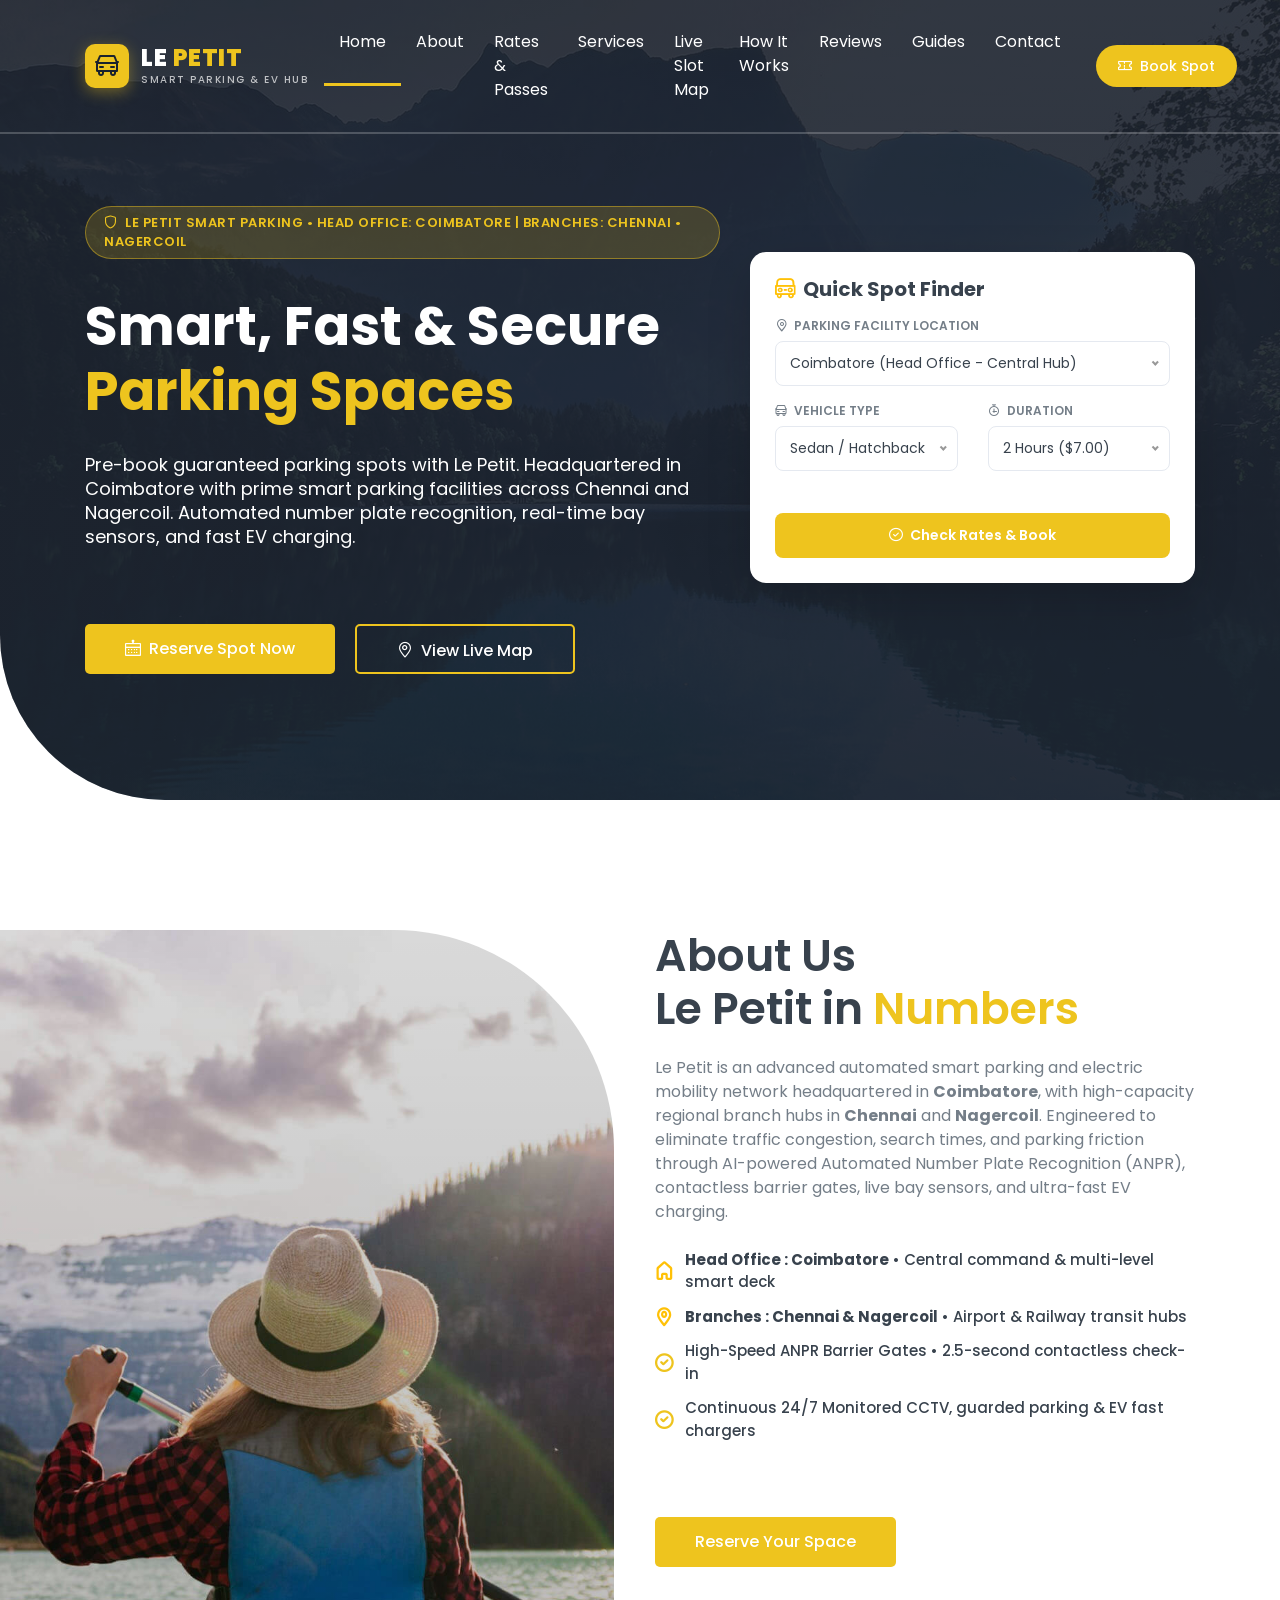
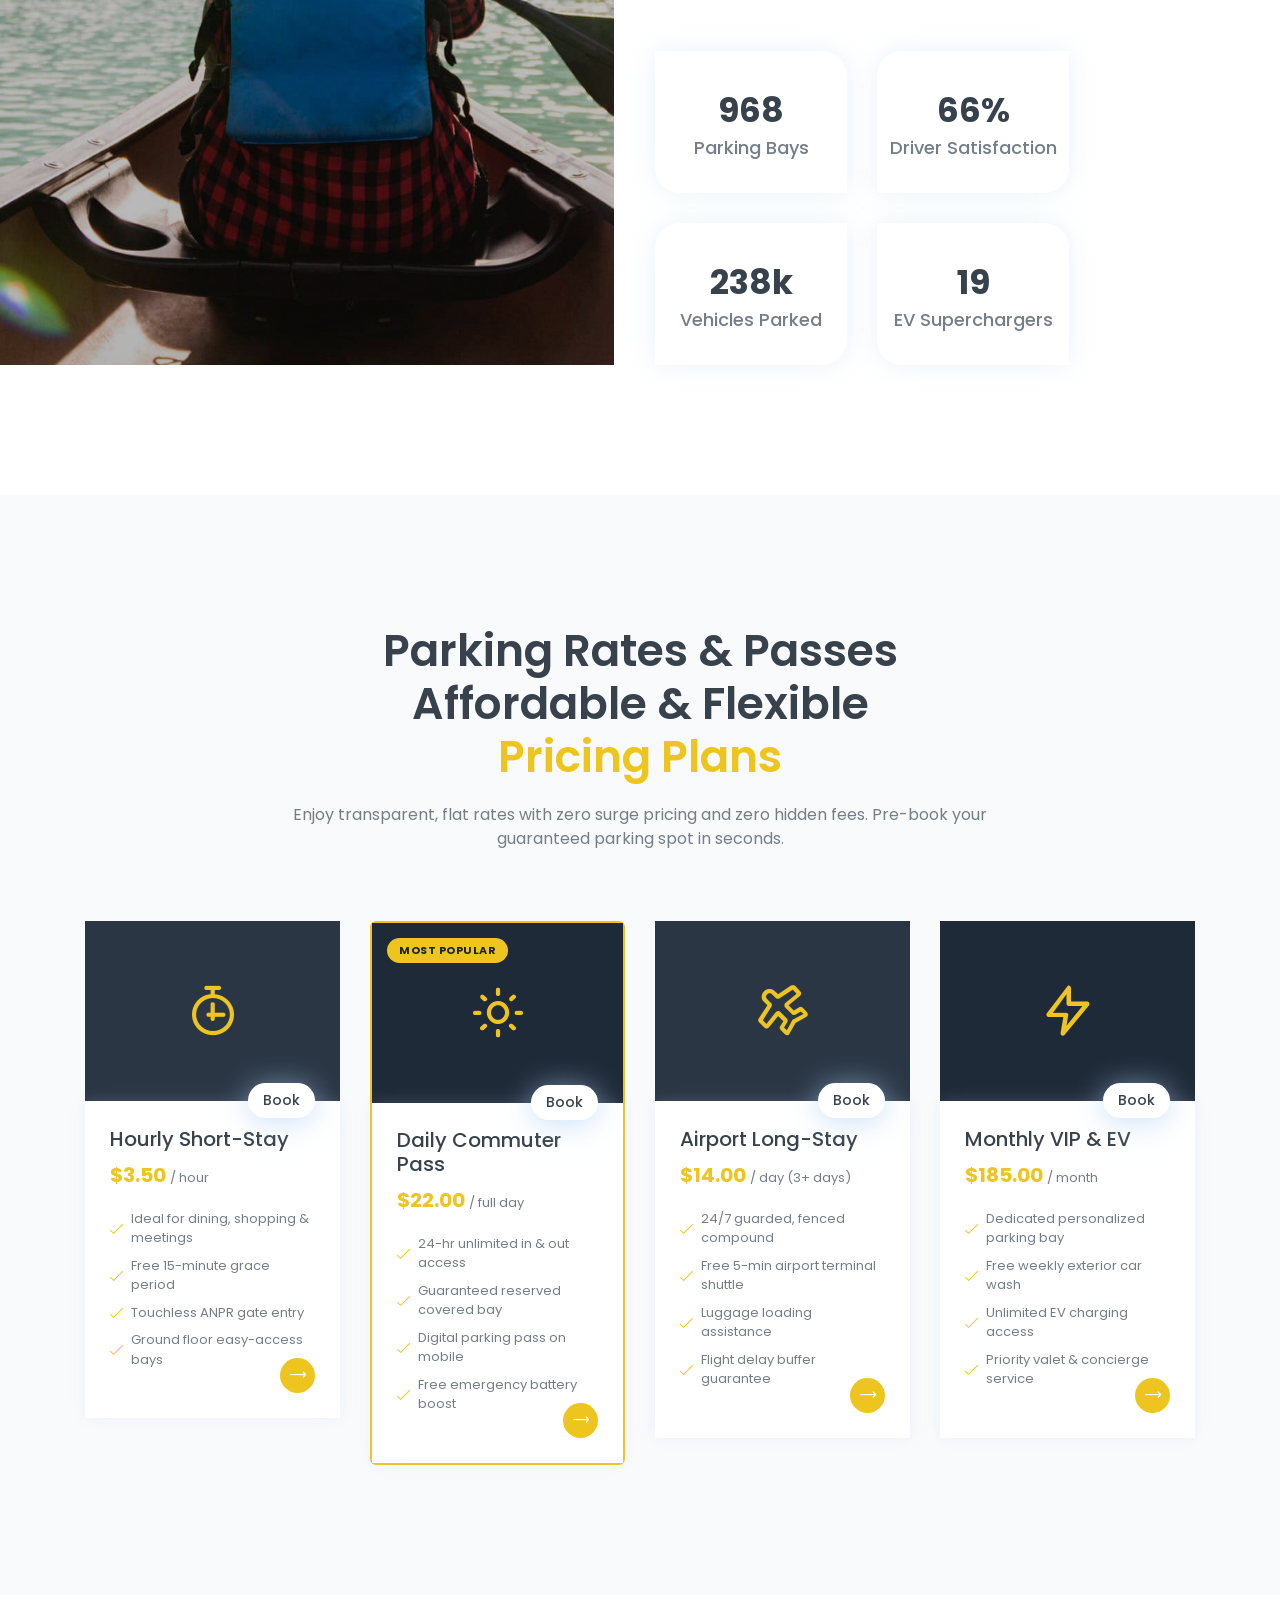
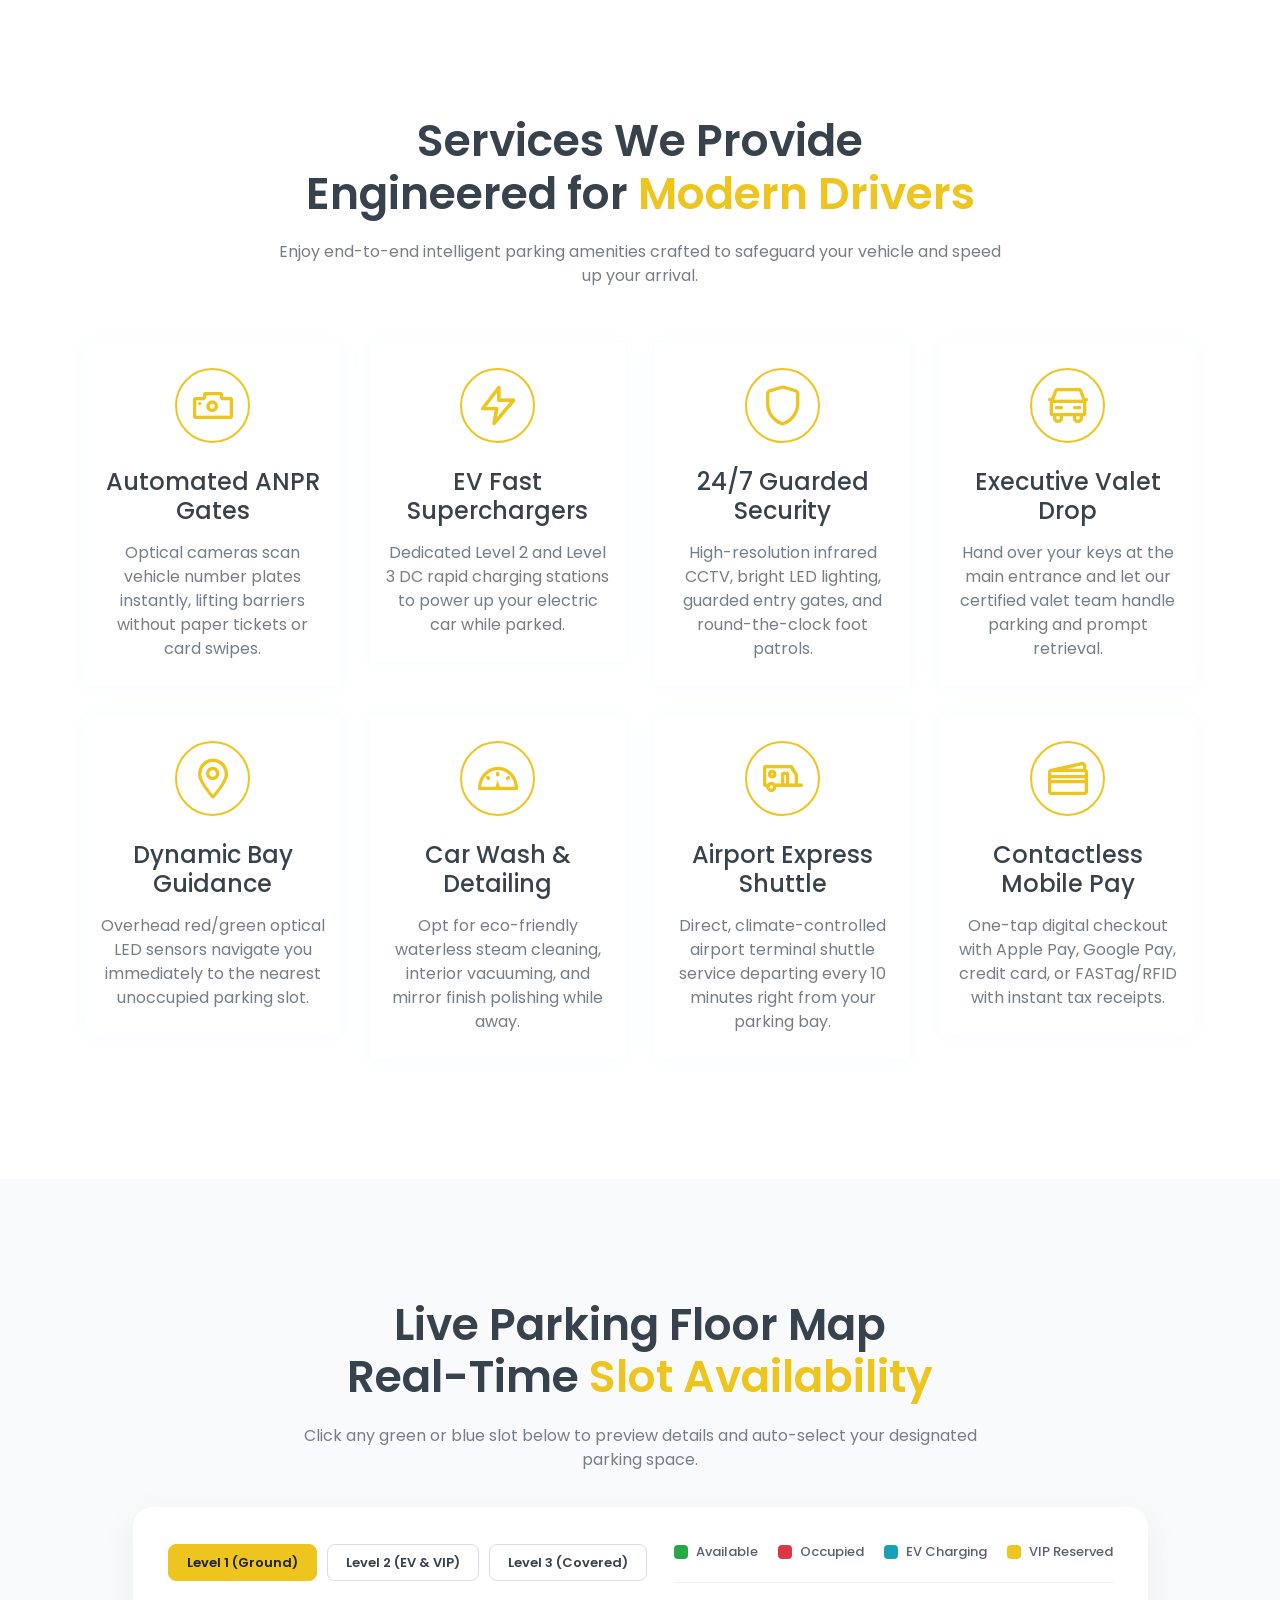
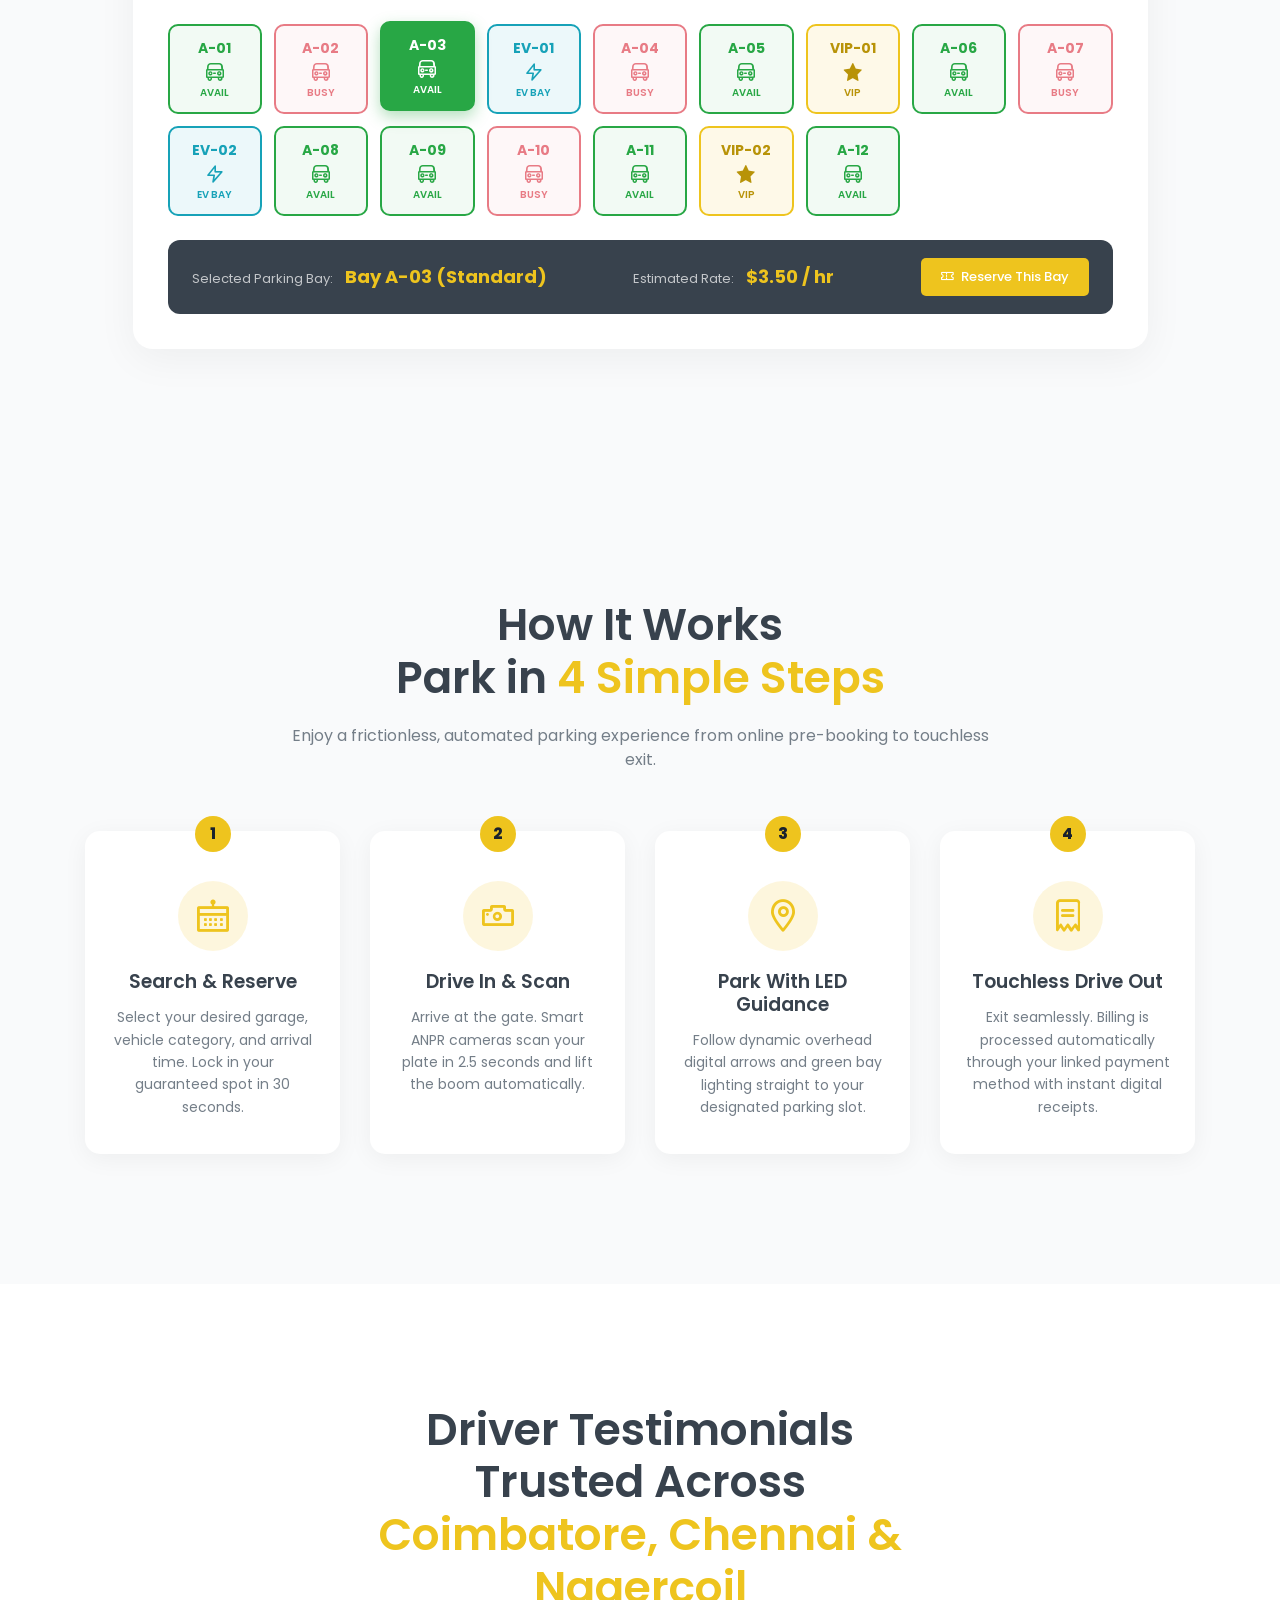
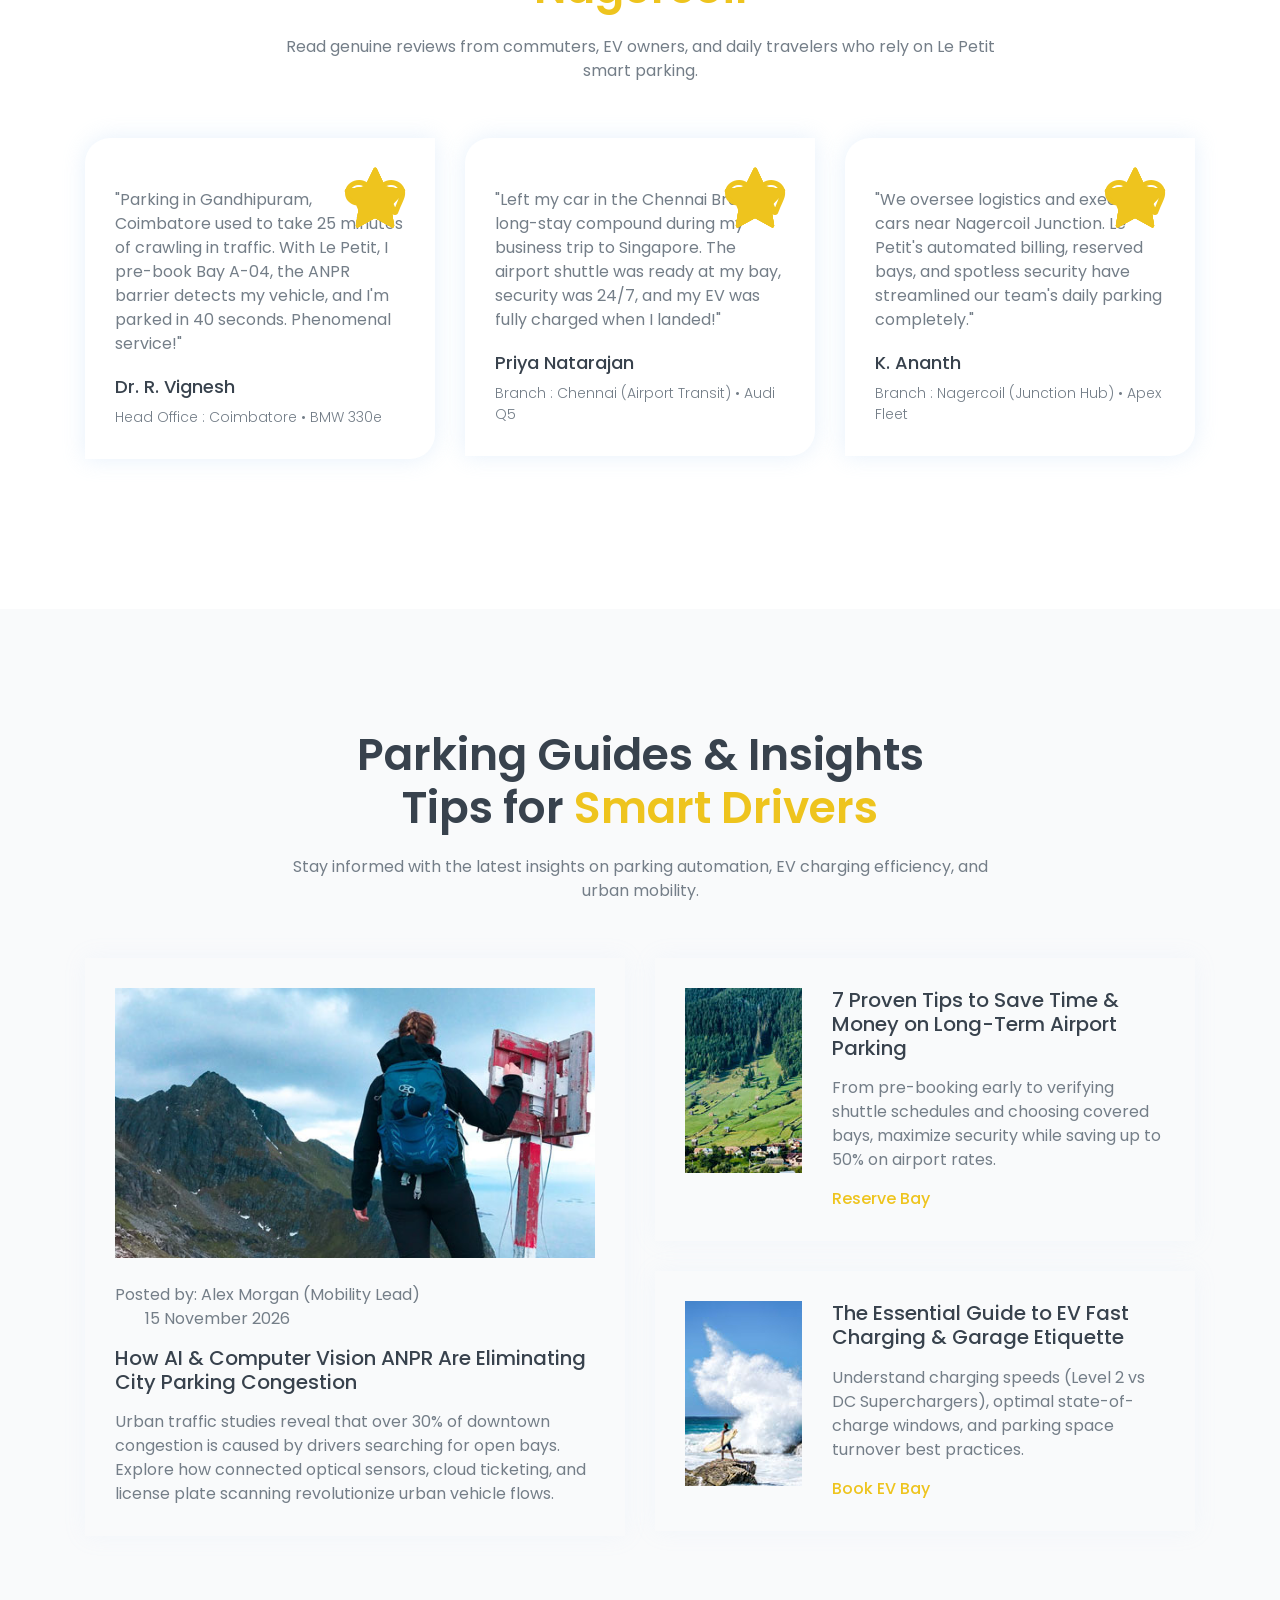
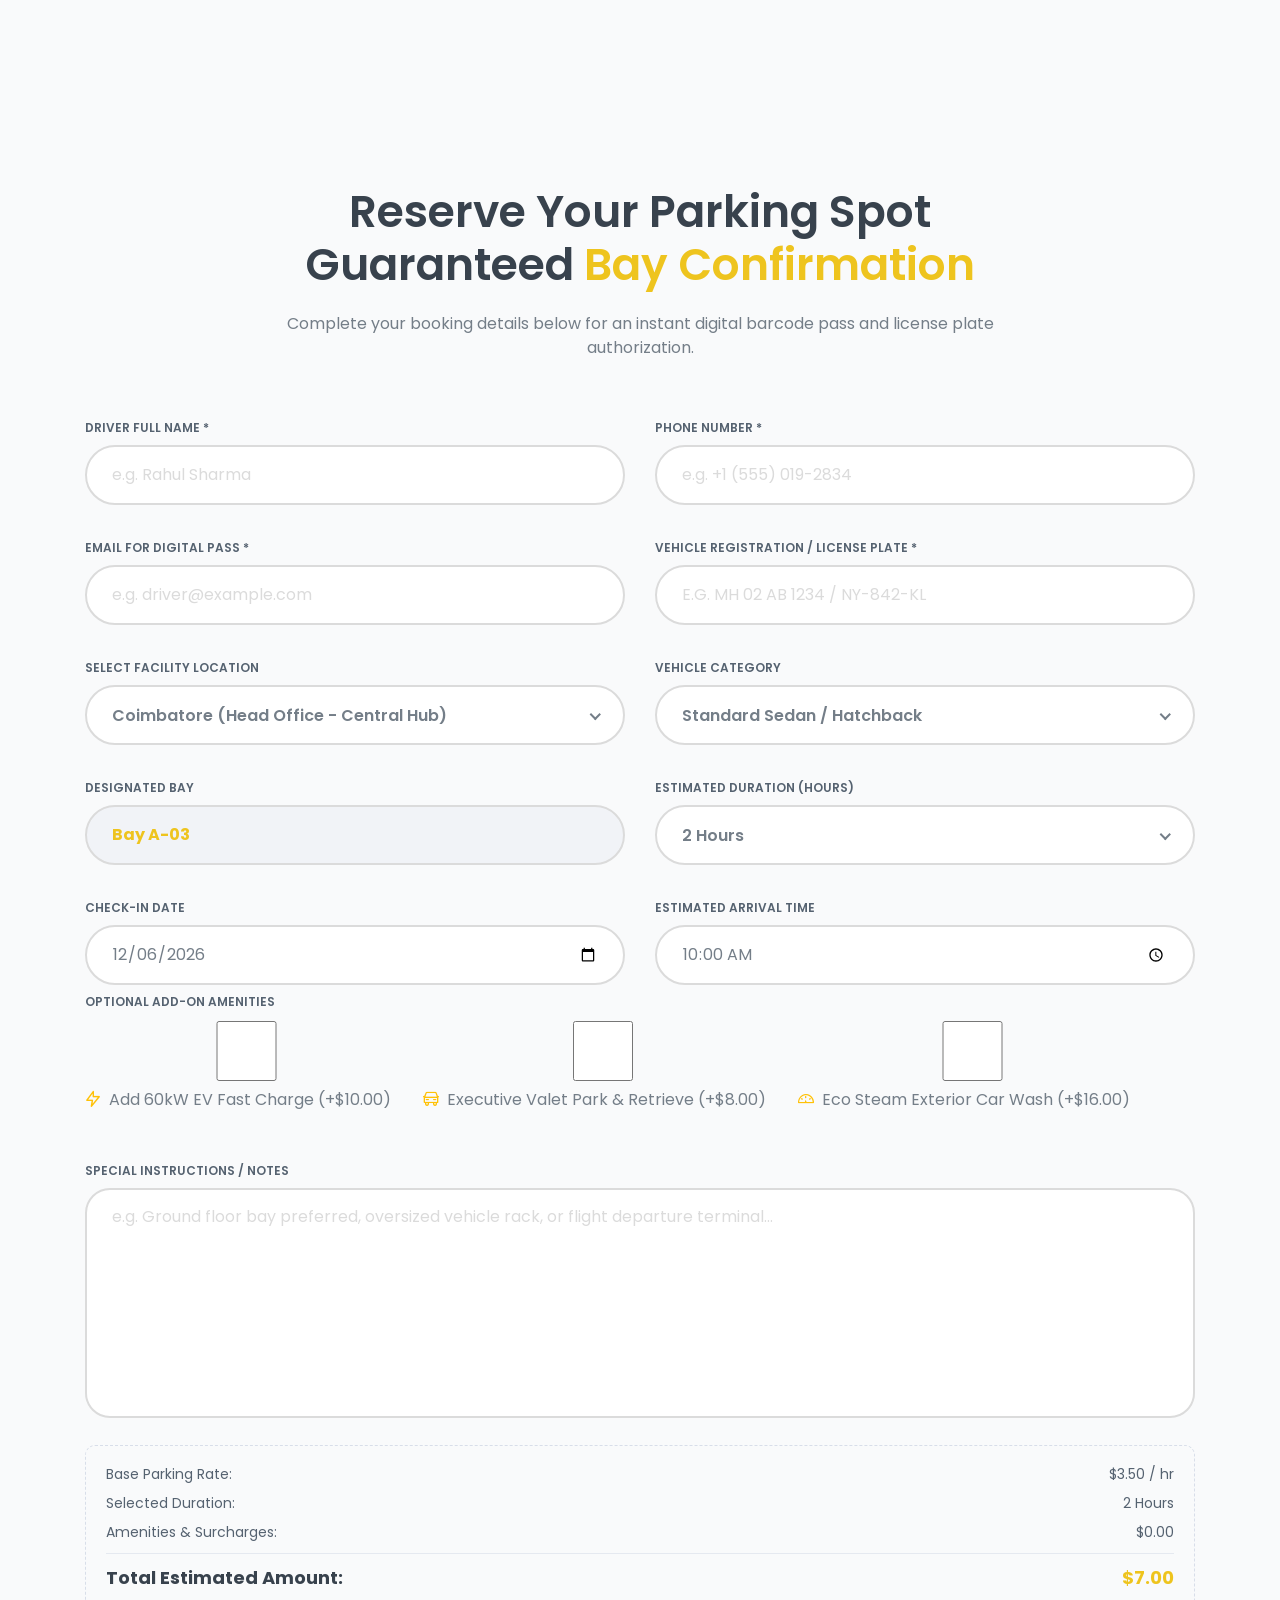
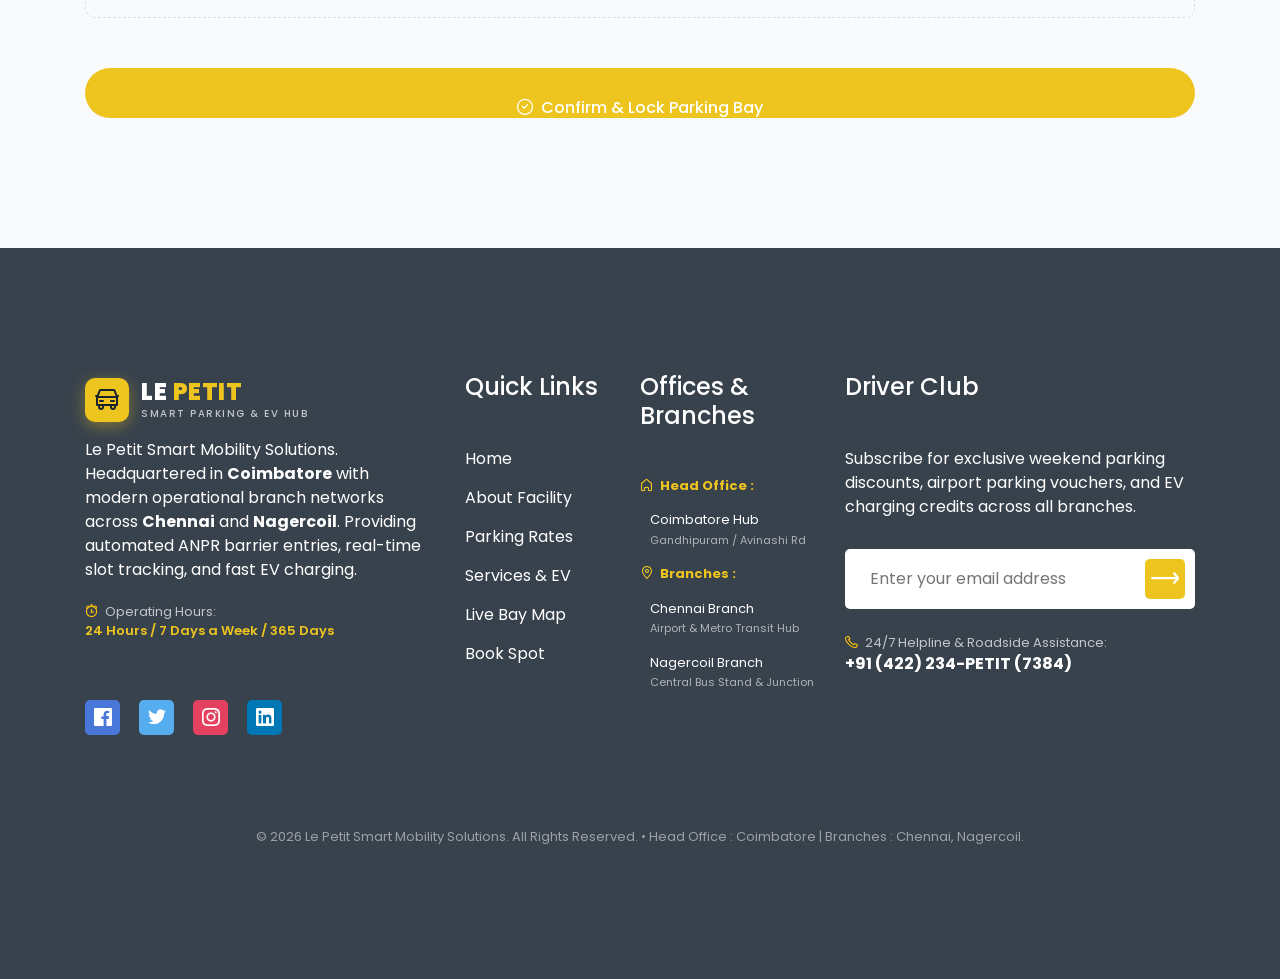
==== index-2.html @ 4186919b "first" ====
<!doctype html>
<html class="no-js" lang="en">

<head>
    <meta charset="utf-8">

    <!--====== Title ======-->
    <title>Le Petit - Smart Parking Reservation &amp; EV Mobility Hub | Head Office: Coimbatore</title>

    <meta name="description"
        content="AI-powered smart parking reservation system with real-time slot tracking, automated ANPR gate access, EV supercharging, and 24/7 guarded security.">
    <meta name="viewport" content="width=device-width, initial-scale=1">

    <!--====== Favicon Icon ======-->
    <link rel="shortcut icon" href="assets/images/favicon.png" type="image/png">

    <!--====== Animate CSS ======-->
    <link rel="stylesheet" href="assets/css/animate.css">

    <!--====== Nice Select CSS ======-->
    <link rel="stylesheet" href="assets/css/nice-select.css">

    <!--====== Line Icons CSS ======-->
    <link rel="stylesheet" href="assets/css/LineIcons.2.0.css">

    <!--====== Bootstrap CSS ======-->
    <link rel="stylesheet" href="assets/css/bootstrap.4.5.2.min.css">

    <!--====== Default CSS ======-->
    <link rel="stylesheet" href="assets/css/default.css">

    <!--====== Style CSS ======-->
    <link rel="stylesheet" href="assets/css/style.css">
</head>

<body>
    <!--[if IE]>
    <p class="browserupgrade">You are using an <strong>outdated</strong> browser. Please <a href="https://browsehappy.com/">upgrade your browser</a> to improve your experience and security.</p>
    <![endif]-->

    <!--====== PRELOADER PART START ======-->
    <div class="preloader">
        <div class="loader">
            <div class="ytp-spinner">
                <div class="ytp-spinner-container">
                    <div class="ytp-spinner-rotator">
                        <div class="ytp-spinner-left">
                            <div class="ytp-spinner-circle"></div>
                        </div>
                        <div class="ytp-spinner-right">
                            <div class="ytp-spinner-circle"></div>
                        </div>
                    </div>
                </div>
            </div>
        </div>
    </div>
    <!--====== PRELOADER PART ENDS ======-->

    <!--====== HEADER PART START ======-->
    <section class="header_area">
        <div class="header_navbar">
            <div class="container">
                <div class="row">
                    <div class="col-lg-12">
                        <nav class="navbar navbar-expand-lg">
                            <a class="navbar-brand" href="index.html">
                                <div class="logo_wrapper">
                                    <div class="logo_icon"><i class="lni lni-car-alt"></i></div>
                                    <div>
                                        <div class="logo_title">LE <span>PETIT</span></div>
                                        <span class="logo_subtitle">SMART PARKING &amp; EV HUB</span>
                                    </div>
                                </div>
                            </a>
                            <button class="navbar-toggler" type="button" data-toggle="collapse"
                                data-target="#navbarSupportedContent" aria-controls="navbarSupportedContent"
                                aria-expanded="false" aria-label="Toggle navigation">
                                <span class="toggler-icon"></span>
                                <span class="toggler-icon"></span>
                                <span class="toggler-icon"></span>
                            </button>

                            <div class="collapse navbar-collapse sub-menu-bar" id="navbarSupportedContent">
                                <ul id="nav" class="navbar-nav ml-auto">
                                    <li class="nav-item active">
                                        <a class="page-scroll" href="#home">Home</a>
                                    </li>
                                    <li class="nav-item">
                                        <a class="page-scroll" href="#about">About</a>
                                    </li>
                                    <li class="nav-item">
                                        <a class="page-scroll" href="#packages">Rates &amp; Passes</a>
                                    </li>
                                    <li class="nav-item">
                                        <a class="page-scroll" href="#services">Services</a>
                                    </li>
                                    <li class="nav-item">
                                        <a class="page-scroll" href="#slotmap">Live Slot Map</a>
                                    </li>
                                    <li class="nav-item">
                                        <a class="page-scroll" href="#how-it-works">How It Works</a>
                                    </li>
                                    <li class="nav-item">
                                        <a class="page-scroll" href="#testimonial">Reviews</a>
                                    </li>
                                    <li class="nav-item">
                                        <a class="page-scroll" href="#blog">Guides</a>
                                    </li>
                                    <li class="nav-item">
                                        <a class="page-scroll" href="#contact">Contact</a>
                                    </li>
                                </ul>
                                <div class="mobile_menu_cta d-lg-none mt-3">
                                    <a class="main-btn page-scroll d-block text-center" href="#contact"><i
                                            class="lni lni-ticket mr-1"></i> Book Spot Now</a>
                                </div>
                                <div class="nav_btn d-none d-lg-block">
                                    <a class="main-btn page-scroll" href="#contact"><i class="lni lni-ticket mr-1"></i>
                                        Book Spot</a>
                                </div>
                            </div> <!-- navbar collapse -->
                        </nav> <!-- navbar -->
                    </div>
                </div> <!-- row -->
            </div> <!-- container -->
        </div> <!-- header navbar -->

        <div id="home" class="header_slider">
            <div class="single_slider bg_cover d-block d-lg-flex align-items-center"
                style="background-image: linear-gradient(rgba(18, 25, 38, 0.78), rgba(18, 25, 38, 0.88)), url(assets/images/hero-area.jpg)">
                <div class="container">
                    <div class="row align-items-center">
                        <div class="col-lg-7 col-md-10">
                            <div class="slider_content">
                                <span class="hero_badge wow fadeInLeftBig" data-wow-duration="1.3s"
                                    data-wow-delay="0.1s">
                                    <i class="lni lni-shield mr-1"></i> Le Petit Smart Parking &bull; Head Office:
                                    Coimbatore | Branches: Chennai &bull; Nagercoil
                                </span>
                                <h2 class="slider_title wow fadeInLeftBig" data-wow-duration="1.3s"
                                    data-wow-delay="0.3s">
                                    Smart, Fast &amp; Secure <span>Parking Spaces</span>
                                </h2>
                                <p class="wow fadeInLeftBig" data-wow-duration="1.3s" data-wow-delay="0.5s">
                                    Pre-book guaranteed parking spots with Le Petit. Headquartered in Coimbatore with
                                    prime smart parking facilities across Chennai and Nagercoil. Automated number plate
                                    recognition, real-time bay sensors, and fast EV charging.
                                </p>
                                <div class="slider_btns mt-30 wow fadeInLeftBig" data-wow-duration="1.3s"
                                    data-wow-delay="0.7s">
                                    <a href="#contact" class="main-btn mr-3 page-scroll"><i
                                            class="lni lni-calendar mr-1"></i> Reserve Spot Now</a>
                                    <a href="#slotmap" class="main-btn btn-outline page-scroll"
                                        style="background: transparent; border: 2px solid #EEC41E; color: #fff;"><i
                                            class="lni lni-map-marker mr-1"></i> View Live Map</a>
                                </div>
                            </div> <!-- slider content -->
                        </div>

                        <!-- Hero Quick Reservation Search Box -->
                        <div class="col-lg-5 col-md-12 mt-4 mt-lg-0 wow fadeInRightBig" data-wow-duration="1.3s"
                            data-wow-delay="0.5s">
                            <div class="hero_search_box">
                                <h4 class="mb-3" style="color: #38424D; font-size: 20px; font-weight: 700;">
                                    <i class="lni lni-car text-warning mr-1"></i> Quick Spot Finder
                                </h4>
                                <div class="row">
                                    <div class="col-12 mb-3">
                                        <label><i class="lni lni-map-marker mr-1"></i> Parking Facility Location</label>
                                        <select id="quickLocation" class="form-control">
                                            <option value="coimbatore">Coimbatore (Head Office - Central Hub)</option>
                                            <option value="chennai">Chennai (Branch - Airport &amp; Transit Hub)
                                            </option>
                                            <option value="nagercoil">Nagercoil (Branch - Railway &amp; Town Center)
                                            </option>
                                        </select>
                                    </div>
                                    <div class="col-sm-6 mb-3">
                                        <label><i class="lni lni-car-alt mr-1"></i> Vehicle Type</label>
                                        <select id="quickVehicleType" class="form-control">
                                            <option value="car">Sedan / Hatchback</option>
                                            <option value="suv">SUV / Premium 4x4</option>
                                            <option value="ev">Electric Vehicle (EV)</option>
                                            <option value="bike">Two-Wheeler / Bike</option>
                                        </select>
                                    </div>
                                    <div class="col-sm-6 mb-3">
                                        <label><i class="lni lni-timer mr-1"></i> Duration</label>
                                        <select id="quickDuration" class="form-control">
                                            <option value="2">2 Hours ($7.00)</option>
                                            <option value="4">4 Hours ($14.00)</option>
                                            <option value="8">8 Hours / Full Day ($22.00)</option>
                                            <option value="weekend">Weekend Pass ($38.00)</option>
                                            <option value="weekly">Weekly Airport Bay ($79.00)</option>
                                        </select>
                                    </div>
                                    <div class="col-12">
                                        <a href="#contact" class="main-btn page-scroll text-center d-block"
                                            onclick="applyQuickSearch()">
                                            <i class="lni lni-checkmark-circle mr-1"></i> Check Rates &amp; Book
                                        </a>
                                    </div>
                                </div>
                            </div>
                        </div> <!-- col-lg-5 -->
                    </div> <!-- row -->
                </div> <!-- container -->
            </div> <!-- single slider -->
        </div> <!-- header slider -->
    </section>
    <!--====== HEADER PART ENDS ======-->

    <!--====== ABOUT PART START ======-->
    <section id="about" class="about_area pt-130 pb-130">
        <div class="about_wrapper">
            <div class="about_image bg_cover"
                style="background-image: linear-gradient(rgba(0,0,0,0.15), rgba(0,0,0,0.3)), url(assets/images/about_image.jpg)">
            </div>
            <div class="container">
                <div class="row justify-content-end">
                    <div class="col-lg-6">
                        <div class="about_content">
                            <div class="section_title">
                                <h3 class="title">About Us <br> Le Petit in <span>Numbers</span></h3>
                                <p>
                                    Le Petit is an advanced automated smart parking and electric mobility network
                                    headquartered in <strong>Coimbatore</strong>, with high-capacity regional branch
                                    hubs in <strong>Chennai</strong> and <strong>Nagercoil</strong>. Engineered to
                                    eliminate traffic congestion, search times, and parking friction through AI-powered
                                    Automated Number Plate Recognition (ANPR), contactless barrier gates, live bay
                                    sensors, and ultra-fast EV charging.
                                </p>
                            </div> <!-- section title -->

                            <!-- Feature list -->
                            <div class="about_features_list">
                                <div class="feature_item">
                                    <i class="lni lni-home text-warning"></i>
                                    <span><strong>Head Office : Coimbatore</strong> &bull; Central command &amp;
                                        multi-level smart deck</span>
                                </div>
                                <div class="feature_item">
                                    <i class="lni lni-map-marker text-warning"></i>
                                    <span><strong>Branches : Chennai &amp; Nagercoil</strong> &bull; Airport &amp;
                                        Railway transit hubs</span>
                                </div>
                                <div class="feature_item">
                                    <i class="lni lni-checkmark-circle"></i>
                                    <span>High-Speed ANPR Barrier Gates &bull; 2.5-second contactless check-in</span>
                                </div>
                                <div class="feature_item">
                                    <i class="lni lni-checkmark-circle"></i>
                                    <span>Continuous 24/7 Monitored CCTV, guarded parking &amp; EV fast chargers</span>
                                </div>
                            </div>

                            <a href="#contact" class="main-btn page-scroll">Reserve Your Space</a>
                        </div> <!-- about content -->

                        <div class="about_counter d-flex flex-wrap mt-4">
                            <div class="single_counter counter_1 d-flex justify-content-center align-items-center wow fadeInUpBig"
                                data-wow-duration="1.3s" data-wow-delay="0.2s">
                                <div class="counter_wrapper text-center">
                                    <span class="counter">1450</span>
                                    <p>Parking Bays</p>
                                </div>
                            </div>

                            <div class="single_counter counter_2 d-flex justify-content-center align-items-center wow fadeInUpBig"
                                data-wow-duration="1.3s" data-wow-delay="0.5s">
                                <div class="counter_wrapper text-center">
                                    <span class="counter">99</span><span>%</span>
                                    <p>Driver Satisfaction</p>
                                </div>
                            </div>

                            <div class="single_counter counter_2 d-flex justify-content-center align-items-center wow fadeInUpBig"
                                data-wow-duration="1.3s" data-wow-delay="0.8s">
                                <div class="counter_wrapper text-center">
                                    <span class="counter">385</span><span>k</span>
                                    <p>Vehicles Parked</p>
                                </div>
                            </div>

                            <div class="single_counter counter_1 d-flex justify-content-center align-items-center wow fadeInUpBig"
                                data-wow-duration="1.3s" data-wow-delay="1.1s">
                                <div class="counter_wrapper text-center">
                                    <span class="counter">32</span>
                                    <p>EV Superchargers</p>
                                </div>
                            </div>
                        </div> <!-- about_counter -->
                    </div>
                </div> <!-- row -->
            </div> <!-- container -->
        </div> <!-- about wrapper -->
    </section>
    <!--====== ABOUT PART ENDS ======-->

    <!--====== RATES & PACKAGES PART START ======-->
    <section id="packages" class="destination_area pt-130 pb-130">
        <div class="container">
            <div class="row justify-content-center">
                <div class="col-lg-8">
                    <div class="section_title text-center pb-40">
                        <h3 class="title">Parking Rates &amp; Passes <br> Affordable &amp; Flexible <span>Pricing
                                Plans</span></h3>
                        <p>Enjoy transparent, flat rates with zero surge pricing and zero hidden fees. Pre-book your
                            guaranteed parking spot in seconds.</p>
                    </div>
                </div>
            </div> <!-- row -->

            <div class="row">
                <!-- Package 1: Hourly -->
                <div class="col-lg-3 col-md-6 col-sm-12">
                    <div class="single_destination mt-30 wow fadeInUp" data-wow-duration="1.2s" data-wow-delay="0.2s">
                        <div class="destination_image">
                            <div
                                style="height: 180px; background: #2A3644; display: flex; align-items: center; justify-content: center; color: #EEC41E; font-size: 50px;">
                                <i class="lni lni-timer"></i>
                            </div>
                        </div>
                        <div class="destination_content">
                            <a href="#contact" class="main-btn page-scroll"
                                onclick="selectPlan('Hourly Short-Stay', 3.50)">Book</a>
                            <h4 class="title"><a href="javascript:void(0)">Hourly Short-Stay</a></h4>
                            <p class="price" style="font-weight: 700; color: #EEC41E; font-size: 20px;">$3.50 <span
                                    style="font-size: 13px; font-weight: normal; color: #747E88;">/ hour</span></p>

                            <ul class="package_features">
                                <li><i class="lni lni-checkmark"></i> Ideal for dining, shopping &amp; meetings</li>
                                <li><i class="lni lni-checkmark"></i> Free 15-minute grace period</li>
                                <li><i class="lni lni-checkmark"></i> Touchless ANPR gate entry</li>
                                <li><i class="lni lni-checkmark"></i> Ground floor easy-access bays</li>
                            </ul>
                            <a href="#contact" class="more page-scroll"
                                onclick="selectPlan('Hourly Short-Stay', 3.50)"><i class="lni lni-arrow-right"></i></a>
                        </div>
                    </div>
                </div>

                <!-- Package 2: Daily (Featured) -->
                <div class="col-lg-3 col-md-6 col-sm-12">
                    <div class="single_destination mt-30 wow fadeInUp" data-wow-duration="1.2s" data-wow-delay="0.4s"
                        style="border: 2px solid #EEC41E; border-radius: 6px; position: relative;">
                        <span class="badge_popular">Most Popular</span>
                        <div class="destination_image">
                            <div
                                style="height: 180px; background: #1F2A38; display: flex; align-items: center; justify-content: center; color: #EEC41E; font-size: 50px;">
                                <i class="lni lni-sun"></i>
                            </div>
                        </div>
                        <div class="destination_content">
                            <a href="#contact" class="main-btn page-scroll"
                                onclick="selectPlan('Daily Explorer Pass', 22.00)">Book</a>
                            <h4 class="title"><a href="javascript:void(0)">Daily Commuter Pass</a></h4>
                            <p class="price" style="font-weight: 700; color: #EEC41E; font-size: 20px;">$22.00 <span
                                    style="font-size: 13px; font-weight: normal; color: #747E88;">/ full day</span></p>

                            <ul class="package_features">
                                <li><i class="lni lni-checkmark"></i> 24-hr unlimited in &amp; out access</li>
                                <li><i class="lni lni-checkmark"></i> Guaranteed reserved covered bay</li>
                                <li><i class="lni lni-checkmark"></i> Digital parking pass on mobile</li>
                                <li><i class="lni lni-checkmark"></i> Free emergency battery boost</li>
                            </ul>
                            <a href="#contact" class="more page-scroll"
                                onclick="selectPlan('Daily Explorer Pass', 22.00)"><i
                                    class="lni lni-arrow-right"></i></a>
                        </div>
                    </div>
                </div>

                <!-- Package 3: Airport Long-Stay -->
                <div class="col-lg-3 col-md-6 col-sm-12">
                    <div class="single_destination mt-30 wow fadeInUp" data-wow-duration="1.2s" data-wow-delay="0.6s">
                        <div class="destination_image">
                            <div
                                style="height: 180px; background: #2A3644; display: flex; align-items: center; justify-content: center; color: #EEC41E; font-size: 50px;">
                                <i class="lni lni-plane"></i>
                            </div>
                        </div>
                        <div class="destination_content">
                            <a href="#contact" class="main-btn page-scroll"
                                onclick="selectPlan('Airport Long-Stay Bay', 14.00)">Book</a>
                            <h4 class="title"><a href="javascript:void(0)">Airport Long-Stay</a></h4>
                            <p class="price" style="font-weight: 700; color: #EEC41E; font-size: 20px;">$14.00 <span
                                    style="font-size: 13px; font-weight: normal; color: #747E88;">/ day (3+ days)</span>
                            </p>

                            <ul class="package_features">
                                <li><i class="lni lni-checkmark"></i> 24/7 guarded, fenced compound</li>
                                <li><i class="lni lni-checkmark"></i> Free 5-min airport terminal shuttle</li>
                                <li><i class="lni lni-checkmark"></i> Luggage loading assistance</li>
                                <li><i class="lni lni-checkmark"></i> Flight delay buffer guarantee</li>
                            </ul>
                            <a href="#contact" class="more page-scroll"
                                onclick="selectPlan('Airport Long-Stay Bay', 14.00)"><i
                                    class="lni lni-arrow-right"></i></a>
                        </div>
                    </div>
                </div>

                <!-- Package 4: Monthly VIP & EV -->
                <div class="col-lg-3 col-md-6 col-sm-12">
                    <div class="single_destination mt-30 wow fadeInUp" data-wow-duration="1.2s" data-wow-delay="0.8s">
                        <div class="destination_image">
                            <div
                                style="height: 180px; background: #1F2A38; display: flex; align-items: center; justify-content: center; color: #EEC41E; font-size: 50px;">
                                <i class="lni lni-bolt"></i>
                            </div>
                        </div>
                        <div class="destination_content">
                            <a href="#contact" class="main-btn page-scroll"
                                onclick="selectPlan('Monthly VIP & EV Executive', 185.00)">Book</a>
                            <h4 class="title"><a href="javascript:void(0)">Monthly VIP &amp; EV</a></h4>
                            <p class="price" style="font-weight: 700; color: #EEC41E; font-size: 20px;">$185.00 <span
                                    style="font-size: 13px; font-weight: normal; color: #747E88;">/ month</span></p>

                            <ul class="package_features">
                                <li><i class="lni lni-checkmark"></i> Dedicated personalized parking bay</li>
                                <li><i class="lni lni-checkmark"></i> Free weekly exterior car wash</li>
                                <li><i class="lni lni-checkmark"></i> Unlimited EV charging access</li>
                                <li><i class="lni lni-checkmark"></i> Priority valet &amp; concierge service</li>
                            </ul>
                            <a href="#contact" class="more page-scroll"
                                onclick="selectPlan('Monthly VIP & EV Executive', 185.00)"><i
                                    class="lni lni-arrow-right"></i></a>
                        </div>
                    </div>
                </div>
            </div> <!-- row -->
        </div> <!-- container -->
    </section>
    <!--====== RATES & PACKAGES PART ENDS ======-->

    <!--====== SERVICES PART START ======-->
    <section id="services" class="services_area pt-120 pb-120">
        <div class="container">
            <div class="row justify-content-center">
                <div class="col-lg-8">
                    <div class="section_title text-center pb-25">
                        <h3 class="title">Services We Provide <br> Engineered for <span>Modern Drivers</span></h3>
                        <p>Enjoy end-to-end intelligent parking amenities crafted to safeguard your vehicle and speed up
                            your arrival.</p>
                    </div> <!-- section title -->
                </div>
            </div> <!-- row -->

            <div class="row">
                <!-- Service 1 -->
                <div class="col-lg-3 col-sm-6">
                    <div class="single_service mt-30 text-center wow fadeInUpBig" data-wow-duration="1.3s"
                        data-wow-delay="0.2s">
                        <div class="services_icon">
                            <i class="lni lni-camera"></i>
                        </div>
                        <div class="services_content">
                            <h4 class="title">Automated ANPR Gates</h4>
                            <p>Optical cameras scan vehicle number plates instantly, lifting barriers without paper
                                tickets or card swipes.</p>
                        </div>
                    </div>
                </div>

                <!-- Service 2 -->
                <div class="col-lg-3 col-sm-6">
                    <div class="single_service mt-30 text-center wow fadeInUpBig" data-wow-duration="1.3s"
                        data-wow-delay="0.4s">
                        <div class="services_icon">
                            <i class="lni lni-bolt"></i>
                        </div>
                        <div class="services_content">
                            <h4 class="title">EV Fast Superchargers</h4>
                            <p>Dedicated Level 2 and Level 3 DC rapid charging stations to power up your electric car
                                while parked.</p>
                        </div>
                    </div>
                </div>

                <!-- Service 3 -->
                <div class="col-lg-3 col-sm-6">
                    <div class="single_service mt-30 text-center wow fadeInUpBig" data-wow-duration="1.3s"
                        data-wow-delay="0.6s">
                        <div class="services_icon">
                            <i class="lni lni-shield"></i>
                        </div>
                        <div class="services_content">
                            <h4 class="title">24/7 Guarded Security</h4>
                            <p>High-resolution infrared CCTV, bright LED lighting, guarded entry gates, and
                                round-the-clock foot patrols.</p>
                        </div>
                    </div>
                </div>

                <!-- Service 4 -->
                <div class="col-lg-3 col-sm-6">
                    <div class="single_service mt-30 text-center wow fadeInUpBig" data-wow-duration="1.3s"
                        data-wow-delay="0.8s">
                        <div class="services_icon">
                            <i class="lni lni-car-alt"></i>
                        </div>
                        <div class="services_content">
                            <h4 class="title">Executive Valet Drop</h4>
                            <p>Hand over your keys at the main entrance and let our certified valet team handle parking
                                and prompt retrieval.</p>
                        </div>
                    </div>
                </div>

                <!-- Service 5 -->
                <div class="col-lg-3 col-sm-6">
                    <div class="single_service mt-30 text-center wow fadeInUpBig" data-wow-duration="1.3s"
                        data-wow-delay="0.2s">
                        <div class="services_icon">
                            <i class="lni lni-map-marker"></i>
                        </div>
                        <div class="services_content">
                            <h4 class="title">Dynamic Bay Guidance</h4>
                            <p>Overhead red/green optical LED sensors navigate you immediately to the nearest unoccupied
                                parking slot.</p>
                        </div>
                    </div>
                </div>

                <!-- Service 6 -->
                <div class="col-lg-3 col-sm-6">
                    <div class="single_service mt-30 text-center wow fadeInUpBig" data-wow-duration="1.3s"
                        data-wow-delay="0.4s">
                        <div class="services_icon">
                            <i class="lni lni-dashboard"></i>
                        </div>
                        <div class="services_content">
                            <h4 class="title">Car Wash &amp; Detailing</h4>
                            <p>Opt for eco-friendly waterless steam cleaning, interior vacuuming, and mirror finish
                                polishing while away.</p>
                        </div>
                    </div>
                </div>

                <!-- Service 7 -->
                <div class="col-lg-3 col-sm-6">
                    <div class="single_service mt-30 text-center wow fadeInUpBig" data-wow-duration="1.3s"
                        data-wow-delay="0.6s">
                        <div class="services_icon">
                            <i class="lni lni-caravan"></i>
                        </div>
                        <div class="services_content">
                            <h4 class="title">Airport Express Shuttle</h4>
                            <p>Direct, climate-controlled airport terminal shuttle service departing every 10 minutes
                                right from your parking bay.</p>
                        </div>
                    </div>
                </div>

                <!-- Service 8 -->
                <div class="col-lg-3 col-sm-6">
                    <div class="single_service mt-30 text-center wow fadeInUpBig" data-wow-duration="1.3s"
                        data-wow-delay="0.8s">
                        <div class="services_icon">
                            <i class="lni lni-credit-cards"></i>
                        </div>
                        <div class="services_content">
                            <h4 class="title">Contactless Mobile Pay</h4>
                            <p>One-tap digital checkout with Apple Pay, Google Pay, credit card, or FASTag/RFID with
                                instant tax receipts.</p>
                        </div>
                    </div>
                </div>
            </div> <!-- row -->
        </div> <!-- container -->
    </section>
    <!--====== SERVICES PART ENDS ======-->

    <!--====== INTERACTIVE LIVE SLOT MAP PART START ======-->
    <section id="slotmap" class="slot_map_area pt-120 pb-130">
        <div class="container">
            <div class="row justify-content-center">
                <div class="col-lg-8">
                    <div class="section_title text-center pb-35">
                        <h3 class="title">Live Parking Floor Map <br> Real-Time <span>Slot Availability</span></h3>
                        <p>Click any green or blue slot below to preview details and auto-select your designated parking
                            space.</p>
                    </div>
                </div>
            </div> <!-- row -->

            <div class="row justify-content-center">
                <div class="col-lg-11">
                    <div class="slot_map_card">
                        <!-- Legend & Floor Switcher -->
                        <div class="d-flex flex-wrap align-items-center justify-content-between mb-3">
                            <div class="floor_tabs">
                                <button class="floor_btn active"
                                    onclick="switchFloor('Level 1 - Ground Floor', this)">Level 1 (Ground)</button>
                                <button class="floor_btn"
                                    onclick="switchFloor('Level 2 - EV &amp; VIP Deck', this)">Level 2 (EV &amp;
                                    VIP)</button>
                                <button class="floor_btn"
                                    onclick="switchFloor('Level 3 - Long-Stay Airport', this)">Level 3
                                    (Covered)</button>
                            </div>
                            <div class="slot_legend">
                                <div class="legend_item"><span class="legend_dot avail"></span> Available</div>
                                <div class="legend_item"><span class="legend_dot occup"></span> Occupied</div>
                                <div class="legend_item"><span class="legend_dot ev"></span> EV Charging</div>
                                <div class="legend_item"><span class="legend_dot vip"></span> VIP Reserved</div>
                            </div>
                        </div>

                        <!-- Slot Grid -->
                        <div class="parking_bays_grid" id="baysGrid">
                            <!-- Slot items generated interactively -->
                            <div class="bay_slot avail"
                                onclick="selectSlot('Bay A-01', 'Ground Floor Standard', 3.50, this)">
                                <span class="bay_number">A-01</span>
                                <i class="lni lni-car bay_icon"></i>
                                <span class="bay_status_text">Avail</span>
                            </div>
                            <div class="bay_slot occup">
                                <span class="bay_number">A-02</span>
                                <i class="lni lni-car bay_icon"></i>
                                <span class="bay_status_text">Busy</span>
                            </div>
                            <div class="bay_slot avail selected"
                                onclick="selectSlot('Bay A-03', 'Ground Floor Standard', 3.50, this)">
                                <span class="bay_number">A-03</span>
                                <i class="lni lni-car bay_icon"></i>
                                <span class="bay_status_text">Avail</span>
                            </div>
                            <div class="bay_slot ev"
                                onclick="selectSlot('Bay EV-01', 'EV Fast Charging Bay', 5.00, this)">
                                <span class="bay_number">EV-01</span>
                                <i class="lni lni-bolt bay_icon"></i>
                                <span class="bay_status_text">EV Bay</span>
                            </div>
                            <div class="bay_slot occup">
                                <span class="bay_number">A-04</span>
                                <i class="lni lni-car bay_icon"></i>
                                <span class="bay_status_text">Busy</span>
                            </div>
                            <div class="bay_slot avail"
                                onclick="selectSlot('Bay A-05', 'Ground Floor Standard', 3.50, this)">
                                <span class="bay_number">A-05</span>
                                <i class="lni lni-car bay_icon"></i>
                                <span class="bay_status_text">Avail</span>
                            </div>
                            <div class="bay_slot vip"
                                onclick="selectSlot('Bay VIP-01', 'Executive VIP Bay', 6.00, this)">
                                <span class="bay_number">VIP-01</span>
                                <i class="lni lni-star-filled bay_icon"></i>
                                <span class="bay_status_text">VIP</span>
                            </div>
                            <div class="bay_slot avail"
                                onclick="selectSlot('Bay A-06', 'Ground Floor Standard', 3.50, this)">
                                <span class="bay_number">A-06</span>
                                <i class="lni lni-car bay_icon"></i>
                                <span class="bay_status_text">Avail</span>
                            </div>
                            <div class="bay_slot occup">
                                <span class="bay_number">A-07</span>
                                <i class="lni lni-car bay_icon"></i>
                                <span class="bay_status_text">Busy</span>
                            </div>
                            <div class="bay_slot ev"
                                onclick="selectSlot('Bay EV-02', 'EV Fast Charging Bay', 5.00, this)">
                                <span class="bay_number">EV-02</span>
                                <i class="lni lni-bolt bay_icon"></i>
                                <span class="bay_status_text">EV Bay</span>
                            </div>
                            <div class="bay_slot avail"
                                onclick="selectSlot('Bay A-08', 'Ground Floor Standard', 3.50, this)">
                                <span class="bay_number">A-08</span>
                                <i class="lni lni-car bay_icon"></i>
                                <span class="bay_status_text">Avail</span>
                            </div>
                            <div class="bay_slot avail"
                                onclick="selectSlot('Bay A-09', 'Ground Floor Standard', 3.50, this)">
                                <span class="bay_number">A-09</span>
                                <i class="lni lni-car bay_icon"></i>
                                <span class="bay_status_text">Avail</span>
                            </div>
                            <div class="bay_slot occup">
                                <span class="bay_number">A-10</span>
                                <i class="lni lni-car bay_icon"></i>
                                <span class="bay_status_text">Busy</span>
                            </div>
                            <div class="bay_slot avail"
                                onclick="selectSlot('Bay A-11', 'Ground Floor Standard', 3.50, this)">
                                <span class="bay_number">A-11</span>
                                <i class="lni lni-car bay_icon"></i>
                                <span class="bay_status_text">Avail</span>
                            </div>
                            <div class="bay_slot vip"
                                onclick="selectSlot('Bay VIP-02', 'Executive VIP Bay', 6.00, this)">
                                <span class="bay_number">VIP-02</span>
                                <i class="lni lni-star-filled bay_icon"></i>
                                <span class="bay_status_text">VIP</span>
                            </div>
                            <div class="bay_slot avail"
                                onclick="selectSlot('Bay A-12', 'Ground Floor Standard', 3.50, this)">
                                <span class="bay_number">A-12</span>
                                <i class="lni lni-car bay_icon"></i>
                                <span class="bay_status_text">Avail</span>
                            </div>
                        </div>

                        <!-- Selected Slot Action Bar -->
                        <div class="slot_selected_bar mt-4">
                            <div>
                                <span class="info_label">Selected Parking Bay:</span>
                                <span class="info_val ml-2" id="selectedBayDisplay">Bay A-03 (Standard)</span>
                            </div>
                            <div>
                                <span class="info_label">Estimated Rate:</span>
                                <span class="info_val ml-2" id="selectedBayRateDisplay">$3.50 / hr</span>
                            </div>
                            <div>
                                <a href="#contact" class="main-btn page-scroll"
                                    style="height: 38px; line-height: 38px; padding: 0 20px; font-size: 13px;">
                                    <i class="lni lni-ticket mr-1"></i> Reserve This Bay
                                </a>
                            </div>
                        </div>
                    </div> <!-- slot_map_card -->
                </div>
            </div> <!-- row -->
        </div> <!-- container -->
    </section>
    <!--====== INTERACTIVE LIVE SLOT MAP PART ENDS ======-->

    <!--====== HOW IT WORKS PART START ======-->
    <section id="how-it-works" class="team_area pt-120 pb-130">
        <div class="container">
            <div class="row justify-content-center">
                <div class="col-lg-8">
                    <div class="section_title text-center pb-35">
                        <h3 class="title">How It Works <br> Park in <span>4 Simple Steps</span></h3>
                        <p>Enjoy a frictionless, automated parking experience from online pre-booking to touchless exit.
                        </p>
                    </div>
                </div>
            </div> <!-- row -->

            <div class="row">
                <!-- Step 1 -->
                <div class="col-lg-3 col-sm-6 mt-4">
                    <div class="step_card">
                        <div class="step_number">1</div>
                        <div class="step_icon">
                            <i class="lni lni-calendar"></i>
                        </div>
                        <h4 class="step_title">Search &amp; Reserve</h4>
                        <p class="step_desc">Select your desired garage, vehicle category, and arrival time. Lock in
                            your guaranteed spot in 30 seconds.</p>
                    </div>
                </div>

                <!-- Step 2 -->
                <div class="col-lg-3 col-sm-6 mt-4">
                    <div class="step_card">
                        <div class="step_number">2</div>
                        <div class="step_icon">
                            <i class="lni lni-camera"></i>
                        </div>
                        <h4 class="step_title">Drive In &amp; Scan</h4>
                        <p class="step_desc">Arrive at the gate. Smart ANPR cameras scan your plate in 2.5 seconds and
                            lift the boom automatically.</p>
                    </div>
                </div>

                <!-- Step 3 -->
                <div class="col-lg-3 col-sm-6 mt-4">
                    <div class="step_card">
                        <div class="step_number">3</div>
                        <div class="step_icon">
                            <i class="lni lni-map-marker"></i>
                        </div>
                        <h4 class="step_title">Park With LED Guidance</h4>
                        <p class="step_desc">Follow dynamic overhead digital arrows and green bay lighting straight to
                            your designated parking slot.</p>
                    </div>
                </div>

                <!-- Step 4 -->
                <div class="col-lg-3 col-sm-6 mt-4">
                    <div class="step_card">
                        <div class="step_number">4</div>
                        <div class="step_icon">
                            <i class="lni lni-ticket-alt"></i>
                        </div>
                        <h4 class="step_title">Touchless Drive Out</h4>
                        <p class="step_desc">Exit seamlessly. Billing is processed automatically through your linked
                            payment method with instant digital receipts.</p>
                    </div>
                </div>
            </div> <!-- row -->
        </div> <!-- container -->
    </section>
    <!--====== HOW IT WORKS PART ENDS ======-->

    <!--====== TESTIMONIAL PART START ======-->
    <section id="testimonial" class="testimonial_area pt-120 pb-120">
        <div class="container">
            <div class="row justify-content-center">
                <div class="col-lg-8">
                    <div class="section_title text-center pb-25">
                        <h3 class="title">Driver Testimonials <br> Trusted Across <span>Coimbatore, Chennai &amp;
                                Nagercoil</span></h3>
                        <p>Read genuine reviews from commuters, EV owners, and daily travelers who rely on Le Petit
                            smart parking.</p>
                    </div>
                </div>
            </div> <!-- row -->

            <div class="row">
                <!-- Testimonial 1: Coimbatore HQ -->
                <div class="col-lg-4 col-md-6">
                    <div class="single_testimonial">
                        <i class="lni lni-quotation"></i>
                        <div class="testimonial_rating">
                            <i class="lni lni-star-filled"></i>
                            <i class="lni lni-star-filled"></i>
                            <i class="lni lni-star-filled"></i>
                            <i class="lni lni-star-filled"></i>
                            <i class="lni lni-star-filled"></i>
                        </div>
                        <p>"Parking in Gandhipuram, Coimbatore used to take 25 minutes of crawling in traffic. With Le
                            Petit, I pre-book Bay A-04, the ANPR barrier detects my vehicle, and I'm parked in 40
                            seconds. Phenomenal service!"</p>
                        <h4 class="author_name">Dr. R. Vignesh</h4>
                        <span class="sub_title">Head Office : Coimbatore &bull; BMW 330e</span>
                    </div>
                </div>

                <!-- Testimonial 2: Chennai Branch -->
                <div class="col-lg-4 col-md-6">
                    <div class="single_testimonial">
                        <i class="lni lni-quotation"></i>
                        <div class="testimonial_rating">
                            <i class="lni lni-star-filled"></i>
                            <i class="lni lni-star-filled"></i>
                            <i class="lni lni-star-filled"></i>
                            <i class="lni lni-star-filled"></i>
                            <i class="lni lni-star-filled"></i>
                        </div>
                        <p>"Left my car in the Chennai Branch long-stay compound during my business trip to Singapore.
                            The airport shuttle was ready at my bay, security was 24/7, and my EV was fully charged when
                            I landed!"</p>
                        <h4 class="author_name">Priya Natarajan</h4>
                        <span class="sub_title">Branch : Chennai (Airport Transit) &bull; Audi Q5</span>
                    </div>
                </div>

                <!-- Testimonial 3: Nagercoil Branch -->
                <div class="col-lg-4 col-md-6">
                    <div class="single_testimonial">
                        <i class="lni lni-quotation"></i>
                        <div class="testimonial_rating">
                            <i class="lni lni-star-filled"></i>
                            <i class="lni lni-star-filled"></i>
                            <i class="lni lni-star-filled"></i>
                            <i class="lni lni-star-filled"></i>
                            <i class="lni lni-star-filled"></i>
                        </div>
                        <p>"We oversee logistics and executive cars near Nagercoil Junction. Le Petit's automated
                            billing, reserved bays, and spotless security have streamlined our team's daily parking
                            completely."</p>
                        <h4 class="author_name">K. Ananth</h4>
                        <span class="sub_title">Branch : Nagercoil (Junction Hub) &bull; Apex Fleet</span>
                    </div>
                </div>
            </div> <!-- row -->
        </div> <!-- container -->
    </section>
    <!--====== TESTIMONIAL PART ENDS ======-->

    <!--====== BLOG / PARKING GUIDES PART START ======-->
    <section id="blog" class="blog_area pt-120 pb-130" style="background-color: #F9FAFB;">
        <div class="container">
            <div class="row justify-content-center">
                <div class="col-lg-8">
                    <div class="section_title text-center pb-25">
                        <h3 class="title">Parking Guides &amp; Insights <br> Tips for <span>Smart Drivers</span></h3>
                        <p>Stay informed with the latest insights on parking automation, EV charging efficiency, and
                            urban mobility.</p>
                    </div>
                </div>
            </div> <!-- row -->
            <div class="row">
                <div class="col-lg-6">
                    <div class="single_blog mt-30">
                        <div class="blog_image">
                            <img src="assets/images/blog-1.jpg" alt="Smart Parking Garage">
                        </div>
                        <div class="blog_content">
                            <div class="blog_meta">
                                <ul>
                                    <li>Posted by: <a href="javascript:void(0)">Alex Morgan (Mobility Lead)</a></li>
                                    <li>15 November 2026</li>
                                </ul>
                            </div>
                            <h4 class="blog_title"><a href="javascript:void(0)">How AI &amp; Computer Vision ANPR Are
                                    Eliminating City Parking Congestion</a></h4>
                            <p>Urban traffic studies reveal that over 30% of downtown congestion is caused by drivers
                                searching for open bays. Explore how connected optical sensors, cloud ticketing, and
                                license plate scanning revolutionize urban vehicle flows.</p>
                        </div>
                    </div> <!-- single blog -->
                </div>
                <div class="col-lg-6">
                    <div class="single_blog d-sm-flex mt-30">
                        <div class="blog_image">
                            <img src="assets/images/blog-2.jpg" alt="Airport Parking Tips">
                        </div>
                        <div class="blog_content blog_content_2 media-body">
                            <h4 class="blog_title"><a href="javascript:void(0)">7 Proven Tips to Save Time &amp; Money
                                    on Long-Term Airport Parking</a></h4>
                            <p>From pre-booking early to verifying shuttle schedules and choosing covered bays, maximize
                                security while saving up to 50% on airport rates.</p>
                            <a href="#contact" class="more page-scroll">Reserve Bay</a>
                        </div>
                    </div> <!-- single blog -->

                    <div class="single_blog d-sm-flex mt-30">
                        <div class="blog_image">
                            <img src="assets/images/blog-3.jpg" alt="EV Charging Guide">
                        </div>
                        <div class="blog_content blog_content_2 media-body">
                            <h4 class="blog_title"><a href="javascript:void(0)">The Essential Guide to EV Fast Charging
                                    &amp; Garage Etiquette</a></h4>
                            <p>Understand charging speeds (Level 2 vs DC Superchargers), optimal state-of-charge
                                windows, and parking space turnover best practices.</p>
                            <a href="#contact" class="more page-scroll">Book EV Bay</a>
                        </div>
                    </div> <!-- single blog -->
                </div>
            </div> <!-- row -->
        </div> <!-- container -->
    </section>
    <!--====== BLOG / PARKING GUIDES PART ENDS ======-->

    <!--====== CONTACT & SPOT RESERVATION PART START ======-->
    <section id="contact" class="contact_area pt-120 pb-130">
        <div class="container">
            <div class="row justify-content-center">
                <div class="col-lg-8">
                    <div class="section_title text-center pb-25">
                        <h3 class="title">Reserve Your Parking Spot <br> Guaranteed <span>Bay Confirmation</span></h3>
                        <p>Complete your booking details below for an instant digital barcode pass and license plate
                            authorization.</p>
                    </div>
                </div>
            </div> <!-- row -->
            <div class="contact_form">
                <form id="parkingBookingForm" onsubmit="handleParkingSubmit(event)">
                    <div class="row">
                        <!-- Driver Name -->
                        <div class="col-lg-6">
                            <div class="single_form">
                                <label
                                    style="font-size:12px; font-weight:600; color:#556270; text-transform:uppercase;">Driver
                                    Full Name *</label>
                                <input type="text" name="name" id="bookDriverName" placeholder="e.g. Rahul Sharma"
                                    required>
                            </div>
                        </div>
                        <!-- Phone -->
                        <div class="col-lg-6">
                            <div class="single_form">
                                <label
                                    style="font-size:12px; font-weight:600; color:#556270; text-transform:uppercase;">Phone
                                    Number *</label>
                                <input type="tel" name="phone" id="bookPhone" placeholder="e.g. +1 (555) 019-2834"
                                    required>
                            </div>
                        </div>
                        <!-- Email -->
                        <div class="col-lg-6">
                            <div class="single_form">
                                <label
                                    style="font-size:12px; font-weight:600; color:#556270; text-transform:uppercase;">Email
                                    for Digital Pass *</label>
                                <input type="email" name="email" id="bookEmail" placeholder="e.g. driver@example.com"
                                    required>
                            </div>
                        </div>
                        <!-- Vehicle Plate -->
                        <div class="col-lg-6">
                            <div class="single_form">
                                <label
                                    style="font-size:12px; font-weight:600; color:#556270; text-transform:uppercase;">Vehicle
                                    Registration / License Plate *</label>
                                <input type="text" name="plate" id="bookPlate"
                                    placeholder="e.g. MH 02 AB 1234 / NY-842-KL" style="text-transform: uppercase;"
                                    required>
                            </div>
                        </div>

                        <!-- Facility Location -->
                        <div class="col-lg-6">
                            <div class="single_form">
                                <label
                                    style="font-size:12px; font-weight:600; color:#556270; text-transform:uppercase;">Select
                                    Facility Location</label>
                                <select id="bookFacility" onchange="calculateReservationCost()">
                                    <option value="coimbatore">Coimbatore (Head Office - Central Hub)</option>
                                    <option value="chennai">Chennai (Branch - Airport &amp; Transit Hub)</option>
                                    <option value="nagercoil">Nagercoil (Branch - Railway &amp; Town Center)</option>
                                </select>
                            </div>
                        </div>

                        <!-- Vehicle Category -->
                        <div class="col-lg-6">
                            <div class="single_form">
                                <label
                                    style="font-size:12px; font-weight:600; color:#556270; text-transform:uppercase;">Vehicle
                                    Category</label>
                                <select id="bookCategory" onchange="calculateReservationCost()">
                                    <option value="car">Standard Sedan / Hatchback</option>
                                    <option value="suv">SUV / Crossover / 4x4 (+$1/hr)</option>
                                    <option value="ev">Electric Vehicle (EV + Fast Charger) (+$2/hr)</option>
                                    <option value="bike">Motorcycle / Two-Wheeler (-$1.50/hr)</option>
                                </select>
                            </div>
                        </div>

                        <!-- Assigned / Preferred Bay -->
                        <div class="col-lg-6">
                            <div class="single_form">
                                <label
                                    style="font-size:12px; font-weight:600; color:#556270; text-transform:uppercase;">Designated
                                    Bay</label>
                                <input type="text" id="bookBayInput" value="Bay A-03" readonly
                                    style="background: #f1f3f7; font-weight: 700; color: #EEC41E;">
                            </div>
                        </div>

                        <!-- Parking Duration Hours -->
                        <div class="col-lg-6">
                            <div class="single_form">
                                <label
                                    style="font-size:12px; font-weight:600; color:#556270; text-transform:uppercase;">Estimated
                                    Duration (Hours)</label>
                                <select id="bookDurationHours" onchange="calculateReservationCost()">
                                    <option value="1">1 Hour</option>
                                    <option value="2" selected>2 Hours</option>
                                    <option value="4">4 Hours</option>
                                    <option value="8">8 Hours (Full Day Shift)</option>
                                    <option value="24">24 Hours (Full Day Pass)</option>
                                    <option value="48">48 Hours (Weekend Pass)</option>
                                    <option value="72">72 Hours (3 Days Airport)</option>
                                    <option value="720">30 Days (Monthly VIP &amp; EV Pass)</option>
                                </select>
                            </div>
                        </div>

                        <!-- Date In & Time In -->
                        <div class="col-lg-6">
                            <div class="single_form">
                                <label
                                    style="font-size:12px; font-weight:600; color:#556270; text-transform:uppercase;">Check-In
                                    Date</label>
                                <input type="date" id="bookDateIn" required>
                            </div>
                        </div>
                        <div class="col-lg-6">
                            <div class="single_form">
                                <label
                                    style="font-size:12px; font-weight:600; color:#556270; text-transform:uppercase;">Estimated
                                    Arrival Time</label>
                                <input type="time" id="bookTimeIn" value="10:00" required>
                            </div>
                        </div>

                        <!-- Add-On Amenities -->
                        <div class="col-lg-12">
                            <div class="single_form mt-2 mb-2">
                                <label
                                    style="font-size:12px; font-weight:600; color:#556270; text-transform:uppercase; margin-bottom: 10px; display:block;">Optional
                                    Add-On Amenities</label>
                                <div class="amenity_checkbox_group d-flex flex-wrap" style="gap: 15px;">
                                    <label class="amenity_checkbox_card">
                                        <input type="checkbox" id="addonEvCharge" onchange="calculateReservationCost()">
                                        <span><i class="lni lni-bolt text-warning mr-1"></i> Add 60kW EV Fast Charge
                                            (+$10.00)</span>
                                    </label>
                                    <label class="amenity_checkbox_card">
                                        <input type="checkbox" id="addonValet" onchange="calculateReservationCost()">
                                        <span><i class="lni lni-car-alt text-warning mr-1"></i> Executive Valet Park
                                            &amp; Retrieve (+$8.00)</span>
                                    </label>
                                    <label class="amenity_checkbox_card">
                                        <input type="checkbox" id="addonWash" onchange="calculateReservationCost()">
                                        <span><i class="lni lni-dashboard text-warning mr-1"></i> Eco Steam Exterior Car
                                            Wash (+$16.00)</span>
                                    </label>
                                </div>
                            </div>
                        </div>

                        <!-- Special Instructions -->
                        <div class="col-lg-12">
                            <div class="single_form">
                                <label
                                    style="font-size:12px; font-weight:600; color:#556270; text-transform:uppercase;">Special
                                    Instructions / Notes</label>
                                <textarea name="message" id="bookNotes"
                                    placeholder="e.g. Ground floor bay preferred, oversized vehicle rack, or flight departure terminal..."></textarea>
                            </div>
                        </div>

                        <!-- Cost Summary Box -->
                        <div class="col-lg-12">
                            <div class="pricing_summary_box">
                                <div class="pricing_summary_row">
                                    <span>Base Parking Rate:</span>
                                    <span id="summaryBaseRate">$3.50 / hr</span>
                                </div>
                                <div class="pricing_summary_row">
                                    <span>Selected Duration:</span>
                                    <span id="summaryDuration">2 Hours</span>
                                </div>
                                <div class="pricing_summary_row">
                                    <span>Amenities &amp; Surcharges:</span>
                                    <span id="summaryAddons">$0.00</span>
                                </div>
                                <div class="pricing_summary_row total">
                                    <span>Total Estimated Amount:</span>
                                    <span class="cost_amount" id="summaryTotalCost">$7.00</span>
                                </div>
                            </div>
                        </div>

                        <!-- Submit Button -->
                        <div class="col-lg-12">
                            <div class="single_form">
                                <button type="submit" class="main-btn"
                                    style="width: 100%; font-size: 16px; padding: 15px 0;">
                                    <i class="lni lni-checkmark-circle mr-1"></i> Confirm &amp; Lock Parking Bay
                                </button>
                            </div>
                        </div>
                    </div> <!-- row -->

                    <!-- Success Alert -->
                    <div id="bookingSuccessAlert">
                        <div class="d-flex align-items-center justify-content-between mb-2">
                            <h4><i class="lni lni-checkmark-circle text-success mr-2"></i> Parking Reservation
                                Confirmed!</h4>
                            <span class="badge badge-success p-2" style="font-size:14px;" id="resPassCode">PASS
                                #PL-9481</span>
                        </div>
                        <p id="resPassDetails" class="mb-3">
                            Your spot at <strong>Bay A-03</strong> has been successfully booked for <strong>Rahul
                                Sharma</strong> (Plate: <strong>MH 02 AB 1234</strong>). The ANPR gate camera will
                            automatically lift upon approach.
                        </p>
                        <div
                            class="p-3 bg-white rounded border d-flex flex-wrap align-items-center justify-content-between">
                            <div>
                                <small class="text-muted d-block">Digital Pass Code</small>
                                <strong id="resPassBarcode"
                                    style="letter-spacing:2px; font-size:18px; color:#1F2A38;">PL-2026-X8914</strong>
                            </div>
                            <div>
                                <small class="text-muted d-block">Status</small>
                                <span class="badge badge-warning text-dark font-weight-bold">Active &bull; Barrier
                                    Authorized</span>
                            </div>
                            <div>
                                <button type="button" class="btn btn-sm btn-outline-secondary" onclick="window.print()">
                                    <i class="lni lni-printer mr-1"></i> Print Pass
                                </button>
                            </div>
                        </div>
                    </div>
                </form>
            </div> <!-- contact_form -->
        </div> <!-- container -->
    </section>
    <!--====== CONTACT & SPOT RESERVATION PART ENDS ======-->

    <!--====== FOOTER PART START ======-->
    <section id="footer" class="footer_area">
        <div class="footer_widget pt-80 pb-130">
            <div class="container">
                <div class="row">
                    <!-- About & Branding -->
                    <div class="col-lg-4 col-md-6 order-md-1 order-lg-1">
                        <div class="footer_about mt-50">
                            <a href="index.html">
                                <div class="logo_wrapper">
                                    <div class="logo_icon"><i class="lni lni-car-alt"></i></div>
                                    <div>
                                        <div class="logo_title">LE <span>PETIT</span></div>
                                        <span class="logo_subtitle">SMART PARKING &amp; EV HUB</span>
                                    </div>
                                </div>
                            </a>
                            <p class="mt-3">
                                Le Petit Smart Mobility Solutions. Headquartered in <strong>Coimbatore</strong> with
                                modern operational branch networks across <strong>Chennai</strong> and
                                <strong>Nagercoil</strong>. Providing automated ANPR barrier entries, real-time slot
                                tracking, and fast EV charging.
                            </p>
                            <div class="footer_hours">
                                <i class="lni lni-alarm-clock mr-1 text-warning"></i> Operating Hours: <span>24 Hours /
                                    7 Days a Week / 365 Days</span>
                            </div>
                            <ul class="social mt-4">
                                <li><a class="social_1" href="javascript:void(0)"><i
                                            class="lni lni-facebook-original"></i></a></li>
                                <li><a class="social_2" href="javascript:void(0)"><i
                                            class="lni lni-twitter-original"></i></a></li>
                                <li><a class="social_3" href="javascript:void(0)"><i
                                            class="lni lni-instagram-original"></i></a></li>
                                <li><a class="social_4" href="javascript:void(0)"><i
                                            class="lni lni-linkedin-original"></i></a></li>
                            </ul>
                        </div> <!-- footer about -->
                    </div>

                    <!-- Quick Links & Locations -->
                    <div class="col-lg-4 col-md-12 order-md-3 order-lg-2">
                        <div class="footer_link_wrapper d-flex flex-wrap">
                            <div class="footer_link mt-45">
                                <h4 class="footer_title">Quick Links</h4>
                                <ul class="link">
                                    <li><a href="#home">Home</a></li>
                                    <li><a href="#about">About Facility</a></li>
                                    <li><a href="#packages">Parking Rates</a></li>
                                    <li><a href="#services">Services &amp; EV</a></li>
                                    <li><a href="#slotmap">Live Bay Map</a></li>
                                    <li><a href="#contact">Book Spot</a></li>
                                </ul>
                            </div> <!-- footer link -->

                            <div class="footer_link mt-45">
                                <h4 class="footer_title">Offices &amp; Branches</h4>
                                <ul class="link" style="font-size: 13px;">
                                    <li style="color: #EEC41E; font-weight: 700;">
                                        <i class="lni lni-home mr-1"></i> Head Office :
                                    </li>
                                    <li style="color: #fff; padding-left: 10px; margin-bottom: 8px;">
                                        Coimbatore Hub<br>
                                        <span style="font-size: 11px; color: rgba(255,255,255,0.6);">Gandhipuram /
                                            Avinashi Rd</span>
                                    </li>
                                    <li style="color: #EEC41E; font-weight: 700;">
                                        <i class="lni lni-map-marker mr-1"></i> Branches :
                                    </li>
                                    <li style="color: #fff; padding-left: 10px; margin-bottom: 4px;">
                                        Chennai Branch<br>
                                        <span style="font-size: 11px; color: rgba(255,255,255,0.6);">Airport &amp; Metro
                                            Transit Hub</span>
                                    </li>
                                    <li style="color: #fff; padding-left: 10px;">
                                        Nagercoil Branch<br>
                                        <span style="font-size: 11px; color: rgba(255,255,255,0.6);">Central Bus Stand
                                            &amp; Junction</span>
                                    </li>
                                </ul>
                            </div> <!-- footer link -->
                        </div> <!-- footer link wrapper -->
                    </div>

                    <!-- Newsletter & Support -->
                    <div class="col-lg-4 col-md-6 order-md-2 order-lg-3">
                        <div class="footer_subscribe mt-45">
                            <h4 class="footer_title">Driver Club</h4>
                            <p>Subscribe for exclusive weekend parking discounts, airport parking vouchers, and EV
                                charging credits across all branches.</p>
                            <div class="subscribe_form">
                                <form action="javascript:void(0)"
                                    onsubmit="alert('Thank you for subscribing to Le Petit Driver Club!')">
                                    <input type="email" placeholder="Enter your email address" required>
                                    <button type="submit"><i class="lni lni-arrow-right"></i></button>
                                </form>
                            </div>
                            <div class="mt-4" style="color: rgba(255,255,255,0.7); font-size:13px;">
                                <i class="lni lni-phone text-warning mr-1"></i> 24/7 Helpline &amp; Roadside Assistance:
                                <br>
                                <strong class="text-white" style="font-size:16px;">+91 (422) 234-PETIT (7384)</strong>
                            </div>
                        </div> <!-- footer subscribe -->
                    </div>
                </div> <!-- row -->
            </div> <!-- container -->
            <p class="text-center mt-90" style="color: rgba(255,255,255,0.5); font-size:13px;">
                &copy; 2026 Le Petit Smart Mobility Solutions. All Rights Reserved. &bull; Head Office : Coimbatore |
                Branches : Chennai, Nagercoil.
            </p>
        </div> <!-- footer widget -->
    </section>
    <!--====== FOOTER PART ENDS ======-->

    <!--====== BACK TO TOP PART START ======-->
    <a href="#" class="back-to-top"><i class="lni lni-chevron-up"></i></a>
    <!--====== BACK TO TOP PART ENDS ======-->

    <!--====== Jquery js ======-->
    <script src="assets/js/vendor/jquery-1.12.4.min.js"></script>
    <script src="assets/js/vendor/modernizr-3.7.1.min.js"></script>

    <!--====== Bootstrap js ======-->
    <script src="assets/js/popper.min.js"></script>
    <script src="assets/js/bootstrap.4.5.2.min.js"></script>

    <!--====== Scrolling Nav js ======-->
    <script src="assets/js/jquery.easing.min.js"></script>
    <script src="assets/js/scrolling-nav.js"></script>

    <!--====== Counter Up js ======-->
    <script src="assets/js/waypoints.min.js"></script>
    <script src="assets/js/jquery.counterup.min.js"></script>

    <!--====== Nice Select js ======-->
    <script src="assets/js/jquery.nice-select.min.js"></script>

    <!--====== WOW js ======-->
    <script src="assets/js/wow.min.js"></script>

    <!--====== Main js ======-->
    <script src="assets/js/main.js"></script>

    <!--====== Le Petit Interactive Logic ======-->
    <script>
        // Initialize page and set default check-in date
        function initPage() {
            var today = new Date().toISOString().split('T')[0];
            var dateIn = document.getElementById('bookDateIn');
            if (dateIn && !dateIn.value) {
                dateIn.value = today;
                dateIn.min = today;
            }
            calculateReservationCost();
        }

        if (document.readyState === 'loading') {
            document.addEventListener('DOMContentLoaded', initPage);
        } else {
            initPage();
        }

        // Quick search handoff to reservation form
        function applyQuickSearch() {
            var loc = document.getElementById('quickLocation') ? document.getElementById('quickLocation').value : 'coimbatore';
            var veh = document.getElementById('quickVehicleType') ? document.getElementById('quickVehicleType').value : 'car';
            var dur = document.getElementById('quickDuration') ? document.getElementById('quickDuration').value : '2';

            if (document.getElementById('bookFacility')) {
                document.getElementById('bookFacility').value = loc;
            }
            if (document.getElementById('bookCategory')) {
                document.getElementById('bookCategory').value = veh;
            }
            if (document.getElementById('bookDurationHours')) {
                if (dur === 'weekend') {
                    document.getElementById('bookDurationHours').value = '48';
                } else if (dur === 'weekly') {
                    document.getElementById('bookDurationHours').value = '72';
                } else {
                    document.getElementById('bookDurationHours').value = dur;
                }
            }
            if (veh === 'ev') {
                var evAddon = document.getElementById('addonEvCharge');
                if (evAddon) evAddon.checked = true;
            }
            if (window.jQuery && jQuery.fn.niceSelect) {
                jQuery('select').niceSelect('update');
            }
            calculateReservationCost();
        }

        // Select Plan from pricing packages
        function selectPlan(planName, basePrice) {
            var notes = document.getElementById('bookNotes');
            if (notes) {
                notes.value = 'Selected Package: ' + planName + ' ($' + basePrice.toFixed(2) + ')';
            }
            var durSelect = document.getElementById('bookDurationHours');
            var facSelect = document.getElementById('bookFacility');
            var catSelect = document.getElementById('bookCategory');
            var valetCheck = document.getElementById('addonValet');
            var evCheck = document.getElementById('addonEvCharge');

            if (planName.indexOf('Daily') !== -1) {
                if (durSelect) durSelect.value = '24';
            } else if (planName.indexOf('Airport') !== -1) {
                if (facSelect) facSelect.value = 'chennai';
                if (durSelect) durSelect.value = '72';
            } else if (planName.indexOf('VIP') !== -1) {
                if (durSelect) durSelect.value = '720';
                if (catSelect) catSelect.value = 'ev';
                if (valetCheck) valetCheck.checked = true;
                if (evCheck) evCheck.checked = true;
            } else if (planName.indexOf('Hourly') !== -1) {
                if (durSelect) durSelect.value = '2';
            }

            if (window.jQuery && jQuery.fn.niceSelect) {
                jQuery('select').niceSelect('update');
            }
            calculateReservationCost();
        }

        // Slot selection from interactive floor map
        function selectSlot(bayCode, bayType, rate, element) {
            if (!element || element.classList.contains('occup')) return;

            // Remove previous active classes
            var slots = document.querySelectorAll('.bay_slot');
            slots.forEach(function (s) { s.classList.remove('selected'); });

            element.classList.add('selected');

            var bayNumberEl = element.querySelector('.bay_number');
            var code = bayNumberEl ? bayNumberEl.innerText.trim() : bayCode;
            var displayBay = (code.indexOf('Bay') === -1 ? 'Bay ' : '') + code;

            var selBayDisplay = document.getElementById('selectedBayDisplay');
            if (selBayDisplay) {
                selBayDisplay.innerText = displayBay + ' (' + bayType + ')';
            }
            var selRateDisplay = document.getElementById('selectedBayRateDisplay');
            if (selRateDisplay) {
                selRateDisplay.innerText = '$' + rate.toFixed(2) + ' / hr';
            }

            var bayInput = document.getElementById('bookBayInput');
            if (bayInput) {
                bayInput.value = displayBay;
            }

            // Contextual enhancements based on selected bay type
            if (element.classList.contains('ev')) {
                var catSelect = document.getElementById('bookCategory');
                if (catSelect) catSelect.value = 'ev';
                var evAddon = document.getElementById('addonEvCharge');
                if (evAddon) evAddon.checked = true;
            } else if (element.classList.contains('vip')) {
                var valetAddon = document.getElementById('addonValet');
                if (valetAddon) valetAddon.checked = true;
            }

            if (window.jQuery && jQuery.fn.niceSelect) {
                jQuery('select').niceSelect('update');
            }

            calculateReservationCost();
        }

        // Floor Switcher
        function switchFloor(floorName, btn) {
            var btns = document.querySelectorAll('.floor_btn');
            btns.forEach(function (b) { b.classList.remove('active'); });
            btn.classList.add('active');

            // Update slot prefix and content
            var prefix = floorName.indexOf('Level 2') !== -1 ? 'B' : (floorName.indexOf('Level 3') !== -1 ? 'C' : 'A');
            var bays = document.querySelectorAll('.bay_slot');
            var firstAvail = null;

            bays.forEach(function (bay, idx) {
                bay.classList.remove('selected');
                var num = (idx + 1 < 10 ? '0' : '') + (idx + 1);
                var numEl = bay.querySelector('.bay_number');
                if (numEl) {
                    if (bay.classList.contains('ev')) {
                        numEl.innerText = 'EV-' + prefix + num;
                    } else if (bay.classList.contains('vip')) {
                        numEl.innerText = 'VIP-' + prefix + num;
                    } else {
                        numEl.innerText = prefix + '-' + num;
                    }
                }
                if (!firstAvail && !bay.classList.contains('occup')) {
                    firstAvail = bay;
                }
            });

            if (firstAvail) {
                firstAvail.classList.add('selected');
                var firstCode = firstAvail.querySelector('.bay_number').innerText;
                var displayBay = 'Bay ' + firstCode;
                var bayType = firstAvail.classList.contains('ev') ? 'EV Supercharge Bay' : (firstAvail.classList.contains('vip') ? 'VIP Deck' : floorName);
                var rate = firstAvail.classList.contains('ev') ? 5.00 : (firstAvail.classList.contains('vip') ? 6.00 : 3.50);

                var selBayDisplay = document.getElementById('selectedBayDisplay');
                if (selBayDisplay) {
                    selBayDisplay.innerText = displayBay + ' (' + bayType + ')';
                }
                var selRateDisplay = document.getElementById('selectedBayRateDisplay');
                if (selRateDisplay) {
                    selRateDisplay.innerText = '$' + rate.toFixed(2) + ' / hr';
                }
                var bayInput = document.getElementById('bookBayInput');
                if (bayInput) {
                    bayInput.value = displayBay;
                }
            }
            calculateReservationCost();
        }

        // Dynamic Cost Calculator
        function calculateReservationCost() {
            var facility = document.getElementById('bookFacility') ? document.getElementById('bookFacility').value : 'coimbatore';
            var category = document.getElementById('bookCategory') ? document.getElementById('bookCategory').value : 'car';
            var durationInput = document.getElementById('bookDurationHours');
            var duration = durationInput ? parseInt(durationInput.value, 10) : 2;

            var baseRate = 3.50;
            if (facility === 'chennai') baseRate = 4.00;
            if (facility === 'coimbatore') baseRate = 3.50;
            if (facility === 'nagercoil') baseRate = 3.00;

            var catMultiplier = 0;
            if (category === 'suv') catMultiplier = 1.00;
            if (category === 'ev') catMultiplier = 2.00;
            if (category === 'bike') catMultiplier = -1.50;

            var hourlyCost = Math.max(1.50, baseRate + catMultiplier);
            var parkingTotal = 0;
            var durationLabel = duration + ' Hours';

            // Flat special pricing tiers
            if (duration === 8) {
                parkingTotal = 22.00;
                durationLabel = '8 Hours (Full Day Shift Pass)';
            } else if (duration === 24) {
                parkingTotal = 22.00;
                durationLabel = '24 Hours (Full Day Pass)';
            } else if (duration === 48) {
                parkingTotal = 38.00;
                durationLabel = '48 Hours (Weekend Pass)';
            } else if (duration === 72) {
                parkingTotal = 42.00;
                durationLabel = '72 Hours (3-Day Airport Pass)';
            } else if (duration === 720) {
                parkingTotal = 185.00;
                durationLabel = '30 Days (Monthly VIP & EV Pass)';
            } else if (duration > 24) {
                var days = Math.ceil(duration / 24);
                parkingTotal = days * 22.00;
                durationLabel = days + ' Days (' + duration + ' Hours)';
            } else {
                parkingTotal = hourlyCost * duration;
            }

            var addonsTotal = 0;
            if (document.getElementById('addonEvCharge') && document.getElementById('addonEvCharge').checked) {
                addonsTotal += 10.00;
            }
            if (document.getElementById('addonValet') && document.getElementById('addonValet').checked) {
                addonsTotal += 8.00;
            }
            if (document.getElementById('addonWash') && document.getElementById('addonWash').checked) {
                addonsTotal += 16.00;
            }

            var grandTotal = parkingTotal + addonsTotal;

            if (document.getElementById('summaryBaseRate')) {
                document.getElementById('summaryBaseRate').innerText = '$' + hourlyCost.toFixed(2) + ' / hr';
            }
            if (document.getElementById('summaryDuration')) {
                document.getElementById('summaryDuration').innerText = durationLabel;
            }
            if (document.getElementById('summaryAddons')) {
                document.getElementById('summaryAddons').innerText = '$' + addonsTotal.toFixed(2);
            }
            if (document.getElementById('summaryTotalCost')) {
                document.getElementById('summaryTotalCost').innerText = '$' + grandTotal.toFixed(2);
            }
        }

        // Handle Reservation Submission
        function handleParkingSubmit(event) {
            event.preventDefault();
            var name = document.getElementById('bookDriverName') ? document.getElementById('bookDriverName').value : 'Valued Driver';
            var plate = document.getElementById('bookPlate') ? document.getElementById('bookPlate').value.toUpperCase() : 'TN 38 AB 1234';
            var bay = document.getElementById('bookBayInput') ? document.getElementById('bookBayInput').value : 'Bay A-03';
            var total = document.getElementById('summaryTotalCost') ? document.getElementById('summaryTotalCost').innerText : '$7.00';
            var timeIn = document.getElementById('bookTimeIn') ? document.getElementById('bookTimeIn').value : '10:00';
            var dateIn = document.getElementById('bookDateIn') ? document.getElementById('bookDateIn').value : new Date().toISOString().split('T')[0];

            var passNum = 'LP-' + Math.floor(1000 + Math.random() * 9000);
            var barcode = 'PL-2026-X' + Math.floor(1000 + Math.random() * 9000);
            
            var passCodeEl = document.getElementById('resPassCode');
            if (passCodeEl) passCodeEl.innerText = 'PASS #' + passNum;
            
            var passBarcodeEl = document.getElementById('resPassBarcode');
            if (passBarcodeEl) passBarcodeEl.innerText = barcode;

            var passDetailsEl = document.getElementById('resPassDetails');
            if (passDetailsEl) {
                passDetailsEl.innerHTML = 'Guaranteed Spot at <strong class="text-warning">' + bay + '</strong> is reserved for <strong>' + name + '</strong> (Vehicle: <strong class="text-primary">' + plate + '</strong>) arriving on <strong>' + dateIn + ' at ' + timeIn + '</strong>. Total Authorized: <strong>' + total + '</strong>. High-speed ANPR cameras will recognize your vehicle and lift the barrier automatically.';
            }

            var alertBox = document.getElementById('bookingSuccessAlert');
            if (alertBox) {
                alertBox.style.display = 'block';
                alertBox.scrollIntoView({ behavior: 'smooth', block: 'center' });
            }
        }
    </script>
</body>

</html>
---- assets/css/nice-select.css ----
.nice-select {
  -webkit-tap-highlight-color: transparent;
  background-color: #fff;
  border-radius: 5px;
  border: solid 1px #e8e8e8;
  box-sizing: border-box;
  clear: both;
  cursor: pointer;
  display: block;
  float: left;
  font-family: inherit;
  font-size: 14px;
  font-weight: normal;
  height: 42px;
  line-height: 40px;
  outline: none;
  padding-left: 18px;
  padding-right: 30px;
  position: relative;
  text-align: left !important;
  -webkit-transition: all 0.2s ease-in-out;
  transition: all 0.2s ease-in-out;
  -webkit-user-select: none;
     -moz-user-select: none;
      -ms-user-select: none;
          user-select: none;
  white-space: nowrap;
  width: auto; }
  .nice-select:hover {
    border-color: #dbdbdb; }
  .nice-select:active, .nice-select.open, .nice-select:focus {
    border-color: #999; }
  .nice-select:after {
    border-bottom: 2px solid #999;
    border-right: 2px solid #999;
    content: '';
    display: block;
    height: 5px;
    margin-top: -4px;
    pointer-events: none;
    position: absolute;
    right: 12px;
    top: 50%;
    -webkit-transform-origin: 66% 66%;
        -ms-transform-origin: 66% 66%;
            transform-origin: 66% 66%;
    -webkit-transform: rotate(45deg);
        -ms-transform: rotate(45deg);
            transform: rotate(45deg);
    -webkit-transition: all 0.15s ease-in-out;
    transition: all 0.15s ease-in-out;
    width: 5px; }
  .nice-select.open:after {
    -webkit-transform: rotate(-135deg);
        -ms-transform: rotate(-135deg);
            transform: rotate(-135deg); }
  .nice-select.open .list {
    opacity: 1;
    pointer-events: auto;
    -webkit-transform: scale(1) translateY(0);
        -ms-transform: scale(1) translateY(0);
            transform: scale(1) translateY(0); }
  .nice-select.disabled {
    border-color: #ededed;
    color: #999;
    pointer-events: none; }
    .nice-select.disabled:after {
      border-color: #cccccc; }
  .nice-select.wide {
    width: 100%; }
    .nice-select.wide .list {
      left: 0 !important;
      right: 0 !important; }
  .nice-select.right {
    float: right; }
    .nice-select.right .list {
      left: auto;
      right: 0; }
  .nice-select.small {
    font-size: 12px;
    height: 36px;
    line-height: 34px; }
    .nice-select.small:after {
      height: 4px;
      width: 4px; }
    .nice-select.small .option {
      line-height: 34px;
      min-height: 34px; }
  .nice-select .list {
    background-color: #fff;
    border-radius: 5px;
    box-shadow: 0 0 0 1px rgba(68, 68, 68, 0.11);
    box-sizing: border-box;
    margin-top: 4px;
    opacity: 0;
    overflow: hidden;
    padding: 0;
    pointer-events: none;
    position: absolute;
    top: 100%;
    left: 0;
    -webkit-transform-origin: 50% 0;
        -ms-transform-origin: 50% 0;
            transform-origin: 50% 0;
    -webkit-transform: scale(0.75) translateY(-21px);
        -ms-transform: scale(0.75) translateY(-21px);
            transform: scale(0.75) translateY(-21px);
    -webkit-transition: all 0.2s cubic-bezier(0.5, 0, 0, 1.25), opacity 0.15s ease-out;
    transition: all 0.2s cubic-bezier(0.5, 0, 0, 1.25), opacity 0.15s ease-out;
    z-index: 9; }
    .nice-select .list:hover .option:not(:hover) {
      background-color: transparent !important; }
  .nice-select .option {
    cursor: pointer;
    font-weight: 400;
    line-height: 40px;
    list-style: none;
    min-height: 40px;
    outline: none;
    padding-left: 18px;
    padding-right: 29px;
    text-align: left;
    -webkit-transition: all 0.2s;
    transition: all 0.2s; }
    .nice-select .option:hover, .nice-select .option.focus, .nice-select .option.selected.focus {
      background-color: #f6f6f6; }
    .nice-select .option.selected {
      font-weight: bold; }
    .nice-select .option.disabled {
      background-color: transparent;
      color: #999;
      cursor: default; }

.no-csspointerevents .nice-select .list {
  display: none; }

.no-csspointerevents .nice-select.open .list {
  display: block; }
---- assets/css/default.css ----
/* Deafult Margin & Padding */
/*-- Margin Top --*/
.mt-5 {
	margin-top: 5px;
}
.mt-10 {
	margin-top: 10px;
}
.mt-15 {
	margin-top: 15px;
}
.mt-20 {
	margin-top: 20px;
}
.mt-25 {
	margin-top: 25px;
}
.mt-30 {
	margin-top: 30px;
}
.mt-35 {
	margin-top: 35px;
}
.mt-40 {
	margin-top: 40px;
}
.mt-45 {
	margin-top: 45px;
}
.mt-50 {
	margin-top: 50px;
}
.mt-55 {
	margin-top: 55px;
}
.mt-60 {
	margin-top: 60px;
}
.mt-65 {
	margin-top: 65px;
}
.mt-70 {
	margin-top: 70px;
}
.mt-75 {
	margin-top: 75px;
}
.mt-80 {
	margin-top: 80px;
}
.mt-85 {
	margin-top: 85px;
}
.mt-90 {
	margin-top: 90px;
}
.mt-95 {
	margin-top: 95px;
}
.mt-100 {
	margin-top: 100px;
}
.mt-105 {
	margin-top: 105px;
}
.mt-110 {
	margin-top: 110px;
}
.mt-115 {
	margin-top: 115px;
}
.mt-120 {
	margin-top: 120px;
}
.mt-125 {
	margin-top: 125px;
}
.mt-130 {
	margin-top: 130px;
}
.mt-135 {
	margin-top: 135px;
}
.mt-140 {
	margin-top: 140px;
}
.mt-145 {
	margin-top: 145px;
}
.mt-150 {
	margin-top: 150px;
}
.mt-155 {
	margin-top: 155px;
}
.mt-160 {
	margin-top: 160px;
}
.mt-165 {
	margin-top: 165px;
}
.mt-170 {
	margin-top: 170px;
}
.mt-175 {
	margin-top: 175px;
}
.mt-180 {
	margin-top: 180px;
}
.mt-185 {
	margin-top: 185px;
}
.mt-190 {
	margin-top: 190px;
}
.mt-195 {
	margin-top: 195px;
}
.mt-200 {
	margin-top: 200px;
}
/*-- Margin Bottom --*/

.mb-5 {
	margin-bottom: 5px;
}
.mb-10 {
	margin-bottom: 10px;
}
.mb-15 {
	margin-bottom: 15px;
}
.mb-20 {
	margin-bottom: 20px;
}
.mb-25 {
	margin-bottom: 25px;
}
.mb-30 {
	margin-bottom: 30px;
}
.mb-35 {
	margin-bottom: 35px;
}
.mb-40 {
	margin-bottom: 40px;
}
.mb-45 {
	margin-bottom: 45px;
}
.mb-50 {
	margin-bottom: 50px;
}
.mb-55 {
	margin-bottom: 55px;
}
.mb-60 {
	margin-bottom: 60px;
}
.mb-65 {
	margin-bottom: 65px;
}
.mb-70 {
	margin-bottom: 70px;
}
.mb-75 {
	margin-bottom: 75px;
}
.mb-80 {
	margin-bottom: 80px;
}
.mb-85 {
	margin-bottom: 85px;
}
.mb-90 {
	margin-bottom: 90px;
}
.mb-95 {
	margin-bottom: 95px;
}
.mb-100 {
	margin-bottom: 100px;
}
.mb-105 {
	margin-bottom: 105px;
}
.mb-110 {
	margin-bottom: 110px;
}
.mb-115 {
	margin-bottom: 115px;
}
.mb-120 {
	margin-bottom: 120px;
}
.mb-125 {
	margin-bottom: 125px;
}
.mb-130 {
	margin-bottom: 130px;
}
.mb-135 {
	margin-bottom: 135px;
}
.mb-140 {
	margin-bottom: 140px;
}
.mb-145 {
	margin-bottom: 145px;
}
.mb-150 {
	margin-bottom: 150px;
}
.mb-155 {
	margin-bottom: 155px;
}
.mb-160 {
	margin-bottom: 160px;
}
.mb-165 {
	margin-bottom: 165px;
}
.mb-170 {
	margin-bottom: 170px;
}
.mb-175 {
	margin-bottom: 175px;
}
.mb-180 {
	margin-bottom: 180px;
}
.mb-185 {
	margin-bottom: 185px;
}
.mb-190 {
	margin-bottom: 190px;
}
.mb-195 {
	margin-bottom: 195px;
}
.mb-200 {
	margin-bottom: 200px;
}
/*-- margin left --*/
.ml-5 {
	margin-left: 5px;
}
.ml-10 {
	margin-left: 10px;
}
.ml-15 {
	margin-left: 15px;
}
.ml-20 {
	margin-left: 20px;
}
.ml-25 {
	margin-left: 25px;
}
.ml-30 {
	margin-left: 30px;
}
.ml-35 {
	margin-left: 35px;
}
.ml-40 {
	margin-left: 40px;
}
.ml-45 {
	margin-left: 45px;
}
.ml-50 {
	margin-left: 50px;
}
.ml-55 {
	margin-left: 55px;
}
.ml-60 {
	margin-left: 60px;
}
.ml-65 {
	margin-left: 65px;
}
.ml-70 {
	margin-left: 70px;
}
.ml-75 {
	margin-left: 75px;
}
.ml-80 {
	margin-left: 80px;
}
.ml-85 {
	margin-left: 85px;
}
.ml-90 {
	margin-left: 90px;
}
.ml-95 {
	margin-left: 95px;
}
.ml-100 {
	margin-left: 100px;
}
.ml-105 {
	margin-left: 105px;
}
.ml-110 {
	margin-left: 110px;
}
.ml-115 {
	margin-left: 115px;
}
.ml-120 {
	margin-left: 120px;
}
.ml-125 {
	margin-left: 125px;
}
.ml-130 {
	margin-left: 130px;
}
.ml-135 {
	margin-left: 135px;
}
.ml-140 {
	margin-left: 140px;
}
.ml-145 {
	margin-left: 145px;
}
.ml-150 {
	margin-left: 150px;
}
.ml-155 {
	margin-left: 155px;
}
.ml-160 {
	margin-left: 160px;
}
.ml-165 {
	margin-left: 165px;
}
.ml-170 {
	margin-left: 170px;
}
.ml-175 {
	margin-left: 175px;
}
.ml-180 {
	margin-left: 180px;
}
.ml-185 {
	margin-left: 185px;
}
.ml-190 {
	margin-left: 190px;
}
.ml-195 {
	margin-left: 195px;
}
.ml-200 {
	margin-left: 200px;
}
/*-- margin right --*/
.mr-5 {
	margin-right: 5px;
}
.mr-10 {
	margin-right: 10px;
}
.mr-15 {
	margin-right: 15px;
}
.mr-20 {
	margin-right: 20px;
}
.mr-25 {
	margin-right: 25px;
}
.mr-30 {
	margin-right: 30px;
}
.mr-35 {
	margin-right: 35px;
}
.mr-40 {
	margin-right: 40px;
}
.mr-45 {
	margin-right: 45px;
}
.mr-50 {
	margin-right: 50px;
}
.mr-55 {
	margin-right: 55px;
}
.mr-60 {
	margin-right: 60px;
}
.mr-65 {
	margin-right: 65px;
}
.mr-70 {
	margin-right: 70px;
}
.mr-75 {
	margin-right: 75px;
}
.mr-80 {
	margin-right: 80px;
}
.mr-85 {
	margin-right: 85px;
}
.mr-90 {
	margin-right: 90px;
}
.mr-95 {
	margin-right: 95px;
}
.mr-100 {
	margin-right: 100px;
}
.mr-105 {
	margin-right: 105px;
}
.mr-110 {
	margin-right: 110px;
}
.mr-115 {
	margin-right: 115px;
}
.mr-120 {
	margin-right: 120px;
}
.mr-125 {
	margin-right: 125px;
}
.mr-130 {
	margin-right: 130px;
}
.mr-135 {
	margin-right: 135px;
}
.mr-140 {
	margin-right: 140px;
}
.mr-145 {
	margin-right: 145px;
}
.mr-150 {
	margin-right: 150px;
}
.mr-155 {
	margin-right: 155px;
}
.mr-160 {
	margin-right: 160px;
}
.mr-165 {
	margin-right: 165px;
}
.mr-170 {
	margin-right: 170px;
}
.mr-175 {
	margin-right: 175px;
}
.mr-180 {
	margin-right: 180px;
}
.mr-185 {
	margin-right: 185px;
}
.mr-190 {
	margin-right: 190px;
}
.mr-195 {
	margin-right: 195px;
}
.mr-200 {
	margin-right: 200px;
}


/*-- Padding Top --*/

.pt-5 {
	padding-top: 5px;
}
.pt-10 {
	padding-top: 10px;
}
.pt-15 {
	padding-top: 15px;
}
.pt-20 {
	padding-top: 20px;
}
.pt-25 {
	padding-top: 25px;
}
.pt-30 {
	padding-top: 30px;
}
.pt-35 {
	padding-top: 35px;
}
.pt-40 {
	padding-top: 40px;
}
.pt-45 {
	padding-top: 45px;
}
.pt-50 {
	padding-top: 50px;
}
.pt-55 {
	padding-top: 55px;
}
.pt-60 {
	padding-top: 60px;
}
.pt-65 {
	padding-top: 65px;
}
.pt-70 {
	padding-top: 70px;
}
.pt-75 {
	padding-top: 75px;
}
.pt-80 {
	padding-top: 80px;
}
.pt-85 {
	padding-top: 85px;
}
.pt-90 {
	padding-top: 90px;
}
.pt-95 {
	padding-top: 95px;
}
.pt-100 {
	padding-top: 100px;
}
.pt-105 {
	padding-top: 105px;
}
.pt-110 {
	padding-top: 110px;
}
.pt-115 {
	padding-top: 115px;
}
.pt-120 {
	padding-top: 120px;
}
.pt-125 {
	padding-top: 125px;
}
.pt-130 {
	padding-top: 130px;
}
.pt-135 {
	padding-top: 135px;
}
.pt-140 {
	padding-top: 140px;
}
.pt-145 {
	padding-top: 145px;
}
.pt-150 {
	padding-top: 150px;
}
.pt-155 {
	padding-top: 155px;
}
.pt-160 {
	padding-top: 160px;
}
.pt-165 {
	padding-top: 165px;
}
.pt-170 {
	padding-top: 170px;
}
.pt-175 {
	padding-top: 175px;
}
.pt-180 {
	padding-top: 180px;
}
.pt-185 {
	padding-top: 185px;
}
.pt-190 {
	padding-top: 190px;
}
.pt-195 {
	padding-top: 195px;
}
.pt-200 {
	padding-top: 200px;
}
/*-- Padding Bottom --*/

.pb-5 {
	padding-bottom: 5px;
}
.pb-10 {
	padding-bottom: 10px;
}
.pb-15 {
	padding-bottom: 15px;
}
.pb-20 {
	padding-bottom: 20px;
}
.pb-25 {
	padding-bottom: 25px;
}
.pb-30 {
	padding-bottom: 30px;
}
.pb-35 {
	padding-bottom: 35px;
}
.pb-40 {
	padding-bottom: 40px;
}
.pb-45 {
	padding-bottom: 45px;
}
.pb-50 {
	padding-bottom: 50px;
}
.pb-55 {
	padding-bottom: 55px;
}
.pb-60 {
	padding-bottom: 60px;
}
.pb-65 {
	padding-bottom: 65px;
}
.pb-70 {
	padding-bottom: 70px;
}
.pb-75 {
	padding-bottom: 75px;
}
.pb-80 {
	padding-bottom: 80px;
}
.pb-85 {
	padding-bottom: 85px;
}
.pb-90 {
	padding-bottom: 90px;
}
.pb-95 {
	padding-bottom: 95px;
}
.pb-100 {
	padding-bottom: 100px;
}
.pb-105 {
	padding-bottom: 105px;
}
.pb-110 {
	padding-bottom: 110px;
}
.pb-115 {
	padding-bottom: 115px;
}
.pb-120 {
	padding-bottom: 120px;
}
.pb-125 {
	padding-bottom: 125px;
}
.pb-130 {
	padding-bottom: 130px;
}
.pb-135 {
	padding-bottom: 135px;
}
.pb-140 {
	padding-bottom: 140px;
}
.pb-145 {
	padding-bottom: 145px;
}
.pb-150 {
	padding-bottom: 150px;
}
.pb-155 {
	padding-bottom: 155px;
}
.pb-160 {
	padding-bottom: 160px;
}
.pb-165 {
	padding-bottom: 165px;
}
.pb-170 {
	padding-bottom: 170px;
}
.pb-175 {
	padding-bottom: 175px;
}
.pb-180 {
	padding-bottom: 180px;
}
.pb-185 {
	padding-bottom: 185px;
}
.pb-190 {
	padding-bottom: 190px;
}
.pb-195 {
	padding-bottom: 195px;
}
.pb-200 {
	padding-bottom: 200px;
}

/*-- Padding left --*/

.pl-0 {
	padding-left: 0px;
}
.pl-5 {
	padding-left: 5px;
}
.pl-10 {
	padding-left: 10px;
}
.pl-15 {
	padding-left: 15px;
}
.pl-20 {
	padding-left: 20px;
}
.pl-25 {
	padding-left: 25px;
}
.pl-30 {
	padding-left: 30px;
}
.pl-35 {
	padding-left: 35px;
}
.pl-40 {
	padding-left: 40px;
}
.pl-45 {
	padding-left: 45px;
}
.pl-50 {
	padding-left: 50px;
}
.pl-55 {
	padding-left: 55px;
}
.pl-60 {
	padding-left: 60px;
}
.pl-65 {
	padding-left: 65px;
}
.pl-70 {
	padding-left: 70px;
}
.pl-75 {
	padding-left: 75px;
}
.pl-80 {
	padding-left: 80px;
}
.pl-85 {
	padding-left: 85px;
}
.pl-90 {
	padding-left: 90px;
}
.pl-100 {
	padding-left: 100px;
}
.pl-105 {
	padding-left: 105px;
}
.pl-110 {
	padding-left: 110px;
}
.pl-115 {
	padding-left: 115px;
}
.pl-120 {
	padding-left: 120px;
}
.pl-125 {
	padding-left: 125px;
}
/*-- Padding right --*/

.pr-0 {
	padding-right: 0px;
}
.pr-5 {
	padding-right: 5px;
}
.pr-10 {
	padding-right: 10px;
}
.pr-15 {
	padding-right: 15px;
}
.pr-20 {
	padding-right: 20px;
}
.pr-25 {
	padding-right: 25px;
}
.pr-30 {
	padding-right: 30px;
}
.pr-35 {
	padding-right: 35px;
}
.pr-40 {
	padding-right: 40px;
}
.pr-45 {
	padding-right: 45px;
}
.pr-50 {
	padding-right: 50px;
}
.pr-55 {
	padding-right: 55px;
}
.pr-60 {
	padding-right: 60px;
}
.pr-65 {
	padding-right: 65px;
}
.pr-70 {
	padding-right: 70px;
}
.pr-75 {
	padding-right: 75px;
}
.pr-80 {
	padding-right: 80px;
}
.pr-85 {
	padding-right: 85px;
}
.pr-90 {
	padding-right: 90px;
}
.pr-95 {
	padding-right: 95px;
}
.pr-100 {
	padding-right: 100px;
}
.pr-105 {
	padding-right: 105px;
}
/* Background Color */

.gray-bg {
	background: #f6f6f6;
}
.white-bg {
	background: #fff;
}
.black-bg {
	background: #222;
}
/* Color */

.white {
	color: #fff;
}
.black {
	color: #222;
}
/* black overlay */

[data-overlay] {
	position: relative;
}
[data-overlay]::before {
	background: #000 none repeat scroll 0 0;
	content: "";
	height: 100%;
	left: 0;
	position: absolute;
	top: 0;
	width: 100%;
	z-index: 1;
}
[data-overlay="3"]::before {
	opacity: 0.3;
}
[data-overlay="4"]::before {
	opacity: 0.4;
}
[data-overlay="5"]::before {
	opacity: 0.5;
}
[data-overlay="6"]::before {
	opacity: 0.6;
}
[data-overlay="7"]::before {
	opacity: 0.7;
}
[data-overlay="8"]::before {
	opacity: 0.8;
}
[data-overlay="9"]::before {
	opacity: 0.9;
}
---- assets/css/style.css ----
/*-----------------------------------------------------------------------------------

    Template Name: TraveLand - Tour and Travel Agency Template
    Author: UIdeck

-----------------------------------------------------------------------------------

    CSS INDEX
    ===================

    01. Theme default CSS
	02. Header
    03. Hero
	04. Footer

-----------------------------------------------------------------------------------*/
/*===========================
    1. COMMON css 
===========================*/
@import url("https://fonts.googleapis.com/css?family=Poppins:300,400,500,600,700,800");
html, body {
  overflow-x: hidden;
  width: 100%;
}
body {
  font-family: "Poppins", sans-serif;
  font-weight: normal;
  font-style: normal;
  color: #747E88;
}

* {
  margin: 0;
  padding: 0;
  -webkit-box-sizing: border-box;
  box-sizing: border-box;
}

img {
  max-width: 100%;
}

a:focus,
input:focus,
textarea:focus,
button:focus {
  text-decoration: none;
  outline: none;
}

a:focus,
a:hover {
  text-decoration: none;
  color: #EEC41E;
}

a{color: #EEC41E;}

i,
span,
a {
  display: inline-block;
}

audio,
canvas,
iframe,
img,
svg,
video {
  vertical-align: middle;
}

h1,
h2,
h3,
h4,
h5,
h6 {
  font-family: "Poppins", sans-serif;
  font-weight: 700;
  color: #38424D;
  margin: 0px;
}

h1 {
  font-size: 48px;
}

h2 {
  font-size: 36px;
}

h3 {
  font-size: 28px;
}

h4 {
  font-size: 22px;
}

h5 {
  font-size: 18px;
}

h6 {
  font-size: 16px;
}

ul, ol {
  margin: 0px;
  padding: 0px;
  list-style-type: none;
}

p {
  font-size: 16px;
  font-weight: 400;
  line-height: 24px;
  color: #747E88;
  margin: 0px;
}

.bg_cover {
  background-position: center center;
  background-size: cover;
  background-repeat: no-repeat;
  width: 100%;
  height: 100%;
}

/*===== All Button Style =====*/
.main-btn {
  display: inline-block;
  font-weight: 500;
  text-align: center;
  white-space: nowrap;
  vertical-align: middle;
  -webkit-user-select: none;
  -moz-user-select: none;
  -ms-user-select: none;
  user-select: none;
  border: 0;
  padding: 0 40px;
  font-size: 16px;
  height: 50px;
  line-height: 50px;
  border-radius: 5px;
  color: #fff;
  cursor: pointer;
  z-index: 5;
  -webkit-transition: all 0.4s ease-out 0s;
  transition: all 0.4s ease-out 0s;
  background-color: #EEC41E;
}

.main-btn:hover {
  background-color: rgba(238, 196, 30, 0.8);
  color: #fff;
  -webkit-box-shadow: 0px 3px 22px 0px rgba(238, 196, 30, 0.3);
  box-shadow: 0px 3px 22px 0px rgba(238, 196, 30, 0.3);
}

.main-btn.main-btn-2 {
  background-color: #fff;
  color: #EEC41E;
  border-color: #EEC41E;
}

.main-btn.main-btn-2:hover {
  background-color: #EEC41E;
  border-color: #EEC41E;
  color: #fff;
}

/*===== Section Title Style =====*/
.section_title .title {
  font-size: 44px;
  font-weight: 600;
}

@media only screen and (min-width: 992px) and (max-width: 1199px) {
  .section_title .title {
    font-size: 38px;
  }
}

@media (max-width: 767px) {
  .section_title .title {
    font-size: 26px;
  }
}

@media only screen and (min-width: 576px) and (max-width: 767px) {
  .section_title .title {
    font-size: 30px;
  }
}

.section_title .title span {
  color: #EEC41E;
}

.section_title p {
  margin-top: 20px;
}

/*===== All Slick Slide Outline Style =====*/
.slick-slide {
  outline: 0;
}

/*===== All Preloader Style =====*/
.preloader {
  /* Body Overlay */
  position: fixed;
  top: 0;
  left: 0;
  display: table;
  height: 100%;
  width: 100%;
  /* Change Background Color */
  background: #fff;
  z-index: 99999;
}

.preloader .loader {
  display: table-cell;
  vertical-align: middle;
  text-align: center;
}

.preloader .loader .ytp-spinner {
  position: absolute;
  left: 50%;
  top: 50%;
  width: 64px;
  margin-left: -32px;
  z-index: 18;
  pointer-events: none;
}

.preloader .loader .ytp-spinner .ytp-spinner-container {
  pointer-events: none;
  position: absolute;
  width: 100%;
  padding-bottom: 100%;
  top: 50%;
  left: 50%;
  margin-top: -50%;
  margin-left: -50%;
  -webkit-animation: ytp-spinner-linspin 1568.2353ms linear infinite;
  animation: ytp-spinner-linspin 1568.2353ms linear infinite;
}

.preloader .loader .ytp-spinner .ytp-spinner-container .ytp-spinner-rotator {
  position: absolute;
  width: 100%;
  height: 100%;
  -webkit-animation: ytp-spinner-easespin 5332ms cubic-bezier(0.4, 0, 0.2, 1) infinite both;
  animation: ytp-spinner-easespin 5332ms cubic-bezier(0.4, 0, 0.2, 1) infinite both;
}

.preloader .loader .ytp-spinner .ytp-spinner-container .ytp-spinner-rotator .ytp-spinner-left {
  position: absolute;
  top: 0;
  left: 0;
  bottom: 0;
  overflow: hidden;
  right: 50%;
}

.preloader .loader .ytp-spinner .ytp-spinner-container .ytp-spinner-rotator .ytp-spinner-right {
  position: absolute;
  top: 0;
  right: 0;
  bottom: 0;
  overflow: hidden;
  left: 50%;
}

.preloader .loader .ytp-spinner-circle {
  -webkit-box-sizing: border-box;
          box-sizing: border-box;
  position: absolute;
  width: 200%;
  height: 100%;
  border-style: solid;
  /* Spinner Color */
  border-color: #EEC41E #EEC41E #F9FAFB;
  border-radius: 50%;
  border-width: 6px;
}

.preloader .loader .ytp-spinner-left .ytp-spinner-circle {
  left: 0;
  right: -100%;
  border-right-color: #F9FAFB;
  -webkit-animation: ytp-spinner-left-spin 1333ms cubic-bezier(0.4, 0, 0.2, 1) infinite both;
  animation: ytp-spinner-left-spin 1333ms cubic-bezier(0.4, 0, 0.2, 1) infinite both;
}

.preloader .loader .ytp-spinner-right .ytp-spinner-circle {
  left: -100%;
  right: 0;
  border-left-color: #F9FAFB;
  -webkit-animation: ytp-right-spin 1333ms cubic-bezier(0.4, 0, 0.2, 1) infinite both;
  animation: ytp-right-spin 1333ms cubic-bezier(0.4, 0, 0.2, 1) infinite both;
}

/* Preloader Animations */
@-webkit-keyframes ytp-spinner-linspin {
  to {
    -webkit-transform: rotate(360deg);
    transform: rotate(360deg);
  }
}

@keyframes ytp-spinner-linspin {
  to {
    -webkit-transform: rotate(360deg);
    transform: rotate(360deg);
  }
}

@-webkit-keyframes ytp-spinner-easespin {
  12.5% {
    -webkit-transform: rotate(135deg);
    transform: rotate(135deg);
  }
  25% {
    -webkit-transform: rotate(270deg);
    transform: rotate(270deg);
  }
  37.5% {
    -webkit-transform: rotate(405deg);
    transform: rotate(405deg);
  }
  50% {
    -webkit-transform: rotate(540deg);
    transform: rotate(540deg);
  }
  62.5% {
    -webkit-transform: rotate(675deg);
    transform: rotate(675deg);
  }
  75% {
    -webkit-transform: rotate(810deg);
    transform: rotate(810deg);
  }
  87.5% {
    -webkit-transform: rotate(945deg);
    transform: rotate(945deg);
  }
  to {
    -webkit-transform: rotate(1080deg);
    transform: rotate(1080deg);
  }
}

@keyframes ytp-spinner-easespin {
  12.5% {
    -webkit-transform: rotate(135deg);
    transform: rotate(135deg);
  }
  25% {
    -webkit-transform: rotate(270deg);
    transform: rotate(270deg);
  }
  37.5% {
    -webkit-transform: rotate(405deg);
    transform: rotate(405deg);
  }
  50% {
    -webkit-transform: rotate(540deg);
    transform: rotate(540deg);
  }
  62.5% {
    -webkit-transform: rotate(675deg);
    transform: rotate(675deg);
  }
  75% {
    -webkit-transform: rotate(810deg);
    transform: rotate(810deg);
  }
  87.5% {
    -webkit-transform: rotate(945deg);
    transform: rotate(945deg);
  }
  to {
    -webkit-transform: rotate(1080deg);
    transform: rotate(1080deg);
  }
}

@-webkit-keyframes ytp-spinner-left-spin {
  0% {
    -webkit-transform: rotate(130deg);
    transform: rotate(130deg);
  }
  50% {
    -webkit-transform: rotate(-5deg);
    transform: rotate(-5deg);
  }
  to {
    -webkit-transform: rotate(130deg);
    transform: rotate(130deg);
  }
}

@keyframes ytp-spinner-left-spin {
  0% {
    -webkit-transform: rotate(130deg);
    transform: rotate(130deg);
  }
  50% {
    -webkit-transform: rotate(-5deg);
    transform: rotate(-5deg);
  }
  to {
    -webkit-transform: rotate(130deg);
    transform: rotate(130deg);
  }
}

@-webkit-keyframes ytp-right-spin {
  0% {
    -webkit-transform: rotate(-130deg);
    transform: rotate(-130deg);
  }
  50% {
    -webkit-transform: rotate(5deg);
    transform: rotate(5deg);
  }
  to {
    -webkit-transform: rotate(-130deg);
    transform: rotate(-130deg);
  }
}

@keyframes ytp-right-spin {
  0% {
    -webkit-transform: rotate(-130deg);
    transform: rotate(-130deg);
  }
  50% {
    -webkit-transform: rotate(5deg);
    transform: rotate(5deg);
  }
  to {
    -webkit-transform: rotate(-130deg);
    transform: rotate(-130deg);
  }
}

/*===========================
     02.HEADER css 
===========================*/
/*===== NAVBAR =====*/
.header_navbar {
  position: absolute;
  top: 0;
  left: 0;
  width: 100%;
  z-index: 99;
  -webkit-transition: all 0.3s ease-out 0s;
  transition: all 0.3s ease-out 0s;
  border-bottom: 2px solid rgba(255, 255, 255, 0.21);
}

.sticky {
  position: fixed;
  z-index: 99;
  background-color: #fff;
  -webkit-box-shadow: 0px 20px 50px 0px rgba(0, 0, 0, 0.05);
  box-shadow: 0px 20px 50px 0px rgba(0, 0, 0, 0.05);
  -webkit-transition: all 0.3s ease-out 0s;
  transition: all 0.3s ease-out 0s;
}

.sticky .navbar {
  padding: 0;
}

@media only screen and (min-width: 768px) and (max-width: 991px) {
  .sticky .navbar {
    padding: 15px 0;
  }
}

@media (max-width: 767px) {
  .sticky .navbar {
    padding: 15px 0;
  }
}

.navbar {
  padding: 0;
  border-radius: 5px;
  position: relative;
  -webkit-transition: all 0.3s ease-out 0s;
  transition: all 0.3s ease-out 0s;
}

@media only screen and (min-width: 768px) and (max-width: 991px) {
  .navbar {
    padding: 20px 0;
  }
}

@media (max-width: 767px) {
  .navbar {
    padding: 20px 0;
  }
}

.navbar-brand {
  padding: 0;
}

.navbar-toggler {
  padding: 0;
}

.navbar-toggler .toggler-icon {
  width: 30px;
  height: 2px;
  background-color: #fff;
  display: block;
  margin: 5px 0;
  position: relative;
  -webkit-transition: all 0.3s ease-out 0s;
  transition: all 0.3s ease-out 0s;
}

.navbar-toggler.active .toggler-icon:nth-of-type(1) {
  -webkit-transform: rotate(45deg);
  transform: rotate(45deg);
  top: 7px;
}

.navbar-toggler.active .toggler-icon:nth-of-type(2) {
  opacity: 0;
}

.navbar-toggler.active .toggler-icon:nth-of-type(3) {
  -webkit-transform: rotate(135deg);
  transform: rotate(135deg);
  top: -7px;
}

@media only screen and (min-width: 768px) and (max-width: 991px) {
  .navbar-collapse {
    position: absolute;
    top: 100%;
    left: 0;
    width: 100%;
    background-color: #fff;
    z-index: 9;
    -webkit-box-shadow: 0px 15px 20px 0px rgba(0, 0, 0, 0.1);
    box-shadow: 0px 15px 20px 0px rgba(0, 0, 0, 0.1);
    padding: 5px 12px;
  }
}

@media (max-width: 767px) {
  .navbar-collapse {
    position: absolute;
    top: 100%;
    left: 0;
    width: 100%;
    background-color: #fff;
    z-index: 9;
    -webkit-box-shadow: 0px 15px 20px 0px rgba(0, 0, 0, 0.1);
    box-shadow: 0px 15px 20px 0px rgba(0, 0, 0, 0.1);
    padding: 5px 12px;
  }
}

.navbar-nav .nav-item {
  position: relative;
}

.navbar-nav .nav-item a {
  font-size: 16px;
  font-weight: 400;
  color: #fff;
  -webkit-transition: all 0.3s ease-out 0s;
  transition: all 0.3s ease-out 0s;
  padding: 30px 15px;
  position: relative;
}

.navbar-nav .nav-item a::before {
  position: absolute;
  content: '';
  bottom: -2px;
  left: 0;
  width: 0;
  height: 3px;
  background-color: #EEC41E;
  -webkit-transition: all 0.3s ease-out 0s;
  transition: all 0.3s ease-out 0s;
}

@media only screen and (min-width: 768px) and (max-width: 991px) {
  .navbar-nav .nav-item a::before {
    display: none;
  }
}

@media (max-width: 767px) {
  .navbar-nav .nav-item a::before {
    display: none;
  }
}

@media only screen and (min-width: 768px) and (max-width: 991px) {
  .navbar-nav .nav-item a {
    display: block;
    padding: 4px 0;
    color: #222;
  }
}

@media (max-width: 767px) {
  .navbar-nav .nav-item a {
    display: block;
    padding: 4px 0;
    color: #222;
  }
}

.navbar-nav .nav-item.active > a::before, .navbar-nav .nav-item:hover > a::before {
  width: 100%;
}

.navbar-nav .nav-item:hover .sub-menu {
  top: 100%;
  opacity: 1;
  visibility: visible;
}

@media only screen and (min-width: 768px) and (max-width: 991px) {
  .navbar-nav .nav-item:hover .sub-menu {
    top: 0;
  }
}

@media (max-width: 767px) {
  .navbar-nav .nav-item:hover .sub-menu {
    top: 0;
  }
}

.navbar-nav .nav-item .sub-menu {
  width: 200px;
  background-color: #fff;
  -webkit-box-shadow: 0px 0px 20px 0px rgba(0, 0, 0, 0.1);
  box-shadow: 0px 0px 20px 0px rgba(0, 0, 0, 0.1);
  position: absolute;
  top: 110%;
  left: 0;
  opacity: 0;
  visibility: hidden;
  -webkit-transition: all 0.3s ease-out 0s;
  transition: all 0.3s ease-out 0s;
}

@media only screen and (min-width: 768px) and (max-width: 991px) {
  .navbar-nav .nav-item .sub-menu {
    position: relative;
    width: 100%;
    top: 0;
    display: none;
    opacity: 1;
    visibility: visible;
  }
}

@media (max-width: 767px) {
  .navbar-nav .nav-item .sub-menu {
    position: relative;
    width: 100%;
    top: 0;
    display: none;
    opacity: 1;
    visibility: visible;
  }
}

.navbar-nav .nav-item .sub-menu li {
  display: block;
}

.navbar-nav .nav-item .sub-menu li a {
  display: block;
  padding: 8px 20px;
  color: #222;
}

.navbar-nav .nav-item .sub-menu li a.active, .navbar-nav .nav-item .sub-menu li a:hover {
  padding-left: 25px;
  color: #EEC41E;
}

.navbar-nav .sub-nav-toggler {
  display: none;
}

@media only screen and (min-width: 768px) and (max-width: 991px) {
  .navbar-nav .sub-nav-toggler {
    display: block;
    position: absolute;
    right: 0;
    top: 0;
    background: none;
    color: #222;
    font-size: 18px;
    border: 0;
    width: 30px;
    height: 30px;
  }
}

@media (max-width: 767px) {
  .navbar-nav .sub-nav-toggler {
    display: block;
    position: absolute;
    right: 0;
    top: 0;
    background: none;
    color: #222;
    font-size: 18px;
    border: 0;
    width: 30px;
    height: 30px;
  }
}

.navbar-nav .sub-nav-toggler span {
  width: 8px;
  height: 8px;
  border-left: 1px solid #222;
  border-bottom: 1px solid #222;
  -webkit-transform: rotate(-45deg);
  transform: rotate(-45deg);
  position: relative;
  top: -5px;
}

.sticky .navbar-toggler .toggler-icon {
  background-color: #222;
}

.sticky .navbar-nav .nav-item a {
  color: #222;
}

.sticky .navbar-nav .nav-item.active > a, .sticky .navbar-nav .nav-item:hover > a {
  color: #EEC41E;
}

/*===== SLIDER =====*/
.single_slider {
  height: 800px;
  position: relative;
  overflow: hidden;
  border-bottom-left-radius: 165px;
}

@media only screen and (min-width: 1400px) {
  .single_slider {
    height: 950px;
  }
}

@media only screen and (min-width: 992px) and (max-width: 1199px) {
  .single_slider {
    border-bottom-left-radius: 105px;
  }
}

@media only screen and (min-width: 768px) and (max-width: 991px) {
  .single_slider {
    height: 700px;
  }
}

@media (max-width: 767px) {
  .single_slider {
    height: 600px;
    border-bottom-left-radius: 85px;
  }
}

.single_slider::before {
  position: absolute;
  content: '';
  background-color: rgba(56, 66, 77, 0.24);
  width: 100%;
  height: 100%;
  left: 0;
  top: 0;
}

.slider_content {
  padding-top: 80px;
}

.slider_content .slider_title {
  font-size: 54px;
  color: #fff;
  margin-top: 15px;
}

@media only screen and (min-width: 992px) and (max-width: 1199px) {
  .slider_content .slider_title {
    font-size: 44px;
  }
}

@media only screen and (min-width: 768px) and (max-width: 991px) {
  .slider_content .slider_title {
    font-size: 40px;
  }
}

@media (max-width: 767px) {
  .slider_content .slider_title {
    font-size: 30px;
  }
}

@media only screen and (min-width: 576px) and (max-width: 767px) {
  .slider_content .slider_title {
    font-size: 40px;
  }
}

.slider_content .slider_title span {
  display: contents;
  color: #EEC41E;
}

.slider_content p {
  font-size: 18px;
  color: #fff;
  margin-top: 30px;
}

@media (max-width: 767px) {
  .slider_content p {
    font-size: 16px;
  }
}

.slider_content .main-btn {
  margin-top: 45px;
}

/*===========================
        03.ABOUT css 
===========================*/
.about_wrapper {
  position: relative;
}

.about_image {
  width: 48%;
  height: 100%;
  position: absolute;
  top: 0;
  left: 0;
  border-top-right-radius: 220px;
}

@media only screen and (min-width: 992px) and (max-width: 1199px) {
  .about_image {
    border-top-right-radius: 170px;
  }
}

@media only screen and (min-width: 768px) and (max-width: 991px) {
  .about_image {
    width: 100%;
    height: 400px;
    position: relative;
    border-top-right-radius: 170px;
  }
}

@media (max-width: 767px) {
  .about_image {
    width: 100%;
    height: 400px;
    position: relative;
    border-top-right-radius: 100px;
  }
}

@media only screen and (min-width: 768px) and (max-width: 991px) {
  .about_content {
    margin-top: 45px;
  }
}

@media (max-width: 767px) {
  .about_content {
    margin-top: 45px;
  }
}

.about_content .main-btn {
  margin-top: 45px;
}

.about_content .main-btn:hover {
  -webkit-box-shadow: 0px 5px 20px 0px rgba(0, 0, 0, 0.2);
  box-shadow: 0px 5px 20px 0px rgba(0, 0, 0, 0.2);
}

.about_counter {
  margin-left: -15px;
  margin-right: -15px;
  padding-top: 30px;
}

.single_counter {
  background-color: #fff;
  -webkit-box-shadow: 0px 0px 25px 0px rgba(173, 206, 243, 0.25);
  box-shadow: 0px 0px 25px 0px rgba(173, 206, 243, 0.25);
  width: 192px;
  height: 142px;
  text-align: center;
  margin-top: 30px;
  margin-left: 15px;
  margin-right: 15px;
}

@media only screen and (min-width: 768px) and (max-width: 991px) {
  .single_counter {
    width: 20.6%;
  }
}

@media (max-width: 767px) {
  .single_counter {
    width: 40%;
    padding: 10px;
  }
}

.single_counter span {
  font-size: 34px;
  font-weight: 700;
  color: #38424D;
}

@media only screen and (min-width: 768px) and (max-width: 991px) {
  .single_counter span {
    font-size: 24px;
  }
}

@media (max-width: 767px) {
  .single_counter span {
    font-size: 24px;
  }
}

.single_counter p {
  font-size: 18px;
  font-weight: 500;
}

@media only screen and (min-width: 768px) and (max-width: 991px) {
  .single_counter p {
    font-size: 16px;
  }
}

@media (max-width: 767px) {
  .single_counter p {
    font-size: 14px;
  }
}

.single_counter.counter_1 {
  border-top-right-radius: 25px;
  border-bottom-left-radius: 25px;
}

.single_counter.counter_2 {
  border-top-left-radius: 25px;
  border-bottom-right-radius: 25px;
}

/*===========================
     04.DESTINATION css 
===========================*/
.destination_area {
  background-color: #F9FAFB;
}

.single_destination .destination_image img {
  width: 100%;
}

.single_destination .destination_content {
  background-color: #fff;
  padding: 25px;
  -webkit-transition: all 0.3s ease-out 0s;
  transition: all 0.3s ease-out 0s;
  -webkit-box-shadow: 0px 0px 15px 0px rgba(173, 206, 243, 0.2);
  box-shadow: 0px 0px 15px 0px rgba(173, 206, 243, 0.2);
  position: relative;
}

.single_destination .destination_content .main-btn {
  font-size: 14px;
  padding: 0 15px;
  height: 35px;
  line-height: 35px;
  border-radius: 50px;
  background-color: #fff;
  color: #38424D;
  -webkit-box-shadow: 0px 3px 30px 0px rgba(173, 206, 243, 0.66);
  box-shadow: 0px 3px 30px 0px rgba(173, 206, 243, 0.66);
  position: absolute;
  right: 25px;
  top: -18px;
}

.single_destination .destination_content .title a {
  font-size: 20px;
  font-weight: 500;
  color: #38424D;
  -webkit-transition: all 0.3s ease-out 0s;
  transition: all 0.3s ease-out 0s;
}

@media (max-width: 767px) {
  .single_destination .destination_content .title a {
    font-size: 18px;
  }
}

.single_destination .destination_content .price {
  font-size: 16px;
  margin-top: 10px;
  -webkit-transition: all 0.3s ease-out 0s;
  transition: all 0.3s ease-out 0s;
}

.single_destination .destination_content .more {
  width: 35px;
  height: 35px;
  line-height: 35px;
  text-align: center;
  background-color: #EEC41E;
  color: #fff;
  border-radius: 50%;
  -webkit-transition: all 0.3s ease-out 0s;
  transition: all 0.3s ease-out 0s;
  position: absolute;
  bottom: 25px;
  right: 25px;
}

.single_destination:hover .destination_content {
  background-color: #EEC41E;
}

.single_destination:hover .destination_content .title a {
  color: #fff;
}

.single_destination:hover .destination_content .price {
  color: #fff;
}

.single_destination:hover .destination_content .more {
  color: #EEC41E;
  background-color: #fff;
}

/*===========================
      05.SERVICE css 
===========================*/
.single_service {
  -webkit-box-shadow: 0px 0px 15px 0px rgba(173, 206, 243, 0.1);
  box-shadow: 0px 0px 15px 0px rgba(173, 206, 243, 0.1);
  padding: 25px 15px;
  background-color: #fff;
  -webkit-transition: all 0.3s ease-out 0s;
  transition: all 0.3s ease-out 0s;
}

.single_service .services_icon i {
  width: 75px;
  height: 75px;
  border: 2px solid #EEC41E;
  line-height: 71px;
  text-align: center;
  border-radius: 50%;
  font-size: 40px;
  color: #EEC41E;
  -webkit-transition: all 0.3s ease-out 0s;
  transition: all 0.3s ease-out 0s;
}

.single_service .services_content .title {
  margin-top: 25px;
  color: #38424D;
  -webkit-transition: all 0.3s ease-out 0s;
  transition: all 0.3s ease-out 0s;
  font-size: 24px;
  font-weight: 500;
}

@media only screen and (min-width: 992px) and (max-width: 1199px) {
  .single_service .services_content .title {
    font-size: 22px;
  }
}

@media (max-width: 767px) {
  .single_service .services_content .title {
    font-size: 20px;
  }
}

.single_service .services_content p {
  margin-top: 15px;
}

.single_service:hover {
  -webkit-box-shadow: 0px 0px 15px 0px rgba(173, 206, 243, 0.2);
  box-shadow: 0px 0px 15px 0px rgba(173, 206, 243, 0.2);
}

.single_service:hover .services_icon i {
  background: #EEC41E;
  color: #fff;
}

/*===========================
      06.GELLARY css 
===========================*/
.single_gallery {
  position: relative;
}

.single_gallery img {
  width: 100%;
  border-top-left-radius: 25px;
  border-bottom-right-radius: 25px;
}

.single_gallery a {
  width: 73px;
  height: 73px;
  line-height: 73px;
  text-align: center;
  background-color: #EEC41E;
  color: #fff;
  border-radius: 50%;
  font-size: 30px;
  position: absolute;
  top: 50%;
  left: 50%;
  -webkit-transition: all 0.3s ease-out 0s;
  transition: all 0.3s ease-out 0s;
  -webkit-transform: translate(-50%, -50%) scale(0);
  transform: translate(-50%, -50%) scale(0);
}

.single_gallery:hover a {
  -webkit-transform: translate(-50%, -50%) scale(1);
  transform: translate(-50%, -50%) scale(1);
}

/*===========================
      07.TEAM css 
===========================*/
.team_area {
  background-color: #F9FAFB;
}

.single_team {
  position: relative;
}

.single_team .team_image {
  position: relative;
  overflow: hidden;
}

.single_team .team_image img {
  width: 100%;
}

.single_team .team_image::before {
  position: absolute;
  content: '';
  top: 0;
  left: -80px;
  width: 100%;
  height: 100%;
  -webkit-transform: skewX(-30deg) translateX(-100%);
  transform: skewX(-30deg) translateX(-100%);
  background-color: rgba(238, 196, 30, 0.9);
  -webkit-transition: all 0.3s ease-out 0s;
  transition: all 0.3s ease-out 0s;
}

@media only screen and (min-width: 992px) and (max-width: 1199px) {
  .single_team .team_image::before {
    left: -65px;
  }
}

@media only screen and (min-width: 768px) and (max-width: 991px) {
  .single_team .team_image::before {
    left: -103px;
  }
}

@media (max-width: 767px) {
  .single_team .team_image::before {
    left: -90px;
  }
}

@media only screen and (min-width: 576px) and (max-width: 767px) {
  .single_team .team_image::before {
    left: -75px;
  }
}

.single_team .team_content {
  position: absolute;
  top: 50%;
  left: 0;
  width: 100%;
  -webkit-transform: translateY(-50%);
  transform: translateY(-50%);
  padding: 25px;
}

@media only screen and (min-width: 992px) and (max-width: 1199px) {
  .single_team .team_content {
    padding: 20px;
  }
}

.single_team .team_content .team_name {
  color: #fff;
  font-weight: 500;
  font-size: 20px;
  -webkit-transform: translateY(100%);
  transform: translateY(100%);
  -webkit-transition: all 0.3s ease-out 0s;
  transition: all 0.3s ease-out 0s;
  opacity: 0;
}

.single_team .team_content p {
  margin-top: 5px;
  font-weight: 300;
  color: #fff;
  -webkit-transform: translateY(100%);
  transform: translateY(100%);
  -webkit-transition: all 0.3s ease-out 0s;
  transition: all 0.3s ease-out 0s;
  opacity: 0;
}

.single_team .team_content .social {
  margin-top: 15px;
}

.single_team .team_content .social li {
  display: inline-block;
  margin-right: 8px;
  -webkit-transform: translateY(100%);
  transform: translateY(100%);
  -webkit-transition: all 0.3s ease-out 0s;
  transition: all 0.3s ease-out 0s;
  opacity: 0;
}

.single_team .team_content .social li a {
  width: 25px;
  height: 25px;
  line-height: 23px;
  text-align: center;
  border: 1px solid #fff;
  border-radius: 50%;
  font-size: 12px;
  color: #fff;
  -webkit-transition: all 0.3s ease-out 0s;
  transition: all 0.3s ease-out 0s;
}

.single_team .team_content .social li a:hover {
  background-color: #fff;
  color: #EEC41E;
}

.single_team:hover .team_image::before {
  -webkit-transform: skewX(-30deg) translateX(0);
  transform: skewX(-30deg) translateX(0);
}

.single_team:hover .team_content .team_name {
  -webkit-transform: translateY(0%);
  transform: translateY(0%);
  -webkit-transition-delay: 0.3s;
  transition-delay: 0.3s;
  opacity: 1;
}

.single_team:hover .team_content p {
  -webkit-transform: translateY(0%);
  transform: translateY(0%);
  -webkit-transition-delay: 0.4s;
  transition-delay: 0.4s;
  opacity: 1;
}

.single_team:hover .team_content .social li {
  -webkit-transform: translateY(0%);
  transform: translateY(0%);
  opacity: 1;
}

.single_team:hover .team_content .social li:nth-of-type(1) {
  -webkit-transition-delay: 0.5s;
  transition-delay: 0.5s;
}

.single_team:hover .team_content .social li:nth-of-type(2) {
  -webkit-transition-delay: 0.6s;
  transition-delay: 0.6s;
}

.single_team:hover .team_content .social li:nth-of-type(3) {
  -webkit-transition-delay: 0.7s;
  transition-delay: 0.7s;
}

/*===========================
     08.TESTIMONIUAL css 
===========================*/
.single_testimonial {
  padding: 30px;
  background-color: #fff;
  border-top-left-radius: 25px;
  border-bottom-right-radius: 25px;
  -webkit-box-shadow: 0px 0px 22px 0px rgba(173, 206, 243, 0.31);
  box-shadow: 0px 0px 22px 0px rgba(173, 206, 243, 0.31);
  position: relative;
  margin: 30px 0;
}

.single_testimonial i {
  font-size: 60px;
  line-height: 60px;
  color: #EEC41E;
  position: absolute;
  top: 30px;
  right: 30px;
}

.single_testimonial img {
  border-radius: 5px;
  display: inline-block;
}

.single_testimonial .author_name {
  font-size: 18px;
  font-weight: 500;
  margin-top: 20px;
}

.single_testimonial .sub_title {
  font-size: 14px;
  font-weight: 300;
  margin-top: 10px;
}

.single_testimonial p {
  margin-top: 20px;
}

.testimonial_active .slick-dots {
  width: 100%;
  text-align: center;
}

.testimonial_active .slick-dots li {
  display: inline-block;
  margin: 0 3px;
}

.testimonial_active .slick-dots li button {
  width: 15px;
  height: 15px;
  background: none;
  border: 2px solid #EEC41E;
  border-radius: 50%;
  font-size: 0;
  -webkit-transition: all 0.3s ease-out 0s;
  transition: all 0.3s ease-out 0s;
  -webkit-transform: translateX(-50%);
  transform: translateX(-50%);
}

.testimonial_active .slick-dots li.slick-active button {
  background-color: #EEC41E;
}

/*===========================
         09.BLOG css 
===========================*/
.single_blog {
  padding: 30px;
  -webkit-box-shadow: 0px 0px 22px 0px rgba(173, 206, 243, 0.1);
  box-shadow: 0px 0px 22px 0px rgba(173, 206, 243, 0.1);
  -webkit-transition: all 0.3s ease-out 0s;
  transition: all 0.3s ease-out 0s;
}

@media only screen and (min-width: 992px) and (max-width: 1199px) {
  .single_blog {
    padding: 20px;
  }
}

@media (max-width: 767px) {
  .single_blog {
    padding: 10px;
  }
}

@media only screen and (min-width: 576px) and (max-width: 767px) {
  .single_blog {
    padding: 20px;
  }
}

.single_blog:hover {
  -webkit-box-shadow: 0px 0px 22px 0px rgba(173, 206, 243, 0.31);
  box-shadow: 0px 0px 22px 0px rgba(173, 206, 243, 0.31);
}

.single_blog .blog_image img {
  width: 100%;
}

.single_blog .blog_content {
  padding-top: 25px;
}

.single_blog .blog_content .blog_meta ul li {
  font-size: 16px;
  color: #747E88;
  display: inline-block;
}

.single_blog .blog_content .blog_meta ul li + li {
  margin-left: 30px;
}

.single_blog .blog_content .blog_meta ul li a {
  color: #747E88;
}

.single_blog .blog_content .blog_title a {
  font-size: 20px;
  font-weight: 500;
  color: #38424D;
  -webkit-transition: all 0.3s ease-out 0s;
  transition: all 0.3s ease-out 0s;
  margin-top: 15px;
}

@media only screen and (min-width: 992px) and (max-width: 1199px) {
  .single_blog .blog_content .blog_title a {
    font-size: 18px;
  }
}

@media (max-width: 767px) {
  .single_blog .blog_content .blog_title a {
    font-size: 18px;
  }
}

.single_blog .blog_content .blog_title a:hover {
  color: #EEC41E;
}

.single_blog .blog_content p {
  margin-top: 15px;
}

.single_blog .blog_content .more {
  margin-top: 15px;
  color: #EEC41E;
  font-size: 16px;
  font-weight: 500;
}

.single_blog .blog_content_2 {
  padding-left: 30px;
  padding-top: 0;
}

@media (max-width: 767px) {
  .single_blog .blog_content_2 {
    padding-left: 0;
    padding-top: 25px;
  }
}

@media only screen and (min-width: 576px) and (max-width: 767px) {
  .single_blog .blog_content_2 {
    padding-left: 30px;
    padding-top: 0;
  }
}

.single_blog .blog_content_2 .blog_title a {
  margin-top: 0;
}

.blog_share {
  padding-top: 20px;
}

.blog_share span {
  font-size: 24px;
  font-weight: 500;
  color: #38424D;
}

@media only screen and (min-width: 992px) and (max-width: 1199px) {
  .blog_share span {
    font-size: 20px;
  }
}

@media (max-width: 767px) {
  .blog_share span {
    font-size: 18px;
  }
}

.blog_share .social li {
  display: inline-block;
  margin-left: 15px;
  margin-top: 10px;
}

.blog_share .social li a {
  width: 35px;
  height: 35px;
  line-height: 35px;
  text-align: center;
  font-size: 18px;
  color: #fff;
  border-radius: 5px;
}

@media only screen and (min-width: 992px) and (max-width: 1199px) {
  .blog_share .social li a {
    width: 30px;
    height: 30px;
    line-height: 30px;
    font-size: 16px;
  }
}

@media (max-width: 767px) {
  .blog_share .social li a {
    width: 30px;
    height: 30px;
    line-height: 30px;
    font-size: 16px;
  }
}

.blog_share .social li .social_1 {
  background-color: #4977D9;
}

.blog_share .social li .social_2 {
  background-color: #55ACEE;
}

.blog_share .social li .social_3 {
  background-color: #E4405F;
}

.blog_share .social li .social_4 {
  background-color: #0077B5;
}

/*===========================
        10.CONTACT css 
===========================*/
.contact_area {
  background-color: #F9FAFB;
}

.single_form {
  margin-top: 30px;
}

.single_form input,
.single_form textarea {
  width: 100%;
  height: 60px;
  padding: 0 25px;
  border: 2px solid #DBDBDB;
  border-radius: 50px;
  background-color: #fff;
  color: #747E88;
  -webkit-transition: all 0.3s ease-out 0s;
  transition: all 0.3s ease-out 0s;
}

.single_form input::-webkit-input-placeholder,
.single_form textarea::-webkit-input-placeholder {
  opacity: 1;
  color: #DBDBDB;
}

.single_form input:-ms-input-placeholder,
.single_form textarea:-ms-input-placeholder {
  opacity: 1;
  color: #DBDBDB;
}

.single_form input::-ms-input-placeholder,
.single_form textarea::-ms-input-placeholder {
  opacity: 1;
  color: #DBDBDB;
}

.single_form input::placeholder,
.single_form textarea::placeholder {
  opacity: 1;
  color: #DBDBDB;
}

.single_form input::-moz-placeholder,
.single_form textarea::-moz-placeholder {
  opacity: 1;
  color: #DBDBDB;
}

.single_form input::-moz-placeholder,
.single_form textarea::-moz-placeholder {
  opacity: 1;
  color: #DBDBDB;
}

.single_form input::-webkit-input-placeholder,
.single_form textarea::-webkit-input-placeholder {
  opacity: 1;
  color: #DBDBDB;
}

.single_form input:focus,
.single_form textarea:focus {
  border-color: #EEC41E;
}

.single_form textarea {
  height: 230px;
  padding-top: 15px;
  border-radius: 25px;
  resize: none;
}

.single_form .main-btn {
  border-radius: 50px;
}

.single_form .main-btn:hover {
  -webkit-box-shadow: 0px 3px 22px 0px rgba(238, 196, 30, 0.3);
  box-shadow: 0px 3px 22px 0px rgba(238, 196, 30, 0.3);
}

.single_form .nice-select {
  float: none;
  border-radius: 0;
  width: 100%;
  height: 60px;
  line-height: 58px;
  padding: 0 25px;
  border: 2px solid #DBDBDB;
  border-radius: 50px;
}

.single_form .nice-select::after {
  width: 8px;
  height: 8px;
  right: 25px;
  border-color: #747E88;
}

.single_form .nice-select:focus {
  border-color: #EEC41E;
}

.single_form .nice-select .current {
  font-size: 16px;
  color: #747E88;
  font-weight: 600;
  line-height: 58px;
}

.single_form .nice-select .list {
  width: 100%;
  border-radius: 0;
}

.single_form .nice-select .list .option {
  font-size: 14px;
  color: #a4a4a4;
  line-height: 30px;
  min-height: 30px;
}

/*===========================
        11.FOOTER css 
===========================*/
.footer_area {
  background-color: #38424D;
}

.footer_about p {
  color: #fff;
  margin-top: 25px;
}

.footer_about .social li {
  display: inline-block;
  margin-top: 35px;
}

.footer_about .social li + li {
  margin-left: 15px;
}

.footer_about .social li a {
  width: 35px;
  height: 35px;
  line-height: 35px;
  text-align: center;
  font-size: 18px;
  color: #fff;
  border-radius: 5px;
}

.footer_about .social li .social_1 {
  background-color: #4977D9;
}

.footer_about .social li .social_2 {
  background-color: #55ACEE;
}

.footer_about .social li .social_3 {
  background-color: #E4405F;
}

.footer_about .social li .social_4 {
  background-color: #0077B5;
}

.footer_title {
  font-size: 24px;
  font-weight: 500;
  color: #fff;
}

@media (max-width: 767px) {
  .footer_title {
    font-size: 20px;
  }
}

.footer_link {
  width: 50%;
}

.footer_link .link {
  padding-top: 30px;
}

.footer_link .link li {
  margin-top: 15px;
}

.footer_link .link li a {
  font-size: 16px;
  color: #fff;
  -webkit-transition: all 0.3s ease-out 0s;
  transition: all 0.3s ease-out 0s;
}

.footer_link .link li a:hover {
  color: #EEC41E;
}

.footer_subscribe p {
  color: #fff;
  margin-top: 45px;
}

.footer_subscribe .subscribe_form {
  position: relative;
  margin-top: 30px;
}

.footer_subscribe .subscribe_form input {
  width: 100%;
  height: 60px;
  border-radius: 5px;
  padding: 0 25px;
  border: 0;
  color: #38424D;
}

.footer_subscribe .subscribe_form button {
  height: 40px;
  width: 40px;
  border: 0;
  font-size: 28px;
  color: #fff;
  background-color: #EEC41E;
  border-radius: 5px;
  position: absolute;
  right: 10px;
  top: 10px;
}

/*===== BACK TO TOP =====*/
.back-to-top {
  font-size: 20px;
  color: #fff;
  position: fixed;
  right: 20px;
  bottom: 20px;
  width: 40px;
  height: 40px;
  line-height: 40px;
  border-radius: 5px;
  background-color: #EEC41E;
  text-align: center;
  z-index: 99;
  -webkit-transition: all 0.3s ease-out 0s;
  transition: all 0.3s ease-out 0s;
  display: none;
}

.back-to-top:hover {
  color: #fff;
  background-color: #EEC41E;
}

/*==================================================
   PARKING MODEL ENHANCEMENTS & CUSTOM STYLING
==================================================*/

/* Brand Logo Text */
.navbar-brand .logo_wrapper,
.footer_about .logo_wrapper {
  display: flex;
  align-items: center;
  gap: 12px;
  text-decoration: none;
}
.navbar-brand .logo_icon,
.footer_about .logo_icon {
  width: 44px;
  height: 44px;
  background: #EEC41E;
  color: #1a222d;
  border-radius: 10px;
  display: flex;
  align-items: center;
  justify-content: center;
  font-size: 24px;
  font-weight: 800;
  box-shadow: 0 4px 15px rgba(238, 196, 30, 0.4);
}
.navbar-brand .logo_title,
.footer_about .logo_title {
  font-size: 24px;
  font-weight: 800;
  color: #fff;
  letter-spacing: 0.5px;
  line-height: 1.1;
  text-transform: uppercase;
}
.navbar-brand .logo_title span,
.footer_about .logo_title span {
  color: #EEC41E;
}
.navbar-brand .logo_subtitle,
.footer_about .logo_subtitle {
  display: block;
  font-size: 10px;
  font-weight: 500;
  color: rgba(255, 255, 255, 0.7);
  letter-spacing: 1.5px;
}
.sticky .navbar-brand .logo_title {
  color: #38424D;
}
.sticky .navbar-brand .logo_subtitle {
  color: #747E88;
}

/* Navbar Nav Item Button */
.header_navbar .nav_btn {
  margin-left: 20px;
}
.header_navbar .nav_btn .main-btn {
  height: 42px;
  line-height: 42px;
  padding: 0 22px;
  font-size: 14px;
  border-radius: 30px;
}
@media (max-width: 991px) {
  .header_navbar .nav_btn {
    margin: 15px 0 0;
  }
}

/* Hero Badge & Search Widget */
.hero_badge {
  display: inline-block;
  background: rgba(238, 196, 30, 0.18);
  border: 1px solid rgba(238, 196, 30, 0.45);
  color: #EEC41E;
  padding: 6px 18px;
  border-radius: 50px;
  font-size: 13px;
  font-weight: 600;
  letter-spacing: 0.5px;
  margin-bottom: 20px;
  text-transform: uppercase;
}
.hero_search_box {
  background: #ffffff;
  padding: 25px 25px;
  border-radius: 16px;
  box-shadow: 0 15px 45px rgba(0, 0, 0, 0.15);
  margin-top: 35px;
}
.hero_search_box .form-group {
  margin-bottom: 0;
}
.hero_search_box label {
  font-size: 12px;
  font-weight: 600;
  text-transform: uppercase;
  color: #747E88;
  margin-bottom: 6px;
  display: block;
}
.hero_search_box .form-control,
.hero_search_box select {
  height: 45px;
  border-radius: 8px;
  border: 1px solid #E5E9F0;
  font-size: 14px;
  color: #38424D;
  padding: 0 14px;
  width: 100%;
}
.hero_search_box .nice-select {
  width: 100%;
  height: 45px;
  line-height: 43px;
  border-radius: 8px;
  border: 1px solid #E5E9F0;
  font-size: 14px;
  color: #38424D;
}
.hero_search_box .main-btn {
  width: 100%;
  height: 45px;
  line-height: 45px;
  padding: 0 15px;
  border-radius: 8px;
  font-size: 14px;
  font-weight: 600;
  margin-top: 26px;
}

/* Feature tags inside About */
.about_features_list {
  margin-top: 25px;
  margin-bottom: 30px;
}
.about_features_list .feature_item {
  display: flex;
  align-items: center;
  gap: 12px;
  margin-bottom: 12px;
  color: #38424D;
  font-weight: 500;
  font-size: 15px;
}
.about_features_list .feature_item i {
  color: #EEC41E;
  font-size: 18px;
  font-weight: 700;
}

/* Rates & Packages Badges */
.single_destination .badge_popular {
  position: absolute;
  top: 15px;
  left: 15px;
  background: #EEC41E;
  color: #1a222d;
  font-size: 11px;
  font-weight: 700;
  padding: 4px 12px;
  border-radius: 20px;
  text-transform: uppercase;
  letter-spacing: 0.5px;
  z-index: 2;
}
.single_destination .package_features {
  list-style: none;
  padding: 0;
  margin: 15px 0 20px;
}
.single_destination .package_features li {
  font-size: 13px;
  color: #747E88;
  padding: 4px 0;
  display: flex;
  align-items: center;
  gap: 8px;
}
.single_destination .package_features li i {
  color: #EEC41E;
  font-size: 13px;
}
.single_destination:hover .package_features li {
  color: rgba(255, 255, 255, 0.95);
}
.single_destination:hover .package_features li i {
  color: #ffffff;
}

/* Interactive Slot Map */
.slot_map_area {
  background: #F9FAFB;
}
.slot_map_card {
  background: #ffffff;
  border-radius: 20px;
  padding: 35px;
  box-shadow: 0 10px 40px rgba(0, 0, 0, 0.05);
}
.slot_legend {
  display: flex;
  flex-wrap: wrap;
  gap: 20px;
  margin-bottom: 25px;
  padding-bottom: 20px;
  border-bottom: 1px solid #ECEFF4;
}
.legend_item {
  display: flex;
  align-items: center;
  gap: 8px;
  font-size: 13px;
  color: #556270;
  font-weight: 500;
}
.legend_dot {
  width: 14px;
  height: 14px;
  border-radius: 4px;
}
.legend_dot.avail { background: #28a745; }
.legend_dot.occup { background: #dc3545; }
.legend_dot.ev { background: #17a2b8; }
.legend_dot.vip { background: #EEC41E; }

.floor_tabs {
  display: flex;
  gap: 10px;
  margin-bottom: 25px;
}
.floor_btn {
  padding: 8px 18px;
  border-radius: 8px;
  border: 1px solid #D8DEE9;
  background: #ffffff;
  color: #38424D;
  font-weight: 600;
  font-size: 13px;
  cursor: pointer;
  transition: all 0.3s ease;
}
.floor_btn.active,
.floor_btn:hover {
  background: #EEC41E;
  color: #1a222d;
  border-color: #EEC41E;
}

.parking_bays_grid {
  display: grid;
  grid-template-columns: repeat(auto-fill, minmax(90px, 1fr));
  gap: 12px;
}
.bay_slot {
  background: #f8fafc;
  border: 2px solid #E5E9F0;
  border-radius: 10px;
  padding: 12px 6px;
  text-align: center;
  cursor: pointer;
  transition: all 0.25s ease;
  position: relative;
}
.bay_slot .bay_number {
  font-size: 14px;
  font-weight: 700;
  display: block;
}
.bay_slot .bay_icon {
  font-size: 18px;
  margin: 4px 0;
  display: block;
}
.bay_slot .bay_status_text {
  font-size: 10px;
  text-transform: uppercase;
  font-weight: 600;
  display: block;
}

.bay_slot.avail {
  border-color: #28a745;
  color: #28a745;
  background: rgba(40, 167, 69, 0.06);
}
.bay_slot.avail:hover,
.bay_slot.selected {
  background: #28a745;
  color: #ffffff;
  transform: translateY(-3px);
  box-shadow: 0 6px 15px rgba(40, 167, 69, 0.35);
}

.bay_slot.occup {
  border-color: #dc3545;
  color: #dc3545;
  background: rgba(220, 53, 69, 0.05);
  cursor: not-allowed;
  opacity: 0.65;
}

.bay_slot.ev {
  border-color: #17a2b8;
  color: #17a2b8;
  background: rgba(23, 162, 184, 0.08);
}
.bay_slot.ev:hover {
  background: #17a2b8;
  color: #ffffff;
  transform: translateY(-3px);
  box-shadow: 0 6px 15px rgba(23, 162, 184, 0.35);
}

.bay_slot.vip {
  border-color: #EEC41E;
  color: #b89308;
  background: rgba(238, 196, 30, 0.1);
}
.bay_slot.vip:hover {
  background: #EEC41E;
  color: #1a222d;
  transform: translateY(-3px);
  box-shadow: 0 6px 15px rgba(238, 196, 30, 0.35);
}

.slot_selected_bar {
  margin-top: 25px;
  padding: 18px 24px;
  background: #38424D;
  color: #ffffff;
  border-radius: 12px;
  display: flex;
  align-items: center;
  justify-content: space-between;
  flex-wrap: wrap;
  gap: 15px;
}
.slot_selected_bar .info_label {
  font-size: 13px;
  color: rgba(255, 255, 255, 0.7);
}
.slot_selected_bar .info_val {
  font-size: 18px;
  font-weight: 700;
  color: #EEC41E;
}

/* How It Works Steps */
.step_card {
  background: #ffffff;
  border-radius: 15px;
  padding: 35px 25px;
  text-align: center;
  box-shadow: 0 5px 25px rgba(0, 0, 0, 0.05);
  position: relative;
  transition: all 0.3s ease;
  height: 100%;
}
.step_card:hover {
  transform: translateY(-6px);
  box-shadow: 0 12px 35px rgba(0, 0, 0, 0.08);
}
.step_number {
  position: absolute;
  top: -15px;
  left: 50%;
  transform: translateX(-50%);
  width: 36px;
  height: 36px;
  background: #EEC41E;
  color: #1a222d;
  font-weight: 800;
  border-radius: 50%;
  line-height: 36px;
  font-size: 15px;
}
.step_icon {
  width: 70px;
  height: 70px;
  margin: 15px auto 20px;
  background: rgba(238, 196, 30, 0.15);
  color: #EEC41E;
  border-radius: 50%;
  display: flex;
  align-items: center;
  justify-content: center;
  font-size: 32px;
}
.step_title {
  font-size: 19px;
  font-weight: 600;
  margin-bottom: 12px;
}
.step_desc {
  font-size: 14px;
  color: #747E88;
  line-height: 1.6;
}

/* Testimonial Enhancements */
.testimonial_rating {
  color: #EEC41E;
  margin-bottom: 12px;
  font-size: 16px;
}

/* Reservation & Cost Summary */
.pricing_summary_box {
  background: #F9FAFB;
  border: 1px dashed #D8DEE9;
  border-radius: 10px;
  padding: 18px 20px;
  margin: 20px 0;
}
.pricing_summary_row {
  display: flex;
  justify-content: space-between;
  font-size: 14px;
  color: #556270;
  margin-bottom: 8px;
}
.pricing_summary_row.total {
  border-top: 1px solid #E5E9F0;
  padding-top: 10px;
  margin-top: 10px;
  font-size: 18px;
  font-weight: 700;
  color: #38424D;
}
.pricing_summary_row.total .cost_amount {
  color: #EEC41E;
}

/* Booking Alert */
#bookingSuccessAlert {
  display: none;
  background: #d4edda;
  border: 1px solid #c3e6cb;
  color: #155724;
  padding: 20px;
  border-radius: 12px;
  margin-top: 20px;
}
#bookingSuccessAlert h4 {
  color: #155724;
  font-size: 18px;
  margin-bottom: 8px;
}

/* Footer Enhancements */
.footer_hours {
  margin-top: 20px;
  font-size: 13px;
  color: rgba(255, 255, 255, 0.7);
}
.footer_hours span {
  color: #EEC41E;
  font-weight: 600;
}

/*==================================================
   COMPREHENSIVE RESPONSIVE STYLING (MOBILE & TABLET)
==================================================*/

/* Tablet & Mobile Screens (<= 991px) */
@media (max-width: 991px) {
  /* Fix Hero Section Overflow and Height Cutoff */
  .header_slider,
  .single_slider {
    height: auto !important;
    min-height: 100vh;
    overflow: visible !important;
    padding-top: 130px !important;
    padding-bottom: 75px !important;
    border-bottom-left-radius: 70px !important;
    display: block !important;
  }
  .single_slider .container {
    height: auto !important;
  }
  .slider_content {
    padding-top: 0 !important;
    margin-bottom: 35px;
    text-align: left;
  }
  .slider_content .slider_title {
    font-size: 36px !important;
    line-height: 1.25 !important;
    margin-top: 12px;
  }
  .slider_content p {
    font-size: 15px !important;
    margin-top: 15px !important;
    line-height: 1.6;
  }
  .slider_btns {
    display: flex;
    flex-wrap: wrap;
    gap: 12px;
    margin-top: 25px !important;
  }
  .slider_btns .main-btn {
    margin-right: 0 !important;
  }

  /* Quick Spot Finder Hero Card */
  .hero_search_box {
    margin-top: 10px !important;
    padding: 24px 20px !important;
    border-radius: 14px !important;
    box-shadow: 0 10px 35px rgba(0, 0, 0, 0.25) !important;
  }
  .hero_search_box .main-btn {
    margin-top: 15px !important;
  }

  /* Navbar Mobile Dropdown */
  .header_navbar {
    padding: 12px 0;
  }
  .header_navbar .navbar-collapse {
    border-radius: 12px;
    box-shadow: 0 15px 35px rgba(0, 0, 0, 0.15) !important;
    padding: 15px 20px !important;
    margin-top: 12px;
    background: #ffffff !important;
  }
  .header_navbar .navbar-nav .nav-item {
    border-bottom: 1px solid #f1f3f7;
  }
  .header_navbar .navbar-nav .nav-item:last-child {
    border-bottom: none;
  }
  .header_navbar .navbar-nav .nav-item a {
    color: #2D3748 !important;
    padding: 10px 0 !important;
    font-weight: 500;
  }
  .header_navbar .navbar-nav .nav-item.active > a,
  .header_navbar .navbar-nav .nav-item:hover > a {
    color: #EEC41E !important;
  }
  .header_navbar .mobile_menu_cta {
    margin-top: 15px;
    display: block !important;
  }
  .header_navbar .mobile_menu_cta .main-btn {
    width: 100%;
    text-align: center;
    height: 42px;
    line-height: 42px;
    padding: 0 15px;
  }

  /* Section Spacing */
  .pt-130 { padding-top: 75px !important; }
  .pb-130 { padding-bottom: 75px !important; }
  .pt-120 { padding-top: 70px !important; }
  .pb-120 { padding-bottom: 70px !important; }

  /* About Section */
  .about_image {
    width: 100% !important;
    height: 320px !important;
    position: relative !important;
    border-top-right-radius: 60px !important;
    margin-bottom: 25px;
  }
  .about_content {
    margin-top: 10px !important;
  }
  .about_counter {
    justify-content: space-between !important;
    margin-left: 0 !important;
    margin-right: 0 !important;
    padding-top: 15px !important;
    gap: 12px !important;
  }
  .single_counter {
    width: calc(50% - 6px) !important;
    margin: 0 !important;
    height: 120px !important;
    border-radius: 12px !important;
  }

  /* Rates & Packages */
  .single_destination {
    margin-top: 25px;
    display: flex;
    flex-direction: column;
    height: calc(100% - 25px);
    border-radius: 12px;
  }
  .single_destination .destination_content {
    flex-grow: 1;
    display: flex;
    flex-direction: column;
  }
  .single_destination .package_features {
    flex-grow: 1;
  }

  /* Services Grid */
  .single_service {
    margin-top: 20px !important;
    height: calc(100% - 20px);
    border-radius: 12px;
  }

  /* Interactive Slot Map */
  .slot_map_card {
    padding: 22px 14px !important;
    border-radius: 14px !important;
  }
  .floor_tabs {
    flex-wrap: wrap !important;
    gap: 8px !important;
    width: 100% !important;
    margin-bottom: 15px !important;
  }
  .floor_btn {
    flex: 1 1 auto !important;
    padding: 8px 12px !important;
    font-size: 12px !important;
    text-align: center !important;
  }
  .slot_legend {
    gap: 12px !important;
    width: 100% !important;
    justify-content: flex-start !important;
    margin-bottom: 18px !important;
    padding-bottom: 12px !important;
  }
  .parking_bays_grid {
    grid-template-columns: repeat(auto-fill, minmax(70px, 1fr)) !important;
    gap: 8px !important;
  }
  .bay_slot {
    padding: 8px 4px !important;
    border-radius: 8px !important;
  }
  .bay_slot .bay_number {
    font-size: 12px !important;
  }
  .bay_slot .bay_icon {
    font-size: 15px !important;
    margin: 2px 0 !important;
  }
  .bay_slot .bay_status_text {
    font-size: 8px !important;
  }
  .slot_selected_bar {
    flex-direction: column !important;
    align-items: stretch !important;
    text-align: center !important;
    gap: 12px !important;
    padding: 16px !important;
  }
  .slot_selected_bar .main-btn {
    width: 100% !important;
    text-align: center !important;
  }

  /* Contact & Reservation Form */
  .single_form {
    margin-top: 20px !important;
  }
  .single_form input,
  .single_form textarea,
  .single_form .nice-select {
    height: 52px !important;
    line-height: 50px !important;
    padding: 0 16px !important;
    font-size: 14px !important;
  }
  .single_form .nice-select .current {
    font-size: 14px !important;
    line-height: 50px !important;
  }
  .single_form textarea {
    height: 120px !important;
    padding-top: 12px !important;
  }
  .amenity_checkbox_group {
    display: flex !important;
    flex-direction: column !important;
    gap: 10px !important;
  }
  .amenity_checkbox_card {
    display: flex;
    align-items: center;
    gap: 10px;
    background: #ffffff;
    border: 1px solid #E5E9F0;
    border-radius: 10px;
    padding: 12px 14px;
    font-size: 13px;
    color: #38424D;
    font-weight: 500;
    cursor: pointer;
    width: 100%;
  }

  /* Footer */
  .footer_widget {
    padding-top: 50px !important;
    padding-bottom: 70px !important;
  }
  .footer_widget .mt-90 {
    margin-top: 40px !important;
  }
}

/* Small Smartphone Screens (<= 575px) */
@media (max-width: 575px) {
  .header_slider,
  .single_slider {
    padding-top: 105px !important;
    padding-bottom: 50px !important;
    border-bottom-left-radius: 40px !important;
  }
  .navbar-brand .logo_icon {
    width: 36px;
    height: 36px;
    font-size: 18px;
    border-radius: 8px;
  }
  .navbar-brand .logo_title {
    font-size: 20px;
  }
  .navbar-brand .logo_subtitle {
    font-size: 8px;
    letter-spacing: 1px;
  }
  .slider_content .slider_title {
    font-size: 28px !important;
    line-height: 1.2 !important;
  }
  .hero_badge {
    font-size: 11px !important;
    padding: 5px 12px !important;
    line-height: 1.4;
  }
  .slider_btns .main-btn {
    width: 100% !important;
    text-align: center;
    margin-bottom: 8px;
  }
  .hero_search_box {
    padding: 18px 14px !important;
  }
  .section_title .title {
    font-size: 24px !important;
    line-height: 32px !important;
  }
  .section_title p {
    font-size: 14px !important;
  }
  .about_image {
    height: 240px !important;
    border-top-right-radius: 40px !important;
  }
  .single_counter {
    height: 105px !important;
  }
  .single_counter span {
    font-size: 20px !important;
  }
  .single_counter p {
    font-size: 12px !important;
  }
  .parking_bays_grid {
    grid-template-columns: repeat(4, 1fr) !important;
    gap: 6px !important;
  }
  .bay_slot {
    padding: 6px 2px !important;
  }
  .bay_slot .bay_number {
    font-size: 11px !important;
  }
  .bay_slot .bay_icon {
    font-size: 13px !important;
  }
  .bay_slot .bay_status_text {
    font-size: 7px !important;
  }
  .step_card {
    padding: 25px 16px !important;
  }
  .single_testimonial {
    padding: 22px 18px !important;
  }
}

/* Ensure animated items are visible on all touch/mobile devices */
@media (max-width: 767px) {
  .wow {
    visibility: visible !important;
    animation-name: none !important;
  }
}


/*# sourceMappingURL=style.css.map */
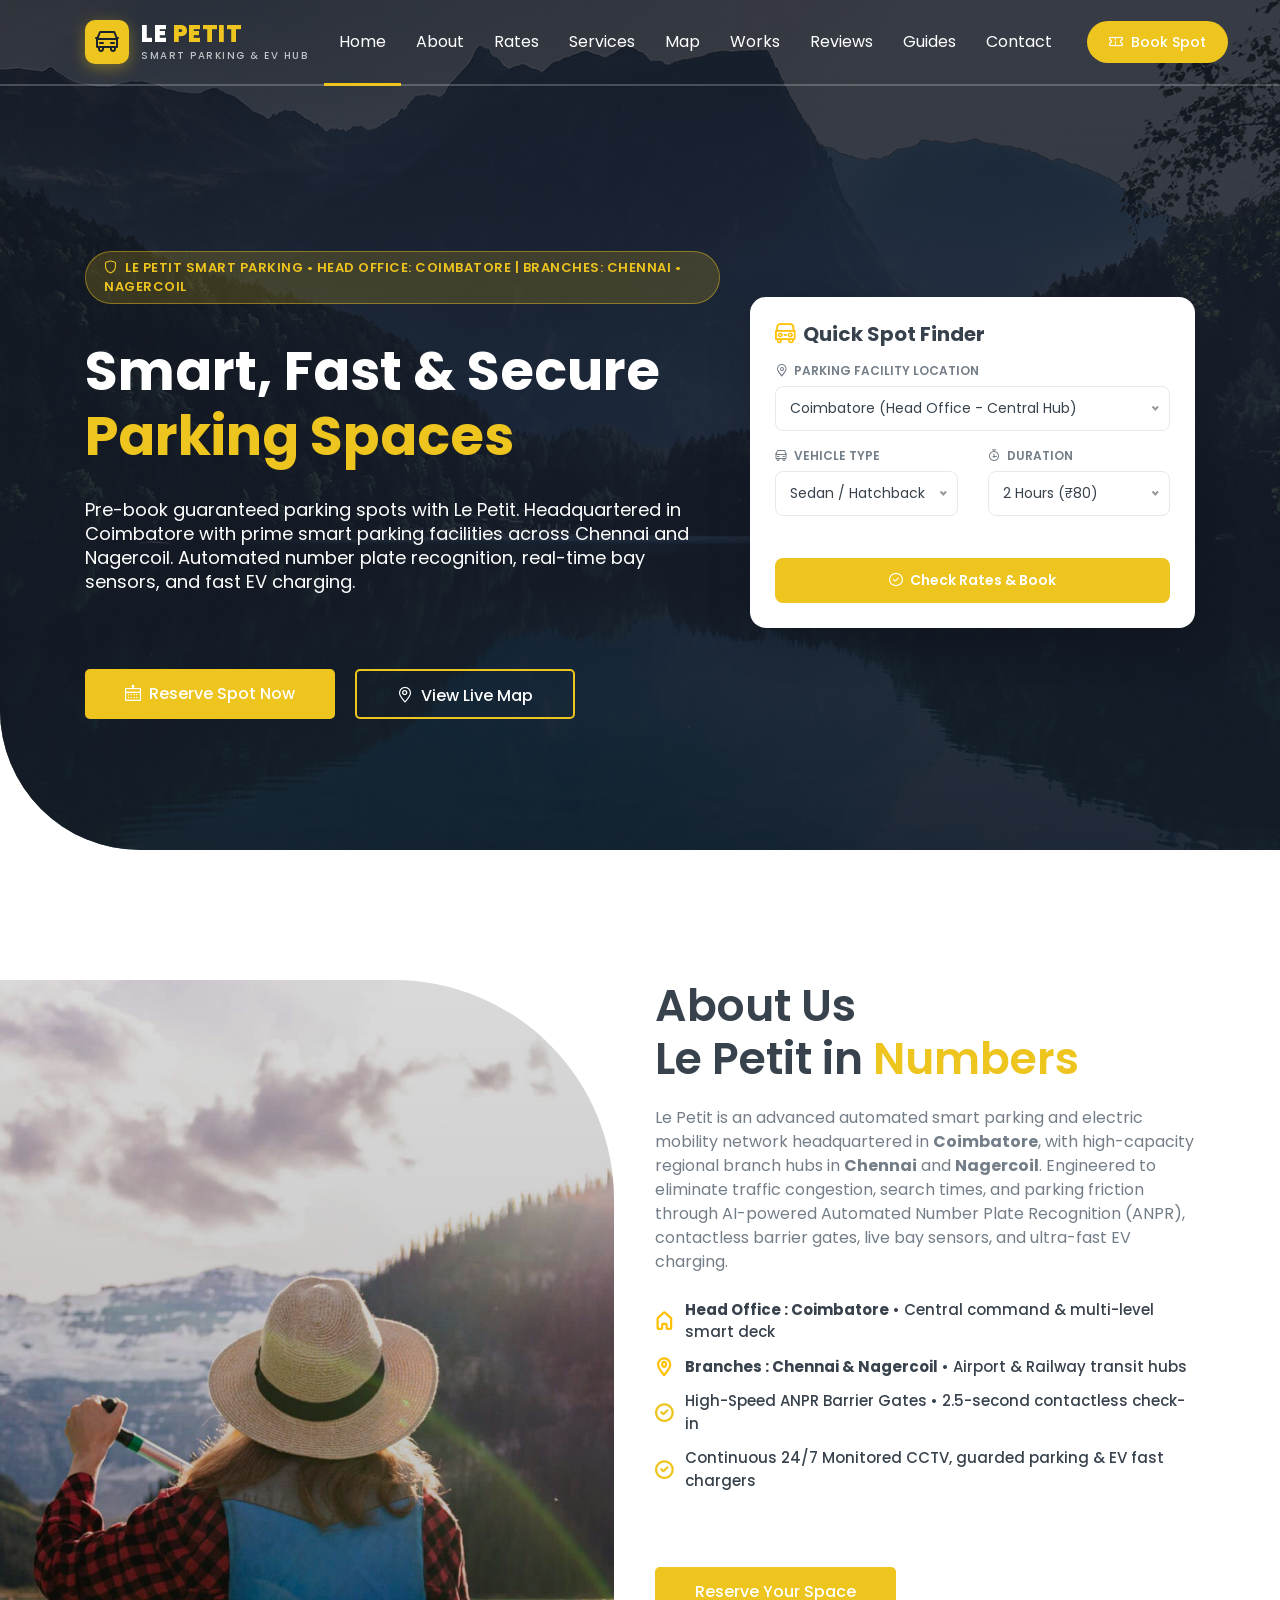
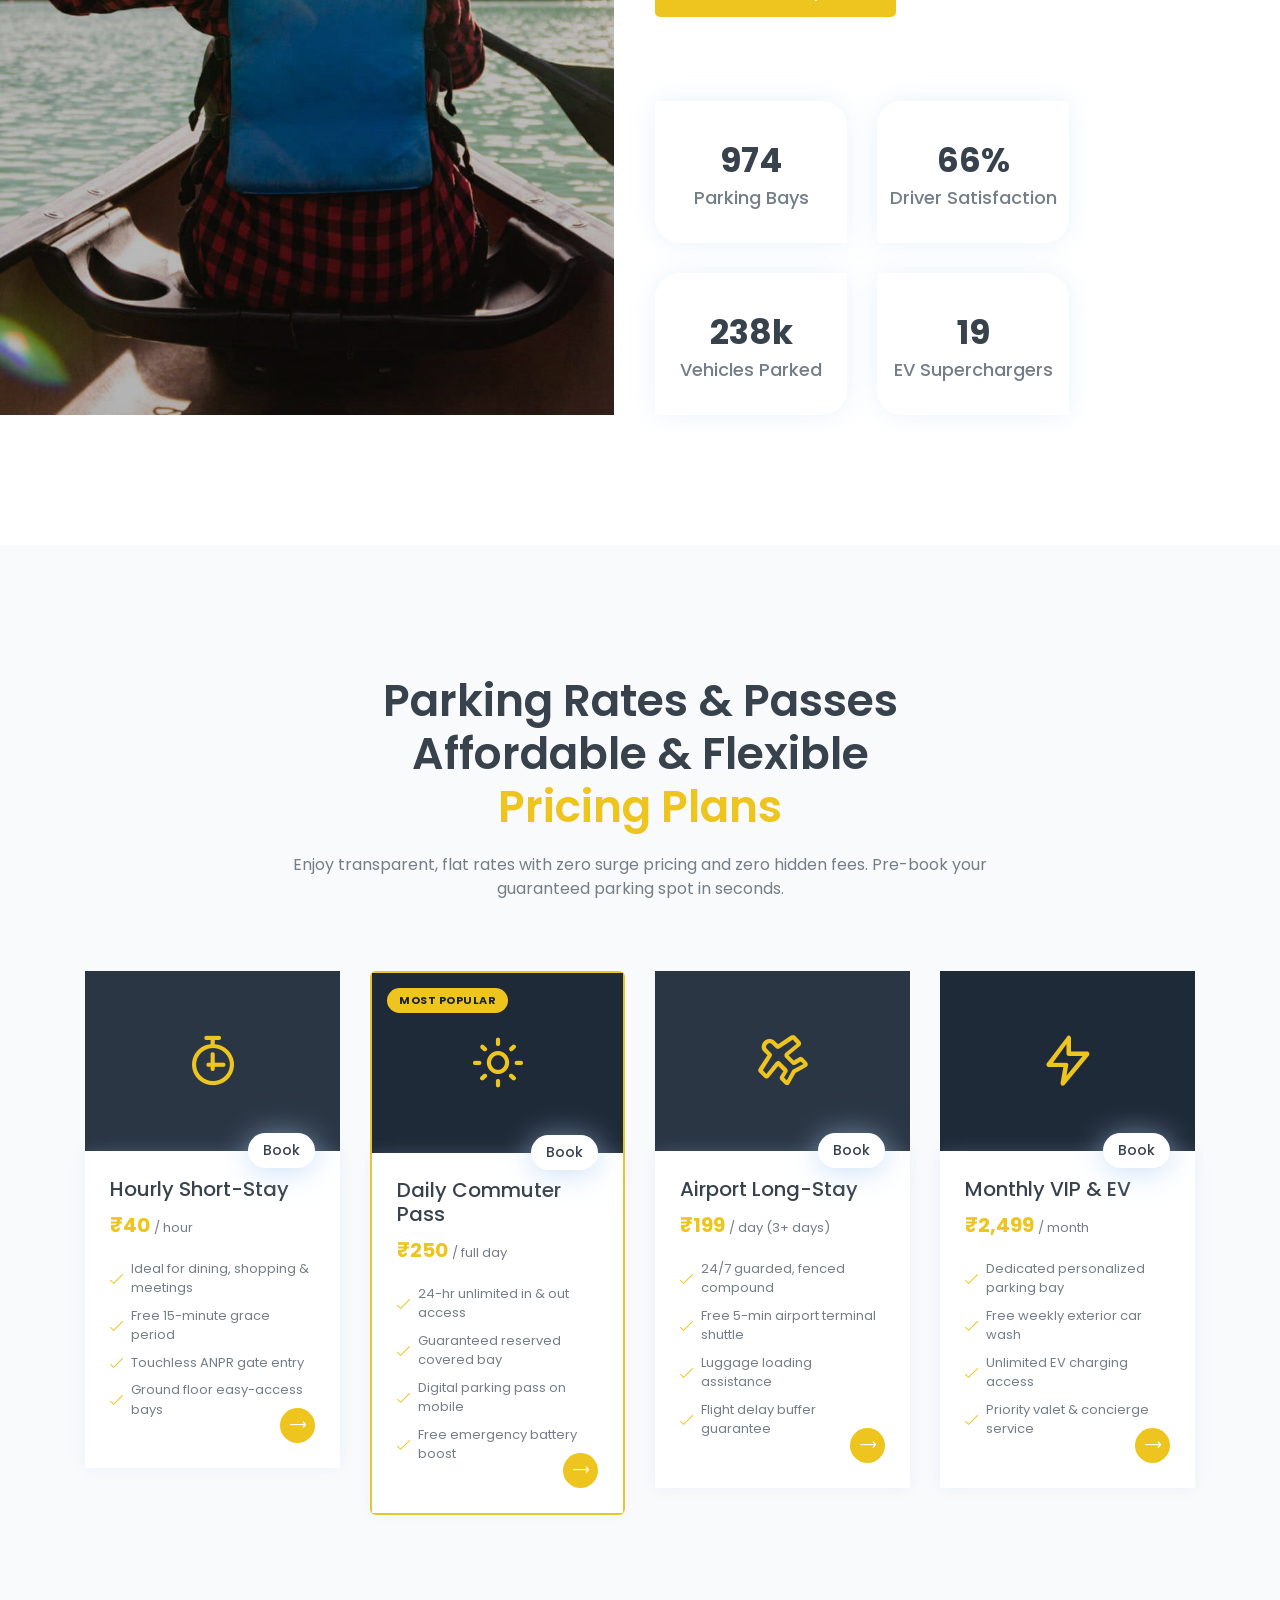
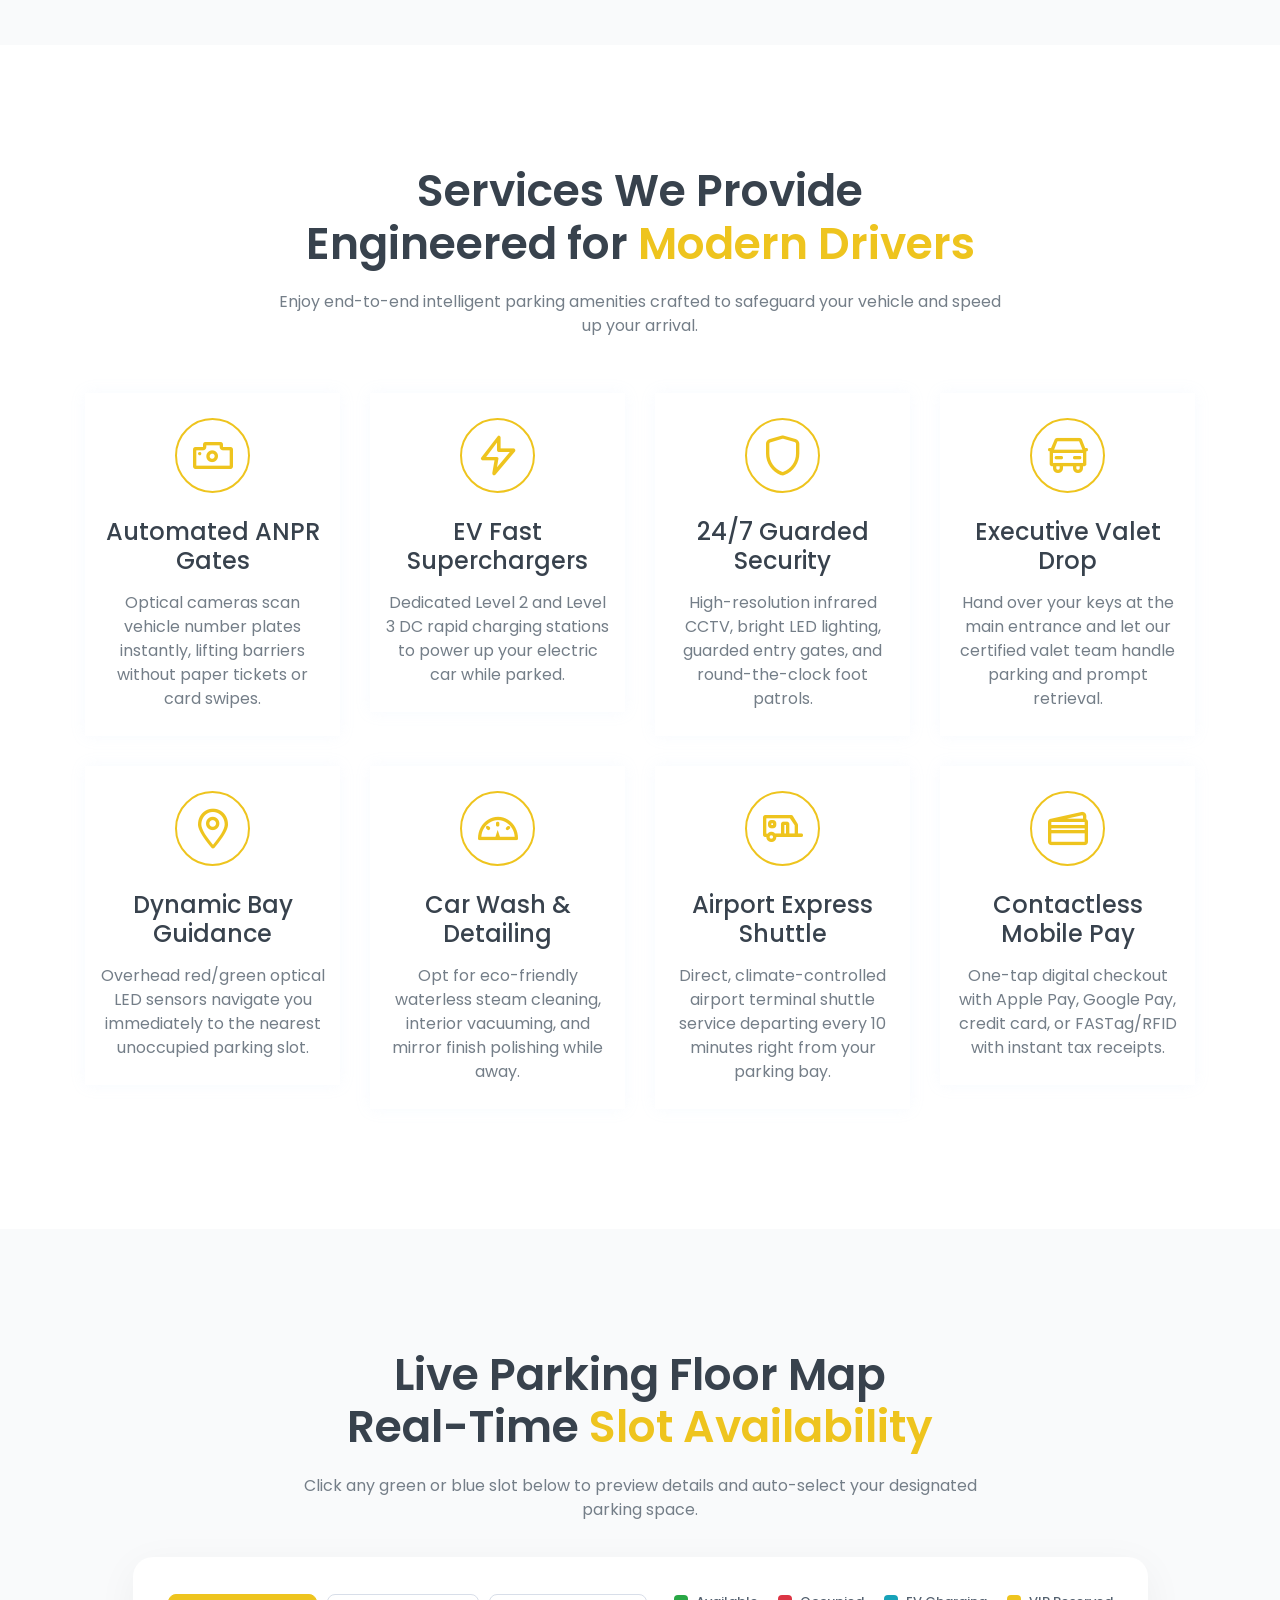
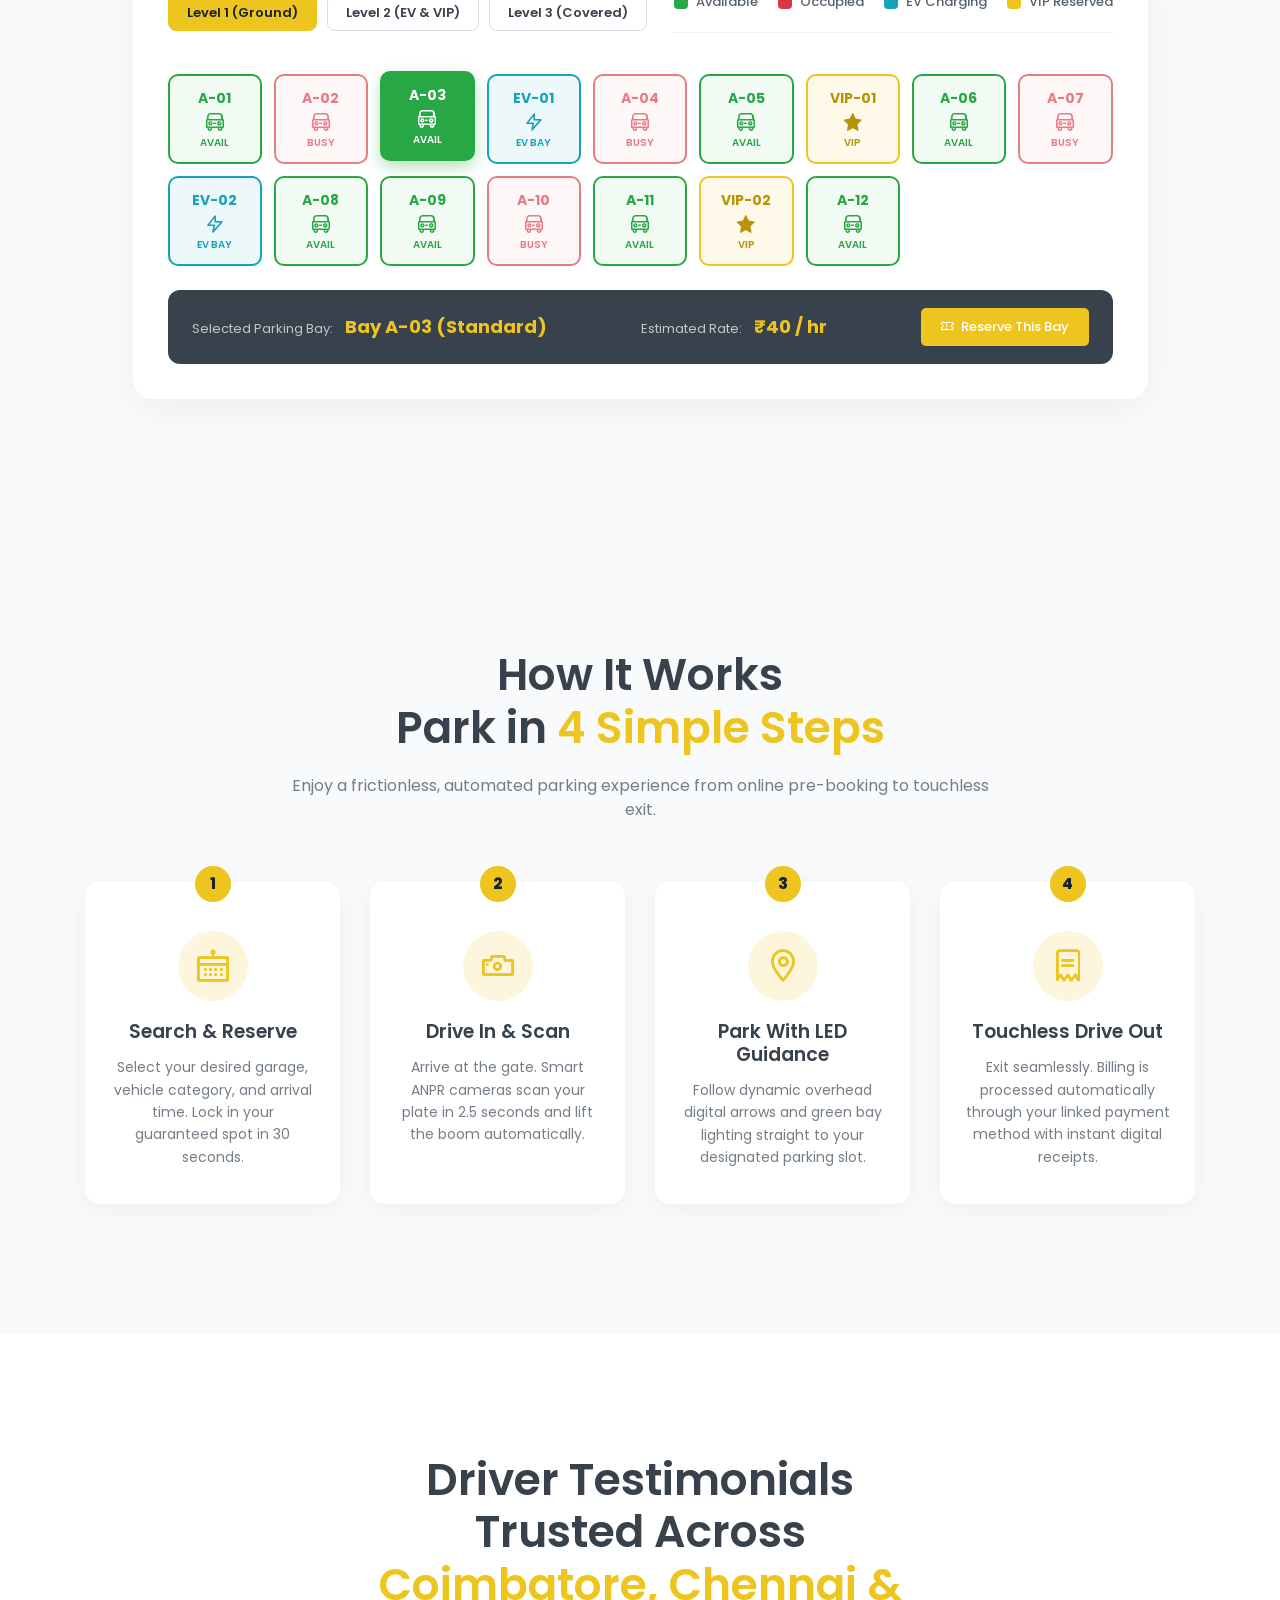
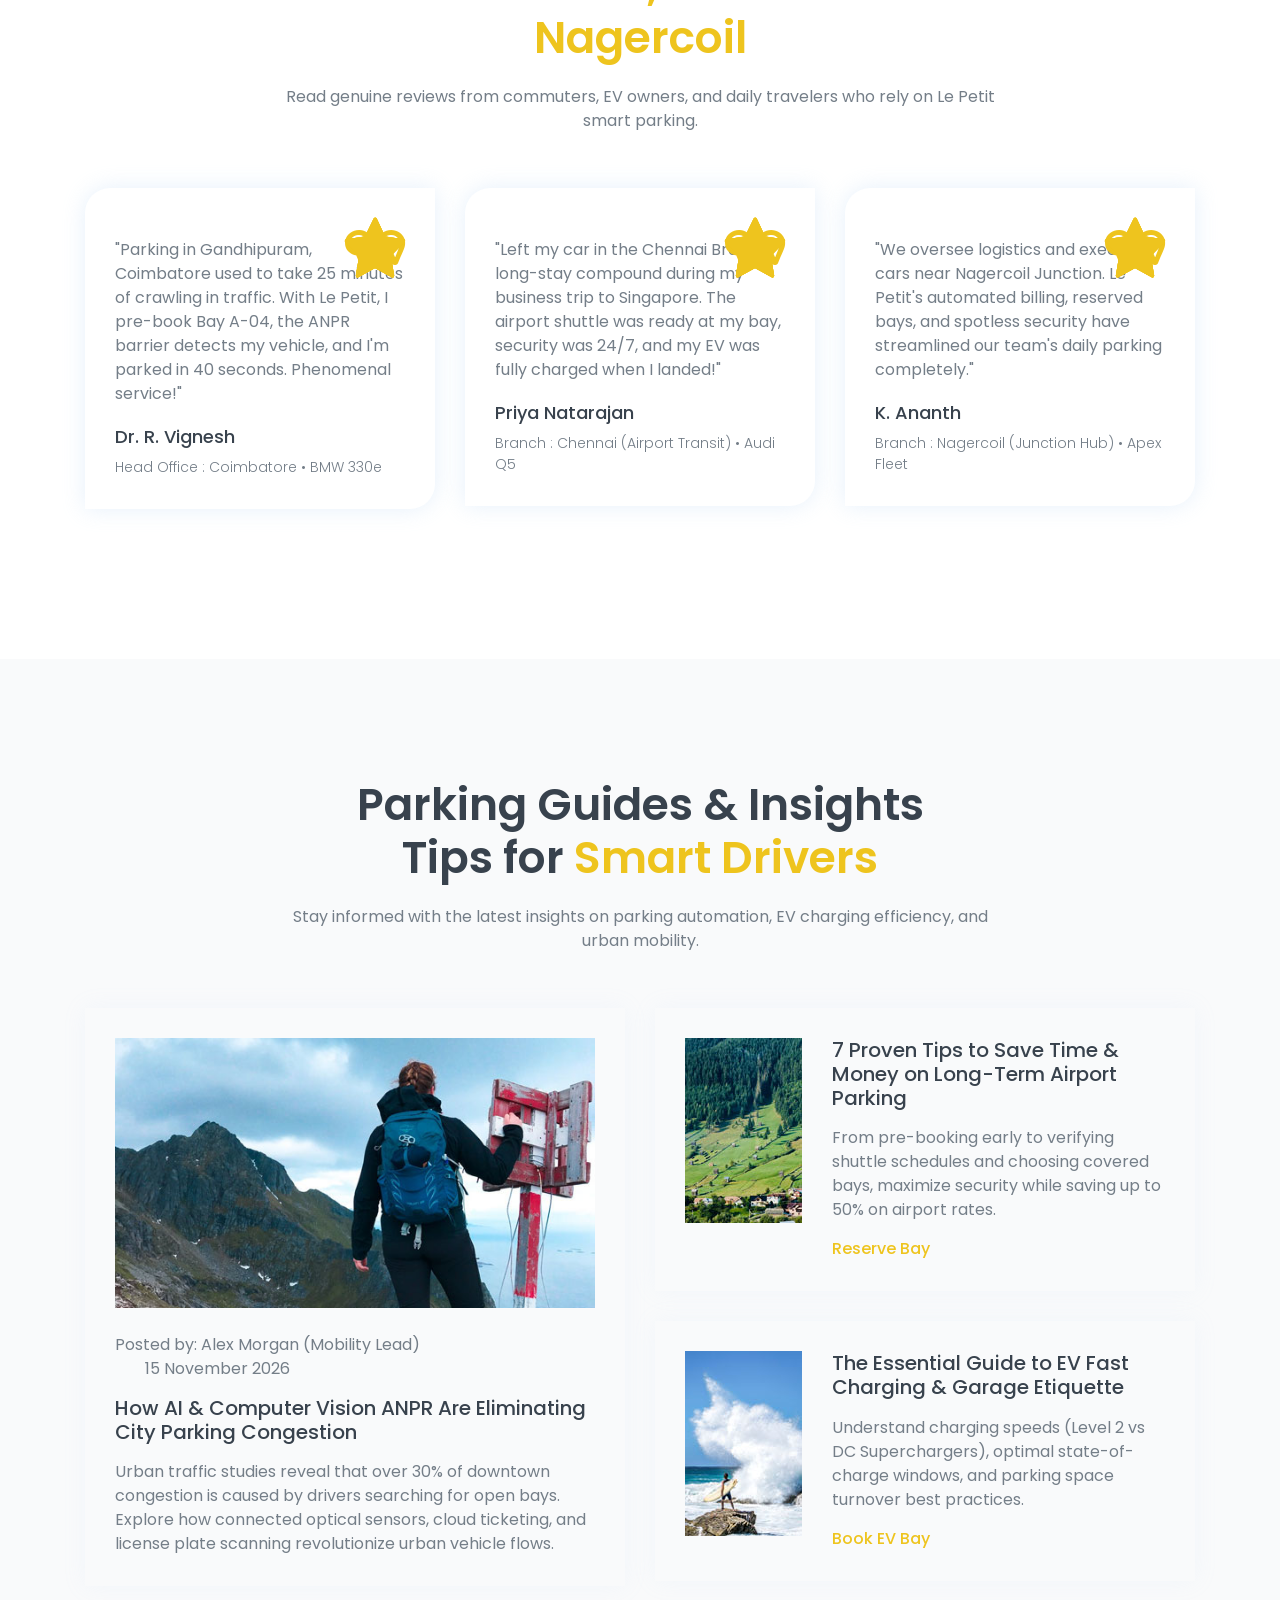
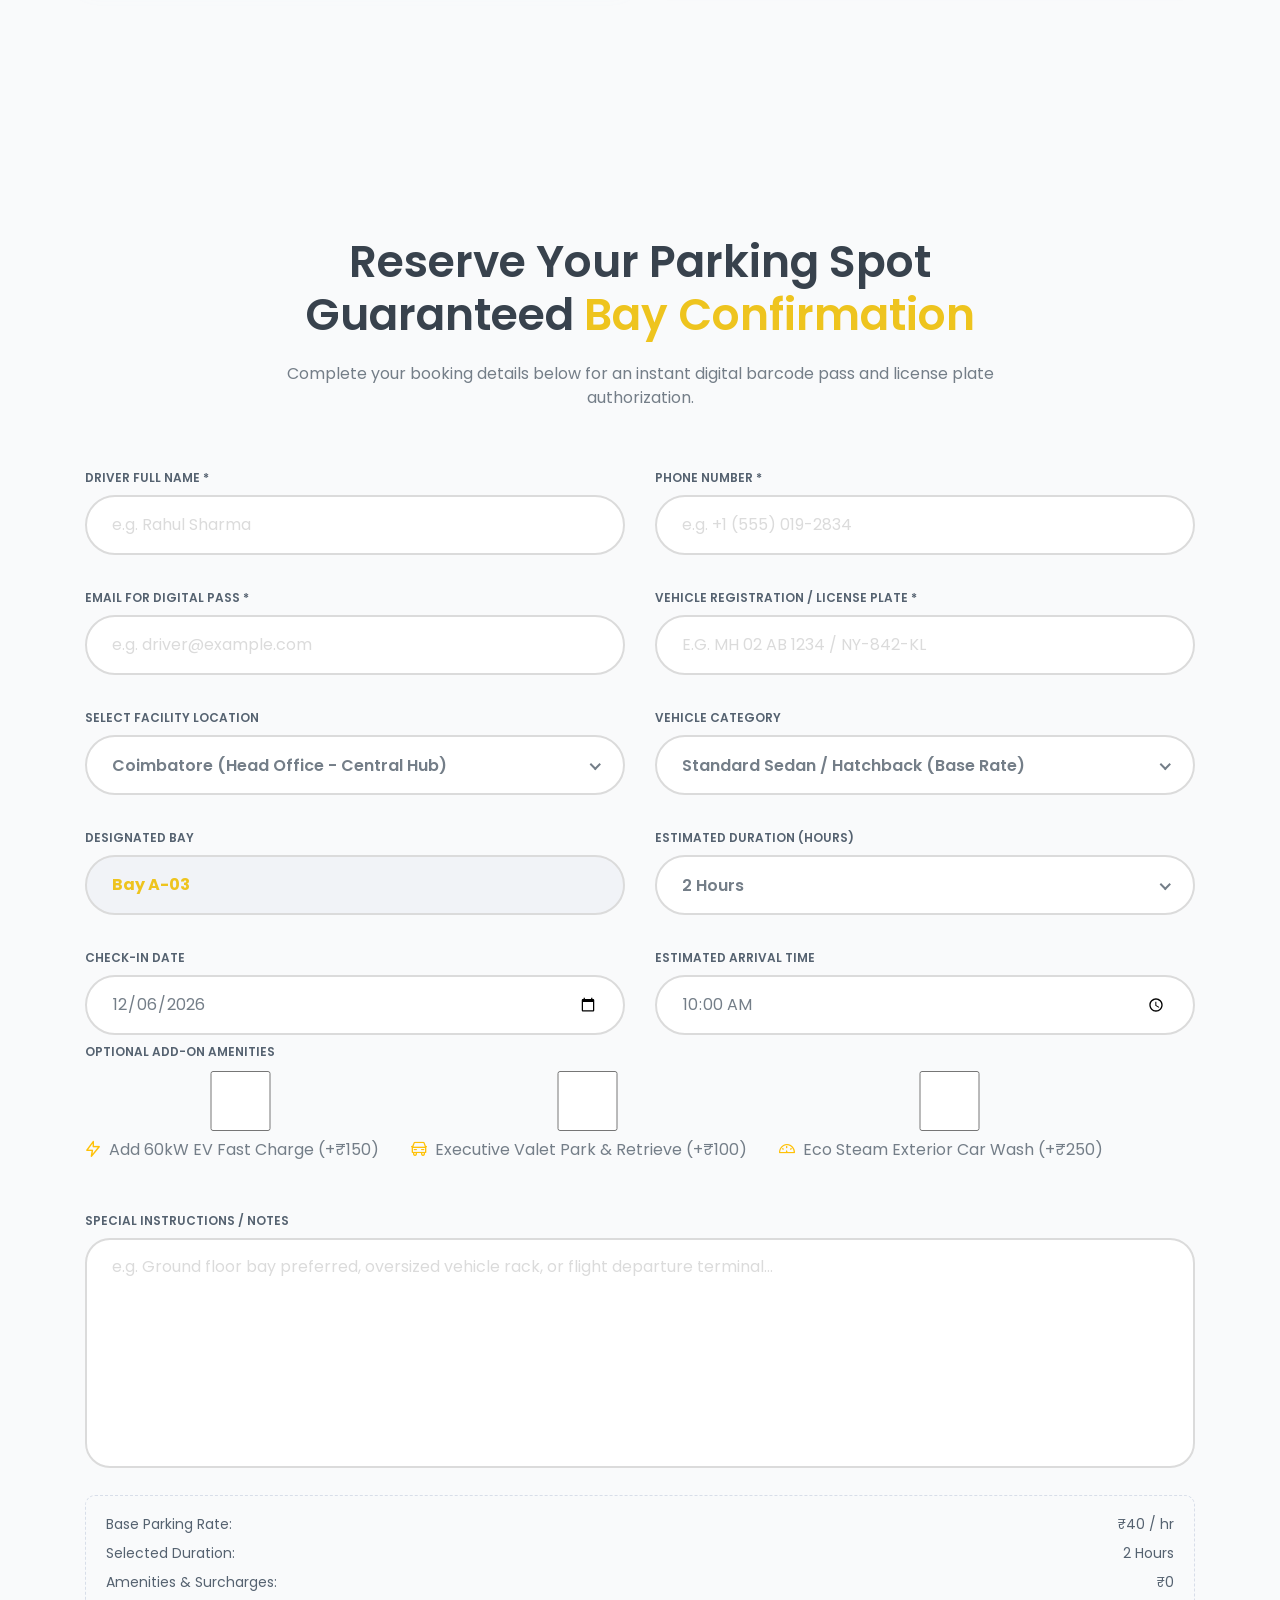
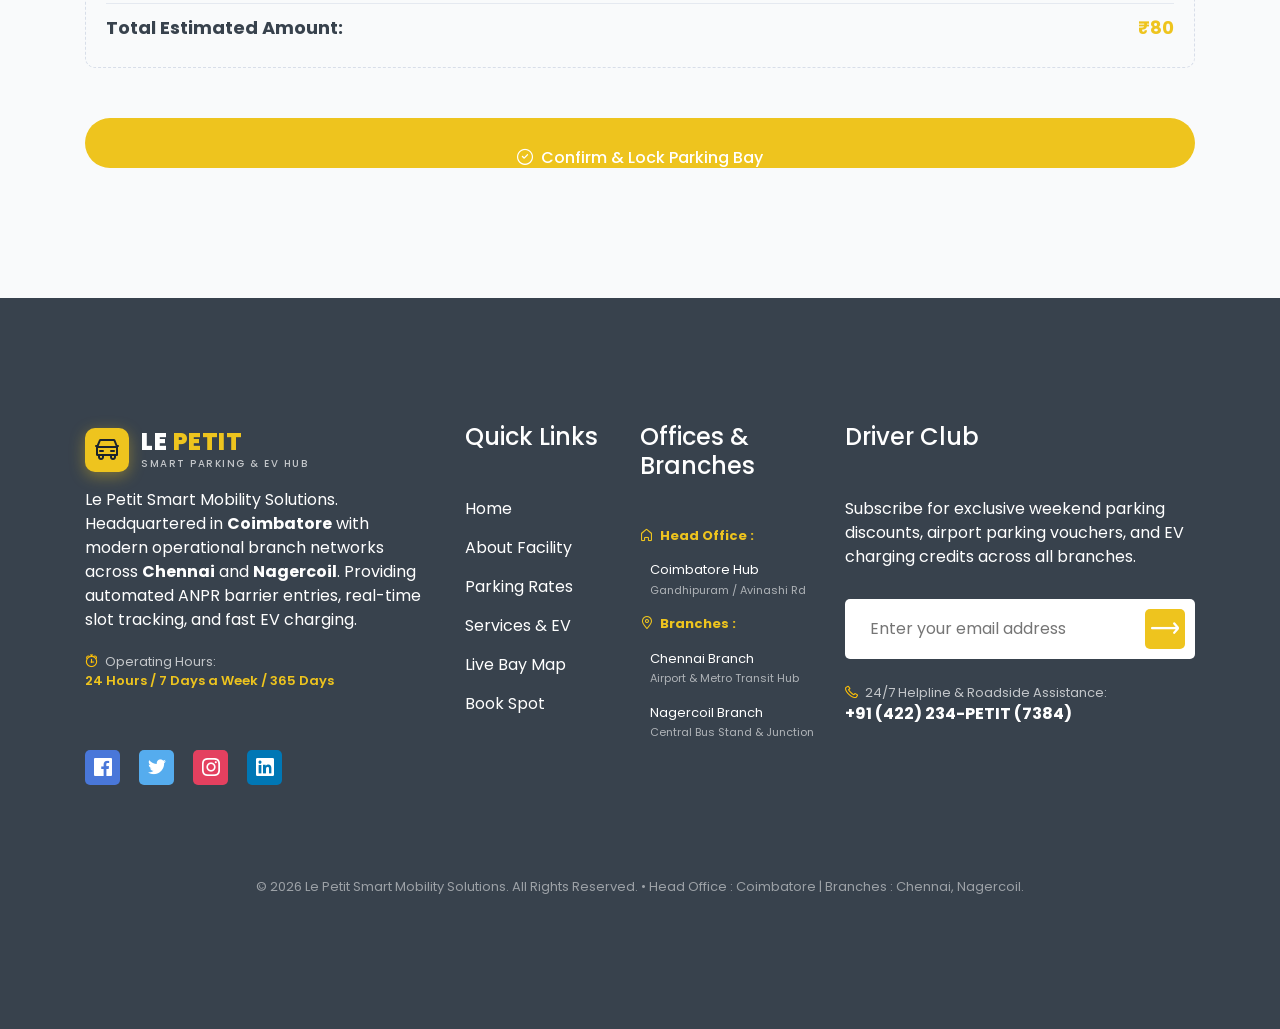
==== commit b8b5307c: "first" ====
--- a/index-2.html
+++ b/index-2.html
@@ -90,16 +90,16 @@
                                         <a class="page-scroll" href="#about">About</a>
                                     </li>
                                     <li class="nav-item">
-                                        <a class="page-scroll" href="#packages">Rates &amp; Passes</a>
+                                        <a class="page-scroll" href="#packages">Rates</a>
                                     </li>
                                     <li class="nav-item">
                                         <a class="page-scroll" href="#services">Services</a>
                                     </li>
                                     <li class="nav-item">
-                                        <a class="page-scroll" href="#slotmap">Live Slot Map</a>
+                                        <a class="page-scroll" href="#slotmap"> Map</a>
                                     </li>
                                     <li class="nav-item">
-                                        <a class="page-scroll" href="#how-it-works">How It Works</a>
+                                        <a class="page-scroll" href="#how-it-works">Works</a>
                                     </li>
                                     <li class="nav-item">
                                         <a class="page-scroll" href="#testimonial">Reviews</a>
@@ -127,8 +127,15 @@
         </div> <!-- header navbar -->
 
         <div id="home" class="header_slider">
-            <div class="single_slider bg_cover d-block d-lg-flex align-items-center"
-                style="background-image: linear-gradient(rgba(18, 25, 38, 0.78), rgba(18, 25, 38, 0.88)), url(assets/images/hero-area.jpg)">
+            <div class="single_slider d-block d-lg-flex align-items-center">
+                <!-- Responsive Background Video -->
+                <video class="hero_bg_video" autoplay muted loop playsinline webkit-playsinline poster="assets/images/hero-area.jpg">
+                    <source src="assets/images/car1.mp4" type="video/mp4">
+                    Your browser does not support the video tag.
+                </video>
+                <!-- Dark Gradient Overlay for optimal readability -->
+                <div class="hero_video_overlay"></div>
+
                 <div class="container">
                     <div class="row align-items-center">
                         <div class="col-lg-7 col-md-10">
@@ -188,11 +195,11 @@
                                     <div class="col-sm-6 mb-3">
                                         <label><i class="lni lni-timer mr-1"></i> Duration</label>
                                         <select id="quickDuration" class="form-control">
-                                            <option value="2">2 Hours ($7.00)</option>
-                                            <option value="4">4 Hours ($14.00)</option>
-                                            <option value="8">8 Hours / Full Day ($22.00)</option>
-                                            <option value="weekend">Weekend Pass ($38.00)</option>
-                                            <option value="weekly">Weekly Airport Bay ($79.00)</option>
+                                            <option value="2">2 Hours (₹80)</option>
+                                            <option value="4">4 Hours (₹150)</option>
+                                            <option value="8">8 Hours / Full Day (₹250)</option>
+                                            <option value="weekend">Weekend Pass (₹499)</option>
+                                            <option value="weekly">Weekly Airport Bay (₹1,499)</option>
                                         </select>
                                     </div>
                                     <div class="col-12">
@@ -324,9 +331,9 @@
                         </div>
                         <div class="destination_content">
                             <a href="#contact" class="main-btn page-scroll"
-                                onclick="selectPlan('Hourly Short-Stay', 3.50)">Book</a>
+                                onclick="selectPlan('Hourly Short-Stay', 40)">Book</a>
                             <h4 class="title"><a href="javascript:void(0)">Hourly Short-Stay</a></h4>
-                            <p class="price" style="font-weight: 700; color: #EEC41E; font-size: 20px;">$3.50 <span
+                            <p class="price" style="font-weight: 700; color: #EEC41E; font-size: 20px;">₹40 <span
                                     style="font-size: 13px; font-weight: normal; color: #747E88;">/ hour</span></p>
 
                             <ul class="package_features">
@@ -336,7 +343,7 @@
                                 <li><i class="lni lni-checkmark"></i> Ground floor easy-access bays</li>
                             </ul>
                             <a href="#contact" class="more page-scroll"
-                                onclick="selectPlan('Hourly Short-Stay', 3.50)"><i class="lni lni-arrow-right"></i></a>
+                                onclick="selectPlan('Hourly Short-Stay', 40)"><i class="lni lni-arrow-right"></i></a>
                         </div>
                     </div>
                 </div>
@@ -354,9 +361,9 @@
                         </div>
                         <div class="destination_content">
                             <a href="#contact" class="main-btn page-scroll"
-                                onclick="selectPlan('Daily Explorer Pass', 22.00)">Book</a>
+                                onclick="selectPlan('Daily Commuter Pass', 250)">Book</a>
                             <h4 class="title"><a href="javascript:void(0)">Daily Commuter Pass</a></h4>
-                            <p class="price" style="font-weight: 700; color: #EEC41E; font-size: 20px;">$22.00 <span
+                            <p class="price" style="font-weight: 700; color: #EEC41E; font-size: 20px;">₹250 <span
                                     style="font-size: 13px; font-weight: normal; color: #747E88;">/ full day</span></p>
 
                             <ul class="package_features">
@@ -366,7 +373,7 @@
                                 <li><i class="lni lni-checkmark"></i> Free emergency battery boost</li>
                             </ul>
                             <a href="#contact" class="more page-scroll"
-                                onclick="selectPlan('Daily Explorer Pass', 22.00)"><i
+                                onclick="selectPlan('Daily Commuter Pass', 250)"><i
                                     class="lni lni-arrow-right"></i></a>
                         </div>
                     </div>
@@ -383,9 +390,9 @@
                         </div>
                         <div class="destination_content">
                             <a href="#contact" class="main-btn page-scroll"
-                                onclick="selectPlan('Airport Long-Stay Bay', 14.00)">Book</a>
+                                onclick="selectPlan('Airport Long-Stay Bay', 199)">Book</a>
                             <h4 class="title"><a href="javascript:void(0)">Airport Long-Stay</a></h4>
-                            <p class="price" style="font-weight: 700; color: #EEC41E; font-size: 20px;">$14.00 <span
+                            <p class="price" style="font-weight: 700; color: #EEC41E; font-size: 20px;">₹199 <span
                                     style="font-size: 13px; font-weight: normal; color: #747E88;">/ day (3+ days)</span>
                             </p>
 
@@ -396,7 +403,7 @@
                                 <li><i class="lni lni-checkmark"></i> Flight delay buffer guarantee</li>
                             </ul>
                             <a href="#contact" class="more page-scroll"
-                                onclick="selectPlan('Airport Long-Stay Bay', 14.00)"><i
+                                onclick="selectPlan('Airport Long-Stay Bay', 199)"><i
                                     class="lni lni-arrow-right"></i></a>
                         </div>
                     </div>
@@ -413,9 +420,9 @@
                         </div>
                         <div class="destination_content">
                             <a href="#contact" class="main-btn page-scroll"
-                                onclick="selectPlan('Monthly VIP & EV Executive', 185.00)">Book</a>
+                                onclick="selectPlan('Monthly VIP & EV Executive', 2499)">Book</a>
                             <h4 class="title"><a href="javascript:void(0)">Monthly VIP &amp; EV</a></h4>
-                            <p class="price" style="font-weight: 700; color: #EEC41E; font-size: 20px;">$185.00 <span
+                            <p class="price" style="font-weight: 700; color: #EEC41E; font-size: 20px;">₹2,499 <span
                                     style="font-size: 13px; font-weight: normal; color: #747E88;">/ month</span></p>
 
                             <ul class="package_features">
@@ -425,7 +432,7 @@
                                 <li><i class="lni lni-checkmark"></i> Priority valet &amp; concierge service</li>
                             </ul>
                             <a href="#contact" class="more page-scroll"
-                                onclick="selectPlan('Monthly VIP & EV Executive', 185.00)"><i
+                                onclick="selectPlan('Monthly VIP & EV Executive', 2499)"><i
                                     class="lni lni-arrow-right"></i></a>
                         </div>
                     </div>
@@ -613,7 +620,7 @@
                         <div class="parking_bays_grid" id="baysGrid">
                             <!-- Slot items generated interactively -->
                             <div class="bay_slot avail"
-                                onclick="selectSlot('Bay A-01', 'Ground Floor Standard', 3.50, this)">
+                                onclick="selectSlot('Bay A-01', 'Ground Floor Standard', 40, this)">
                                 <span class="bay_number">A-01</span>
                                 <i class="lni lni-car bay_icon"></i>
                                 <span class="bay_status_text">Avail</span>
@@ -624,13 +631,13 @@
                                 <span class="bay_status_text">Busy</span>
                             </div>
                             <div class="bay_slot avail selected"
-                                onclick="selectSlot('Bay A-03', 'Ground Floor Standard', 3.50, this)">
+                                onclick="selectSlot('Bay A-03', 'Ground Floor Standard', 40, this)">
                                 <span class="bay_number">A-03</span>
                                 <i class="lni lni-car bay_icon"></i>
                                 <span class="bay_status_text">Avail</span>
                             </div>
                             <div class="bay_slot ev"
-                                onclick="selectSlot('Bay EV-01', 'EV Fast Charging Bay', 5.00, this)">
+                                onclick="selectSlot('Bay EV-01', 'EV Fast Charging Bay', 65, this)">
                                 <span class="bay_number">EV-01</span>
                                 <i class="lni lni-bolt bay_icon"></i>
                                 <span class="bay_status_text">EV Bay</span>
@@ -641,19 +648,19 @@
                                 <span class="bay_status_text">Busy</span>
                             </div>
                             <div class="bay_slot avail"
-                                onclick="selectSlot('Bay A-05', 'Ground Floor Standard', 3.50, this)">
+                                onclick="selectSlot('Bay A-05', 'Ground Floor Standard', 40, this)">
                                 <span class="bay_number">A-05</span>
                                 <i class="lni lni-car bay_icon"></i>
                                 <span class="bay_status_text">Avail</span>
                             </div>
                             <div class="bay_slot vip"
-                                onclick="selectSlot('Bay VIP-01', 'Executive VIP Bay', 6.00, this)">
+                                onclick="selectSlot('Bay VIP-01', 'Executive VIP Bay', 80, this)">
                                 <span class="bay_number">VIP-01</span>
                                 <i class="lni lni-star-filled bay_icon"></i>
                                 <span class="bay_status_text">VIP</span>
                             </div>
                             <div class="bay_slot avail"
-                                onclick="selectSlot('Bay A-06', 'Ground Floor Standard', 3.50, this)">
+                                onclick="selectSlot('Bay A-06', 'Ground Floor Standard', 40, this)">
                                 <span class="bay_number">A-06</span>
                                 <i class="lni lni-car bay_icon"></i>
                                 <span class="bay_status_text">Avail</span>
@@ -664,19 +671,19 @@
                                 <span class="bay_status_text">Busy</span>
                             </div>
                             <div class="bay_slot ev"
-                                onclick="selectSlot('Bay EV-02', 'EV Fast Charging Bay', 5.00, this)">
+                                onclick="selectSlot('Bay EV-02', 'EV Fast Charging Bay', 65, this)">
                                 <span class="bay_number">EV-02</span>
                                 <i class="lni lni-bolt bay_icon"></i>
                                 <span class="bay_status_text">EV Bay</span>
                             </div>
                             <div class="bay_slot avail"
-                                onclick="selectSlot('Bay A-08', 'Ground Floor Standard', 3.50, this)">
+                                onclick="selectSlot('Bay A-08', 'Ground Floor Standard', 40, this)">
                                 <span class="bay_number">A-08</span>
                                 <i class="lni lni-car bay_icon"></i>
                                 <span class="bay_status_text">Avail</span>
                             </div>
                             <div class="bay_slot avail"
-                                onclick="selectSlot('Bay A-09', 'Ground Floor Standard', 3.50, this)">
+                                onclick="selectSlot('Bay A-09', 'Ground Floor Standard', 40, this)">
                                 <span class="bay_number">A-09</span>
                                 <i class="lni lni-car bay_icon"></i>
                                 <span class="bay_status_text">Avail</span>
@@ -687,19 +694,19 @@
                                 <span class="bay_status_text">Busy</span>
                             </div>
                             <div class="bay_slot avail"
-                                onclick="selectSlot('Bay A-11', 'Ground Floor Standard', 3.50, this)">
+                                onclick="selectSlot('Bay A-11', 'Ground Floor Standard', 40, this)">
                                 <span class="bay_number">A-11</span>
                                 <i class="lni lni-car bay_icon"></i>
                                 <span class="bay_status_text">Avail</span>
                             </div>
                             <div class="bay_slot vip"
-                                onclick="selectSlot('Bay VIP-02', 'Executive VIP Bay', 6.00, this)">
+                                onclick="selectSlot('Bay VIP-02', 'Executive VIP Bay', 80, this)">
                                 <span class="bay_number">VIP-02</span>
                                 <i class="lni lni-star-filled bay_icon"></i>
                                 <span class="bay_status_text">VIP</span>
                             </div>
                             <div class="bay_slot avail"
-                                onclick="selectSlot('Bay A-12', 'Ground Floor Standard', 3.50, this)">
+                                onclick="selectSlot('Bay A-12', 'Ground Floor Standard', 40, this)">
                                 <span class="bay_number">A-12</span>
                                 <i class="lni lni-car bay_icon"></i>
                                 <span class="bay_status_text">Avail</span>
@@ -714,7 +721,7 @@
                             </div>
                             <div>
                                 <span class="info_label">Estimated Rate:</span>
-                                <span class="info_val ml-2" id="selectedBayRateDisplay">$3.50 / hr</span>
+                                <span class="info_val ml-2" id="selectedBayRateDisplay">₹40 / hr</span>
                             </div>
                             <div>
                                 <a href="#contact" class="main-btn page-scroll"
@@ -1019,10 +1026,10 @@
                                     style="font-size:12px; font-weight:600; color:#556270; text-transform:uppercase;">Vehicle
                                     Category</label>
                                 <select id="bookCategory" onchange="calculateReservationCost()">
-                                    <option value="car">Standard Sedan / Hatchback</option>
-                                    <option value="suv">SUV / Crossover / 4x4 (+$1/hr)</option>
-                                    <option value="ev">Electric Vehicle (EV + Fast Charger) (+$2/hr)</option>
-                                    <option value="bike">Motorcycle / Two-Wheeler (-$1.50/hr)</option>
+                                    <option value="car">Standard Sedan / Hatchback (Base Rate)</option>
+                                    <option value="suv">SUV / Crossover / 4x4 (+₹15/hr)</option>
+                                    <option value="ev">Electric Vehicle (EV + Fast Charger) (+₹25/hr)</option>
+                                    <option value="bike">Motorcycle / Two-Wheeler (-₹20/hr)</option>
                                 </select>
                             </div>
                         </div>
@@ -1085,17 +1092,17 @@
                                     <label class="amenity_checkbox_card">
                                         <input type="checkbox" id="addonEvCharge" onchange="calculateReservationCost()">
                                         <span><i class="lni lni-bolt text-warning mr-1"></i> Add 60kW EV Fast Charge
-                                            (+$10.00)</span>
+                                            (+₹150)</span>
                                     </label>
                                     <label class="amenity_checkbox_card">
                                         <input type="checkbox" id="addonValet" onchange="calculateReservationCost()">
                                         <span><i class="lni lni-car-alt text-warning mr-1"></i> Executive Valet Park
-                                            &amp; Retrieve (+$8.00)</span>
+                                            &amp; Retrieve (+₹100)</span>
                                     </label>
                                     <label class="amenity_checkbox_card">
                                         <input type="checkbox" id="addonWash" onchange="calculateReservationCost()">
                                         <span><i class="lni lni-dashboard text-warning mr-1"></i> Eco Steam Exterior Car
-                                            Wash (+$16.00)</span>
+                                            Wash (+₹250)</span>
                                     </label>
                                 </div>
                             </div>
@@ -1117,7 +1124,7 @@
                             <div class="pricing_summary_box">
                                 <div class="pricing_summary_row">
                                     <span>Base Parking Rate:</span>
-                                    <span id="summaryBaseRate">$3.50 / hr</span>
+                                    <span id="summaryBaseRate">₹40 / hr</span>
                                 </div>
                                 <div class="pricing_summary_row">
                                     <span>Selected Duration:</span>
@@ -1125,11 +1132,11 @@
                                 </div>
                                 <div class="pricing_summary_row">
                                     <span>Amenities &amp; Surcharges:</span>
-                                    <span id="summaryAddons">$0.00</span>
+                                    <span id="summaryAddons">₹0</span>
                                 </div>
                                 <div class="pricing_summary_row total">
                                     <span>Total Estimated Amount:</span>
-                                    <span class="cost_amount" id="summaryTotalCost">$7.00</span>
+                                    <span class="cost_amount" id="summaryTotalCost">₹80</span>
                                 </div>
                             </div>
                         </div>
@@ -1380,7 +1387,7 @@
         function selectPlan(planName, basePrice) {
             var notes = document.getElementById('bookNotes');
             if (notes) {
-                notes.value = 'Selected Package: ' + planName + ' ($' + basePrice.toFixed(2) + ')';
+                notes.value = 'Selected Package: ' + planName + ' (₹' + basePrice.toLocaleString('en-IN') + ')';
             }
             var durSelect = document.getElementById('bookDurationHours');
             var facSelect = document.getElementById('bookFacility');
@@ -1428,7 +1435,7 @@
             }
             var selRateDisplay = document.getElementById('selectedBayRateDisplay');
             if (selRateDisplay) {
-                selRateDisplay.innerText = '$' + rate.toFixed(2) + ' / hr';
+                selRateDisplay.innerText = '₹' + rate + ' / hr';
             }
 
             var bayInput = document.getElementById('bookBayInput');
@@ -1488,7 +1495,7 @@
                 var firstCode = firstAvail.querySelector('.bay_number').innerText;
                 var displayBay = 'Bay ' + firstCode;
                 var bayType = firstAvail.classList.contains('ev') ? 'EV Supercharge Bay' : (firstAvail.classList.contains('vip') ? 'VIP Deck' : floorName);
-                var rate = firstAvail.classList.contains('ev') ? 5.00 : (firstAvail.classList.contains('vip') ? 6.00 : 3.50);
+                var rate = firstAvail.classList.contains('ev') ? 65 : (firstAvail.classList.contains('vip') ? 80 : 40);
 
                 var selBayDisplay = document.getElementById('selectedBayDisplay');
                 if (selBayDisplay) {
@@ -1496,7 +1503,7 @@
                 }
                 var selRateDisplay = document.getElementById('selectedBayRateDisplay');
                 if (selRateDisplay) {
-                    selRateDisplay.innerText = '$' + rate.toFixed(2) + ' / hr';
+                    selRateDisplay.innerText = '₹' + rate + ' / hr';
                 }
                 var bayInput = document.getElementById('bookBayInput');
                 if (bayInput) {
@@ -1513,39 +1520,39 @@
             var durationInput = document.getElementById('bookDurationHours');
             var duration = durationInput ? parseInt(durationInput.value, 10) : 2;
 
-            var baseRate = 3.50;
-            if (facility === 'chennai') baseRate = 4.00;
-            if (facility === 'coimbatore') baseRate = 3.50;
-            if (facility === 'nagercoil') baseRate = 3.00;
+            var baseRate = 40;
+            if (facility === 'chennai') baseRate = 50;
+            if (facility === 'coimbatore') baseRate = 40;
+            if (facility === 'nagercoil') baseRate = 30;
 
             var catMultiplier = 0;
-            if (category === 'suv') catMultiplier = 1.00;
-            if (category === 'ev') catMultiplier = 2.00;
-            if (category === 'bike') catMultiplier = -1.50;
-
-            var hourlyCost = Math.max(1.50, baseRate + catMultiplier);
+            if (category === 'suv') catMultiplier = 15;
+            if (category === 'ev') catMultiplier = 25;
+            if (category === 'bike') catMultiplier = -20;
+
+            var hourlyCost = Math.max(15, baseRate + catMultiplier);
             var parkingTotal = 0;
             var durationLabel = duration + ' Hours';
 
-            // Flat special pricing tiers
+            // Flat special pricing tiers (in Indian Rupees)
             if (duration === 8) {
-                parkingTotal = 22.00;
+                parkingTotal = 250;
                 durationLabel = '8 Hours (Full Day Shift Pass)';
             } else if (duration === 24) {
-                parkingTotal = 22.00;
+                parkingTotal = 250;
                 durationLabel = '24 Hours (Full Day Pass)';
             } else if (duration === 48) {
-                parkingTotal = 38.00;
+                parkingTotal = 499;
                 durationLabel = '48 Hours (Weekend Pass)';
             } else if (duration === 72) {
-                parkingTotal = 42.00;
+                parkingTotal = 597;
                 durationLabel = '72 Hours (3-Day Airport Pass)';
             } else if (duration === 720) {
-                parkingTotal = 185.00;
+                parkingTotal = 2499;
                 durationLabel = '30 Days (Monthly VIP & EV Pass)';
             } else if (duration > 24) {
                 var days = Math.ceil(duration / 24);
-                parkingTotal = days * 22.00;
+                parkingTotal = days * 250;
                 durationLabel = days + ' Days (' + duration + ' Hours)';
             } else {
                 parkingTotal = hourlyCost * duration;
@@ -1553,28 +1560,28 @@
 
             var addonsTotal = 0;
             if (document.getElementById('addonEvCharge') && document.getElementById('addonEvCharge').checked) {
-                addonsTotal += 10.00;
+                addonsTotal += 150;
             }
             if (document.getElementById('addonValet') && document.getElementById('addonValet').checked) {
-                addonsTotal += 8.00;
+                addonsTotal += 100;
             }
             if (document.getElementById('addonWash') && document.getElementById('addonWash').checked) {
-                addonsTotal += 16.00;
+                addonsTotal += 250;
             }
 
             var grandTotal = parkingTotal + addonsTotal;
 
             if (document.getElementById('summaryBaseRate')) {
-                document.getElementById('summaryBaseRate').innerText = '$' + hourlyCost.toFixed(2) + ' / hr';
+                document.getElementById('summaryBaseRate').innerText = '₹' + hourlyCost + ' / hr';
             }
             if (document.getElementById('summaryDuration')) {
                 document.getElementById('summaryDuration').innerText = durationLabel;
             }
             if (document.getElementById('summaryAddons')) {
-                document.getElementById('summaryAddons').innerText = '$' + addonsTotal.toFixed(2);
+                document.getElementById('summaryAddons').innerText = '₹' + addonsTotal.toLocaleString('en-IN');
             }
             if (document.getElementById('summaryTotalCost')) {
-                document.getElementById('summaryTotalCost').innerText = '$' + grandTotal.toFixed(2);
+                document.getElementById('summaryTotalCost').innerText = '₹' + grandTotal.toLocaleString('en-IN');
             }
         }
 
@@ -1584,7 +1591,7 @@
             var name = document.getElementById('bookDriverName') ? document.getElementById('bookDriverName').value : 'Valued Driver';
             var plate = document.getElementById('bookPlate') ? document.getElementById('bookPlate').value.toUpperCase() : 'TN 38 AB 1234';
             var bay = document.getElementById('bookBayInput') ? document.getElementById('bookBayInput').value : 'Bay A-03';
-            var total = document.getElementById('summaryTotalCost') ? document.getElementById('summaryTotalCost').innerText : '$7.00';
+            var total = document.getElementById('summaryTotalCost') ? document.getElementById('summaryTotalCost').innerText : '₹80';
             var timeIn = document.getElementById('bookTimeIn') ? document.getElementById('bookTimeIn').value : '10:00';
             var dateIn = document.getElementById('bookDateIn') ? document.getElementById('bookDateIn').value : new Date().toISOString().split('T')[0];
 
--- a/assets/css/style.css
+++ b/assets/css/style.css
@@ -761,47 +761,75 @@
   color: #EEC41E;
 }
 
-/*===== SLIDER =====*/
+/*===== SLIDER & RESPONSIVE BACKGROUND VIDEO =====*/
+.header_slider {
+  position: relative;
+  width: 100%;
+}
+
 .single_slider {
-  height: 800px;
+  min-height: 850px;
   position: relative;
   overflow: hidden;
-  border-bottom-left-radius: 165px;
+  border-bottom-left-radius: 140px;
+  display: flex;
+  align-items: center;
+  padding-top: 110px;
+  padding-bottom: 70px;
 }
 
 @media only screen and (min-width: 1400px) {
   .single_slider {
-    height: 950px;
+    min-height: 920px;
+    padding-top: 130px;
+    padding-bottom: 90px;
   }
 }
 
 @media only screen and (min-width: 992px) and (max-width: 1199px) {
   .single_slider {
-    border-bottom-left-radius: 105px;
-  }
-}
-
-@media only screen and (min-width: 768px) and (max-width: 991px) {
-  .single_slider {
-    height: 700px;
-  }
-}
-
-@media (max-width: 767px) {
-  .single_slider {
-    height: 600px;
-    border-bottom-left-radius: 85px;
-  }
-}
-
-.single_slider::before {
+    min-height: 800px;
+    border-bottom-left-radius: 100px;
+  }
+}
+
+/* Hero Responsive Background Video & Overlay */
+.hero_bg_video {
   position: absolute;
-  content: '';
-  background-color: rgba(56, 66, 77, 0.24);
+  top: 50%;
+  left: 50%;
   width: 100%;
   height: 100%;
+  min-width: 100%;
+  min-height: 100%;
+  object-fit: cover;
+  object-position: center center;
+  transform: translate(-50%, -50%);
+  -webkit-transform: translate(-50%, -50%);
+  z-index: 0;
+  pointer-events: none;
+}
+
+.hero_video_overlay {
+  position: absolute;
+  top: 0;
   left: 0;
-  top: 0;
+  right: 0;
+  bottom: 0;
+  width: 100%;
+  height: 100%;
+  background: linear-gradient(180deg, rgba(18, 25, 38, 0.72) 0%, rgba(18, 25, 38, 0.86) 100%);
+  z-index: 1;
+  pointer-events: none;
+}
+
+.single_slider::before {
+  display: none !important;
+}
+
+.single_slider .container {
+  position: relative;
+  z-index: 2;
 }
 
 .slider_content {
@@ -2345,14 +2373,20 @@
 /* Tablet & Mobile Screens (<= 991px) */
 @media (max-width: 991px) {
   /* Fix Hero Section Overflow and Height Cutoff */
-  .header_slider,
+  .header_slider {
+    position: relative;
+    width: 100%;
+    padding: 0 !important;
+    height: auto !important;
+  }
   .single_slider {
+    width: 100%;
     height: auto !important;
     min-height: 100vh;
-    overflow: visible !important;
-    padding-top: 130px !important;
-    padding-bottom: 75px !important;
-    border-bottom-left-radius: 70px !important;
+    overflow: hidden !important;
+    padding-top: 115px !important;
+    padding-bottom: 65px !important;
+    border-bottom-left-radius: 60px !important;
     display: block !important;
   }
   .single_slider .container {
@@ -2593,11 +2627,13 @@
 
 /* Small Smartphone Screens (<= 575px) */
 @media (max-width: 575px) {
-  .header_slider,
+  .header_slider {
+    padding: 0 !important;
+  }
   .single_slider {
-    padding-top: 105px !important;
-    padding-bottom: 50px !important;
-    border-bottom-left-radius: 40px !important;
+    padding-top: 95px !important;
+    padding-bottom: 45px !important;
+    border-bottom-left-radius: 35px !important;
   }
   .navbar-brand .logo_icon {
     width: 36px;
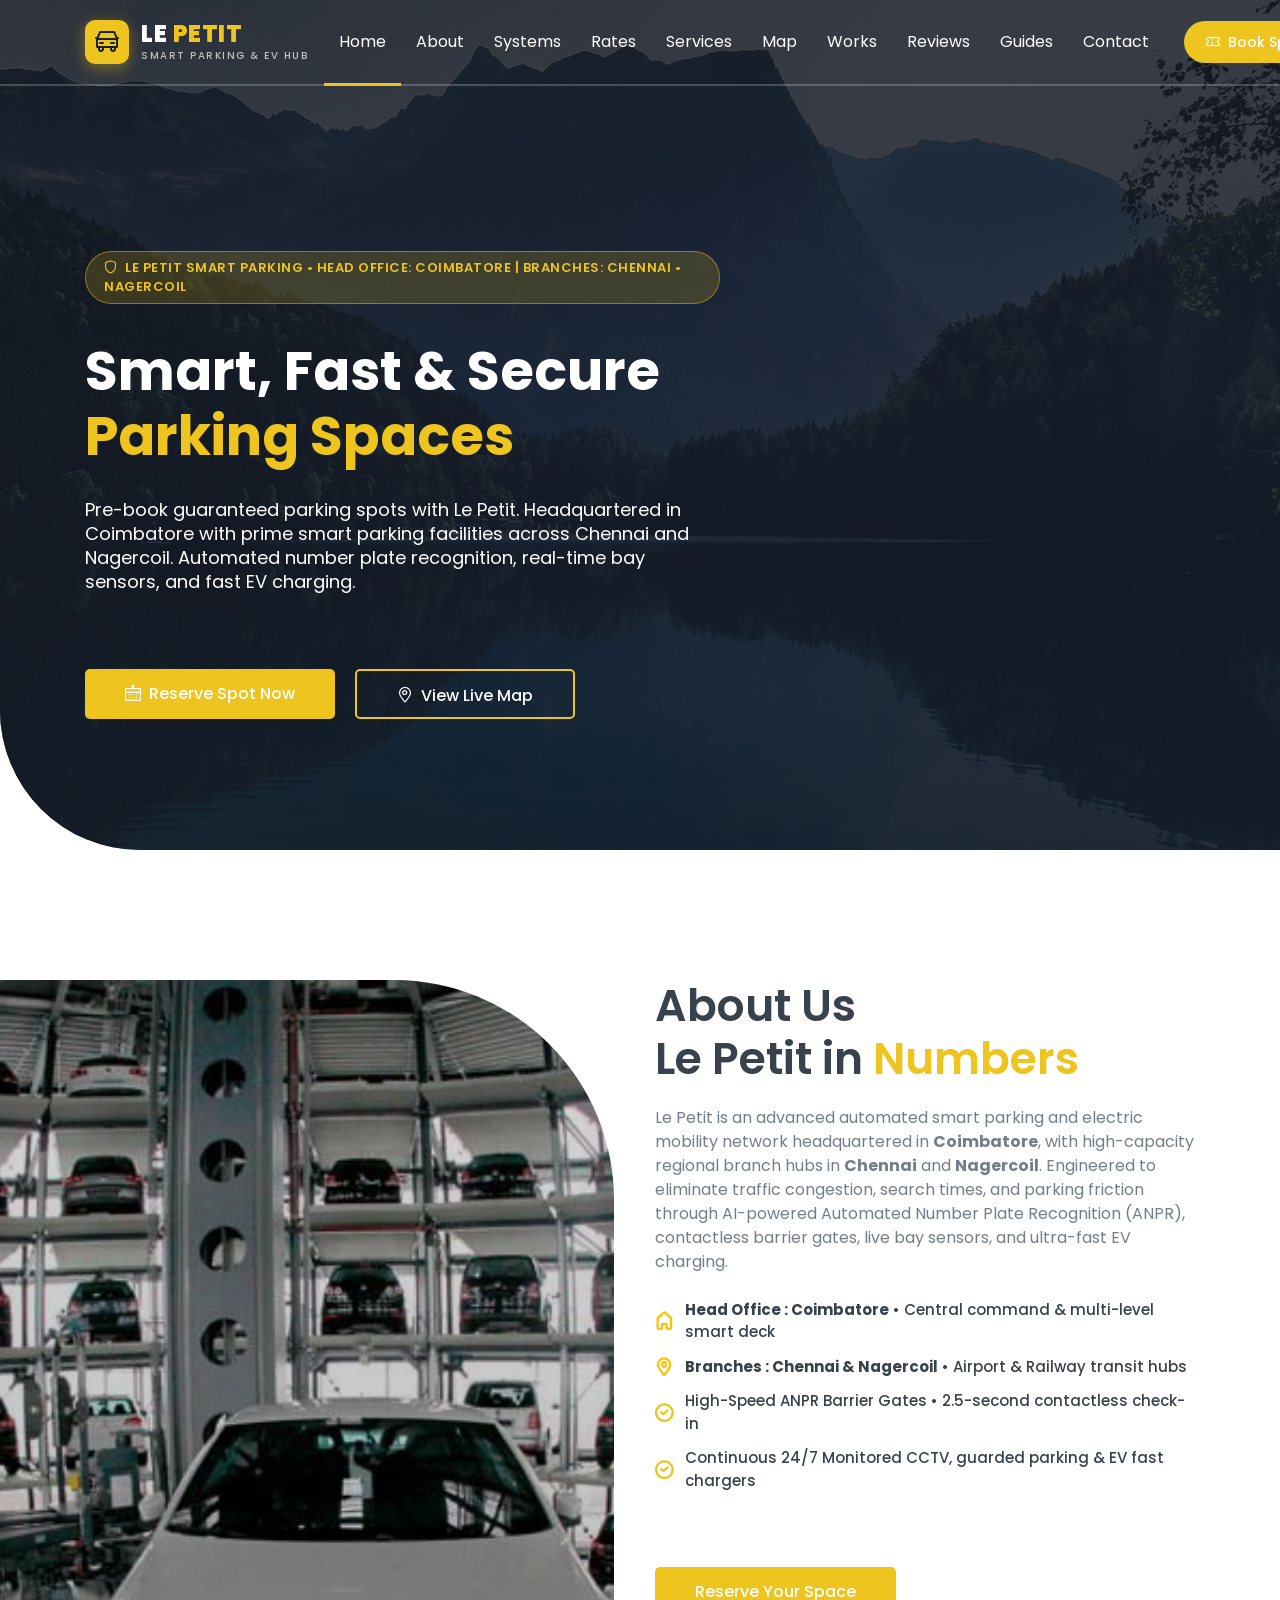
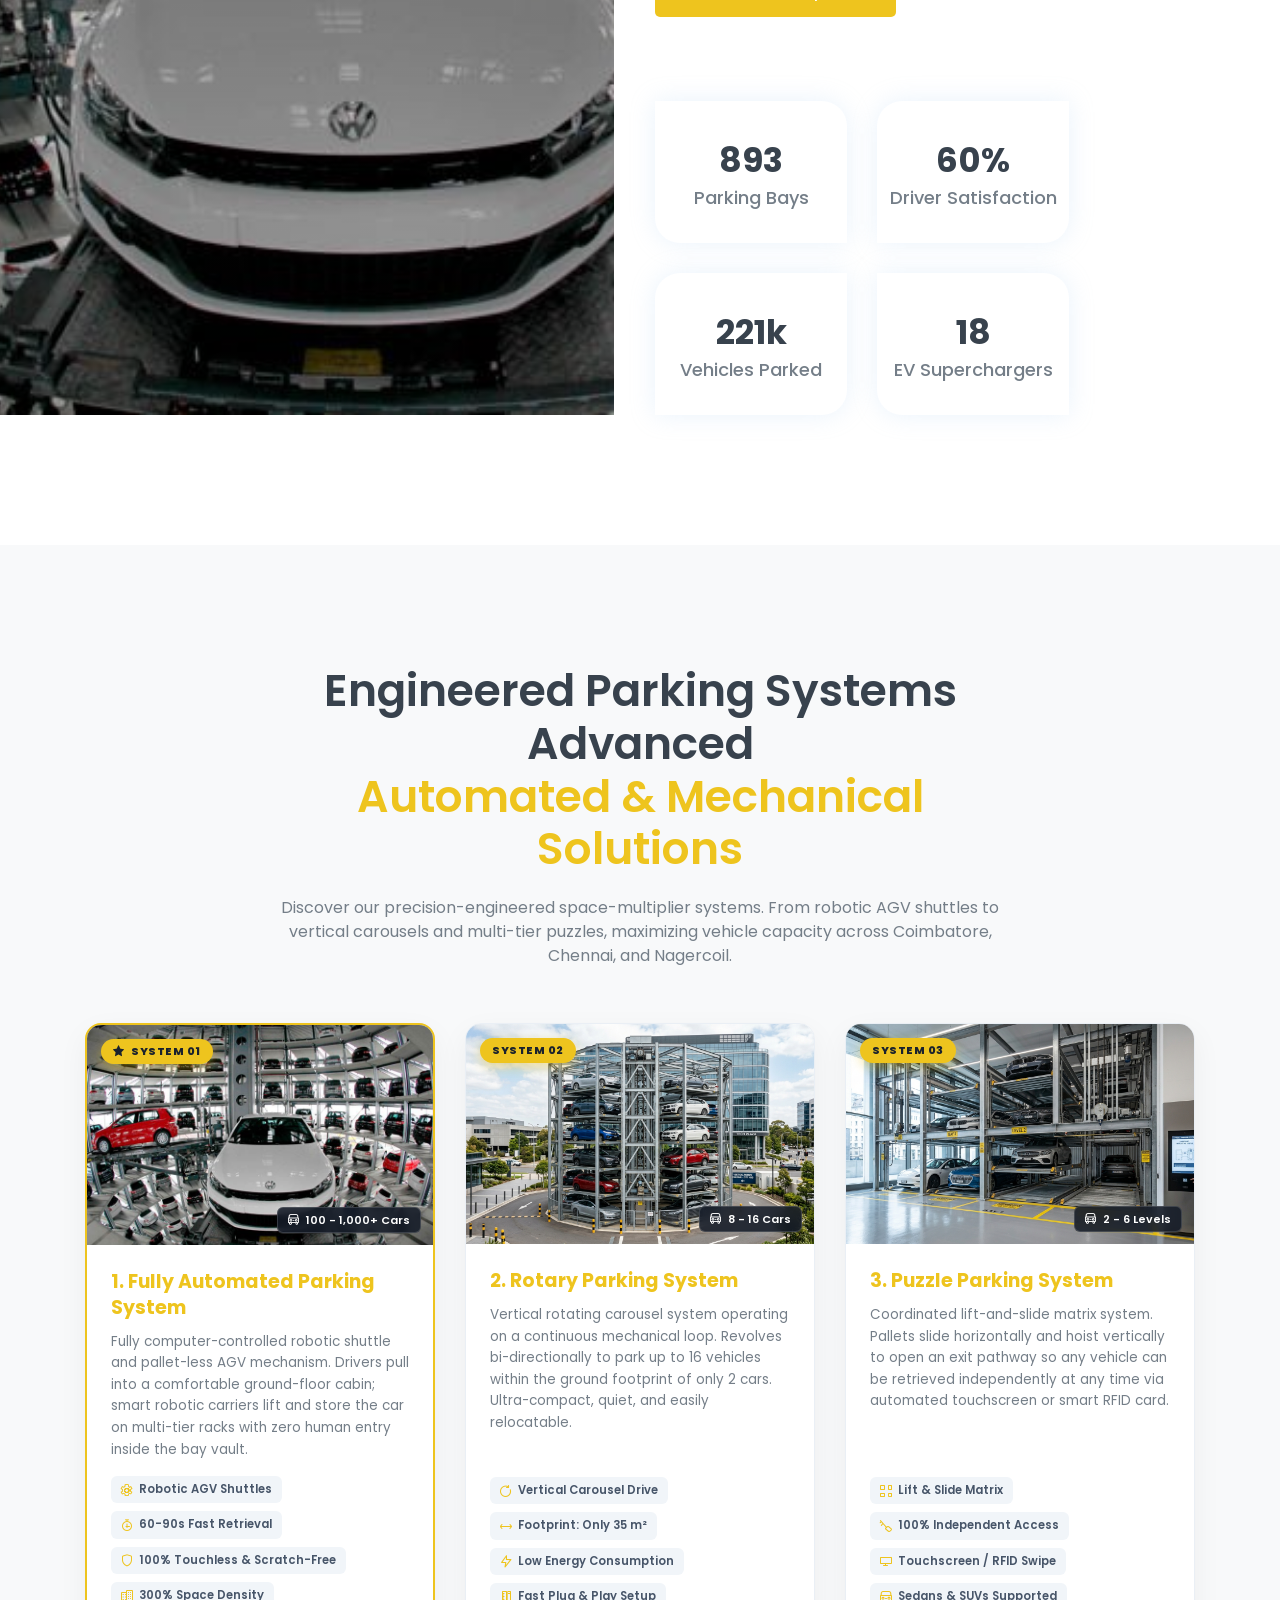
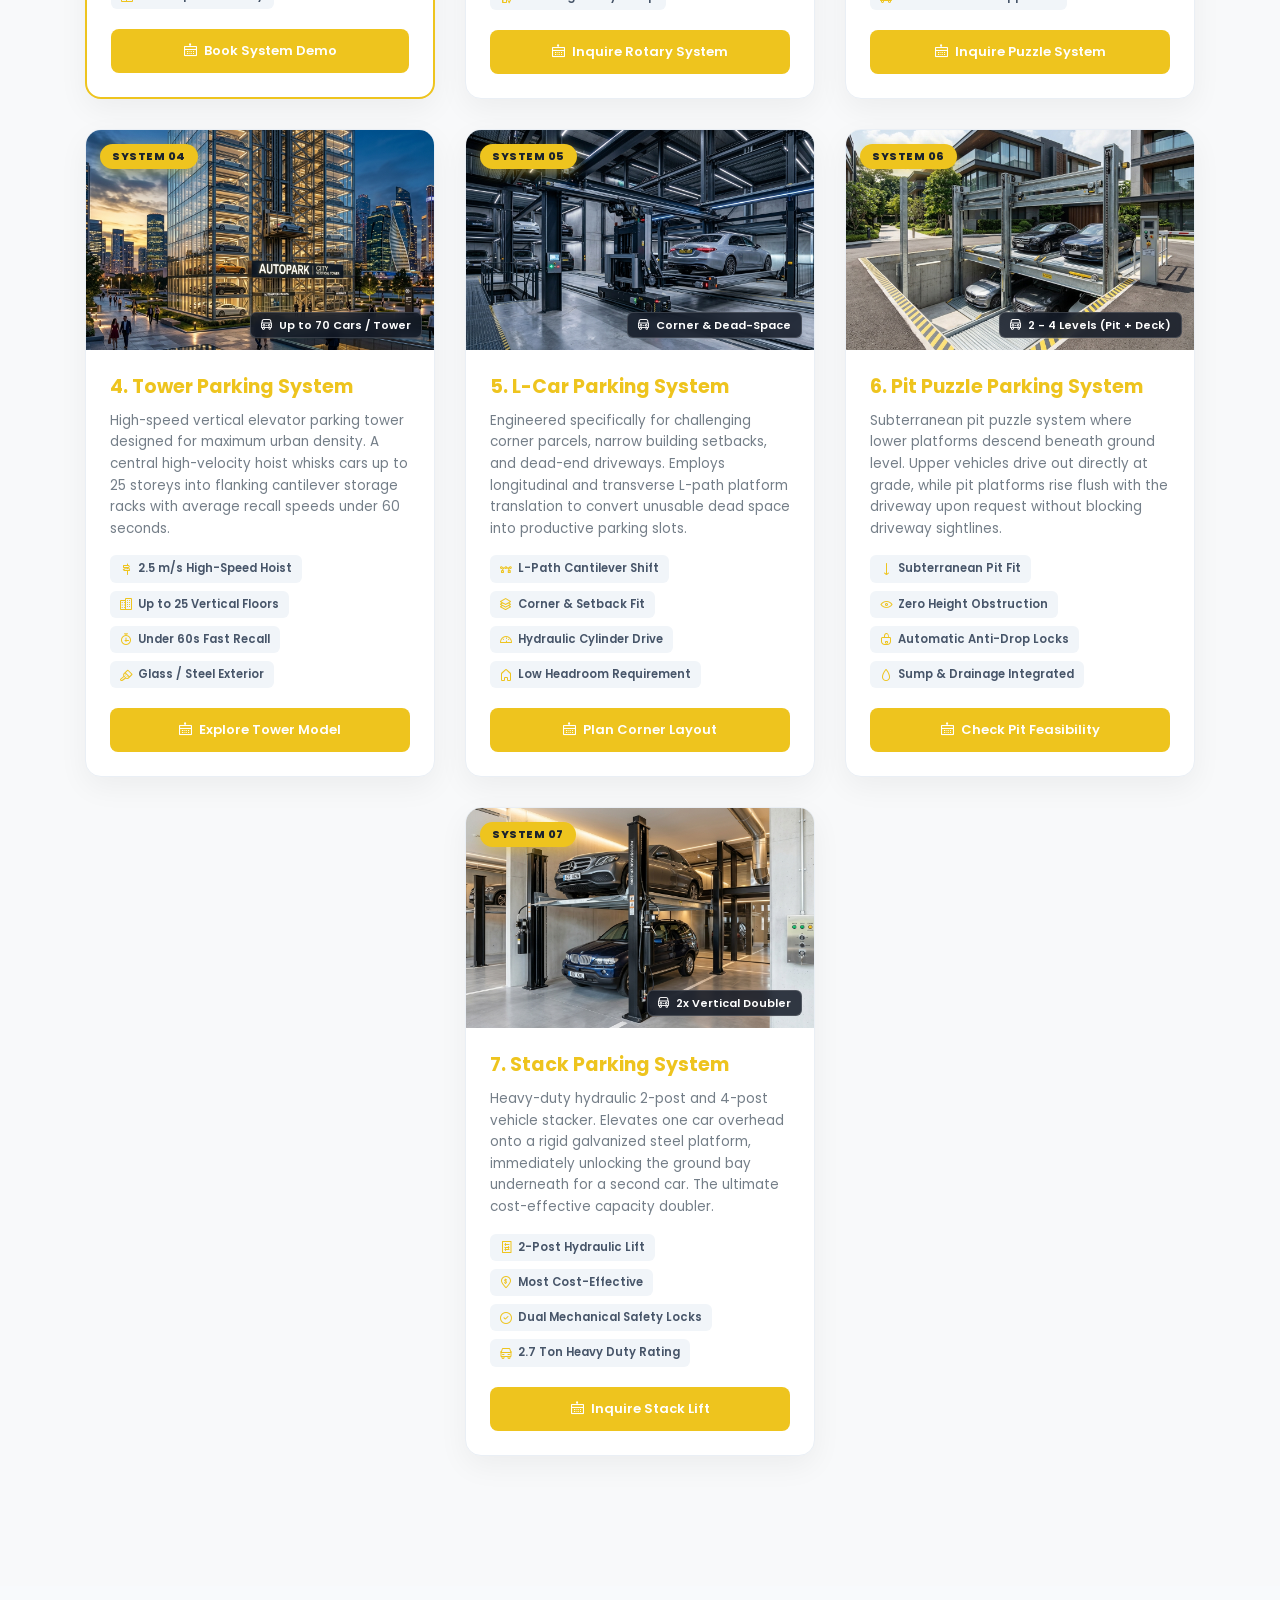
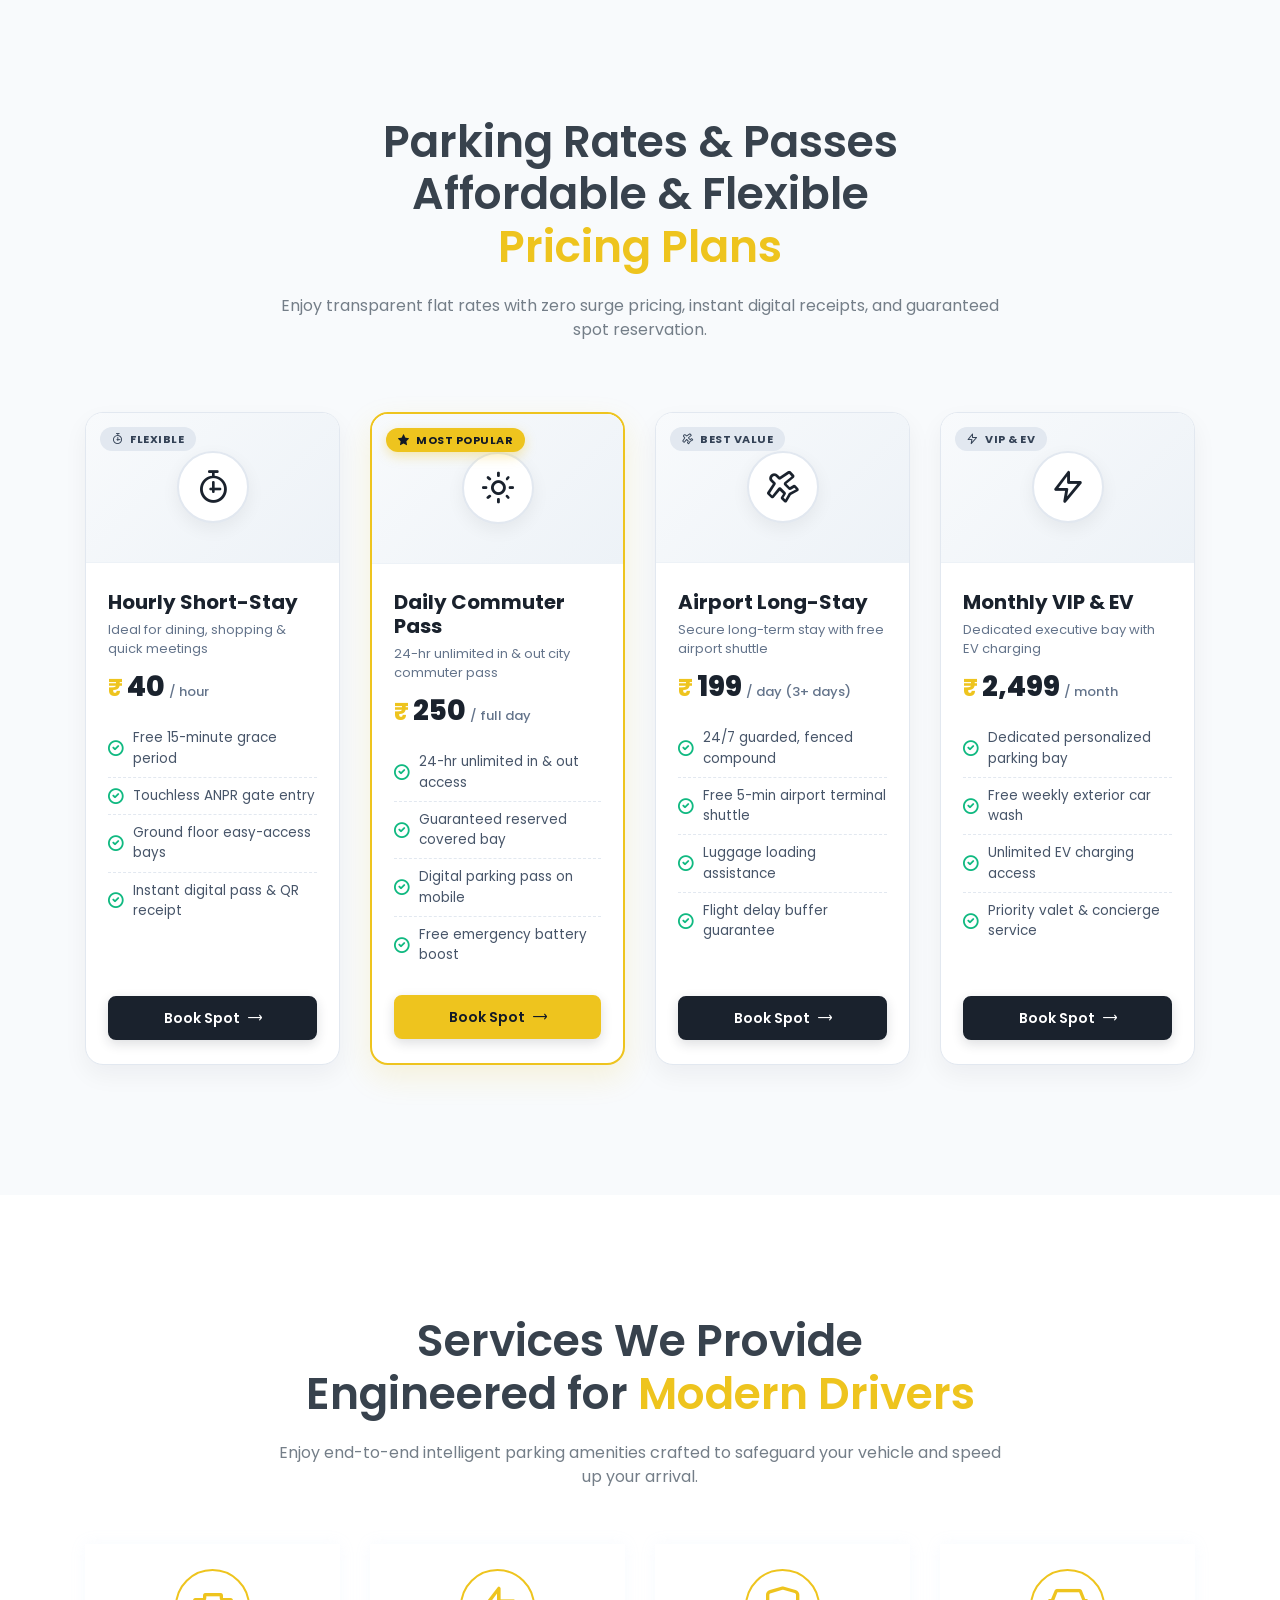
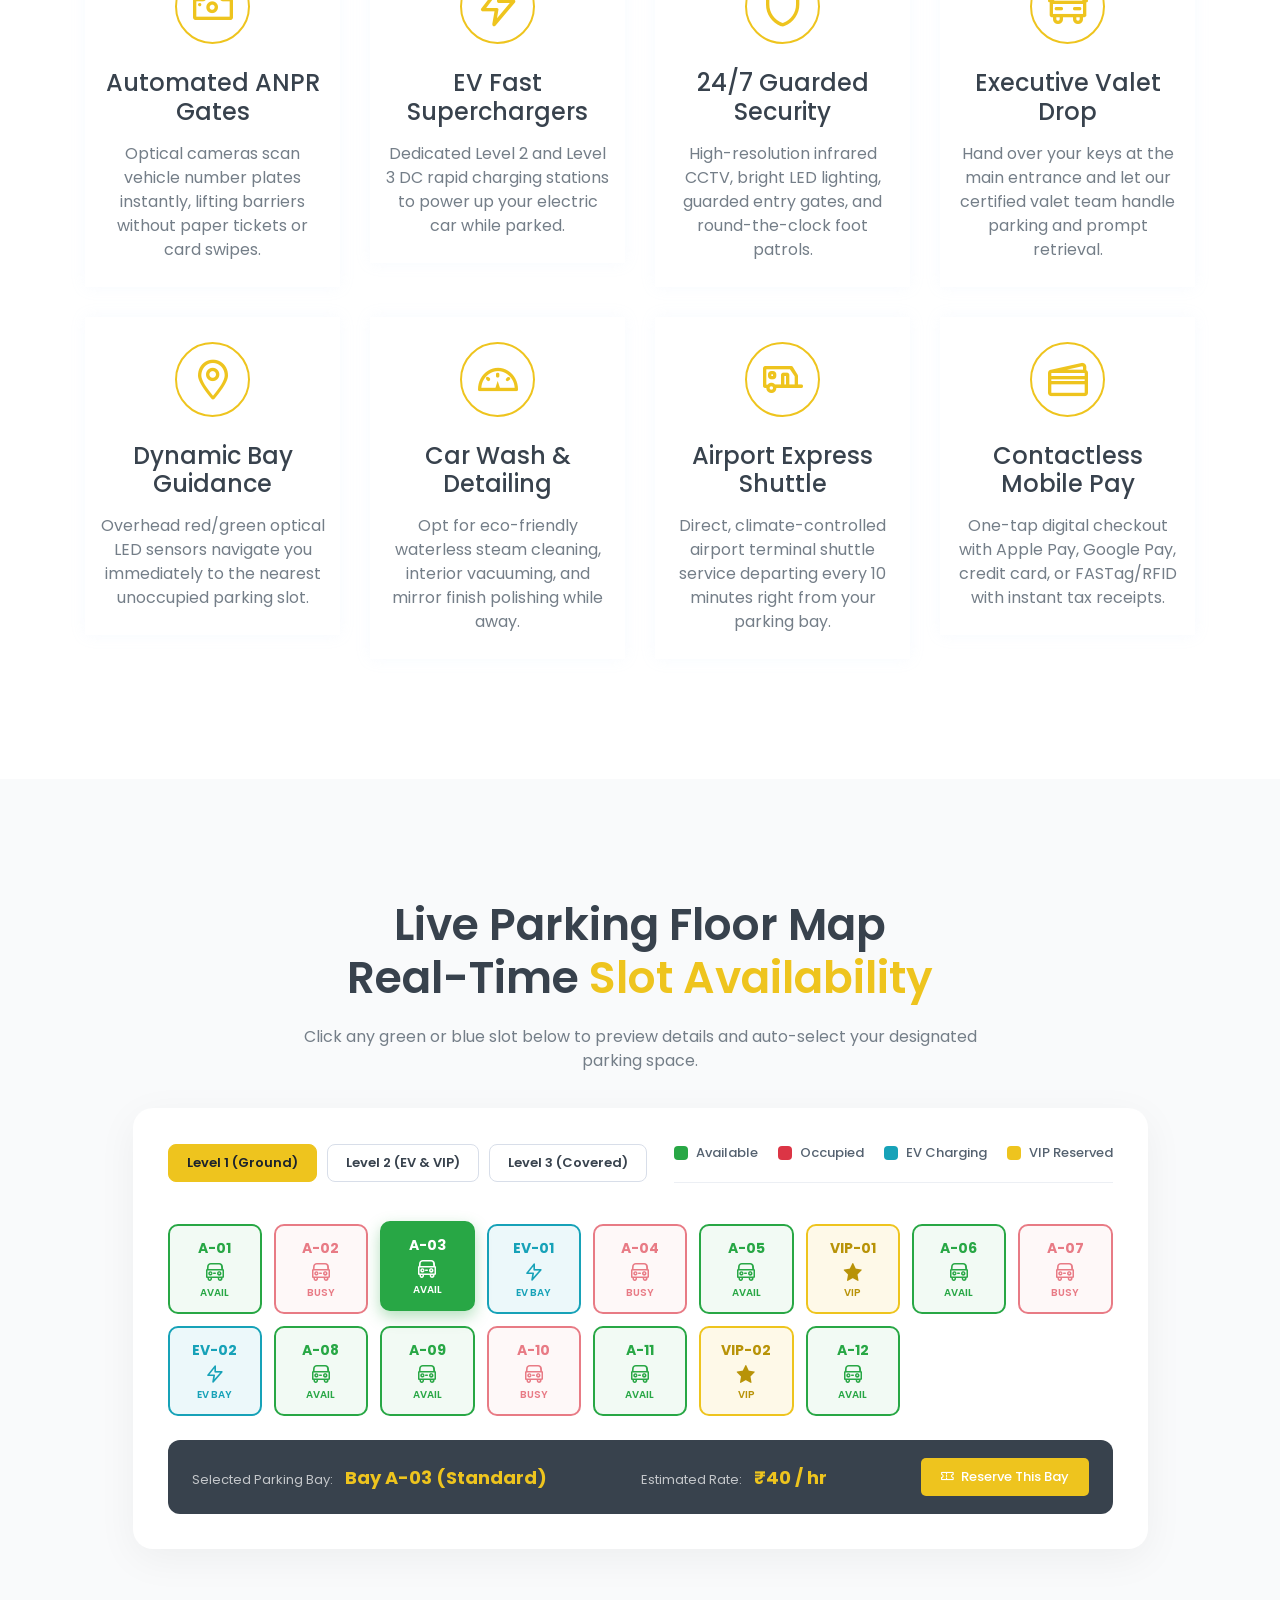
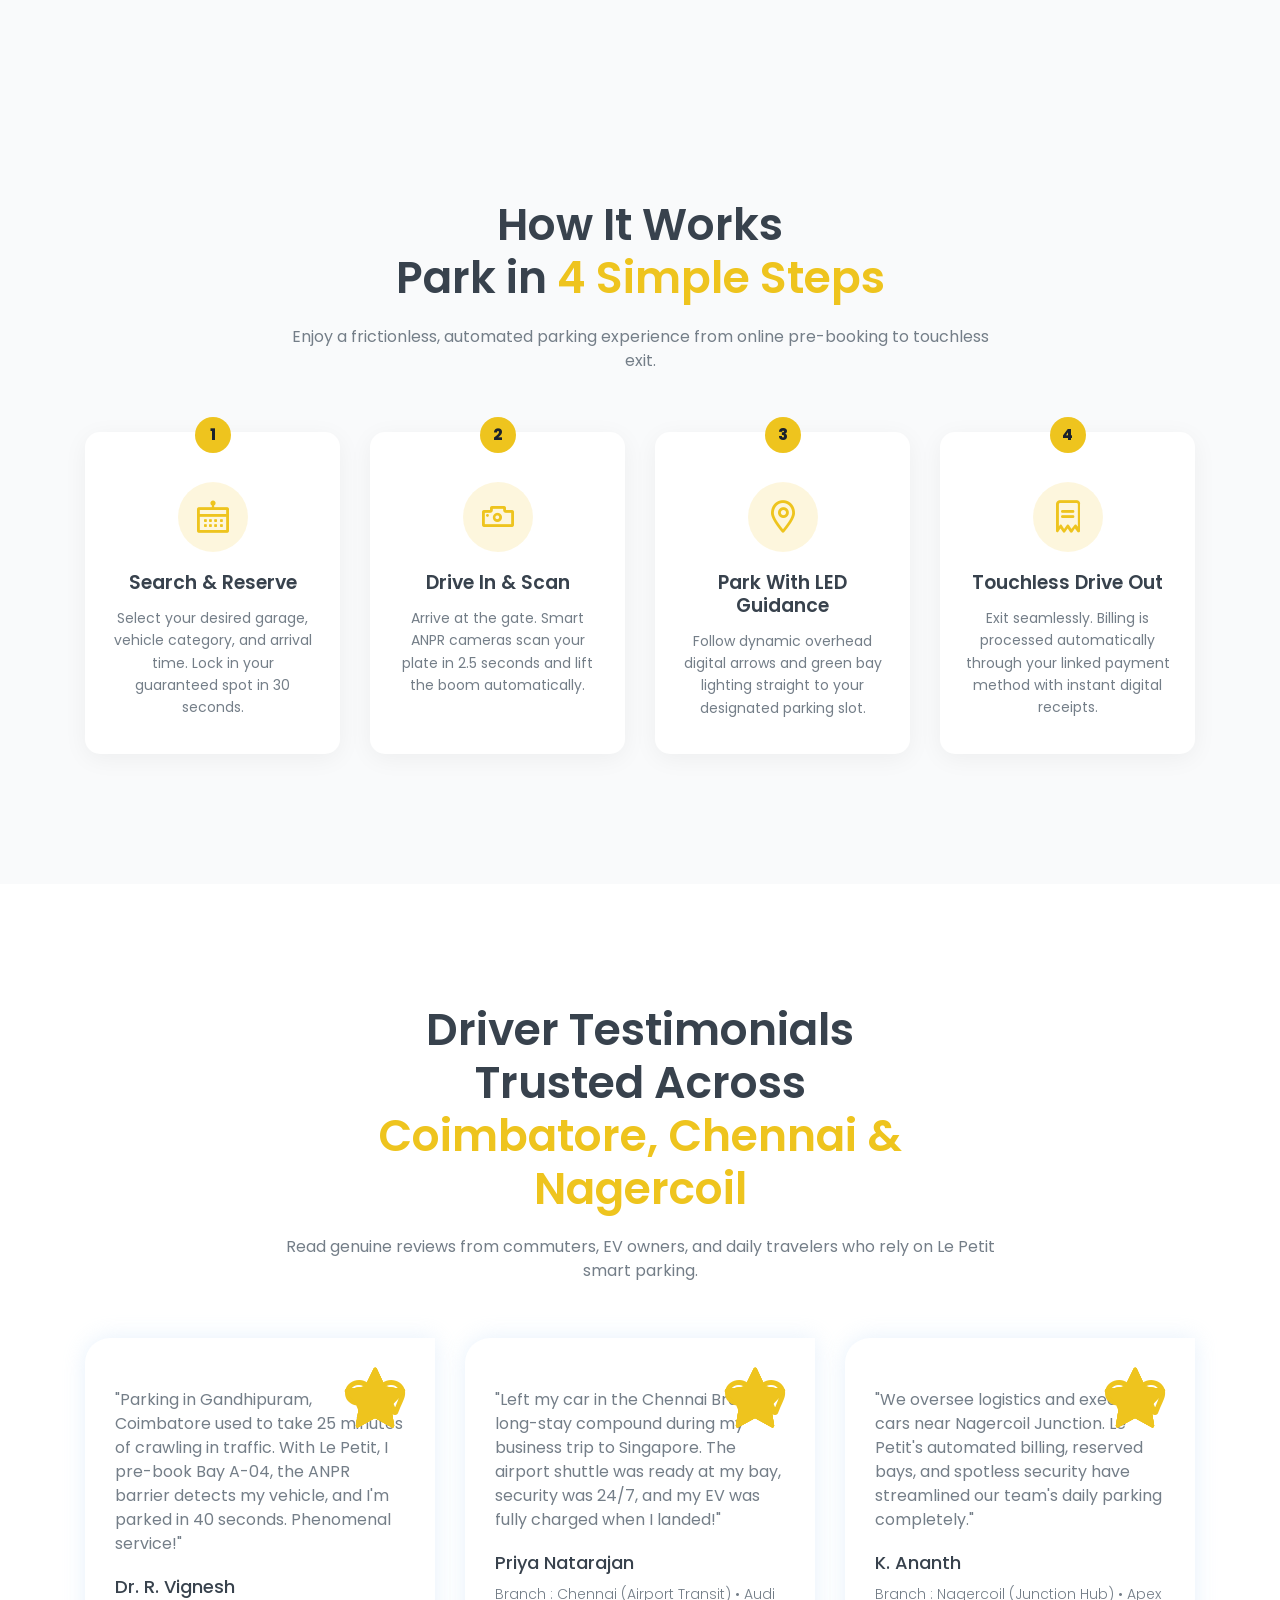
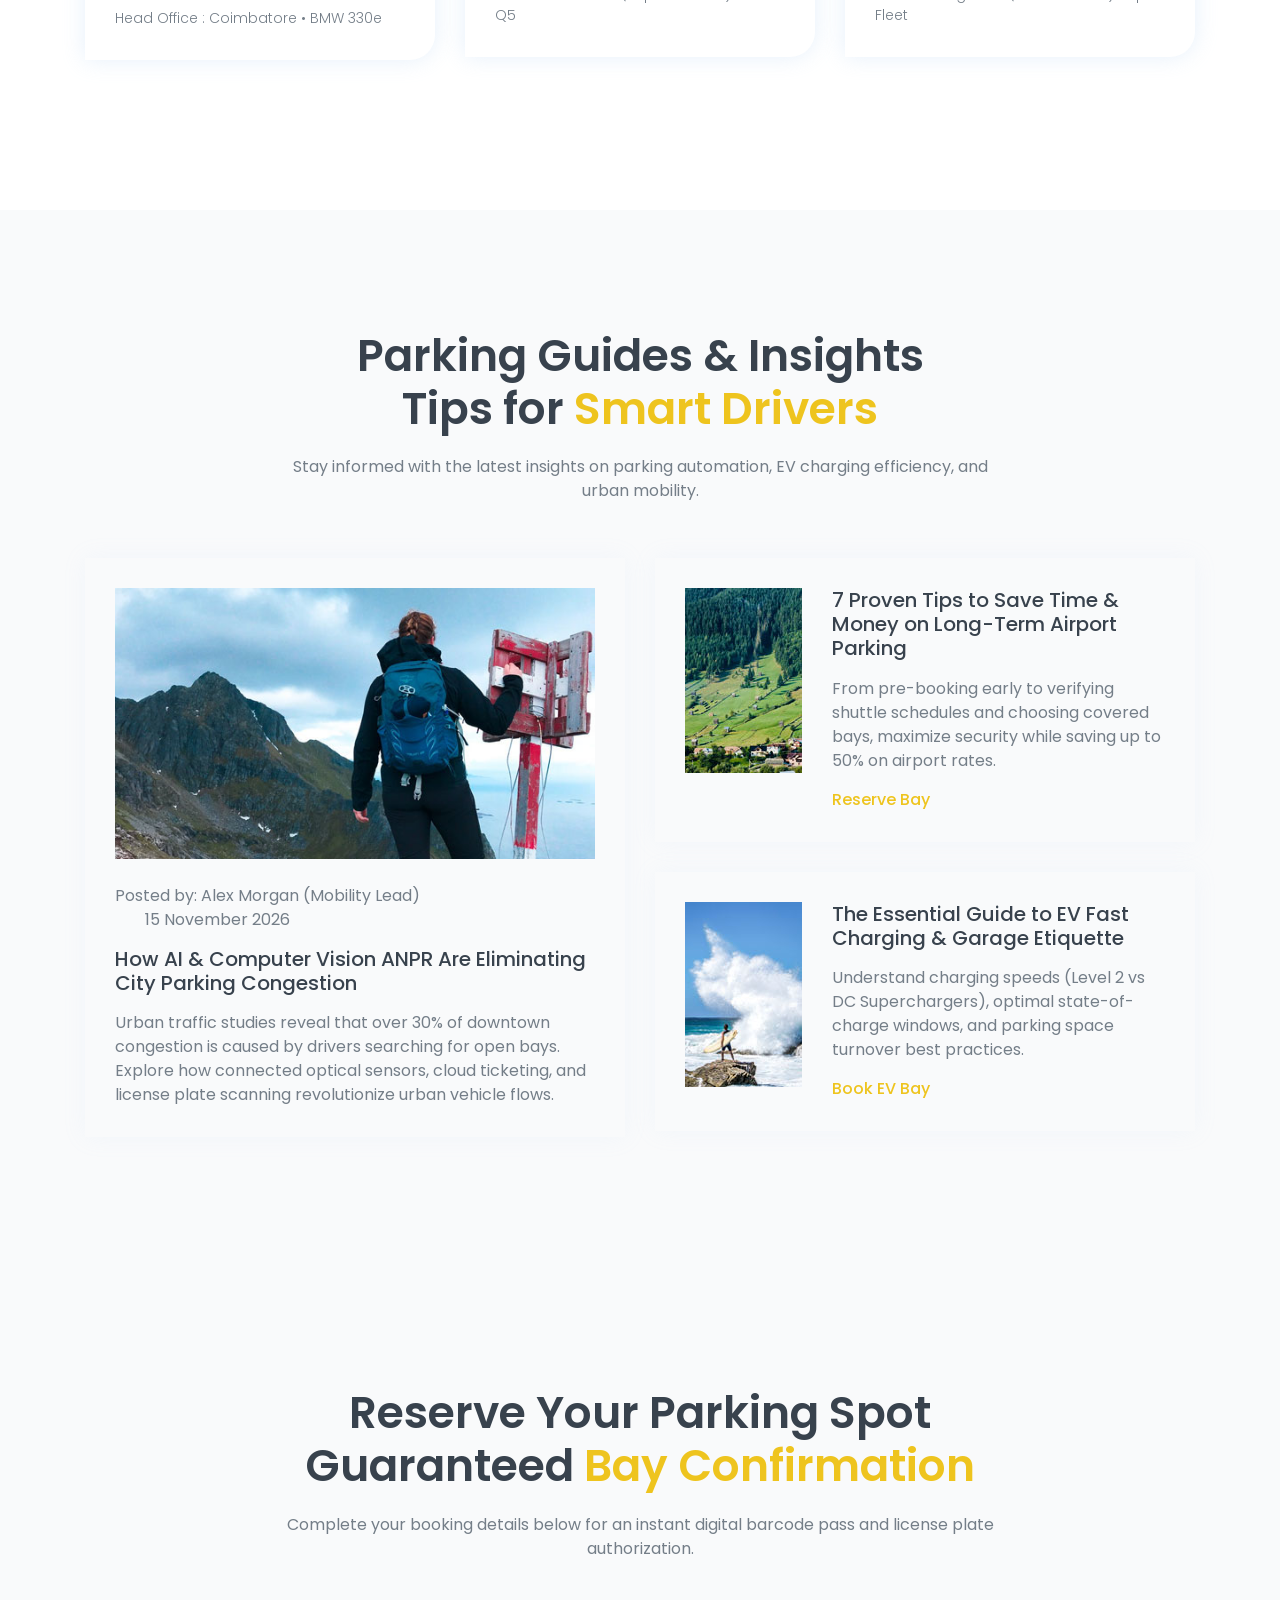
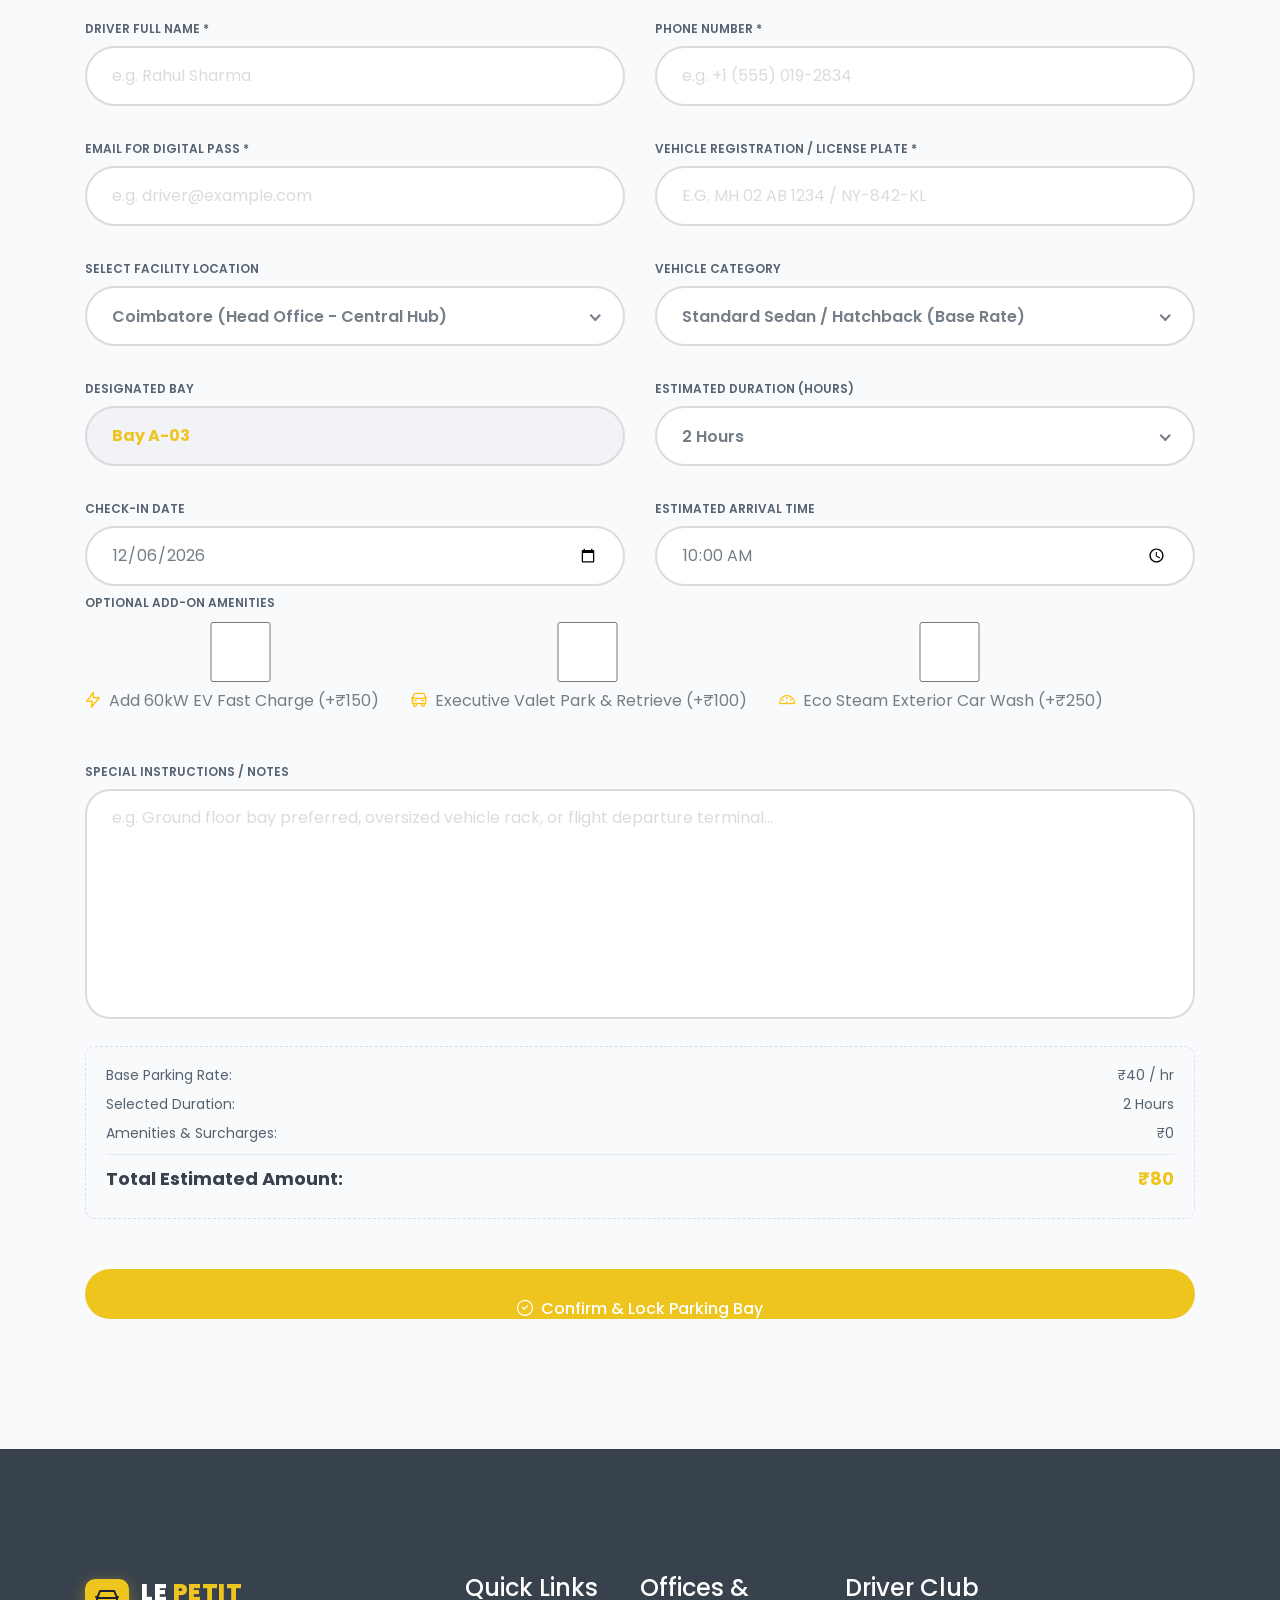
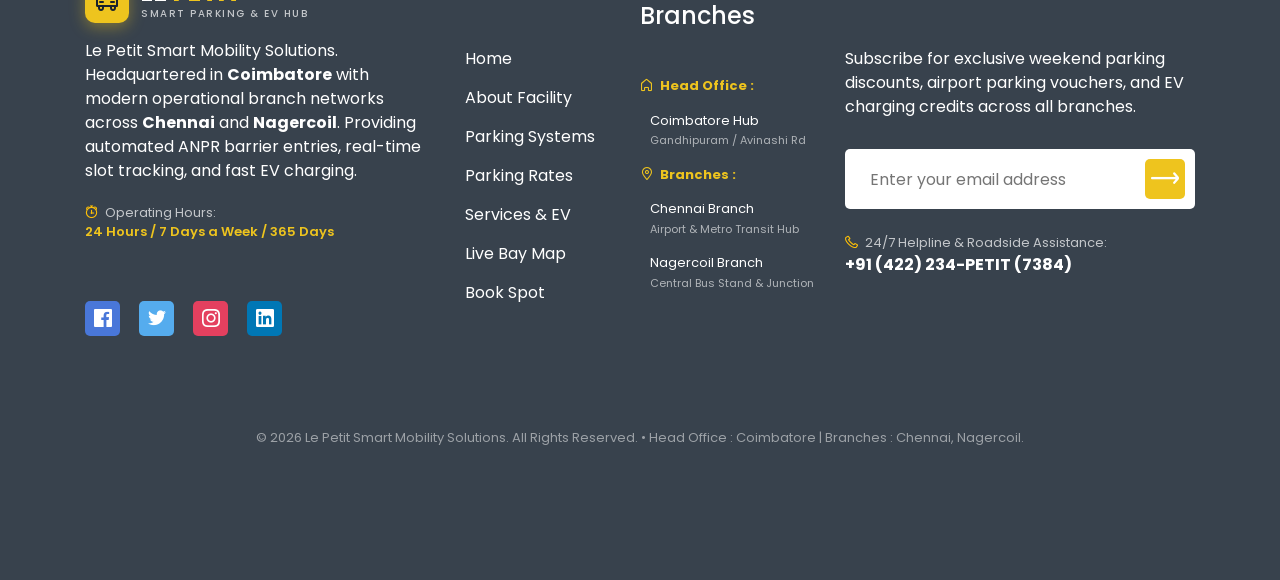
==== commit 6d5aaf0a: "first" ====
--- a/index-2.html
+++ b/index-2.html
@@ -88,6 +88,9 @@
                                     </li>
                                     <li class="nav-item">
                                         <a class="page-scroll" href="#about">About</a>
+                                    </li>
+                                    <li class="nav-item">
+                                        <a class="page-scroll" href="#systems">Systems</a>
                                     </li>
                                     <li class="nav-item">
                                         <a class="page-scroll" href="#packages">Rates</a>
@@ -165,52 +168,7 @@
                             </div> <!-- slider content -->
                         </div>
 
-                        <!-- Hero Quick Reservation Search Box -->
-                        <div class="col-lg-5 col-md-12 mt-4 mt-lg-0 wow fadeInRightBig" data-wow-duration="1.3s"
-                            data-wow-delay="0.5s">
-                            <div class="hero_search_box">
-                                <h4 class="mb-3" style="color: #38424D; font-size: 20px; font-weight: 700;">
-                                    <i class="lni lni-car text-warning mr-1"></i> Quick Spot Finder
-                                </h4>
-                                <div class="row">
-                                    <div class="col-12 mb-3">
-                                        <label><i class="lni lni-map-marker mr-1"></i> Parking Facility Location</label>
-                                        <select id="quickLocation" class="form-control">
-                                            <option value="coimbatore">Coimbatore (Head Office - Central Hub)</option>
-                                            <option value="chennai">Chennai (Branch - Airport &amp; Transit Hub)
-                                            </option>
-                                            <option value="nagercoil">Nagercoil (Branch - Railway &amp; Town Center)
-                                            </option>
-                                        </select>
-                                    </div>
-                                    <div class="col-sm-6 mb-3">
-                                        <label><i class="lni lni-car-alt mr-1"></i> Vehicle Type</label>
-                                        <select id="quickVehicleType" class="form-control">
-                                            <option value="car">Sedan / Hatchback</option>
-                                            <option value="suv">SUV / Premium 4x4</option>
-                                            <option value="ev">Electric Vehicle (EV)</option>
-                                            <option value="bike">Two-Wheeler / Bike</option>
-                                        </select>
-                                    </div>
-                                    <div class="col-sm-6 mb-3">
-                                        <label><i class="lni lni-timer mr-1"></i> Duration</label>
-                                        <select id="quickDuration" class="form-control">
-                                            <option value="2">2 Hours (₹80)</option>
-                                            <option value="4">4 Hours (₹150)</option>
-                                            <option value="8">8 Hours / Full Day (₹250)</option>
-                                            <option value="weekend">Weekend Pass (₹499)</option>
-                                            <option value="weekly">Weekly Airport Bay (₹1,499)</option>
-                                        </select>
-                                    </div>
-                                    <div class="col-12">
-                                        <a href="#contact" class="main-btn page-scroll text-center d-block"
-                                            onclick="applyQuickSearch()">
-                                            <i class="lni lni-checkmark-circle mr-1"></i> Check Rates &amp; Book
-                                        </a>
-                                    </div>
-                                </div>
-                            </div>
-                        </div> <!-- col-lg-5 -->
+                       
                     </div> <!-- row -->
                 </div> <!-- container -->
             </div> <!-- single slider -->
@@ -222,7 +180,7 @@
     <section id="about" class="about_area pt-130 pb-130">
         <div class="about_wrapper">
             <div class="about_image bg_cover"
-                style="background-image: linear-gradient(rgba(0,0,0,0.15), rgba(0,0,0,0.3)), url(assets/images/about_image.jpg)">
+                style="background-image: linear-gradient(rgba(0,0,0,0.15), rgba(0,0,0,0.3)), url(assets/images/aa1.jpg)">
             </div>
             <div class="container">
                 <div class="row justify-content-end">
@@ -305,16 +263,213 @@
     </section>
     <!--====== ABOUT PART ENDS ======-->
 
+    <!--====== SMART PARKING SYSTEMS PART START ======-->
+    <section id="systems" class="systems_area pt-120 pb-130">
+        <div class="container">
+            <div class="row justify-content-center">
+                <div class="col-lg-8">
+                    <div class="section_title text-center pb-25">
+                        <h3 class="title">Engineered Parking Systems <br> Advanced <span>Automated &amp; Mechanical Solutions</span></h3>
+                        <p>Discover our precision-engineered space-multiplier systems. From robotic AGV shuttles to vertical carousels and multi-tier puzzles, maximizing vehicle capacity across Coimbatore, Chennai, and Nagercoil.</p>
+                    </div> <!-- section title -->
+                </div>
+            </div> <!-- row -->
+
+            <div class="row justify-content-center">
+                <!-- System 1: Fully Automated Parking System -->
+                <div class="col-lg-4 col-md-6 col-sm-12">
+                    <div class="single_system_card featured_system wow fadeInUp" data-wow-duration="1.2s" data-wow-delay="0.2s">
+                        <div class="system_image_wrapper">
+                            <span class="system_num_badge"><i class="lni lni-star-filled mr-1"></i> System 01</span>
+                            <span class="system_capacity_tag"><i class="lni lni-car mr-1"></i> 100 - 1,000+ Cars</span>
+                            <img src="assets/images/aa1.jpg" alt="1. Fully Automated Parking System">
+                        </div>
+                        <div class="system_content">
+                            <h4 class="system_title"><a href="javascript:void(0)">1. Fully Automated Parking System</a></h4>
+                            <p class="system_desc">
+                                Fully computer-controlled robotic shuttle and pallet-less AGV mechanism. Drivers pull into a comfortable ground-floor cabin; smart robotic carriers lift and store the car on multi-tier racks with zero human entry inside the bay vault.
+                            </p>
+                            <div class="system_specs">
+                                <span class="system_spec_tag"><i class="lni lni-cog"></i> Robotic AGV Shuttles</span>
+                                <span class="system_spec_tag"><i class="lni lni-timer"></i> 60-90s Fast Retrieval</span>
+                                <span class="system_spec_tag"><i class="lni lni-shield"></i> 100% Touchless &amp; Scratch-Free</span>
+                                <span class="system_spec_tag"><i class="lni lni-apartment"></i> 300% Space Density</span>
+                            </div>
+                            <a href="#contact" class="main-btn page-scroll" onclick="selectSystem('1. Fully Automated Parking System')">
+                                <i class="lni lni-calendar mr-1"></i> Book System Demo
+                            </a>
+                        </div>
+                    </div>
+                </div>
+
+                <!-- System 2: Rotary Parking System -->
+                <div class="col-lg-4 col-md-6 col-sm-12">
+                    <div class="single_system_card wow fadeInUp" data-wow-duration="1.2s" data-wow-delay="0.4s">
+                        <div class="system_image_wrapper">
+                            <span class="system_num_badge">System 02</span>
+                            <span class="system_capacity_tag"><i class="lni lni-car mr-1"></i> 8 - 16 Cars</span>
+                            <img src="assets/images/rotary-parking.jpg" alt="2. Rotary Parking System">
+                        </div>
+                        <div class="system_content">
+                            <h4 class="system_title"><a href="javascript:void(0)">2. Rotary Parking System</a></h4>
+                            <p class="system_desc">
+                                Vertical rotating carousel system operating on a continuous mechanical loop. Revolves bi-directionally to park up to 16 vehicles within the ground footprint of only 2 cars. Ultra-compact, quiet, and easily relocatable.
+                            </p>
+                            <div class="system_specs">
+                                <span class="system_spec_tag"><i class="lni lni-spinner-arrow"></i> Vertical Carousel Drive</span>
+                                <span class="system_spec_tag"><i class="lni lni-arrows-horizontal"></i> Footprint: Only 35 m²</span>
+                                <span class="system_spec_tag"><i class="lni lni-bolt"></i> Low Energy Consumption</span>
+                                <span class="system_spec_tag"><i class="lni lni-ruler-pencil"></i> Fast Plug &amp; Play Setup</span>
+                            </div>
+                            <a href="#contact" class="main-btn page-scroll" onclick="selectSystem('2. Rotary Parking System')">
+                                <i class="lni lni-calendar mr-1"></i> Inquire Rotary System
+                            </a>
+                        </div>
+                    </div>
+                </div>
+
+                <!-- System 3: Puzzle Parking System -->
+                <div class="col-lg-4 col-md-6 col-sm-12">
+                    <div class="single_system_card wow fadeInUp" data-wow-duration="1.2s" data-wow-delay="0.6s">
+                        <div class="system_image_wrapper">
+                            <span class="system_num_badge">System 03</span>
+                            <span class="system_capacity_tag"><i class="lni lni-car mr-1"></i> 2 - 6 Levels</span>
+                            <img src="assets/images/puzzle-parking.jpg" alt="3. Puzzle Parking System">
+                        </div>
+                        <div class="system_content">
+                            <h4 class="system_title"><a href="javascript:void(0)">3. Puzzle Parking System</a></h4>
+                            <p class="system_desc">
+                                Coordinated lift-and-slide matrix system. Pallets slide horizontally and hoist vertically to open an exit pathway so any vehicle can be retrieved independently at any time via automated touchscreen or smart RFID card.
+                            </p>
+                            <div class="system_specs">
+                                <span class="system_spec_tag"><i class="lni lni-grid-alt"></i> Lift &amp; Slide Matrix</span>
+                                <span class="system_spec_tag"><i class="lni lni-key"></i> 100% Independent Access</span>
+                                <span class="system_spec_tag"><i class="lni lni-display"></i> Touchscreen / RFID Swipe</span>
+                                <span class="system_spec_tag"><i class="lni lni-car"></i> Sedans &amp; SUVs Supported</span>
+                            </div>
+                            <a href="#contact" class="main-btn page-scroll" onclick="selectSystem('3. Puzzle Parking System')">
+                                <i class="lni lni-calendar mr-1"></i> Inquire Puzzle System
+                            </a>
+                        </div>
+                    </div>
+                </div>
+
+                <!-- System 4: Tower Parking System -->
+                <div class="col-lg-4 col-md-6 col-sm-12">
+                    <div class="single_system_card wow fadeInUp" data-wow-duration="1.2s" data-wow-delay="0.3s">
+                        <div class="system_image_wrapper">
+                            <span class="system_num_badge">System 04</span>
+                            <span class="system_capacity_tag"><i class="lni lni-car mr-1"></i> Up to 70 Cars / Tower</span>
+                            <img src="assets/images/tower-parking.jpg" alt="4. Tower Parking System">
+                        </div>
+                        <div class="system_content">
+                            <h4 class="system_title"><a href="javascript:void(0)">4. Tower Parking System</a></h4>
+                            <p class="system_desc">
+                                High-speed vertical elevator parking tower designed for maximum urban density. A central high-velocity hoist whisks cars up to 25 storeys into flanking cantilever storage racks with average recall speeds under 60 seconds.
+                            </p>
+                            <div class="system_specs">
+                                <span class="system_spec_tag"><i class="lni lni-direction-alt"></i> 2.5 m/s High-Speed Hoist</span>
+                                <span class="system_spec_tag"><i class="lni lni-apartment"></i> Up to 25 Vertical Floors</span>
+                                <span class="system_spec_tag"><i class="lni lni-timer"></i> Under 60s Fast Recall</span>
+                                <span class="system_spec_tag"><i class="lni lni-brush"></i> Glass / Steel Exterior</span>
+                            </div>
+                            <a href="#contact" class="main-btn page-scroll" onclick="selectSystem('4. Tower Parking System')">
+                                <i class="lni lni-calendar mr-1"></i> Explore Tower Model
+                            </a>
+                        </div>
+                    </div>
+                </div>
+
+                <!-- System 5: L-Car Parking System -->
+                <div class="col-lg-4 col-md-6 col-sm-12">
+                    <div class="single_system_card wow fadeInUp" data-wow-duration="1.2s" data-wow-delay="0.5s">
+                        <div class="system_image_wrapper">
+                            <span class="system_num_badge">System 05</span>
+                            <span class="system_capacity_tag"><i class="lni lni-car mr-1"></i> Corner &amp; Dead-Space</span>
+                            <img src="assets/images/lcar-parking.jpg" alt="5. L-Car Parking System">
+                        </div>
+                        <div class="system_content">
+                            <h4 class="system_title"><a href="javascript:void(0)">5. L-Car Parking System</a></h4>
+                            <p class="system_desc">
+                                Engineered specifically for challenging corner parcels, narrow building setbacks, and dead-end driveways. Employs longitudinal and transverse L-path platform translation to convert unusable dead space into productive parking slots.
+                            </p>
+                            <div class="system_specs">
+                                <span class="system_spec_tag"><i class="lni lni-vector"></i> L-Path Cantilever Shift</span>
+                                <span class="system_spec_tag"><i class="lni lni-layers"></i> Corner &amp; Setback Fit</span>
+                                <span class="system_spec_tag"><i class="lni lni-dashboard"></i> Hydraulic Cylinder Drive</span>
+                                <span class="system_spec_tag"><i class="lni lni-home"></i> Low Headroom Requirement</span>
+                            </div>
+                            <a href="#contact" class="main-btn page-scroll" onclick="selectSystem('5. L-Car Parking System')">
+                                <i class="lni lni-calendar mr-1"></i> Plan Corner Layout
+                            </a>
+                        </div>
+                    </div>
+                </div>
+
+                <!-- System 6: Pit Puzzle Parking System -->
+                <div class="col-lg-4 col-md-6 col-sm-12">
+                    <div class="single_system_card wow fadeInUp" data-wow-duration="1.2s" data-wow-delay="0.7s">
+                        <div class="system_image_wrapper">
+                            <span class="system_num_badge">System 06</span>
+                            <span class="system_capacity_tag"><i class="lni lni-car mr-1"></i> 2 - 4 Levels (Pit + Deck)</span>
+                            <img src="assets/images/pit-puzzle-parking.jpg" alt="6. Pit Puzzle Parking System">
+                        </div>
+                        <div class="system_content">
+                            <h4 class="system_title"><a href="javascript:void(0)">6. Pit Puzzle Parking System</a></h4>
+                            <p class="system_desc">
+                                Subterranean pit puzzle system where lower platforms descend beneath ground level. Upper vehicles drive out directly at grade, while pit platforms rise flush with the driveway upon request without blocking driveway sightlines.
+                            </p>
+                            <div class="system_specs">
+                                <span class="system_spec_tag"><i class="lni lni-arrow-down"></i> Subterranean Pit Fit</span>
+                                <span class="system_spec_tag"><i class="lni lni-eye"></i> Zero Height Obstruction</span>
+                                <span class="system_spec_tag"><i class="lni lni-lock"></i> Automatic Anti-Drop Locks</span>
+                                <span class="system_spec_tag"><i class="lni lni-drop"></i> Sump &amp; Drainage Integrated</span>
+                            </div>
+                            <a href="#contact" class="main-btn page-scroll" onclick="selectSystem('6. Pit Puzzle Parking System')">
+                                <i class="lni lni-calendar mr-1"></i> Check Pit Feasibility
+                            </a>
+                        </div>
+                    </div>
+                </div>
+
+                <!-- System 7: Stack Parking System -->
+                <div class="col-lg-4 col-md-6 col-sm-12">
+                    <div class="single_system_card wow fadeInUp" data-wow-duration="1.2s" data-wow-delay="0.4s">
+                        <div class="system_image_wrapper">
+                            <span class="system_num_badge">System 07</span>
+                            <span class="system_capacity_tag"><i class="lni lni-car mr-1"></i> 2x Vertical Doubler</span>
+                            <img src="assets/images/stack-parking.jpg" alt="7. Stack Parking System">
+                        </div>
+                        <div class="system_content">
+                            <h4 class="system_title"><a href="javascript:void(0)">7. Stack Parking System</a></h4>
+                            <p class="system_desc">
+                                Heavy-duty hydraulic 2-post and 4-post vehicle stacker. Elevates one car overhead onto a rigid galvanized steel platform, immediately unlocking the ground bay underneath for a second car. The ultimate cost-effective capacity doubler.
+                            </p>
+                            <div class="system_specs">
+                                <span class="system_spec_tag"><i class="lni lni-control-panel"></i> 2-Post Hydraulic Lift</span>
+                                <span class="system_spec_tag"><i class="lni lni-money-location"></i> Most Cost-Effective</span>
+                                <span class="system_spec_tag"><i class="lni lni-checkmark-circle"></i> Dual Mechanical Safety Locks</span>
+                                <span class="system_spec_tag"><i class="lni lni-car-alt"></i> 2.7 Ton Heavy Duty Rating</span>
+                            </div>
+                            <a href="#contact" class="main-btn page-scroll" onclick="selectSystem('7. Stack Parking System')">
+                                <i class="lni lni-calendar mr-1"></i> Inquire Stack Lift
+                            </a>
+                        </div>
+                    </div>
+                </div>
+            </div> <!-- row -->
+        </div> <!-- container -->
+    </section>
+    <!--====== SMART PARKING SYSTEMS PART ENDS ======-->
+
     <!--====== RATES & PACKAGES PART START ======-->
     <section id="packages" class="destination_area pt-130 pb-130">
         <div class="container">
             <div class="row justify-content-center">
                 <div class="col-lg-8">
                     <div class="section_title text-center pb-40">
-                        <h3 class="title">Parking Rates &amp; Passes <br> Affordable &amp; Flexible <span>Pricing
-                                Plans</span></h3>
-                        <p>Enjoy transparent, flat rates with zero surge pricing and zero hidden fees. Pre-book your
-                            guaranteed parking spot in seconds.</p>
+                        <h3 class="title">Parking Rates &amp; Passes <br> Affordable &amp; Flexible <span>Pricing Plans</span></h3>
+                        <p>Enjoy transparent flat rates with zero surge pricing, instant digital receipts, and guaranteed spot reservation.</p>
                     </div>
                 </div>
             </div> <!-- row -->
@@ -322,118 +477,116 @@
             <div class="row">
                 <!-- Package 1: Hourly -->
                 <div class="col-lg-3 col-md-6 col-sm-12">
-                    <div class="single_destination mt-30 wow fadeInUp" data-wow-duration="1.2s" data-wow-delay="0.2s">
+                    <div class="single_destination wow fadeInUp" data-wow-duration="1.2s" data-wow-delay="0.2s">
                         <div class="destination_image">
-                            <div
-                                style="height: 180px; background: #2A3644; display: flex; align-items: center; justify-content: center; color: #EEC41E; font-size: 50px;">
+                            <span class="badge_tag"><i class="lni lni-timer mr-1"></i> Flexible</span>
+                            <div class="dest_icon_circle">
                                 <i class="lni lni-timer"></i>
                             </div>
                         </div>
                         <div class="destination_content">
-                            <a href="#contact" class="main-btn page-scroll"
-                                onclick="selectPlan('Hourly Short-Stay', 40)">Book</a>
-                            <h4 class="title"><a href="javascript:void(0)">Hourly Short-Stay</a></h4>
-                            <p class="price" style="font-weight: 700; color: #EEC41E; font-size: 20px;">₹40 <span
-                                    style="font-size: 13px; font-weight: normal; color: #747E88;">/ hour</span></p>
+                            <h4 class="title"><a href="#contact" class="page-scroll" onclick="selectPlan('Hourly Short-Stay', 40)">Hourly Short-Stay</a></h4>
+                            <p class="plan_tagline">Ideal for dining, shopping &amp; quick meetings</p>
+                            <div class="price">
+                                <span class="currency">₹</span>40 <span class="period">/ hour</span>
+                            </div>
 
                             <ul class="package_features">
-                                <li><i class="lni lni-checkmark"></i> Ideal for dining, shopping &amp; meetings</li>
-                                <li><i class="lni lni-checkmark"></i> Free 15-minute grace period</li>
-                                <li><i class="lni lni-checkmark"></i> Touchless ANPR gate entry</li>
-                                <li><i class="lni lni-checkmark"></i> Ground floor easy-access bays</li>
+                                <li><i class="lni lni-checkmark-circle"></i> Free 15-minute grace period</li>
+                                <li><i class="lni lni-checkmark-circle"></i> Touchless ANPR gate entry</li>
+                                <li><i class="lni lni-checkmark-circle"></i> Ground floor easy-access bays</li>
+                                <li><i class="lni lni-checkmark-circle"></i> Instant digital pass &amp; QR receipt</li>
                             </ul>
-                            <a href="#contact" class="more page-scroll"
-                                onclick="selectPlan('Hourly Short-Stay', 40)"><i class="lni lni-arrow-right"></i></a>
+                            <a href="#contact" class="main-btn package_btn page-scroll" onclick="selectPlan('Hourly Short-Stay', 40)">
+                                <span>Book Spot</span> <i class="lni lni-arrow-right"></i>
+                            </a>
                         </div>
                     </div>
                 </div>
 
                 <!-- Package 2: Daily (Featured) -->
                 <div class="col-lg-3 col-md-6 col-sm-12">
-                    <div class="single_destination mt-30 wow fadeInUp" data-wow-duration="1.2s" data-wow-delay="0.4s"
-                        style="border: 2px solid #EEC41E; border-radius: 6px; position: relative;">
-                        <span class="badge_popular">Most Popular</span>
+                    <div class="single_destination featured_package wow fadeInUp" data-wow-duration="1.2s" data-wow-delay="0.4s">
                         <div class="destination_image">
-                            <div
-                                style="height: 180px; background: #1F2A38; display: flex; align-items: center; justify-content: center; color: #EEC41E; font-size: 50px;">
+                            <span class="badge_popular"><i class="lni lni-star-filled mr-1"></i> Most Popular</span>
+                            <div class="dest_icon_circle">
                                 <i class="lni lni-sun"></i>
                             </div>
                         </div>
                         <div class="destination_content">
-                            <a href="#contact" class="main-btn page-scroll"
-                                onclick="selectPlan('Daily Commuter Pass', 250)">Book</a>
-                            <h4 class="title"><a href="javascript:void(0)">Daily Commuter Pass</a></h4>
-                            <p class="price" style="font-weight: 700; color: #EEC41E; font-size: 20px;">₹250 <span
-                                    style="font-size: 13px; font-weight: normal; color: #747E88;">/ full day</span></p>
+                            <h4 class="title"><a href="#contact" class="page-scroll" onclick="selectPlan('Daily Commuter Pass', 250)">Daily Commuter Pass</a></h4>
+                            <p class="plan_tagline">24-hr unlimited in &amp; out city commuter pass</p>
+                            <div class="price">
+                                <span class="currency">₹</span>250 <span class="period">/ full day</span>
+                            </div>
 
                             <ul class="package_features">
-                                <li><i class="lni lni-checkmark"></i> 24-hr unlimited in &amp; out access</li>
-                                <li><i class="lni lni-checkmark"></i> Guaranteed reserved covered bay</li>
-                                <li><i class="lni lni-checkmark"></i> Digital parking pass on mobile</li>
-                                <li><i class="lni lni-checkmark"></i> Free emergency battery boost</li>
+                                <li><i class="lni lni-checkmark-circle"></i> 24-hr unlimited in &amp; out access</li>
+                                <li><i class="lni lni-checkmark-circle"></i> Guaranteed reserved covered bay</li>
+                                <li><i class="lni lni-checkmark-circle"></i> Digital parking pass on mobile</li>
+                                <li><i class="lni lni-checkmark-circle"></i> Free emergency battery boost</li>
                             </ul>
-                            <a href="#contact" class="more page-scroll"
-                                onclick="selectPlan('Daily Commuter Pass', 250)"><i
-                                    class="lni lni-arrow-right"></i></a>
+                            <a href="#contact" class="main-btn package_btn page-scroll" onclick="selectPlan('Daily Commuter Pass', 250)">
+                                <span>Book Spot</span> <i class="lni lni-arrow-right"></i>
+                            </a>
                         </div>
                     </div>
                 </div>
 
                 <!-- Package 3: Airport Long-Stay -->
                 <div class="col-lg-3 col-md-6 col-sm-12">
-                    <div class="single_destination mt-30 wow fadeInUp" data-wow-duration="1.2s" data-wow-delay="0.6s">
+                    <div class="single_destination wow fadeInUp" data-wow-duration="1.2s" data-wow-delay="0.6s">
                         <div class="destination_image">
-                            <div
-                                style="height: 180px; background: #2A3644; display: flex; align-items: center; justify-content: center; color: #EEC41E; font-size: 50px;">
+                            <span class="badge_tag"><i class="lni lni-plane mr-1"></i> Best Value</span>
+                            <div class="dest_icon_circle">
                                 <i class="lni lni-plane"></i>
                             </div>
                         </div>
                         <div class="destination_content">
-                            <a href="#contact" class="main-btn page-scroll"
-                                onclick="selectPlan('Airport Long-Stay Bay', 199)">Book</a>
-                            <h4 class="title"><a href="javascript:void(0)">Airport Long-Stay</a></h4>
-                            <p class="price" style="font-weight: 700; color: #EEC41E; font-size: 20px;">₹199 <span
-                                    style="font-size: 13px; font-weight: normal; color: #747E88;">/ day (3+ days)</span>
-                            </p>
+                            <h4 class="title"><a href="#contact" class="page-scroll" onclick="selectPlan('Airport Long-Stay Bay', 199)">Airport Long-Stay</a></h4>
+                            <p class="plan_tagline">Secure long-term stay with free airport shuttle</p>
+                            <div class="price">
+                                <span class="currency">₹</span>199 <span class="period">/ day (3+ days)</span>
+                            </div>
 
                             <ul class="package_features">
-                                <li><i class="lni lni-checkmark"></i> 24/7 guarded, fenced compound</li>
-                                <li><i class="lni lni-checkmark"></i> Free 5-min airport terminal shuttle</li>
-                                <li><i class="lni lni-checkmark"></i> Luggage loading assistance</li>
-                                <li><i class="lni lni-checkmark"></i> Flight delay buffer guarantee</li>
+                                <li><i class="lni lni-checkmark-circle"></i> 24/7 guarded, fenced compound</li>
+                                <li><i class="lni lni-checkmark-circle"></i> Free 5-min airport terminal shuttle</li>
+                                <li><i class="lni lni-checkmark-circle"></i> Luggage loading assistance</li>
+                                <li><i class="lni lni-checkmark-circle"></i> Flight delay buffer guarantee</li>
                             </ul>
-                            <a href="#contact" class="more page-scroll"
-                                onclick="selectPlan('Airport Long-Stay Bay', 199)"><i
-                                    class="lni lni-arrow-right"></i></a>
+                            <a href="#contact" class="main-btn package_btn page-scroll" onclick="selectPlan('Airport Long-Stay Bay', 199)">
+                                <span>Book Spot</span> <i class="lni lni-arrow-right"></i>
+                            </a>
                         </div>
                     </div>
                 </div>
 
                 <!-- Package 4: Monthly VIP & EV -->
                 <div class="col-lg-3 col-md-6 col-sm-12">
-                    <div class="single_destination mt-30 wow fadeInUp" data-wow-duration="1.2s" data-wow-delay="0.8s">
+                    <div class="single_destination wow fadeInUp" data-wow-duration="1.2s" data-wow-delay="0.8s">
                         <div class="destination_image">
-                            <div
-                                style="height: 180px; background: #1F2A38; display: flex; align-items: center; justify-content: center; color: #EEC41E; font-size: 50px;">
+                            <span class="badge_tag"><i class="lni lni-bolt mr-1"></i> VIP &amp; EV</span>
+                            <div class="dest_icon_circle">
                                 <i class="lni lni-bolt"></i>
                             </div>
                         </div>
                         <div class="destination_content">
-                            <a href="#contact" class="main-btn page-scroll"
-                                onclick="selectPlan('Monthly VIP & EV Executive', 2499)">Book</a>
-                            <h4 class="title"><a href="javascript:void(0)">Monthly VIP &amp; EV</a></h4>
-                            <p class="price" style="font-weight: 700; color: #EEC41E; font-size: 20px;">₹2,499 <span
-                                    style="font-size: 13px; font-weight: normal; color: #747E88;">/ month</span></p>
+                            <h4 class="title"><a href="#contact" class="page-scroll" onclick="selectPlan('Monthly VIP & EV Executive', 2499)">Monthly VIP &amp; EV</a></h4>
+                            <p class="plan_tagline">Dedicated executive bay with EV charging</p>
+                            <div class="price">
+                                <span class="currency">₹</span>2,499 <span class="period">/ month</span>
+                            </div>
 
                             <ul class="package_features">
-                                <li><i class="lni lni-checkmark"></i> Dedicated personalized parking bay</li>
-                                <li><i class="lni lni-checkmark"></i> Free weekly exterior car wash</li>
-                                <li><i class="lni lni-checkmark"></i> Unlimited EV charging access</li>
-                                <li><i class="lni lni-checkmark"></i> Priority valet &amp; concierge service</li>
+                                <li><i class="lni lni-checkmark-circle"></i> Dedicated personalized parking bay</li>
+                                <li><i class="lni lni-checkmark-circle"></i> Free weekly exterior car wash</li>
+                                <li><i class="lni lni-checkmark-circle"></i> Unlimited EV charging access</li>
+                                <li><i class="lni lni-checkmark-circle"></i> Priority valet &amp; concierge service</li>
                             </ul>
-                            <a href="#contact" class="more page-scroll"
-                                onclick="selectPlan('Monthly VIP & EV Executive', 2499)"><i
-                                    class="lni lni-arrow-right"></i></a>
+                            <a href="#contact" class="main-btn package_btn page-scroll" onclick="selectPlan('Monthly VIP & EV Executive', 2499)">
+                                <span>Book Spot</span> <i class="lni lni-arrow-right"></i>
+                            </a>
                         </div>
                     </div>
                 </div>
@@ -1238,6 +1391,7 @@
                                 <ul class="link">
                                     <li><a href="#home">Home</a></li>
                                     <li><a href="#about">About Facility</a></li>
+                                    <li><a href="#systems">Parking Systems</a></li>
                                     <li><a href="#packages">Parking Rates</a></li>
                                     <li><a href="#services">Services &amp; EV</a></li>
                                     <li><a href="#slotmap">Live Bay Map</a></li>
@@ -1415,6 +1569,14 @@
             calculateReservationCost();
         }
 
+        // Select Parking System for inquiry
+        function selectSystem(systemName) {
+            var notes = document.getElementById('bookNotes');
+            if (notes) {
+                notes.value = 'Inquiry / Space Consultation for: ' + systemName + '\nPlease provide site feasibility analysis, footprint requirements, and turnkey installation details.';
+            }
+        }
+
         // Slot selection from interactive floor map
         function selectSlot(bayCode, bayType, rate, element) {
             if (!element || element.classList.contains('occup')) return;
--- a/assets/css/style.css
+++ b/assets/css/style.css
@@ -1025,92 +1025,298 @@
 }
 
 /*===========================
-     04.DESTINATION css 
+     04.DESTINATION / RATES & PACKAGES css 
 ===========================*/
 .destination_area {
-  background-color: #F9FAFB;
-}
-
-.single_destination .destination_image img {
-  width: 100%;
-}
-
+  background-color: #F8FAFC;
+  position: relative;
+}
+
+.single_destination {
+  background-color: #ffffff;
+  border: 1.5px solid #E2E8F0;
+  border-radius: 18px;
+  overflow: hidden;
+  position: relative;
+  display: flex;
+  flex-direction: column;
+  height: calc(100% - 30px);
+  margin-top: 30px;
+  box-shadow: 0 10px 25px rgba(15, 23, 42, 0.05);
+  -webkit-transition: all 0.4s cubic-bezier(0.25, 0.8, 0.25, 1);
+  transition: all 0.4s cubic-bezier(0.25, 0.8, 0.25, 1);
+}
+
+/* Featured / Popular Card default state */
+.single_destination.featured_package {
+  border: 2px solid #EEC41E;
+  box-shadow: 0 12px 30px rgba(238, 196, 30, 0.15);
+}
+
+/* Card Header & Icon Area */
+.single_destination .destination_image {
+  position: relative;
+  height: 150px;
+  background: linear-gradient(135deg, #F8FAFC 0%, #EDF2F7 100%);
+  display: flex;
+  align-items: center;
+  justify-content: center;
+  border-bottom: 1px solid #EDF2F7;
+  -webkit-transition: all 0.4s ease;
+  transition: all 0.4s ease;
+}
+
+.single_destination .destination_image .dest_icon_circle {
+  width: 72px;
+  height: 72px;
+  border-radius: 50%;
+  background: #ffffff;
+  color: #1A222D;
+  display: flex;
+  align-items: center;
+  justify-content: center;
+  font-size: 32px;
+  border: 2px solid #E2E8F0;
+  box-shadow: 0 6px 18px rgba(0, 0, 0, 0.06);
+  -webkit-transition: all 0.4s cubic-bezier(0.25, 0.8, 0.25, 1);
+  transition: all 0.4s cubic-bezier(0.25, 0.8, 0.25, 1);
+}
+
+/* Plan Badges */
+.single_destination .badge_popular {
+  position: absolute;
+  top: 14px;
+  left: 14px;
+  background: #EEC41E;
+  color: #121926;
+  font-size: 11px;
+  font-weight: 700;
+  padding: 4px 12px;
+  border-radius: 20px;
+  text-transform: uppercase;
+  letter-spacing: 0.5px;
+  box-shadow: 0 4px 12px rgba(238, 196, 30, 0.35);
+  z-index: 2;
+  -webkit-transition: all 0.3s ease;
+  transition: all 0.3s ease;
+}
+
+.single_destination .badge_tag {
+  position: absolute;
+  top: 14px;
+  left: 14px;
+  background: #E2E8F0;
+  color: #334155;
+  font-size: 11px;
+  font-weight: 700;
+  padding: 4px 12px;
+  border-radius: 20px;
+  text-transform: uppercase;
+  letter-spacing: 0.5px;
+  z-index: 2;
+  -webkit-transition: all 0.3s ease;
+  transition: all 0.3s ease;
+}
+
+/* Card Content Body */
 .single_destination .destination_content {
-  background-color: #fff;
-  padding: 25px;
-  -webkit-transition: all 0.3s ease-out 0s;
-  transition: all 0.3s ease-out 0s;
-  -webkit-box-shadow: 0px 0px 15px 0px rgba(173, 206, 243, 0.2);
-  box-shadow: 0px 0px 15px 0px rgba(173, 206, 243, 0.2);
+  background-color: transparent;
+  padding: 26px 22px 24px;
+  display: flex;
+  flex-direction: column;
+  flex-grow: 1;
   position: relative;
-}
-
-.single_destination .destination_content .main-btn {
-  font-size: 14px;
-  padding: 0 15px;
-  height: 35px;
-  line-height: 35px;
-  border-radius: 50px;
-  background-color: #fff;
-  color: #38424D;
-  -webkit-box-shadow: 0px 3px 30px 0px rgba(173, 206, 243, 0.66);
-  box-shadow: 0px 3px 30px 0px rgba(173, 206, 243, 0.66);
-  position: absolute;
-  right: 25px;
-  top: -18px;
+  -webkit-transition: all 0.4s ease;
+  transition: all 0.4s ease;
+}
+
+.single_destination .destination_content .title {
+  margin-bottom: 6px;
 }
 
 .single_destination .destination_content .title a {
   font-size: 20px;
+  font-weight: 700;
+  color: #1A222D;
+  -webkit-transition: color 0.35s ease;
+  transition: color 0.35s ease;
+}
+
+.single_destination .destination_content .plan_tagline {
+  font-size: 13px;
+  color: #64748B;
+  margin-bottom: 14px;
+  line-height: 1.4;
+  -webkit-transition: color 0.35s ease;
+  transition: color 0.35s ease;
+}
+
+.single_destination .destination_content .price {
+  font-size: 28px;
+  font-weight: 800;
+  color: #1A222D;
+  margin-bottom: 18px;
+  line-height: 1.1;
+  display: flex;
+  align-items: baseline;
+  gap: 4px;
+  -webkit-transition: color 0.35s ease;
+  transition: color 0.35s ease;
+}
+
+.single_destination .destination_content .price .currency {
+  color: #EEC41E;
+  font-size: 24px;
+  font-weight: 700;
+}
+
+.single_destination .destination_content .price .period {
+  font-size: 13px;
   font-weight: 500;
-  color: #38424D;
-  -webkit-transition: all 0.3s ease-out 0s;
-  transition: all 0.3s ease-out 0s;
-}
-
-@media (max-width: 767px) {
-  .single_destination .destination_content .title a {
-    font-size: 18px;
-  }
-}
-
-.single_destination .destination_content .price {
-  font-size: 16px;
-  margin-top: 10px;
-  -webkit-transition: all 0.3s ease-out 0s;
-  transition: all 0.3s ease-out 0s;
-}
-
+  color: #64748B;
+  -webkit-transition: color 0.35s ease;
+  transition: color 0.35s ease;
+}
+
+/* Package Features */
+.single_destination .package_features {
+  list-style: none;
+  padding: 0;
+  margin: 0 0 22px;
+  flex-grow: 1;
+}
+
+.single_destination .package_features li {
+  font-size: 13.5px;
+  color: #475569;
+  padding: 8px 0;
+  display: flex;
+  align-items: center;
+  gap: 10px;
+  border-bottom: 1px dashed #E2E8F0;
+  -webkit-transition: all 0.35s ease;
+  transition: all 0.35s ease;
+}
+
+.single_destination .package_features li:last-child {
+  border-bottom: none;
+}
+
+.single_destination .package_features li i {
+  color: #10B981;
+  font-size: 15px;
+  font-weight: 700;
+  flex-shrink: 0;
+  -webkit-transition: color 0.35s ease;
+  transition: color 0.35s ease;
+}
+
+/* Card Button */
+.single_destination .package_btn {
+  width: 100%;
+  height: 44px;
+  line-height: 42px;
+  padding: 0 16px;
+  border-radius: 8px;
+  background-color: #1A222D;
+  color: #ffffff;
+  border: 2px solid #1A222D;
+  font-size: 14px;
+  font-weight: 600;
+  display: flex;
+  align-items: center;
+  justify-content: center;
+  gap: 8px;
+  text-align: center;
+  margin-top: auto;
+  box-shadow: 0 4px 12px rgba(26, 34, 45, 0.15);
+  -webkit-transition: all 0.35s cubic-bezier(0.25, 0.8, 0.25, 1);
+  transition: all 0.35s cubic-bezier(0.25, 0.8, 0.25, 1);
+}
+
+.single_destination.featured_package .package_btn {
+  background-color: #EEC41E;
+  color: #121926;
+  border-color: #EEC41E;
+}
+
+/*======================================================
+  OPPOSITE / INVERTED COLOR HOVER EFFECT
+======================================================*/
+.single_destination:hover {
+  background-color: #121A24 !important;
+  border-color: #EEC41E !important;
+  box-shadow: 0 22px 45px rgba(0, 0, 0, 0.45), 0 0 25px rgba(238, 196, 30, 0.25) !important;
+  -webkit-transform: translateY(-9px);
+  transform: translateY(-9px);
+}
+
+.single_destination:hover .destination_image {
+  background: #0D131B !important;
+  border-bottom-color: rgba(255, 255, 255, 0.08) !important;
+}
+
+.single_destination:hover .destination_image .dest_icon_circle {
+  background: #EEC41E !important;
+  color: #121A24 !important;
+  border-color: #EEC41E !important;
+  box-shadow: 0 0 20px rgba(238, 196, 30, 0.55) !important;
+  -webkit-transform: scale(1.12);
+  transform: scale(1.12);
+}
+
+.single_destination:hover .badge_tag {
+  background: rgba(255, 255, 255, 0.15) !important;
+  color: #ffffff !important;
+}
+
+.single_destination:hover .destination_content .title a {
+  color: #ffffff !important;
+}
+
+.single_destination:hover .destination_content .plan_tagline {
+  color: rgba(255, 255, 255, 0.72) !important;
+}
+
+.single_destination:hover .destination_content .price {
+  color: #EEC41E !important;
+}
+
+.single_destination:hover .destination_content .price .currency {
+  color: #EEC41E !important;
+}
+
+.single_destination:hover .destination_content .price .period {
+  color: rgba(255, 255, 255, 0.7) !important;
+}
+
+.single_destination:hover .package_features li {
+  color: rgba(255, 255, 255, 0.92) !important;
+  border-bottom-color: rgba(255, 255, 255, 0.1) !important;
+}
+
+.single_destination:hover .package_features li i {
+  color: #EEC41E !important;
+}
+
+.single_destination:hover .package_btn {
+  background-color: #EEC41E !important;
+  color: #121926 !important;
+  border-color: #EEC41E !important;
+  box-shadow: 0 6px 20px rgba(238, 196, 30, 0.45) !important;
+  font-weight: 700 !important;
+}
+
+.single_destination:hover .package_btn:hover {
+  background-color: #ffffff !important;
+  color: #121926 !important;
+  border-color: #ffffff !important;
+  box-shadow: 0 6px 20px rgba(255, 255, 255, 0.3) !important;
+}
+
+/* Backwards compatibility helper */
 .single_destination .destination_content .more {
-  width: 35px;
-  height: 35px;
-  line-height: 35px;
-  text-align: center;
-  background-color: #EEC41E;
-  color: #fff;
-  border-radius: 50%;
-  -webkit-transition: all 0.3s ease-out 0s;
-  transition: all 0.3s ease-out 0s;
-  position: absolute;
-  bottom: 25px;
-  right: 25px;
-}
-
-.single_destination:hover .destination_content {
-  background-color: #EEC41E;
-}
-
-.single_destination:hover .destination_content .title a {
-  color: #fff;
-}
-
-.single_destination:hover .destination_content .price {
-  color: #fff;
-}
-
-.single_destination:hover .destination_content .more {
-  color: #EEC41E;
-  background-color: #fff;
+  display: none;
 }
 
 /*===========================
@@ -2056,44 +2262,149 @@
   font-weight: 700;
 }
 
-/* Rates & Packages Badges */
-.single_destination .badge_popular {
+/*==================================================
+   7 SMART PARKING SYSTEMS SHOWCASE
+==================================================*/
+.systems_area {
+  background-color: #F8F9FA;
+  position: relative;
+}
+
+.single_system_card {
+  background: #ffffff;
+  border-radius: 16px;
+  overflow: hidden;
+  box-shadow: 0 10px 30px rgba(0, 0, 0, 0.05);
+  border: 1px solid #EAEFF5;
+  transition: all 0.35s ease;
+  height: calc(100% - 30px);
+  margin-top: 30px;
+  display: flex;
+  flex-direction: column;
+}
+
+.single_system_card:hover {
+  transform: translateY(-7px);
+  box-shadow: 0 18px 45px rgba(0, 0, 0, 0.12);
+  border-color: #EEC41E;
+}
+
+.single_system_card.featured_system {
+  border: 2px solid #EEC41E;
+}
+
+.system_image_wrapper {
+  position: relative;
+  height: 220px;
+  overflow: hidden;
+  background-color: #1F2A38;
+}
+
+.system_image_wrapper img {
+  width: 100%;
+  height: 100%;
+  object-fit: cover;
+  transition: transform 0.6s ease;
+}
+
+.single_system_card:hover .system_image_wrapper img {
+  transform: scale(1.08);
+}
+
+.system_num_badge {
   position: absolute;
-  top: 15px;
-  left: 15px;
+  top: 14px;
+  left: 14px;
   background: #EEC41E;
   color: #1a222d;
+  font-weight: 800;
   font-size: 11px;
-  font-weight: 700;
+  text-transform: uppercase;
+  letter-spacing: 0.5px;
   padding: 4px 12px;
   border-radius: 20px;
-  text-transform: uppercase;
-  letter-spacing: 0.5px;
+  box-shadow: 0 4px 12px rgba(238, 196, 30, 0.4);
   z-index: 2;
 }
-.single_destination .package_features {
-  list-style: none;
-  padding: 0;
-  margin: 15px 0 20px;
-}
-.single_destination .package_features li {
+
+.system_capacity_tag {
+  position: absolute;
+  bottom: 12px;
+  right: 12px;
+  background: rgba(18, 25, 38, 0.85);
+  color: #ffffff;
+  font-size: 11px;
+  font-weight: 600;
+  padding: 4px 10px;
+  border-radius: 6px;
+  backdrop-filter: blur(4px);
+  z-index: 2;
+  border: 1px solid rgba(255, 255, 255, 0.15);
+}
+
+.system_content {
+  padding: 24px;
+  flex-grow: 1;
+  display: flex;
+  flex-direction: column;
+}
+
+.system_content .system_title {
+  font-size: 19px;
+  font-weight: 700;
+  color: #2D3748;
+  margin-bottom: 10px;
+  line-height: 1.35;
+}
+
+.system_content .system_desc {
+  font-size: 13.5px;
+  color: #747E88;
+  line-height: 1.6;
+  margin-bottom: 16px;
+  flex-grow: 1;
+}
+
+.system_specs {
+  display: flex;
+  flex-wrap: wrap;
+  gap: 8px;
+  margin-bottom: 20px;
+}
+
+.system_spec_tag {
+  display: inline-flex;
+  align-items: center;
+  gap: 6px;
+  font-size: 11.5px;
+  font-weight: 600;
+  background: #F1F5F9;
+  color: #475569;
+  padding: 5px 10px;
+  border-radius: 6px;
+}
+
+.system_spec_tag i {
+  color: #EEC41E;
+  font-size: 12px;
+}
+
+.system_content .main-btn {
+  width: 100%;
+  text-align: center;
+  height: 44px;
+  line-height: 44px;
+  padding: 0 16px;
   font-size: 13px;
-  color: #747E88;
-  padding: 4px 0;
-  display: flex;
-  align-items: center;
-  gap: 8px;
-}
-.single_destination .package_features li i {
+  font-weight: 600;
+  border-radius: 8px;
+}
+
+.system_content .main-btn:hover {
+  background: #1a222d;
   color: #EEC41E;
-  font-size: 13px;
-}
-.single_destination:hover .package_features li {
-  color: rgba(255, 255, 255, 0.95);
-}
-.single_destination:hover .package_features li i {
-  color: #ffffff;
-}
+}
+
 
 /* Interactive Slot Map */
 .slot_map_area {
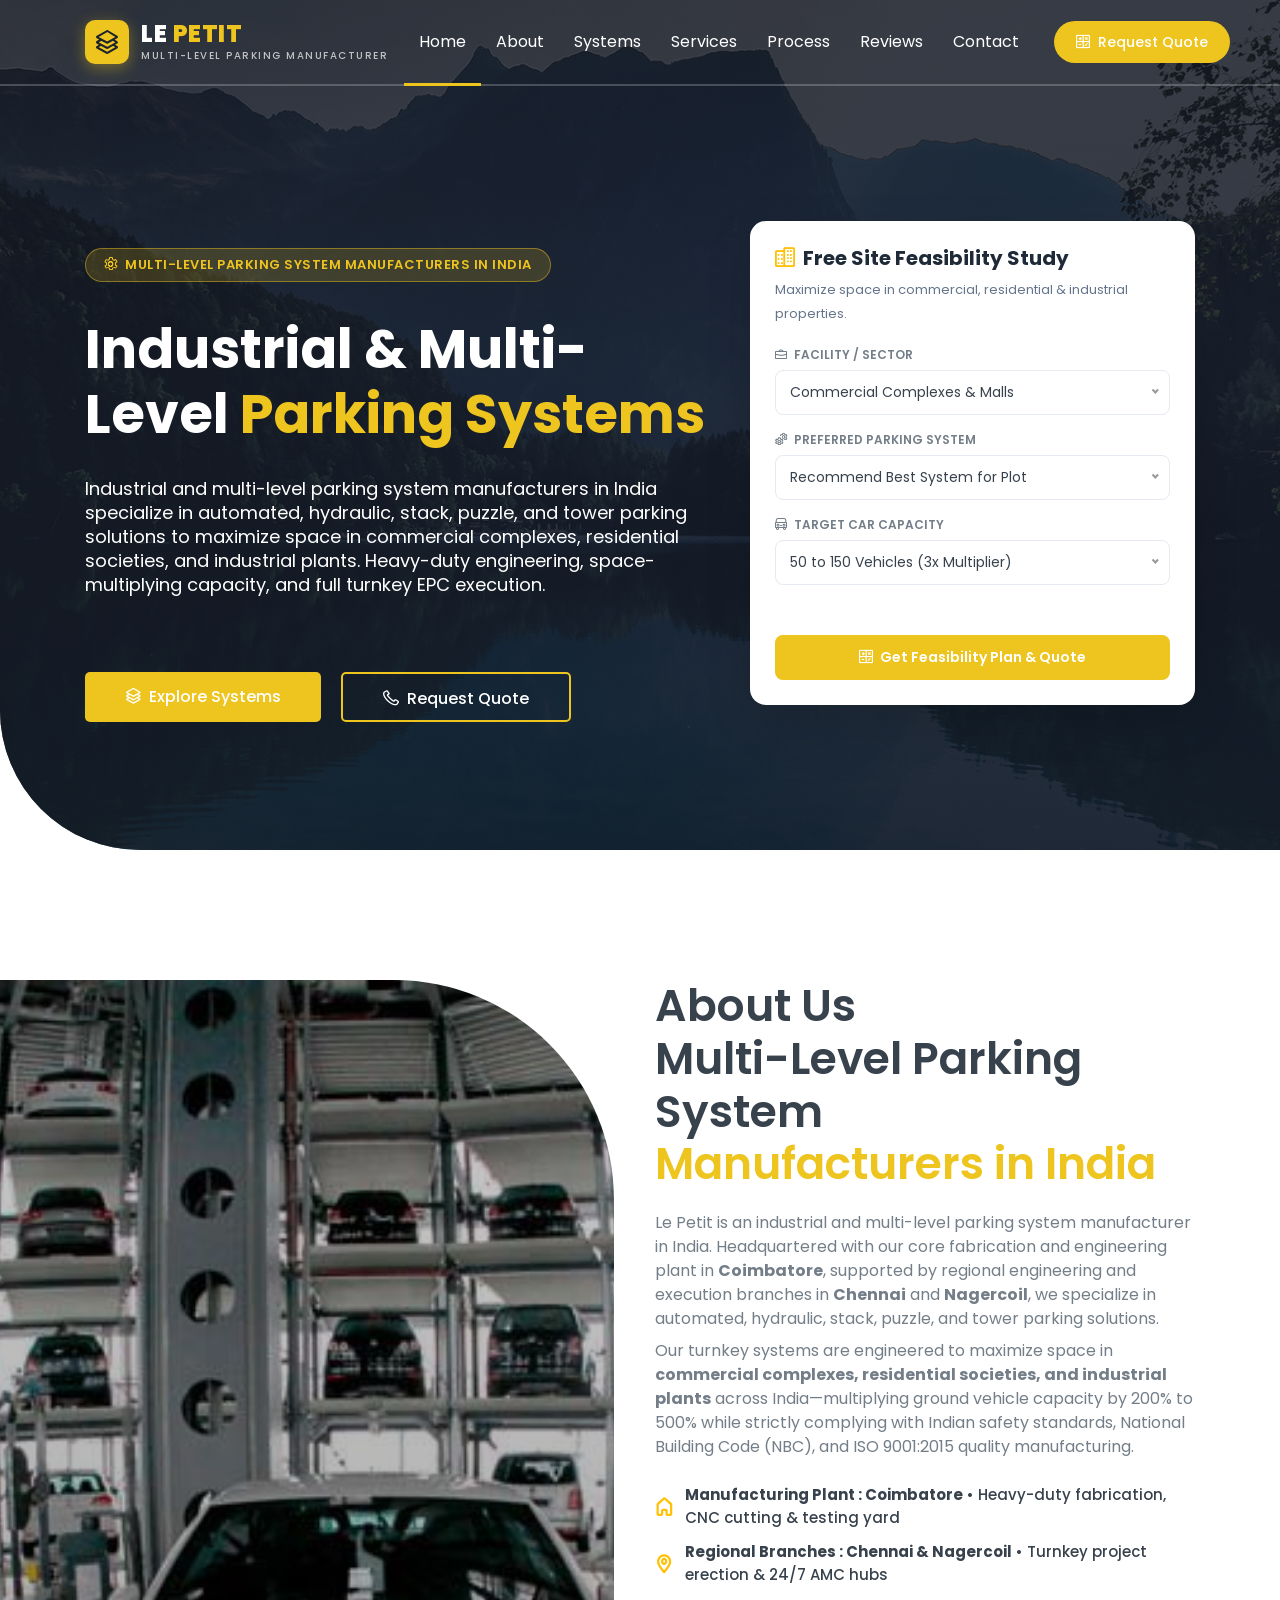
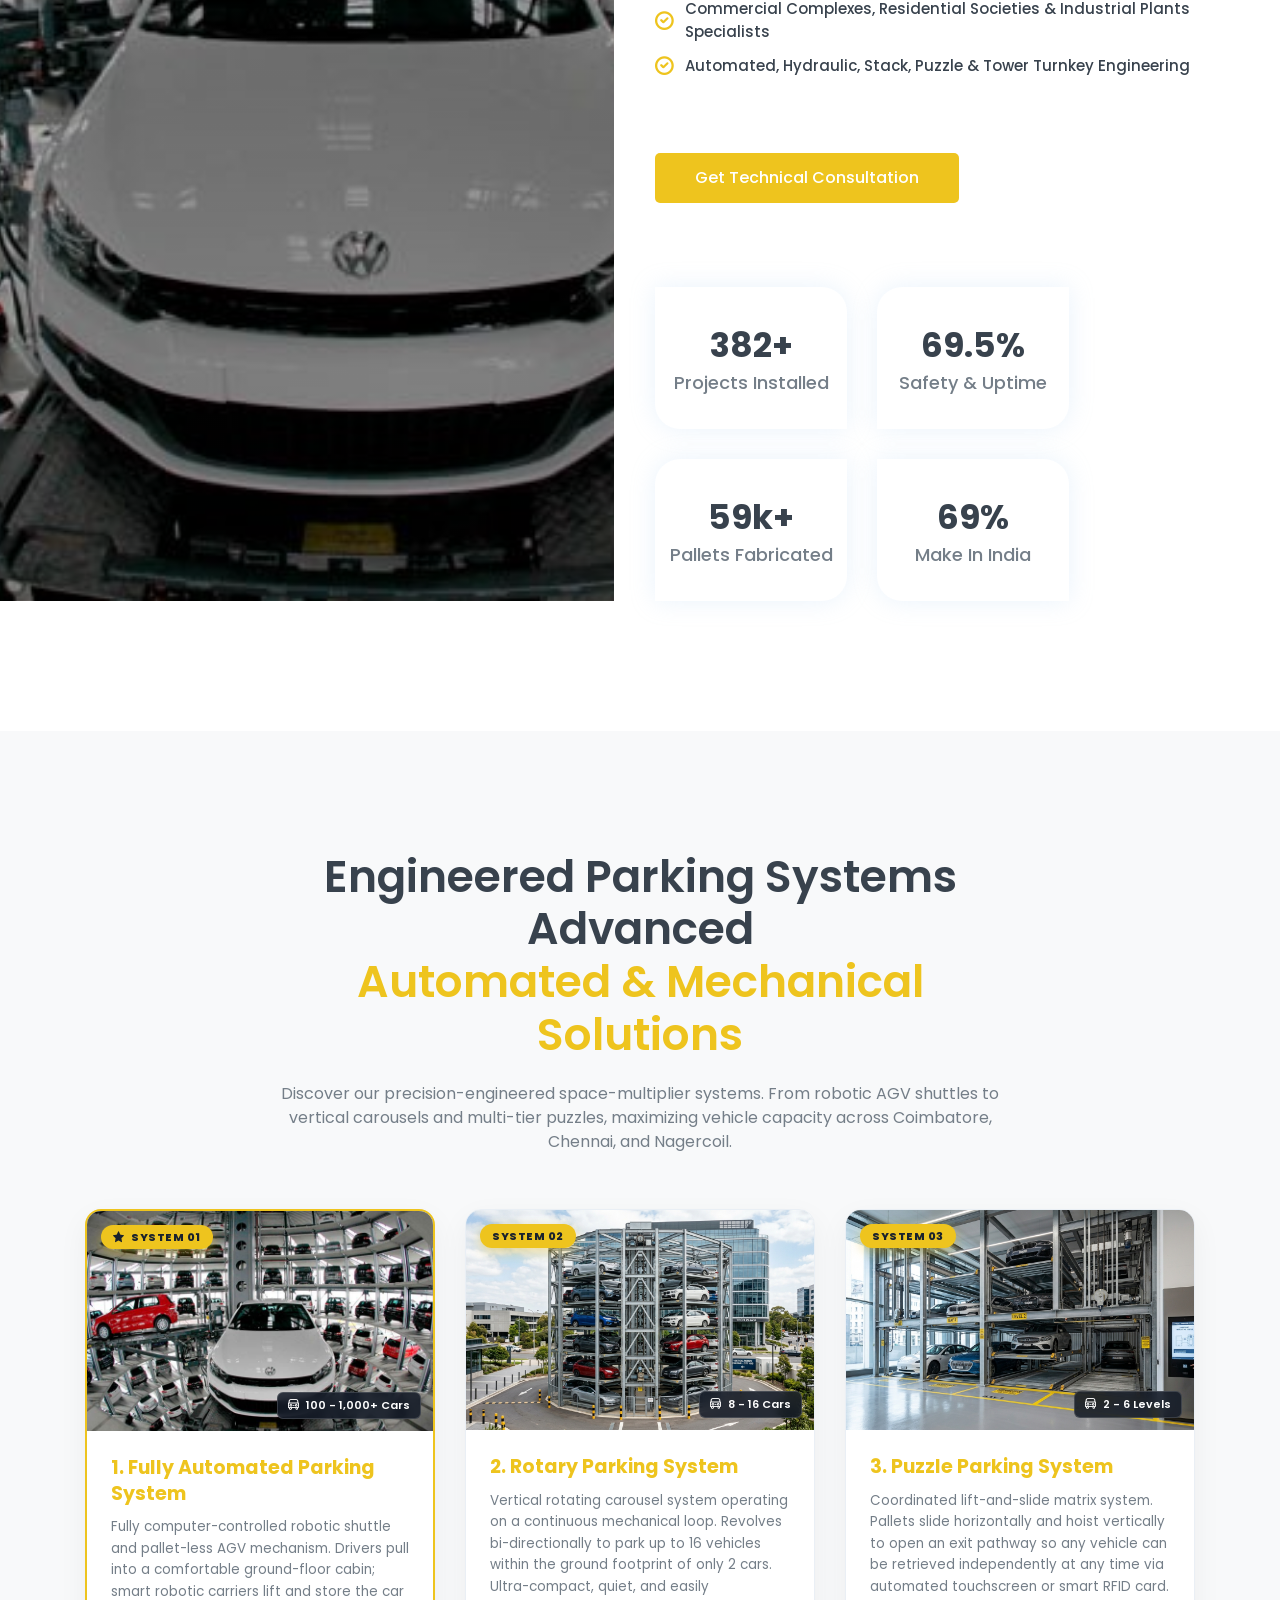
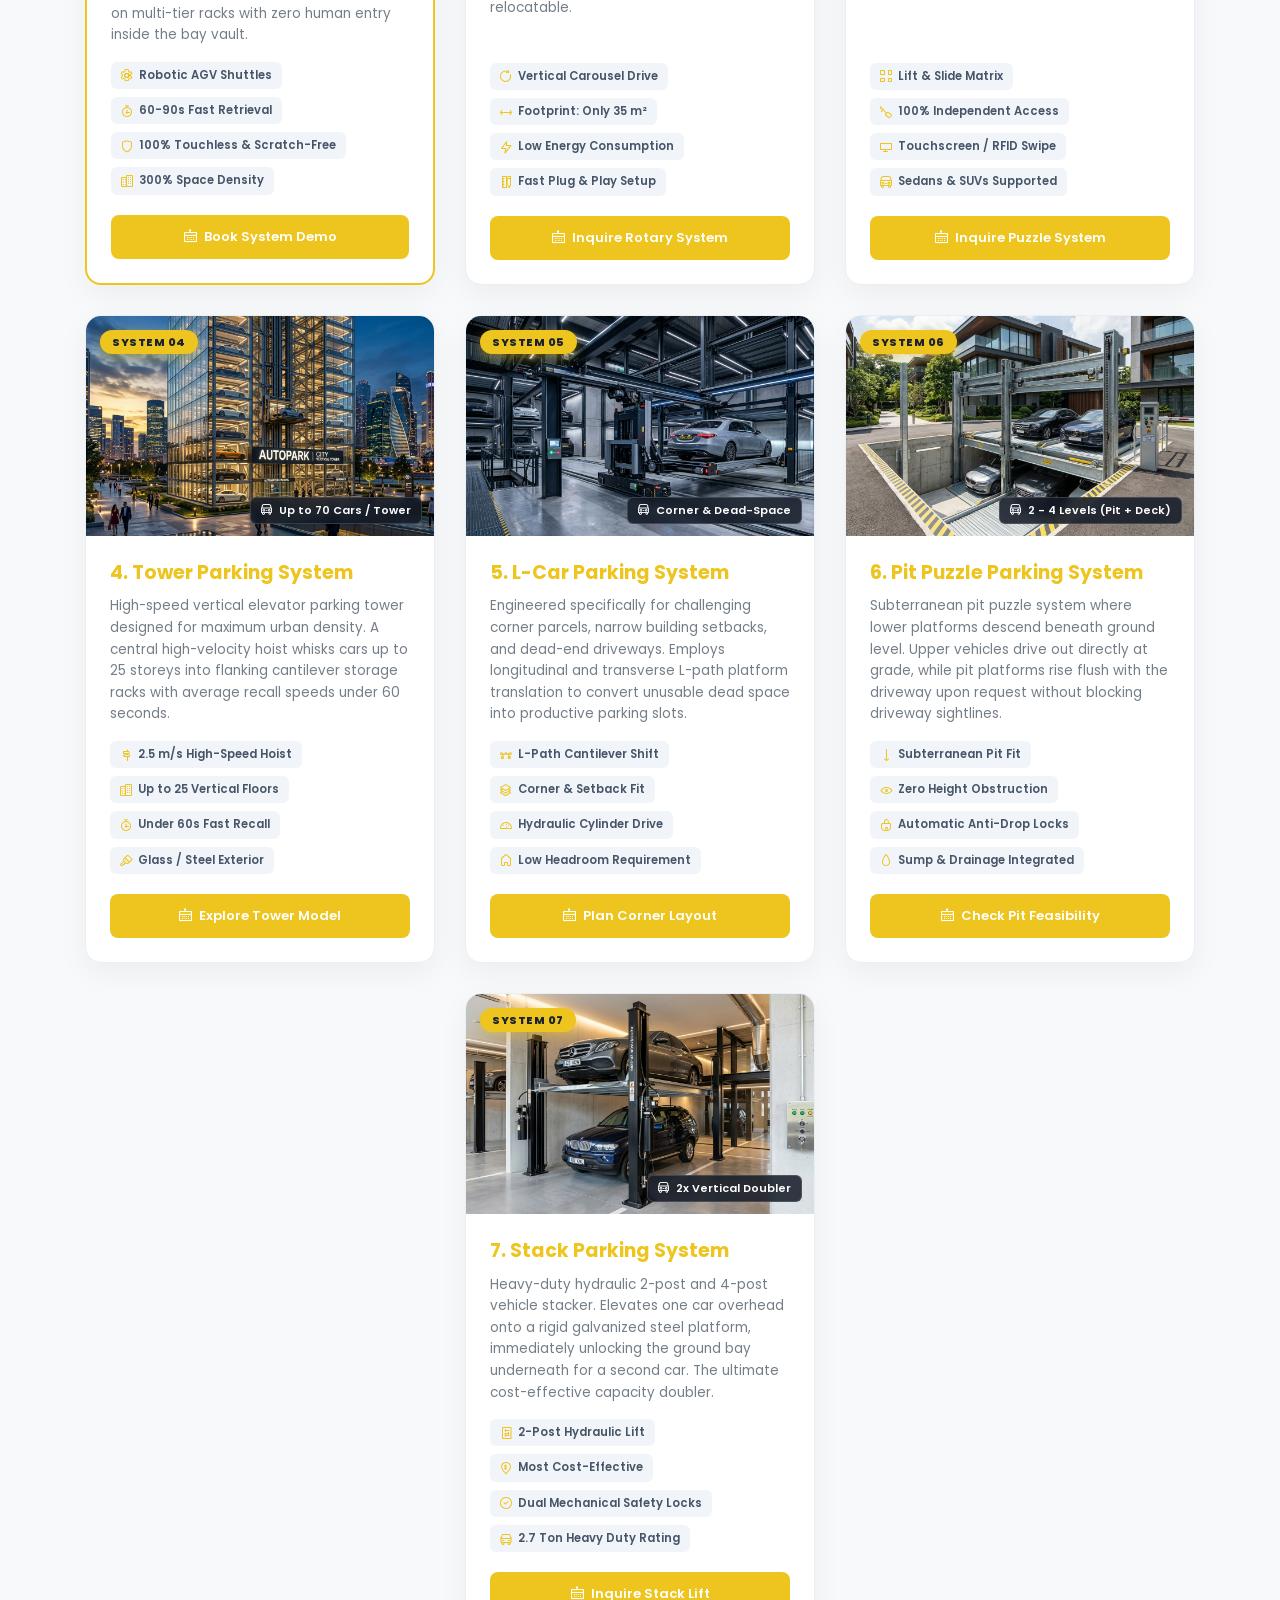
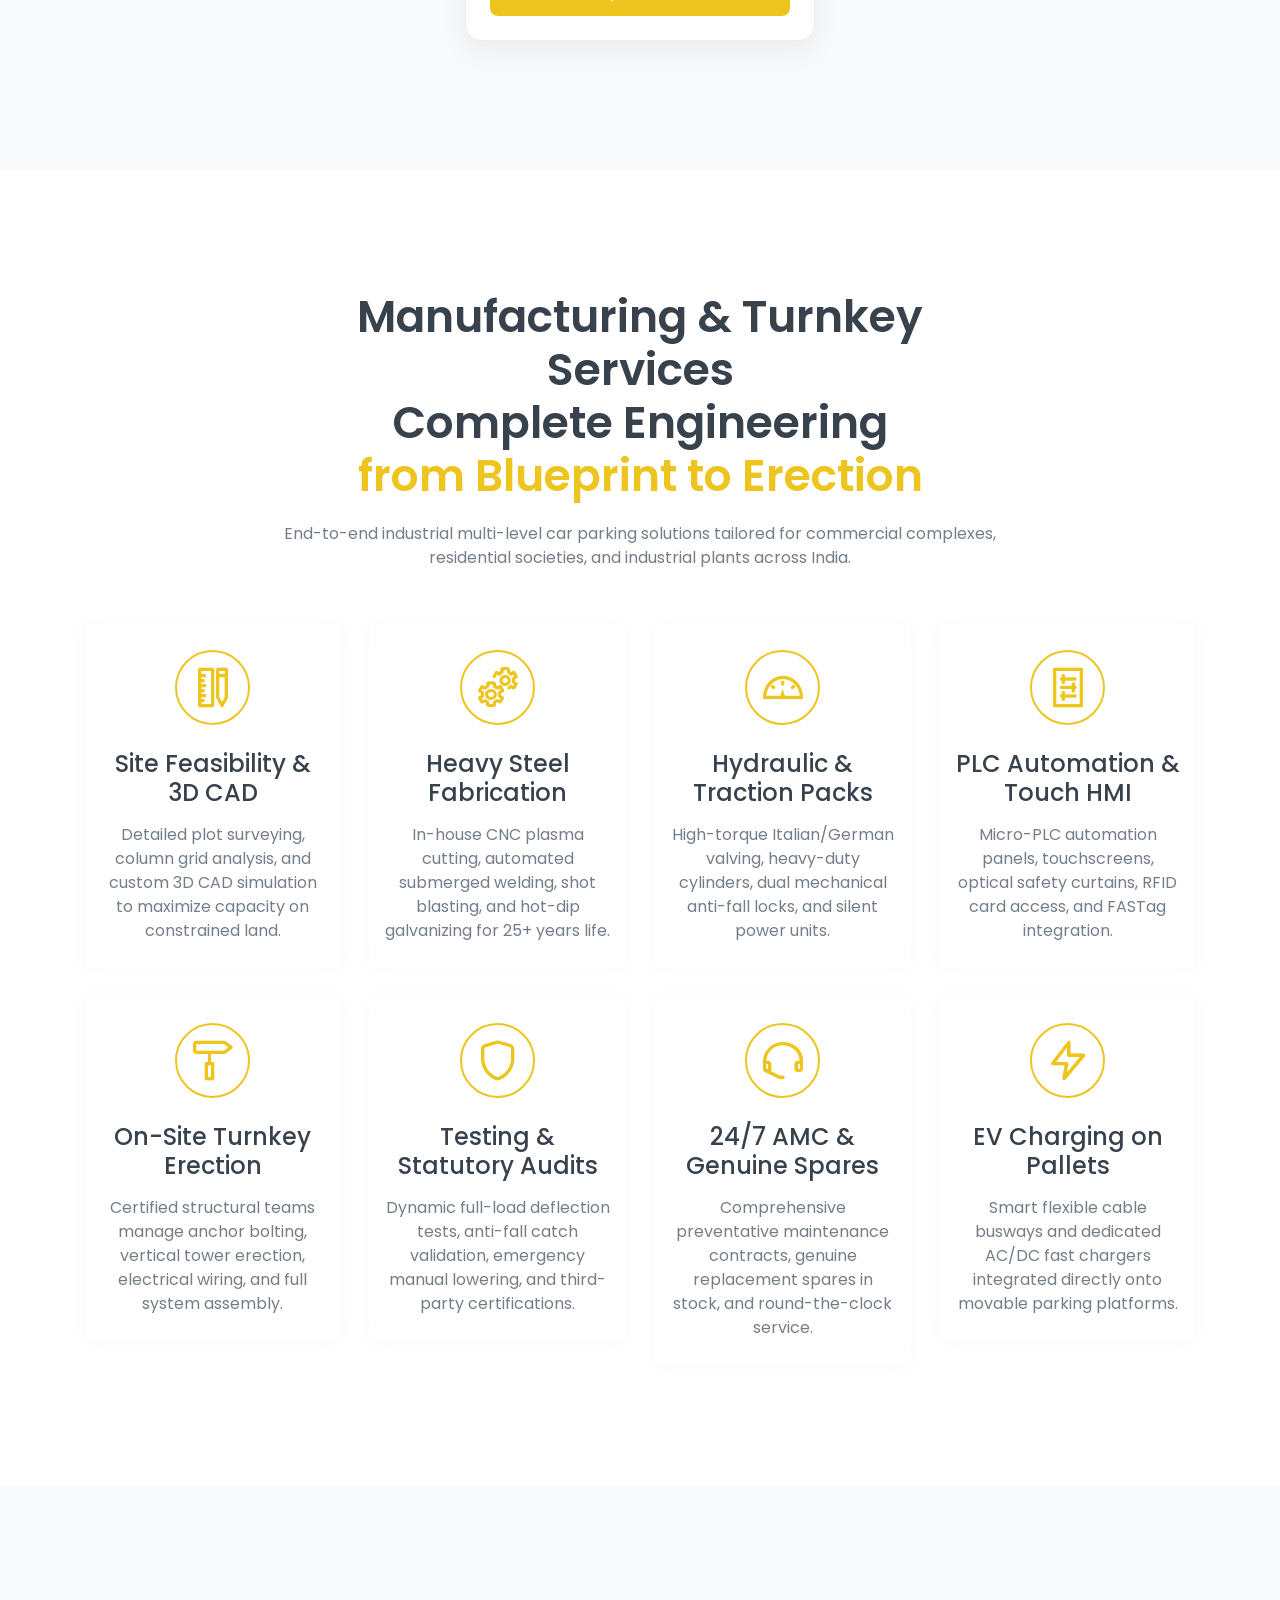
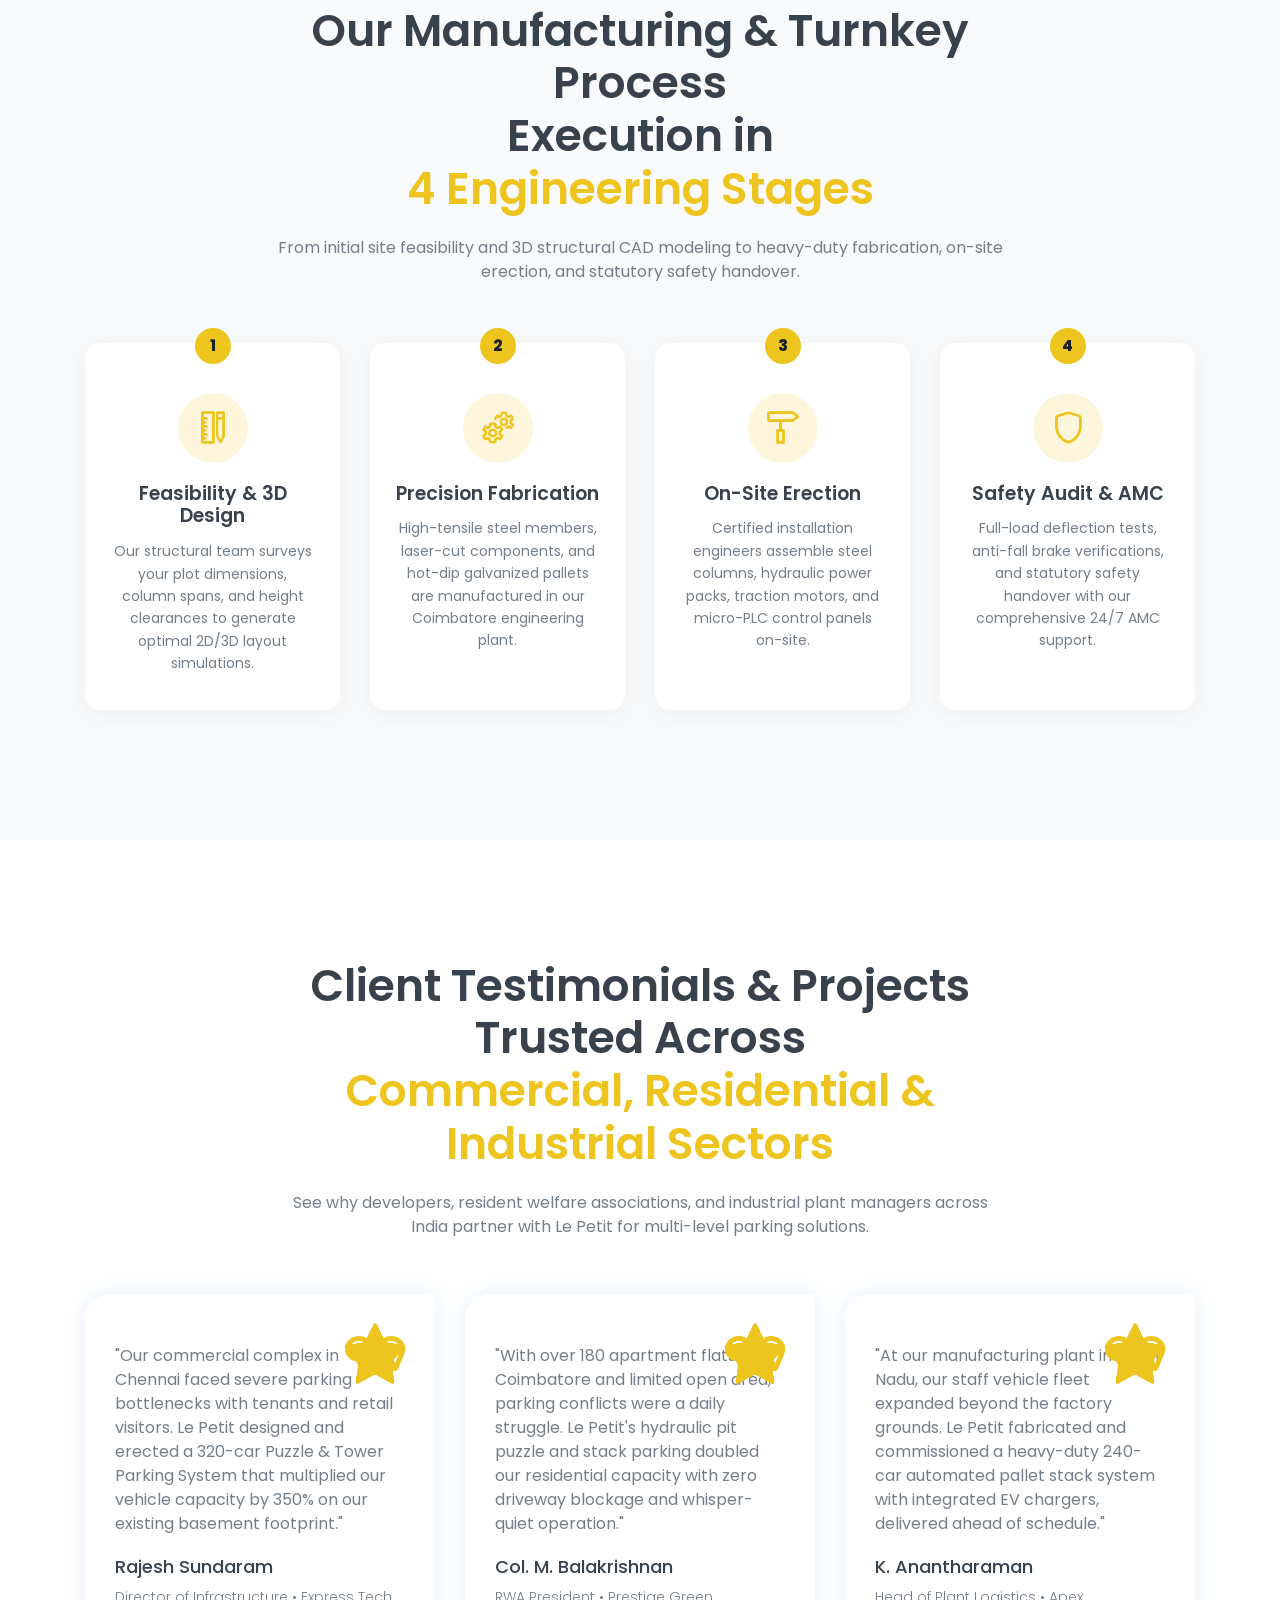
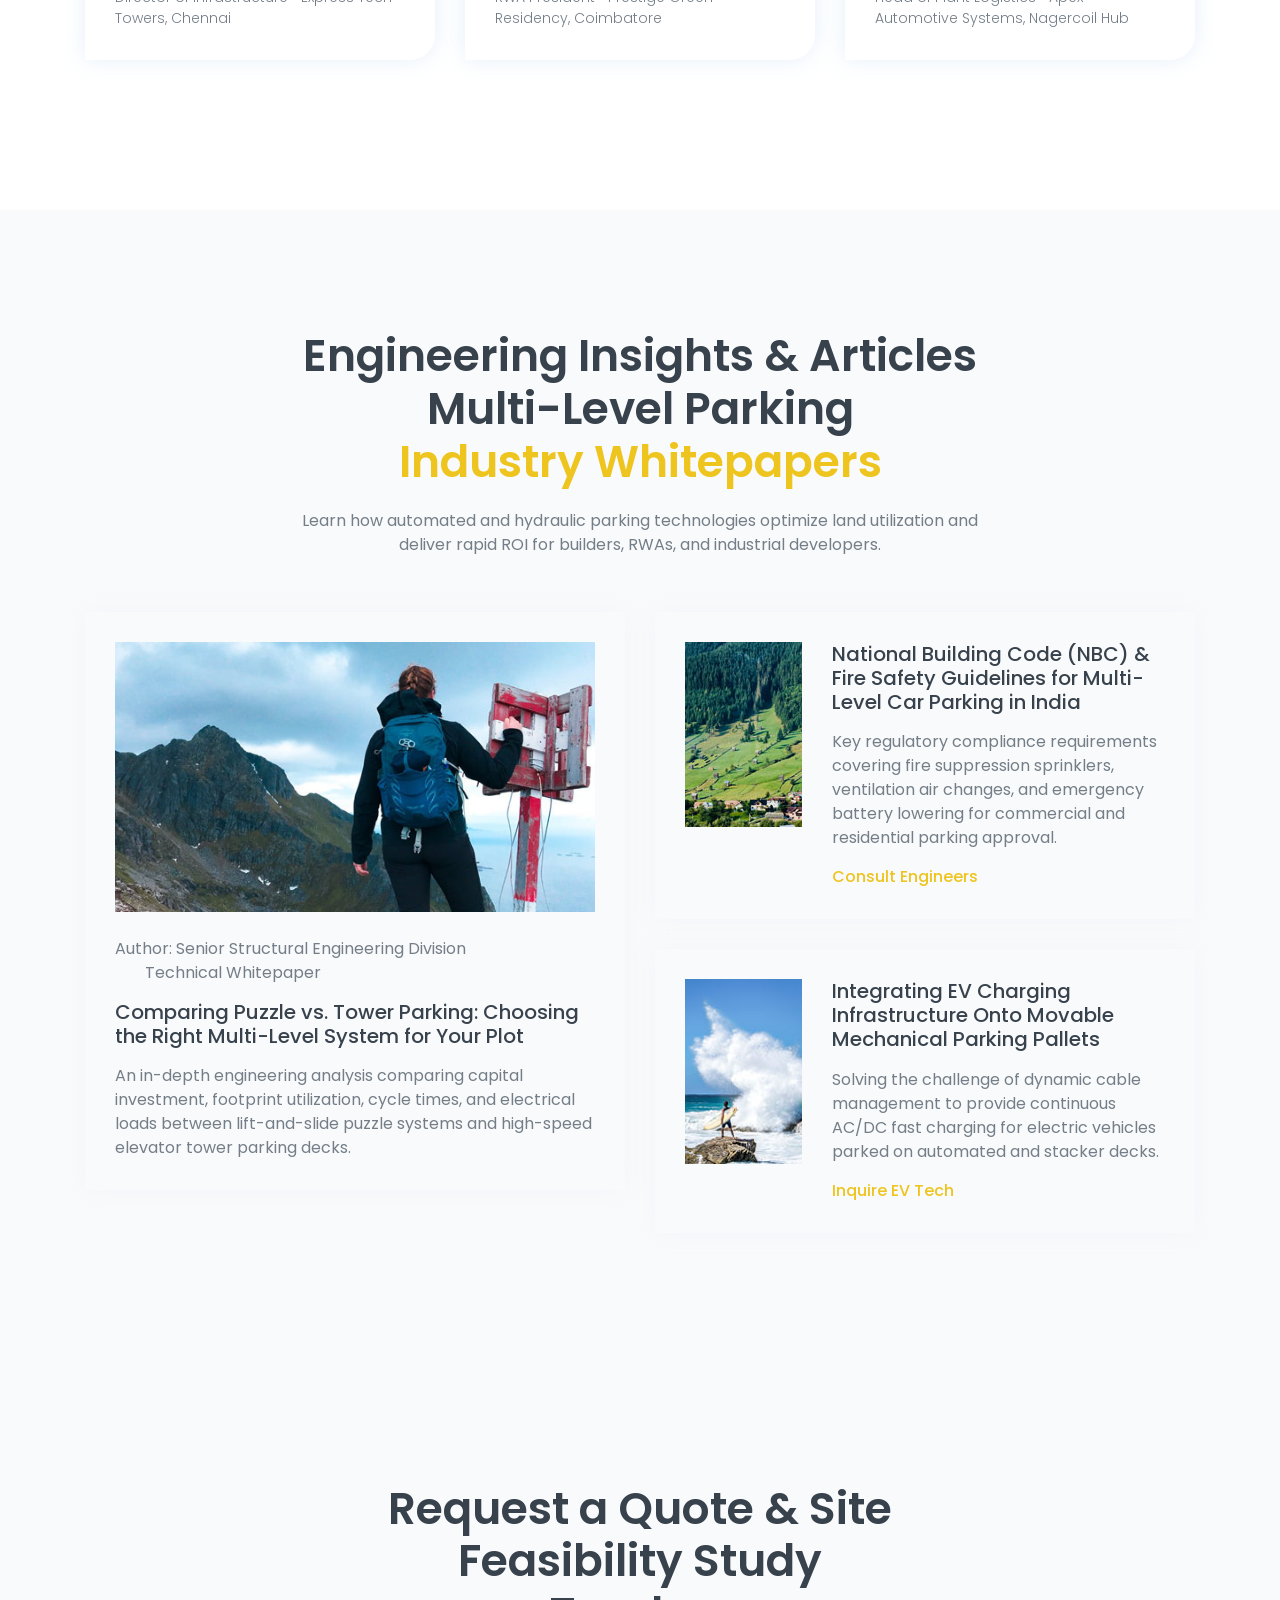
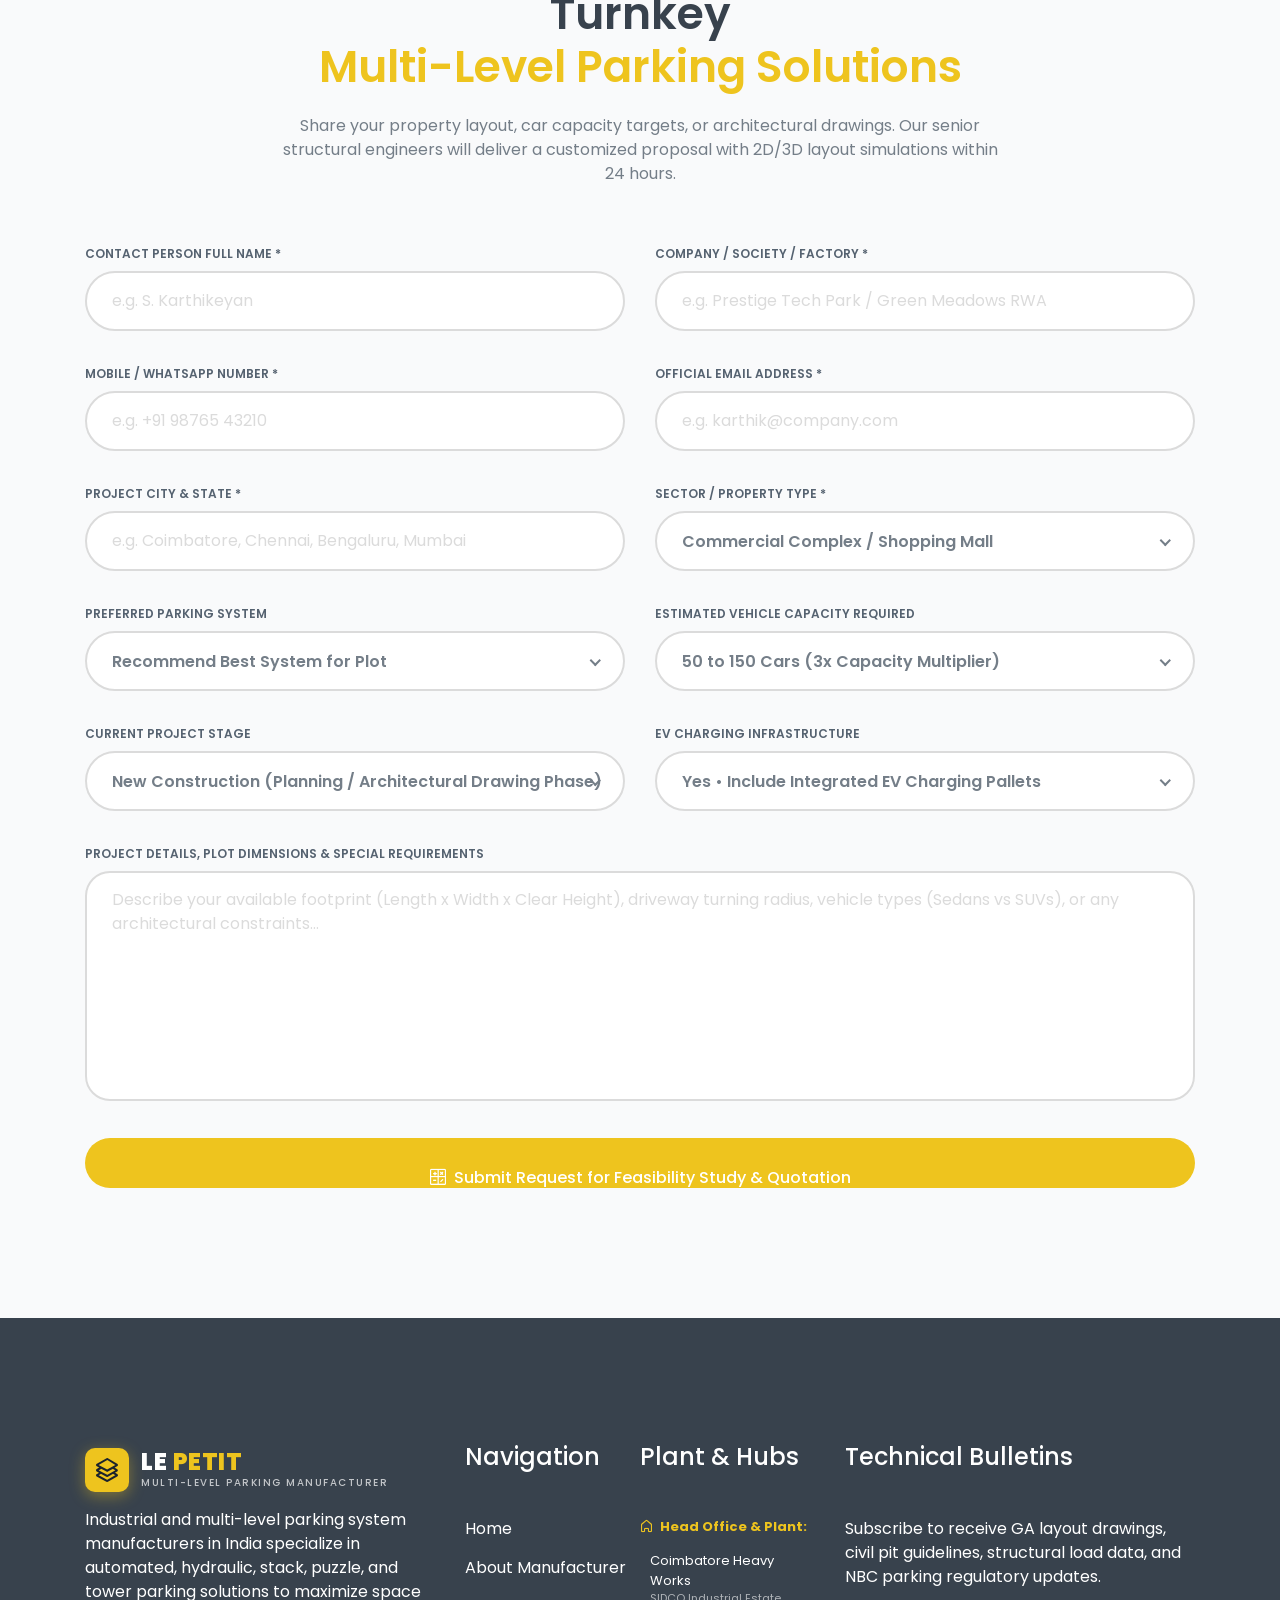
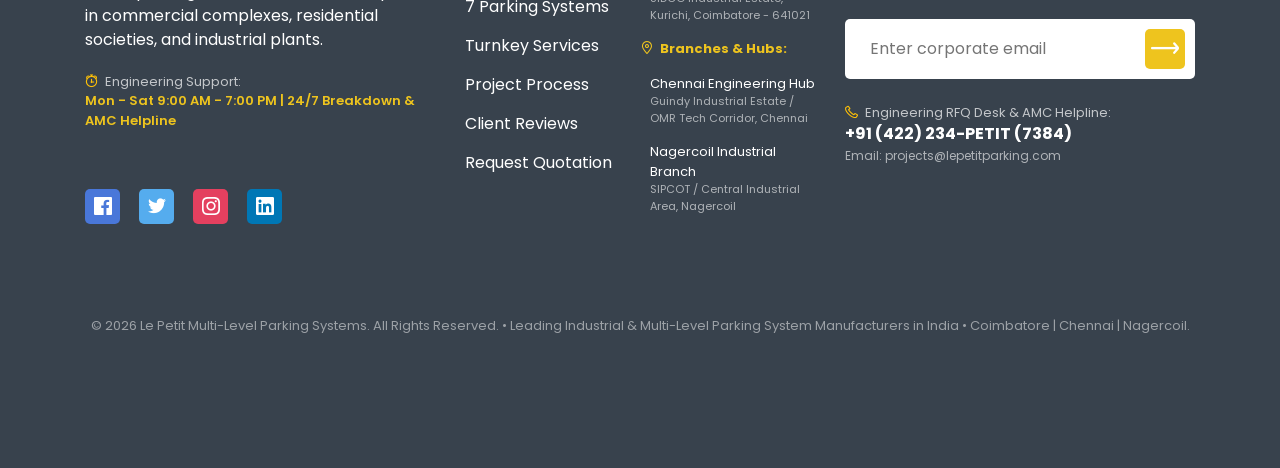
==== commit 804e76c3: "first" ====
--- a/index-2.html
+++ b/index-2.html
@@ -66,10 +66,10 @@
                         <nav class="navbar navbar-expand-lg">
                             <a class="navbar-brand" href="index.html">
                                 <div class="logo_wrapper">
-                                    <div class="logo_icon"><i class="lni lni-car-alt"></i></div>
+                                    <div class="logo_icon"><i class="lni lni-layers"></i></div>
                                     <div>
                                         <div class="logo_title">LE <span>PETIT</span></div>
-                                        <span class="logo_subtitle">SMART PARKING &amp; EV HUB</span>
+                                        <span class="logo_subtitle">MULTI-LEVEL PARKING MANUFACTURER</span>
                                     </div>
                                 </div>
                             </a>
@@ -93,22 +93,13 @@
                                         <a class="page-scroll" href="#systems">Systems</a>
                                     </li>
                                     <li class="nav-item">
-                                        <a class="page-scroll" href="#packages">Rates</a>
-                                    </li>
-                                    <li class="nav-item">
                                         <a class="page-scroll" href="#services">Services</a>
                                     </li>
                                     <li class="nav-item">
-                                        <a class="page-scroll" href="#slotmap"> Map</a>
-                                    </li>
-                                    <li class="nav-item">
-                                        <a class="page-scroll" href="#how-it-works">Works</a>
+                                        <a class="page-scroll" href="#how-it-works">Process</a>
                                     </li>
                                     <li class="nav-item">
                                         <a class="page-scroll" href="#testimonial">Reviews</a>
-                                    </li>
-                                    <li class="nav-item">
-                                        <a class="page-scroll" href="#blog">Guides</a>
                                     </li>
                                     <li class="nav-item">
                                         <a class="page-scroll" href="#contact">Contact</a>
@@ -116,11 +107,11 @@
                                 </ul>
                                 <div class="mobile_menu_cta d-lg-none mt-3">
                                     <a class="main-btn page-scroll d-block text-center" href="#contact"><i
-                                            class="lni lni-ticket mr-1"></i> Book Spot Now</a>
+                                            class="lni lni-calculator mr-1"></i> Request Quote</a>
                                 </div>
                                 <div class="nav_btn d-none d-lg-block">
-                                    <a class="main-btn page-scroll" href="#contact"><i class="lni lni-ticket mr-1"></i>
-                                        Book Spot</a>
+                                    <a class="main-btn page-scroll" href="#contact"><i class="lni lni-calculator mr-1"></i>
+                                        Request Quote</a>
                                 </div>
                             </div> <!-- navbar collapse -->
                         </nav> <!-- navbar -->
@@ -141,34 +132,81 @@
 
                 <div class="container">
                     <div class="row align-items-center">
-                        <div class="col-lg-7 col-md-10">
+                        <div class="col-lg-7 col-md-12">
                             <div class="slider_content">
                                 <span class="hero_badge wow fadeInLeftBig" data-wow-duration="1.3s"
                                     data-wow-delay="0.1s">
-                                    <i class="lni lni-shield mr-1"></i> Le Petit Smart Parking &bull; Head Office:
-                                    Coimbatore | Branches: Chennai &bull; Nagercoil
+                                    <i class="lni lni-cog mr-1"></i> Multi-Level Parking System Manufacturers in India
                                 </span>
                                 <h2 class="slider_title wow fadeInLeftBig" data-wow-duration="1.3s"
                                     data-wow-delay="0.3s">
-                                    Smart, Fast &amp; Secure <span>Parking Spaces</span>
+                                    Industrial &amp; Multi-Level <span>Parking Systems</span>
                                 </h2>
                                 <p class="wow fadeInLeftBig" data-wow-duration="1.3s" data-wow-delay="0.5s">
-                                    Pre-book guaranteed parking spots with Le Petit. Headquartered in Coimbatore with
-                                    prime smart parking facilities across Chennai and Nagercoil. Automated number plate
-                                    recognition, real-time bay sensors, and fast EV charging.
+                                    Industrial and multi-level parking system manufacturers in India specialize in automated, hydraulic, stack, puzzle, and tower parking solutions to maximize space in commercial complexes, residential societies, and industrial plants. Heavy-duty engineering, space-multiplying capacity, and full turnkey EPC execution.
                                 </p>
                                 <div class="slider_btns mt-30 wow fadeInLeftBig" data-wow-duration="1.3s"
                                     data-wow-delay="0.7s">
-                                    <a href="#contact" class="main-btn mr-3 page-scroll"><i
-                                            class="lni lni-calendar mr-1"></i> Reserve Spot Now</a>
-                                    <a href="#slotmap" class="main-btn btn-outline page-scroll"
+                                    <a href="#systems" class="main-btn mr-3 page-scroll"><i
+                                            class="lni lni-layers mr-1"></i> Explore Systems</a>
+                                    <a href="#contact" class="main-btn btn-outline page-scroll"
                                         style="background: transparent; border: 2px solid #EEC41E; color: #fff;"><i
-                                            class="lni lni-map-marker mr-1"></i> View Live Map</a>
+                                            class="lni lni-phone mr-1"></i> Request Quote</a>
                                 </div>
                             </div> <!-- slider content -->
                         </div>
 
-                       
+                        <!-- Quick Feasibility & Capacity Study Card -->
+                        <div class="col-lg-5 col-md-12 mt-4 mt-lg-0 wow fadeInRightBig" data-wow-duration="1.3s"
+                            data-wow-delay="0.5s">
+                            <div class="hero_search_box">
+                                <h4 class="mb-2" style="color: #1F2A38; font-size: 20px; font-weight: 700;">
+                                    <i class="lni lni-apartment text-warning mr-1"></i> Free Site Feasibility Study
+                                </h4>
+                                <p style="font-size: 13px; color: #64748B; margin-bottom: 20px;">
+                                    Maximize space in commercial, residential &amp; industrial properties.
+                                </p>
+                                <div class="row">
+                                    <div class="col-12 mb-3">
+                                        <label><i class="lni lni-briefcase mr-1"></i> Facility / Sector</label>
+                                        <select id="quickSector" class="form-control">
+                                            <option value="Commercial Complex">Commercial Complexes &amp; Malls</option>
+                                            <option value="Residential Society">Residential Societies &amp; Towers</option>
+                                            <option value="Industrial Plant">Industrial Plants &amp; Factories</option>
+                                            <option value="IT Tech Park">IT Parks &amp; Corporate Hubs</option>
+                                            <option value="Hospitality / Hotel">Hospitals &amp; Healthcare</option>
+                                        </select>
+                                    </div>
+                                    <div class="col-12 mb-3">
+                                        <label><i class="lni lni-cogs mr-1"></i> Preferred Parking System</label>
+                                        <select id="quickSystem" class="form-control">
+                                            <option value="Recommend Best System">Recommend Best System for Plot</option>
+                                            <option value="Fully Automated Parking System">1. Fully Automated Parking System</option>
+                                            <option value="Rotary Parking System">2. Rotary Parking System</option>
+                                            <option value="Puzzle Parking System">3. Puzzle Parking System</option>
+                                            <option value="Tower Parking System">4. Tower Parking System</option>
+                                            <option value="L-Car Parking System">5. L-Car Parking System</option>
+                                            <option value="Pit Puzzle Parking System">6. Pit Puzzle Parking System</option>
+                                            <option value="Stack Parking System">7. Stack Parking System</option>
+                                        </select>
+                                    </div>
+                                    <div class="col-12 mb-3">
+                                        <label><i class="lni lni-car mr-1"></i> Target Car Capacity</label>
+                                        <select id="quickCapacity" class="form-control">
+                                            <option value="20 - 50 Cars">20 to 50 Vehicles (2x Multiplier)</option>
+                                            <option value="50 - 150 Cars" selected>50 to 150 Vehicles (3x Multiplier)</option>
+                                            <option value="150 - 300 Cars">150 to 300 Vehicles (4x Multiplier)</option>
+                                            <option value="300+ Cars">300+ Vehicles (Tower / Automated Vault)</option>
+                                        </select>
+                                    </div>
+                                    <div class="col-12 mt-2">
+                                        <a href="#contact" class="main-btn d-block text-center page-scroll" onclick="applyQuickInquiry()">
+                                            <i class="lni lni-calculator mr-1"></i> Get Feasibility Plan &amp; Quote
+                                        </a>
+                                    </div>
+                                </div>
+                            </div>
+                        </div>
                     </div> <!-- row -->
                 </div> <!-- container -->
             </div> <!-- single slider -->
@@ -180,21 +218,19 @@
     <section id="about" class="about_area pt-130 pb-130">
         <div class="about_wrapper">
             <div class="about_image bg_cover"
-                style="background-image: linear-gradient(rgba(0,0,0,0.15), rgba(0,0,0,0.3)), url(assets/images/aa1.jpg)">
+                style="background-image: linear-gradient(rgba(0,0,0,0.2), rgba(0,0,0,0.4)), url(assets/images/aa1.jpg)">
             </div>
             <div class="container">
                 <div class="row justify-content-end">
                     <div class="col-lg-6">
                         <div class="about_content">
                             <div class="section_title">
-                                <h3 class="title">About Us <br> Le Petit in <span>Numbers</span></h3>
+                                <h3 class="title">About Us <br> Multi-Level Parking System <span>Manufacturers in India</span></h3>
                                 <p>
-                                    Le Petit is an advanced automated smart parking and electric mobility network
-                                    headquartered in <strong>Coimbatore</strong>, with high-capacity regional branch
-                                    hubs in <strong>Chennai</strong> and <strong>Nagercoil</strong>. Engineered to
-                                    eliminate traffic congestion, search times, and parking friction through AI-powered
-                                    Automated Number Plate Recognition (ANPR), contactless barrier gates, live bay
-                                    sensors, and ultra-fast EV charging.
+                                    Le Petit is an industrial and multi-level parking system manufacturer in India. Headquartered with our core fabrication and engineering plant in <strong>Coimbatore</strong>, supported by regional engineering and execution branches in <strong>Chennai</strong> and <strong>Nagercoil</strong>, we specialize in automated, hydraulic, stack, puzzle, and tower parking solutions.
+                                </p>
+                                <p class="mt-2">
+                                    Our turnkey systems are engineered to maximize space in <strong>commercial complexes, residential societies, and industrial plants</strong> across India—multiplying ground vehicle capacity by 200% to 500% while strictly complying with Indian safety standards, National Building Code (NBC), and ISO 9001:2015 quality manufacturing.
                                 </p>
                             </div> <!-- section title -->
 
@@ -202,57 +238,55 @@
                             <div class="about_features_list">
                                 <div class="feature_item">
                                     <i class="lni lni-home text-warning"></i>
-                                    <span><strong>Head Office : Coimbatore</strong> &bull; Central command &amp;
-                                        multi-level smart deck</span>
+                                    <span><strong>Manufacturing Plant : Coimbatore</strong> &bull; Heavy-duty fabrication, CNC cutting &amp; testing yard</span>
                                 </div>
                                 <div class="feature_item">
                                     <i class="lni lni-map-marker text-warning"></i>
-                                    <span><strong>Branches : Chennai &amp; Nagercoil</strong> &bull; Airport &amp;
-                                        Railway transit hubs</span>
+                                    <span><strong>Regional Branches : Chennai &amp; Nagercoil</strong> &bull; Turnkey project erection &amp; 24/7 AMC hubs</span>
                                 </div>
                                 <div class="feature_item">
                                     <i class="lni lni-checkmark-circle"></i>
-                                    <span>High-Speed ANPR Barrier Gates &bull; 2.5-second contactless check-in</span>
+                                    <span>Commercial Complexes, Residential Societies &amp; Industrial Plants Specialists</span>
                                 </div>
                                 <div class="feature_item">
                                     <i class="lni lni-checkmark-circle"></i>
-                                    <span>Continuous 24/7 Monitored CCTV, guarded parking &amp; EV fast chargers</span>
-                                </div>
-                            </div>
-
-                            <a href="#contact" class="main-btn page-scroll">Reserve Your Space</a>
+                                    <span>Automated, Hydraulic, Stack, Puzzle &amp; Tower Turnkey Engineering</span>
+                                </div>
+                            </div>
+
+                            <a href="#contact" class="main-btn page-scroll">Get Technical Consultation</a>
                         </div> <!-- about content -->
 
                         <div class="about_counter d-flex flex-wrap mt-4">
                             <div class="single_counter counter_1 d-flex justify-content-center align-items-center wow fadeInUpBig"
                                 data-wow-duration="1.3s" data-wow-delay="0.2s">
                                 <div class="counter_wrapper text-center">
-                                    <span class="counter">1450</span>
-                                    <p>Parking Bays</p>
+                                    <span class="counter">550</span><span>+</span>
+                                    <p>Projects Installed</p>
                                 </div>
                             </div>
 
                             <div class="single_counter counter_2 d-flex justify-content-center align-items-center wow fadeInUpBig"
                                 data-wow-duration="1.3s" data-wow-delay="0.5s">
                                 <div class="counter_wrapper text-center">
-                                    <span class="counter">99</span><span>%</span>
-                                    <p>Driver Satisfaction</p>
+                                    <span class="counter">99.8</span><span>%</span>
+                                    <p>Safety &amp; Uptime</p>
                                 </div>
                             </div>
 
                             <div class="single_counter counter_2 d-flex justify-content-center align-items-center wow fadeInUpBig"
                                 data-wow-duration="1.3s" data-wow-delay="0.8s">
                                 <div class="counter_wrapper text-center">
-                                    <span class="counter">385</span><span>k</span>
-                                    <p>Vehicles Parked</p>
+                                    <span class="counter">85</span><span>k+</span>
+                                    <p>Pallets Fabricated</p>
                                 </div>
                             </div>
 
                             <div class="single_counter counter_1 d-flex justify-content-center align-items-center wow fadeInUpBig"
                                 data-wow-duration="1.3s" data-wow-delay="1.1s">
                                 <div class="counter_wrapper text-center">
-                                    <span class="counter">32</span>
-                                    <p>EV Superchargers</p>
+                                    <span class="counter">100</span><span>%</span>
+                                    <p>Make In India</p>
                                 </div>
                             </div>
                         </div> <!-- about_counter -->
@@ -462,148 +496,14 @@
     </section>
     <!--====== SMART PARKING SYSTEMS PART ENDS ======-->
 
-    <!--====== RATES & PACKAGES PART START ======-->
-    <section id="packages" class="destination_area pt-130 pb-130">
-        <div class="container">
-            <div class="row justify-content-center">
-                <div class="col-lg-8">
-                    <div class="section_title text-center pb-40">
-                        <h3 class="title">Parking Rates &amp; Passes <br> Affordable &amp; Flexible <span>Pricing Plans</span></h3>
-                        <p>Enjoy transparent flat rates with zero surge pricing, instant digital receipts, and guaranteed spot reservation.</p>
-                    </div>
-                </div>
-            </div> <!-- row -->
-
-            <div class="row">
-                <!-- Package 1: Hourly -->
-                <div class="col-lg-3 col-md-6 col-sm-12">
-                    <div class="single_destination wow fadeInUp" data-wow-duration="1.2s" data-wow-delay="0.2s">
-                        <div class="destination_image">
-                            <span class="badge_tag"><i class="lni lni-timer mr-1"></i> Flexible</span>
-                            <div class="dest_icon_circle">
-                                <i class="lni lni-timer"></i>
-                            </div>
-                        </div>
-                        <div class="destination_content">
-                            <h4 class="title"><a href="#contact" class="page-scroll" onclick="selectPlan('Hourly Short-Stay', 40)">Hourly Short-Stay</a></h4>
-                            <p class="plan_tagline">Ideal for dining, shopping &amp; quick meetings</p>
-                            <div class="price">
-                                <span class="currency">₹</span>40 <span class="period">/ hour</span>
-                            </div>
-
-                            <ul class="package_features">
-                                <li><i class="lni lni-checkmark-circle"></i> Free 15-minute grace period</li>
-                                <li><i class="lni lni-checkmark-circle"></i> Touchless ANPR gate entry</li>
-                                <li><i class="lni lni-checkmark-circle"></i> Ground floor easy-access bays</li>
-                                <li><i class="lni lni-checkmark-circle"></i> Instant digital pass &amp; QR receipt</li>
-                            </ul>
-                            <a href="#contact" class="main-btn package_btn page-scroll" onclick="selectPlan('Hourly Short-Stay', 40)">
-                                <span>Book Spot</span> <i class="lni lni-arrow-right"></i>
-                            </a>
-                        </div>
-                    </div>
-                </div>
-
-                <!-- Package 2: Daily (Featured) -->
-                <div class="col-lg-3 col-md-6 col-sm-12">
-                    <div class="single_destination featured_package wow fadeInUp" data-wow-duration="1.2s" data-wow-delay="0.4s">
-                        <div class="destination_image">
-                            <span class="badge_popular"><i class="lni lni-star-filled mr-1"></i> Most Popular</span>
-                            <div class="dest_icon_circle">
-                                <i class="lni lni-sun"></i>
-                            </div>
-                        </div>
-                        <div class="destination_content">
-                            <h4 class="title"><a href="#contact" class="page-scroll" onclick="selectPlan('Daily Commuter Pass', 250)">Daily Commuter Pass</a></h4>
-                            <p class="plan_tagline">24-hr unlimited in &amp; out city commuter pass</p>
-                            <div class="price">
-                                <span class="currency">₹</span>250 <span class="period">/ full day</span>
-                            </div>
-
-                            <ul class="package_features">
-                                <li><i class="lni lni-checkmark-circle"></i> 24-hr unlimited in &amp; out access</li>
-                                <li><i class="lni lni-checkmark-circle"></i> Guaranteed reserved covered bay</li>
-                                <li><i class="lni lni-checkmark-circle"></i> Digital parking pass on mobile</li>
-                                <li><i class="lni lni-checkmark-circle"></i> Free emergency battery boost</li>
-                            </ul>
-                            <a href="#contact" class="main-btn package_btn page-scroll" onclick="selectPlan('Daily Commuter Pass', 250)">
-                                <span>Book Spot</span> <i class="lni lni-arrow-right"></i>
-                            </a>
-                        </div>
-                    </div>
-                </div>
-
-                <!-- Package 3: Airport Long-Stay -->
-                <div class="col-lg-3 col-md-6 col-sm-12">
-                    <div class="single_destination wow fadeInUp" data-wow-duration="1.2s" data-wow-delay="0.6s">
-                        <div class="destination_image">
-                            <span class="badge_tag"><i class="lni lni-plane mr-1"></i> Best Value</span>
-                            <div class="dest_icon_circle">
-                                <i class="lni lni-plane"></i>
-                            </div>
-                        </div>
-                        <div class="destination_content">
-                            <h4 class="title"><a href="#contact" class="page-scroll" onclick="selectPlan('Airport Long-Stay Bay', 199)">Airport Long-Stay</a></h4>
-                            <p class="plan_tagline">Secure long-term stay with free airport shuttle</p>
-                            <div class="price">
-                                <span class="currency">₹</span>199 <span class="period">/ day (3+ days)</span>
-                            </div>
-
-                            <ul class="package_features">
-                                <li><i class="lni lni-checkmark-circle"></i> 24/7 guarded, fenced compound</li>
-                                <li><i class="lni lni-checkmark-circle"></i> Free 5-min airport terminal shuttle</li>
-                                <li><i class="lni lni-checkmark-circle"></i> Luggage loading assistance</li>
-                                <li><i class="lni lni-checkmark-circle"></i> Flight delay buffer guarantee</li>
-                            </ul>
-                            <a href="#contact" class="main-btn package_btn page-scroll" onclick="selectPlan('Airport Long-Stay Bay', 199)">
-                                <span>Book Spot</span> <i class="lni lni-arrow-right"></i>
-                            </a>
-                        </div>
-                    </div>
-                </div>
-
-                <!-- Package 4: Monthly VIP & EV -->
-                <div class="col-lg-3 col-md-6 col-sm-12">
-                    <div class="single_destination wow fadeInUp" data-wow-duration="1.2s" data-wow-delay="0.8s">
-                        <div class="destination_image">
-                            <span class="badge_tag"><i class="lni lni-bolt mr-1"></i> VIP &amp; EV</span>
-                            <div class="dest_icon_circle">
-                                <i class="lni lni-bolt"></i>
-                            </div>
-                        </div>
-                        <div class="destination_content">
-                            <h4 class="title"><a href="#contact" class="page-scroll" onclick="selectPlan('Monthly VIP & EV Executive', 2499)">Monthly VIP &amp; EV</a></h4>
-                            <p class="plan_tagline">Dedicated executive bay with EV charging</p>
-                            <div class="price">
-                                <span class="currency">₹</span>2,499 <span class="period">/ month</span>
-                            </div>
-
-                            <ul class="package_features">
-                                <li><i class="lni lni-checkmark-circle"></i> Dedicated personalized parking bay</li>
-                                <li><i class="lni lni-checkmark-circle"></i> Free weekly exterior car wash</li>
-                                <li><i class="lni lni-checkmark-circle"></i> Unlimited EV charging access</li>
-                                <li><i class="lni lni-checkmark-circle"></i> Priority valet &amp; concierge service</li>
-                            </ul>
-                            <a href="#contact" class="main-btn package_btn page-scroll" onclick="selectPlan('Monthly VIP & EV Executive', 2499)">
-                                <span>Book Spot</span> <i class="lni lni-arrow-right"></i>
-                            </a>
-                        </div>
-                    </div>
-                </div>
-            </div> <!-- row -->
-        </div> <!-- container -->
-    </section>
-    <!--====== RATES & PACKAGES PART ENDS ======-->
-
     <!--====== SERVICES PART START ======-->
     <section id="services" class="services_area pt-120 pb-120">
         <div class="container">
             <div class="row justify-content-center">
                 <div class="col-lg-8">
                     <div class="section_title text-center pb-25">
-                        <h3 class="title">Services We Provide <br> Engineered for <span>Modern Drivers</span></h3>
-                        <p>Enjoy end-to-end intelligent parking amenities crafted to safeguard your vehicle and speed up
-                            your arrival.</p>
+                        <h3 class="title">Manufacturing &amp; Turnkey Services <br> Complete Engineering <span>from Blueprint to Erection</span></h3>
+                        <p>End-to-end industrial multi-level car parking solutions tailored for commercial complexes, residential societies, and industrial plants across India.</p>
                     </div> <!-- section title -->
                 </div>
             </div> <!-- row -->
@@ -614,12 +514,11 @@
                     <div class="single_service mt-30 text-center wow fadeInUpBig" data-wow-duration="1.3s"
                         data-wow-delay="0.2s">
                         <div class="services_icon">
-                            <i class="lni lni-camera"></i>
+                            <i class="lni lni-ruler-pencil"></i>
                         </div>
                         <div class="services_content">
-                            <h4 class="title">Automated ANPR Gates</h4>
-                            <p>Optical cameras scan vehicle number plates instantly, lifting barriers without paper
-                                tickets or card swipes.</p>
+                            <h4 class="title">Site Feasibility &amp; 3D CAD</h4>
+                            <p>Detailed plot surveying, column grid analysis, and custom 3D CAD simulation to maximize capacity on constrained land.</p>
                         </div>
                     </div>
                 </div>
@@ -629,12 +528,11 @@
                     <div class="single_service mt-30 text-center wow fadeInUpBig" data-wow-duration="1.3s"
                         data-wow-delay="0.4s">
                         <div class="services_icon">
-                            <i class="lni lni-bolt"></i>
+                            <i class="lni lni-cogs"></i>
                         </div>
                         <div class="services_content">
-                            <h4 class="title">EV Fast Superchargers</h4>
-                            <p>Dedicated Level 2 and Level 3 DC rapid charging stations to power up your electric car
-                                while parked.</p>
+                            <h4 class="title">Heavy Steel Fabrication</h4>
+                            <p>In-house CNC plasma cutting, automated submerged welding, shot blasting, and hot-dip galvanizing for 25+ years life.</p>
                         </div>
                     </div>
                 </div>
@@ -644,12 +542,11 @@
                     <div class="single_service mt-30 text-center wow fadeInUpBig" data-wow-duration="1.3s"
                         data-wow-delay="0.6s">
                         <div class="services_icon">
-                            <i class="lni lni-shield"></i>
+                            <i class="lni lni-dashboard"></i>
                         </div>
                         <div class="services_content">
-                            <h4 class="title">24/7 Guarded Security</h4>
-                            <p>High-resolution infrared CCTV, bright LED lighting, guarded entry gates, and
-                                round-the-clock foot patrols.</p>
+                            <h4 class="title">Hydraulic &amp; Traction Packs</h4>
+                            <p>High-torque Italian/German valving, heavy-duty cylinders, dual mechanical anti-fall locks, and silent power units.</p>
                         </div>
                     </div>
                 </div>
@@ -659,12 +556,11 @@
                     <div class="single_service mt-30 text-center wow fadeInUpBig" data-wow-duration="1.3s"
                         data-wow-delay="0.8s">
                         <div class="services_icon">
-                            <i class="lni lni-car-alt"></i>
+                            <i class="lni lni-control-panel"></i>
                         </div>
                         <div class="services_content">
-                            <h4 class="title">Executive Valet Drop</h4>
-                            <p>Hand over your keys at the main entrance and let our certified valet team handle parking
-                                and prompt retrieval.</p>
+                            <h4 class="title">PLC Automation &amp; Touch HMI</h4>
+                            <p>Micro-PLC automation panels, touchscreens, optical safety curtains, RFID card access, and FASTag integration.</p>
                         </div>
                     </div>
                 </div>
@@ -674,12 +570,11 @@
                     <div class="single_service mt-30 text-center wow fadeInUpBig" data-wow-duration="1.3s"
                         data-wow-delay="0.2s">
                         <div class="services_icon">
-                            <i class="lni lni-map-marker"></i>
+                            <i class="lni lni-hammer"></i>
                         </div>
                         <div class="services_content">
-                            <h4 class="title">Dynamic Bay Guidance</h4>
-                            <p>Overhead red/green optical LED sensors navigate you immediately to the nearest unoccupied
-                                parking slot.</p>
+                            <h4 class="title">On-Site Turnkey Erection</h4>
+                            <p>Certified structural teams manage anchor bolting, vertical tower erection, electrical wiring, and full system assembly.</p>
                         </div>
                     </div>
                 </div>
@@ -689,12 +584,11 @@
                     <div class="single_service mt-30 text-center wow fadeInUpBig" data-wow-duration="1.3s"
                         data-wow-delay="0.4s">
                         <div class="services_icon">
-                            <i class="lni lni-dashboard"></i>
+                            <i class="lni lni-shield"></i>
                         </div>
                         <div class="services_content">
-                            <h4 class="title">Car Wash &amp; Detailing</h4>
-                            <p>Opt for eco-friendly waterless steam cleaning, interior vacuuming, and mirror finish
-                                polishing while away.</p>
+                            <h4 class="title">Testing &amp; Statutory Audits</h4>
+                            <p>Dynamic full-load deflection tests, anti-fall catch validation, emergency manual lowering, and third-party certifications.</p>
                         </div>
                     </div>
                 </div>
@@ -704,12 +598,11 @@
                     <div class="single_service mt-30 text-center wow fadeInUpBig" data-wow-duration="1.3s"
                         data-wow-delay="0.6s">
                         <div class="services_icon">
-                            <i class="lni lni-caravan"></i>
+                            <i class="lni lni-headphone-alt"></i>
                         </div>
                         <div class="services_content">
-                            <h4 class="title">Airport Express Shuttle</h4>
-                            <p>Direct, climate-controlled airport terminal shuttle service departing every 10 minutes
-                                right from your parking bay.</p>
+                            <h4 class="title">24/7 AMC &amp; Genuine Spares</h4>
+                            <p>Comprehensive preventative maintenance contracts, genuine replacement spares in stock, and round-the-clock service.</p>
                         </div>
                     </div>
                 </div>
@@ -719,12 +612,11 @@
                     <div class="single_service mt-30 text-center wow fadeInUpBig" data-wow-duration="1.3s"
                         data-wow-delay="0.8s">
                         <div class="services_icon">
-                            <i class="lni lni-credit-cards"></i>
+                            <i class="lni lni-bolt"></i>
                         </div>
                         <div class="services_content">
-                            <h4 class="title">Contactless Mobile Pay</h4>
-                            <p>One-tap digital checkout with Apple Pay, Google Pay, credit card, or FASTag/RFID with
-                                instant tax receipts.</p>
+                            <h4 class="title">EV Charging on Pallets</h4>
+                            <p>Smart flexible cable busways and dedicated AC/DC fast chargers integrated directly onto movable parking platforms.</p>
                         </div>
                     </div>
                 </div>
@@ -733,172 +625,14 @@
     </section>
     <!--====== SERVICES PART ENDS ======-->
 
-    <!--====== INTERACTIVE LIVE SLOT MAP PART START ======-->
-    <section id="slotmap" class="slot_map_area pt-120 pb-130">
-        <div class="container">
-            <div class="row justify-content-center">
-                <div class="col-lg-8">
-                    <div class="section_title text-center pb-35">
-                        <h3 class="title">Live Parking Floor Map <br> Real-Time <span>Slot Availability</span></h3>
-                        <p>Click any green or blue slot below to preview details and auto-select your designated parking
-                            space.</p>
-                    </div>
-                </div>
-            </div> <!-- row -->
-
-            <div class="row justify-content-center">
-                <div class="col-lg-11">
-                    <div class="slot_map_card">
-                        <!-- Legend & Floor Switcher -->
-                        <div class="d-flex flex-wrap align-items-center justify-content-between mb-3">
-                            <div class="floor_tabs">
-                                <button class="floor_btn active"
-                                    onclick="switchFloor('Level 1 - Ground Floor', this)">Level 1 (Ground)</button>
-                                <button class="floor_btn"
-                                    onclick="switchFloor('Level 2 - EV &amp; VIP Deck', this)">Level 2 (EV &amp;
-                                    VIP)</button>
-                                <button class="floor_btn"
-                                    onclick="switchFloor('Level 3 - Long-Stay Airport', this)">Level 3
-                                    (Covered)</button>
-                            </div>
-                            <div class="slot_legend">
-                                <div class="legend_item"><span class="legend_dot avail"></span> Available</div>
-                                <div class="legend_item"><span class="legend_dot occup"></span> Occupied</div>
-                                <div class="legend_item"><span class="legend_dot ev"></span> EV Charging</div>
-                                <div class="legend_item"><span class="legend_dot vip"></span> VIP Reserved</div>
-                            </div>
-                        </div>
-
-                        <!-- Slot Grid -->
-                        <div class="parking_bays_grid" id="baysGrid">
-                            <!-- Slot items generated interactively -->
-                            <div class="bay_slot avail"
-                                onclick="selectSlot('Bay A-01', 'Ground Floor Standard', 40, this)">
-                                <span class="bay_number">A-01</span>
-                                <i class="lni lni-car bay_icon"></i>
-                                <span class="bay_status_text">Avail</span>
-                            </div>
-                            <div class="bay_slot occup">
-                                <span class="bay_number">A-02</span>
-                                <i class="lni lni-car bay_icon"></i>
-                                <span class="bay_status_text">Busy</span>
-                            </div>
-                            <div class="bay_slot avail selected"
-                                onclick="selectSlot('Bay A-03', 'Ground Floor Standard', 40, this)">
-                                <span class="bay_number">A-03</span>
-                                <i class="lni lni-car bay_icon"></i>
-                                <span class="bay_status_text">Avail</span>
-                            </div>
-                            <div class="bay_slot ev"
-                                onclick="selectSlot('Bay EV-01', 'EV Fast Charging Bay', 65, this)">
-                                <span class="bay_number">EV-01</span>
-                                <i class="lni lni-bolt bay_icon"></i>
-                                <span class="bay_status_text">EV Bay</span>
-                            </div>
-                            <div class="bay_slot occup">
-                                <span class="bay_number">A-04</span>
-                                <i class="lni lni-car bay_icon"></i>
-                                <span class="bay_status_text">Busy</span>
-                            </div>
-                            <div class="bay_slot avail"
-                                onclick="selectSlot('Bay A-05', 'Ground Floor Standard', 40, this)">
-                                <span class="bay_number">A-05</span>
-                                <i class="lni lni-car bay_icon"></i>
-                                <span class="bay_status_text">Avail</span>
-                            </div>
-                            <div class="bay_slot vip"
-                                onclick="selectSlot('Bay VIP-01', 'Executive VIP Bay', 80, this)">
-                                <span class="bay_number">VIP-01</span>
-                                <i class="lni lni-star-filled bay_icon"></i>
-                                <span class="bay_status_text">VIP</span>
-                            </div>
-                            <div class="bay_slot avail"
-                                onclick="selectSlot('Bay A-06', 'Ground Floor Standard', 40, this)">
-                                <span class="bay_number">A-06</span>
-                                <i class="lni lni-car bay_icon"></i>
-                                <span class="bay_status_text">Avail</span>
-                            </div>
-                            <div class="bay_slot occup">
-                                <span class="bay_number">A-07</span>
-                                <i class="lni lni-car bay_icon"></i>
-                                <span class="bay_status_text">Busy</span>
-                            </div>
-                            <div class="bay_slot ev"
-                                onclick="selectSlot('Bay EV-02', 'EV Fast Charging Bay', 65, this)">
-                                <span class="bay_number">EV-02</span>
-                                <i class="lni lni-bolt bay_icon"></i>
-                                <span class="bay_status_text">EV Bay</span>
-                            </div>
-                            <div class="bay_slot avail"
-                                onclick="selectSlot('Bay A-08', 'Ground Floor Standard', 40, this)">
-                                <span class="bay_number">A-08</span>
-                                <i class="lni lni-car bay_icon"></i>
-                                <span class="bay_status_text">Avail</span>
-                            </div>
-                            <div class="bay_slot avail"
-                                onclick="selectSlot('Bay A-09', 'Ground Floor Standard', 40, this)">
-                                <span class="bay_number">A-09</span>
-                                <i class="lni lni-car bay_icon"></i>
-                                <span class="bay_status_text">Avail</span>
-                            </div>
-                            <div class="bay_slot occup">
-                                <span class="bay_number">A-10</span>
-                                <i class="lni lni-car bay_icon"></i>
-                                <span class="bay_status_text">Busy</span>
-                            </div>
-                            <div class="bay_slot avail"
-                                onclick="selectSlot('Bay A-11', 'Ground Floor Standard', 40, this)">
-                                <span class="bay_number">A-11</span>
-                                <i class="lni lni-car bay_icon"></i>
-                                <span class="bay_status_text">Avail</span>
-                            </div>
-                            <div class="bay_slot vip"
-                                onclick="selectSlot('Bay VIP-02', 'Executive VIP Bay', 80, this)">
-                                <span class="bay_number">VIP-02</span>
-                                <i class="lni lni-star-filled bay_icon"></i>
-                                <span class="bay_status_text">VIP</span>
-                            </div>
-                            <div class="bay_slot avail"
-                                onclick="selectSlot('Bay A-12', 'Ground Floor Standard', 40, this)">
-                                <span class="bay_number">A-12</span>
-                                <i class="lni lni-car bay_icon"></i>
-                                <span class="bay_status_text">Avail</span>
-                            </div>
-                        </div>
-
-                        <!-- Selected Slot Action Bar -->
-                        <div class="slot_selected_bar mt-4">
-                            <div>
-                                <span class="info_label">Selected Parking Bay:</span>
-                                <span class="info_val ml-2" id="selectedBayDisplay">Bay A-03 (Standard)</span>
-                            </div>
-                            <div>
-                                <span class="info_label">Estimated Rate:</span>
-                                <span class="info_val ml-2" id="selectedBayRateDisplay">₹40 / hr</span>
-                            </div>
-                            <div>
-                                <a href="#contact" class="main-btn page-scroll"
-                                    style="height: 38px; line-height: 38px; padding: 0 20px; font-size: 13px;">
-                                    <i class="lni lni-ticket mr-1"></i> Reserve This Bay
-                                </a>
-                            </div>
-                        </div>
-                    </div> <!-- slot_map_card -->
-                </div>
-            </div> <!-- row -->
-        </div> <!-- container -->
-    </section>
-    <!--====== INTERACTIVE LIVE SLOT MAP PART ENDS ======-->
-
-    <!--====== HOW IT WORKS PART START ======-->
+    <!--====== HOW IT WORKS / PROJECT PROCESS PART START ======-->
     <section id="how-it-works" class="team_area pt-120 pb-130">
         <div class="container">
             <div class="row justify-content-center">
                 <div class="col-lg-8">
                     <div class="section_title text-center pb-35">
-                        <h3 class="title">How It Works <br> Park in <span>4 Simple Steps</span></h3>
-                        <p>Enjoy a frictionless, automated parking experience from online pre-booking to touchless exit.
-                        </p>
+                        <h3 class="title">Our Manufacturing &amp; Turnkey Process <br> Execution in <span>4 Engineering Stages</span></h3>
+                        <p>From initial site feasibility and 3D structural CAD modeling to heavy-duty fabrication, on-site erection, and statutory safety handover.</p>
                     </div>
                 </div>
             </div> <!-- row -->
@@ -909,11 +643,10 @@
                     <div class="step_card">
                         <div class="step_number">1</div>
                         <div class="step_icon">
-                            <i class="lni lni-calendar"></i>
-                        </div>
-                        <h4 class="step_title">Search &amp; Reserve</h4>
-                        <p class="step_desc">Select your desired garage, vehicle category, and arrival time. Lock in
-                            your guaranteed spot in 30 seconds.</p>
+                            <i class="lni lni-ruler-pencil"></i>
+                        </div>
+                        <h4 class="step_title">Feasibility &amp; 3D Design</h4>
+                        <p class="step_desc">Our structural team surveys your plot dimensions, column spans, and height clearances to generate optimal 2D/3D layout simulations.</p>
                     </div>
                 </div>
 
@@ -922,11 +655,10 @@
                     <div class="step_card">
                         <div class="step_number">2</div>
                         <div class="step_icon">
-                            <i class="lni lni-camera"></i>
-                        </div>
-                        <h4 class="step_title">Drive In &amp; Scan</h4>
-                        <p class="step_desc">Arrive at the gate. Smart ANPR cameras scan your plate in 2.5 seconds and
-                            lift the boom automatically.</p>
+                            <i class="lni lni-cogs"></i>
+                        </div>
+                        <h4 class="step_title">Precision Fabrication</h4>
+                        <p class="step_desc">High-tensile steel members, laser-cut components, and hot-dip galvanized pallets are manufactured in our Coimbatore engineering plant.</p>
                     </div>
                 </div>
 
@@ -935,11 +667,10 @@
                     <div class="step_card">
                         <div class="step_number">3</div>
                         <div class="step_icon">
-                            <i class="lni lni-map-marker"></i>
-                        </div>
-                        <h4 class="step_title">Park With LED Guidance</h4>
-                        <p class="step_desc">Follow dynamic overhead digital arrows and green bay lighting straight to
-                            your designated parking slot.</p>
+                            <i class="lni lni-hammer"></i>
+                        </div>
+                        <h4 class="step_title">On-Site Erection</h4>
+                        <p class="step_desc">Certified installation engineers assemble steel columns, hydraulic power packs, traction motors, and micro-PLC control panels on-site.</p>
                     </div>
                 </div>
 
@@ -948,17 +679,16 @@
                     <div class="step_card">
                         <div class="step_number">4</div>
                         <div class="step_icon">
-                            <i class="lni lni-ticket-alt"></i>
-                        </div>
-                        <h4 class="step_title">Touchless Drive Out</h4>
-                        <p class="step_desc">Exit seamlessly. Billing is processed automatically through your linked
-                            payment method with instant digital receipts.</p>
+                            <i class="lni lni-shield"></i>
+                        </div>
+                        <h4 class="step_title">Safety Audit &amp; AMC</h4>
+                        <p class="step_desc">Full-load deflection tests, anti-fall brake verifications, and statutory safety handover with our comprehensive 24/7 AMC support.</p>
                     </div>
                 </div>
             </div> <!-- row -->
         </div> <!-- container -->
     </section>
-    <!--====== HOW IT WORKS PART ENDS ======-->
+    <!--====== HOW IT WORKS / PROJECT PROCESS PART ENDS ======-->
 
     <!--====== TESTIMONIAL PART START ======-->
     <section id="testimonial" class="testimonial_area pt-120 pb-120">
@@ -966,16 +696,14 @@
             <div class="row justify-content-center">
                 <div class="col-lg-8">
                     <div class="section_title text-center pb-25">
-                        <h3 class="title">Driver Testimonials <br> Trusted Across <span>Coimbatore, Chennai &amp;
-                                Nagercoil</span></h3>
-                        <p>Read genuine reviews from commuters, EV owners, and daily travelers who rely on Le Petit
-                            smart parking.</p>
+                        <h3 class="title">Client Testimonials &amp; Projects <br> Trusted Across <span>Commercial, Residential &amp; Industrial Sectors</span></h3>
+                        <p>See why developers, resident welfare associations, and industrial plant managers across India partner with Le Petit for multi-level parking solutions.</p>
                     </div>
                 </div>
             </div> <!-- row -->
 
             <div class="row">
-                <!-- Testimonial 1: Coimbatore HQ -->
+                <!-- Testimonial 1: Commercial Complex -->
                 <div class="col-lg-4 col-md-6">
                     <div class="single_testimonial">
                         <i class="lni lni-quotation"></i>
@@ -986,15 +714,13 @@
                             <i class="lni lni-star-filled"></i>
                             <i class="lni lni-star-filled"></i>
                         </div>
-                        <p>"Parking in Gandhipuram, Coimbatore used to take 25 minutes of crawling in traffic. With Le
-                            Petit, I pre-book Bay A-04, the ANPR barrier detects my vehicle, and I'm parked in 40
-                            seconds. Phenomenal service!"</p>
-                        <h4 class="author_name">Dr. R. Vignesh</h4>
-                        <span class="sub_title">Head Office : Coimbatore &bull; BMW 330e</span>
-                    </div>
-                </div>
-
-                <!-- Testimonial 2: Chennai Branch -->
+                        <p>"Our commercial complex in Chennai faced severe parking bottlenecks with tenants and retail visitors. Le Petit designed and erected a 320-car Puzzle &amp; Tower Parking System that multiplied our vehicle capacity by 350% on our existing basement footprint."</p>
+                        <h4 class="author_name">Rajesh Sundaram</h4>
+                        <span class="sub_title">Director of Infrastructure &bull; Express Tech Towers, Chennai</span>
+                    </div>
+                </div>
+
+                <!-- Testimonial 2: Residential Society -->
                 <div class="col-lg-4 col-md-6">
                     <div class="single_testimonial">
                         <i class="lni lni-quotation"></i>
@@ -1005,15 +731,13 @@
                             <i class="lni lni-star-filled"></i>
                             <i class="lni lni-star-filled"></i>
                         </div>
-                        <p>"Left my car in the Chennai Branch long-stay compound during my business trip to Singapore.
-                            The airport shuttle was ready at my bay, security was 24/7, and my EV was fully charged when
-                            I landed!"</p>
-                        <h4 class="author_name">Priya Natarajan</h4>
-                        <span class="sub_title">Branch : Chennai (Airport Transit) &bull; Audi Q5</span>
-                    </div>
-                </div>
-
-                <!-- Testimonial 3: Nagercoil Branch -->
+                        <p>"With over 180 apartment flats in Coimbatore and limited open area, parking conflicts were a daily struggle. Le Petit's hydraulic pit puzzle and stack parking doubled our residential capacity with zero driveway blockage and whisper-quiet operation."</p>
+                        <h4 class="author_name">Col. M. Balakrishnan</h4>
+                        <span class="sub_title">RWA President &bull; Prestige Green Residency, Coimbatore</span>
+                    </div>
+                </div>
+
+                <!-- Testimonial 3: Industrial Plant -->
                 <div class="col-lg-4 col-md-6">
                     <div class="single_testimonial">
                         <i class="lni lni-quotation"></i>
@@ -1024,11 +748,9 @@
                             <i class="lni lni-star-filled"></i>
                             <i class="lni lni-star-filled"></i>
                         </div>
-                        <p>"We oversee logistics and executive cars near Nagercoil Junction. Le Petit's automated
-                            billing, reserved bays, and spotless security have streamlined our team's daily parking
-                            completely."</p>
-                        <h4 class="author_name">K. Ananth</h4>
-                        <span class="sub_title">Branch : Nagercoil (Junction Hub) &bull; Apex Fleet</span>
+                        <p>"At our manufacturing plant in Tamil Nadu, our staff vehicle fleet expanded beyond the factory grounds. Le Petit fabricated and commissioned a heavy-duty 240-car automated pallet stack system with integrated EV chargers, delivered ahead of schedule."</p>
+                        <h4 class="author_name">K. Anantharaman</h4>
+                        <span class="sub_title">Head of Plant Logistics &bull; Apex Automotive Systems, Nagercoil Hub</span>
                     </div>
                 </div>
             </div> <!-- row -->
@@ -1042,9 +764,8 @@
             <div class="row justify-content-center">
                 <div class="col-lg-8">
                     <div class="section_title text-center pb-25">
-                        <h3 class="title">Parking Guides &amp; Insights <br> Tips for <span>Smart Drivers</span></h3>
-                        <p>Stay informed with the latest insights on parking automation, EV charging efficiency, and
-                            urban mobility.</p>
+                        <h3 class="title">Engineering Insights &amp; Articles <br> Multi-Level Parking <span>Industry Whitepapers</span></h3>
+                        <p>Learn how automated and hydraulic parking technologies optimize land utilization and deliver rapid ROI for builders, RWAs, and industrial developers.</p>
                     </div>
                 </div>
             </div> <!-- row -->
@@ -1052,47 +773,40 @@
                 <div class="col-lg-6">
                     <div class="single_blog mt-30">
                         <div class="blog_image">
-                            <img src="assets/images/blog-1.jpg" alt="Smart Parking Garage">
+                            <img src="assets/images/blog-1.jpg" alt="Automated Parking Systems India">
                         </div>
                         <div class="blog_content">
                             <div class="blog_meta">
                                 <ul>
-                                    <li>Posted by: <a href="javascript:void(0)">Alex Morgan (Mobility Lead)</a></li>
-                                    <li>15 November 2026</li>
+                                    <li>Author: <a href="javascript:void(0)">Senior Structural Engineering Division</a></li>
+                                    <li>Technical Whitepaper</li>
                                 </ul>
                             </div>
-                            <h4 class="blog_title"><a href="javascript:void(0)">How AI &amp; Computer Vision ANPR Are
-                                    Eliminating City Parking Congestion</a></h4>
-                            <p>Urban traffic studies reveal that over 30% of downtown congestion is caused by drivers
-                                searching for open bays. Explore how connected optical sensors, cloud ticketing, and
-                                license plate scanning revolutionize urban vehicle flows.</p>
+                            <h4 class="blog_title"><a href="javascript:void(0)">Comparing Puzzle vs. Tower Parking: Choosing the Right Multi-Level System for Your Plot</a></h4>
+                            <p>An in-depth engineering analysis comparing capital investment, footprint utilization, cycle times, and electrical loads between lift-and-slide puzzle systems and high-speed elevator tower parking decks.</p>
                         </div>
                     </div> <!-- single blog -->
                 </div>
                 <div class="col-lg-6">
                     <div class="single_blog d-sm-flex mt-30">
                         <div class="blog_image">
-                            <img src="assets/images/blog-2.jpg" alt="Airport Parking Tips">
+                            <img src="assets/images/blog-2.jpg" alt="Building Code Safety Norms">
                         </div>
                         <div class="blog_content blog_content_2 media-body">
-                            <h4 class="blog_title"><a href="javascript:void(0)">7 Proven Tips to Save Time &amp; Money
-                                    on Long-Term Airport Parking</a></h4>
-                            <p>From pre-booking early to verifying shuttle schedules and choosing covered bays, maximize
-                                security while saving up to 50% on airport rates.</p>
-                            <a href="#contact" class="more page-scroll">Reserve Bay</a>
+                            <h4 class="blog_title"><a href="javascript:void(0)">National Building Code (NBC) &amp; Fire Safety Guidelines for Multi-Level Car Parking in India</a></h4>
+                            <p>Key regulatory compliance requirements covering fire suppression sprinklers, ventilation air changes, and emergency battery lowering for commercial and residential parking approval.</p>
+                            <a href="#contact" class="more page-scroll">Consult Engineers</a>
                         </div>
                     </div> <!-- single blog -->
 
                     <div class="single_blog d-sm-flex mt-30">
                         <div class="blog_image">
-                            <img src="assets/images/blog-3.jpg" alt="EV Charging Guide">
+                            <img src="assets/images/blog-3.jpg" alt="EV Charging Integration">
                         </div>
                         <div class="blog_content blog_content_2 media-body">
-                            <h4 class="blog_title"><a href="javascript:void(0)">The Essential Guide to EV Fast Charging
-                                    &amp; Garage Etiquette</a></h4>
-                            <p>Understand charging speeds (Level 2 vs DC Superchargers), optimal state-of-charge
-                                windows, and parking space turnover best practices.</p>
-                            <a href="#contact" class="more page-scroll">Book EV Bay</a>
+                            <h4 class="blog_title"><a href="javascript:void(0)">Integrating EV Charging Infrastructure Onto Movable Mechanical Parking Pallets</a></h4>
+                            <p>Solving the challenge of dynamic cable management to provide continuous AC/DC fast charging for electric vehicles parked on automated and stacker decks.</p>
+                            <a href="#contact" class="more page-scroll">Inquire EV Tech</a>
                         </div>
                     </div> <!-- single blog -->
                 </div>
@@ -1101,239 +815,166 @@
     </section>
     <!--====== BLOG / PARKING GUIDES PART ENDS ======-->
 
-    <!--====== CONTACT & SPOT RESERVATION PART START ======-->
+    <!--====== CONTACT & RFQ CONSULTATION PART START ======-->
     <section id="contact" class="contact_area pt-120 pb-130">
         <div class="container">
             <div class="row justify-content-center">
                 <div class="col-lg-8">
                     <div class="section_title text-center pb-25">
-                        <h3 class="title">Reserve Your Parking Spot <br> Guaranteed <span>Bay Confirmation</span></h3>
-                        <p>Complete your booking details below for an instant digital barcode pass and license plate
-                            authorization.</p>
+                        <h3 class="title">Request a Quote &amp; Site Feasibility Study <br> Turnkey <span>Multi-Level Parking Solutions</span></h3>
+                        <p>Share your property layout, car capacity targets, or architectural drawings. Our senior structural engineers will deliver a customized proposal with 2D/3D layout simulations within 24 hours.</p>
                     </div>
                 </div>
             </div> <!-- row -->
             <div class="contact_form">
-                <form id="parkingBookingForm" onsubmit="handleParkingSubmit(event)">
+                <form id="industrialRfqForm" onsubmit="handleRfqSubmit(event)">
                     <div class="row">
-                        <!-- Driver Name -->
+                        <!-- Contact Person Name -->
                         <div class="col-lg-6">
                             <div class="single_form">
-                                <label
-                                    style="font-size:12px; font-weight:600; color:#556270; text-transform:uppercase;">Driver
-                                    Full Name *</label>
-                                <input type="text" name="name" id="bookDriverName" placeholder="e.g. Rahul Sharma"
-                                    required>
-                            </div>
-                        </div>
-                        <!-- Phone -->
+                                <label style="font-size:12px; font-weight:600; color:#556270; text-transform:uppercase;">Contact Person Full Name *</label>
+                                <input type="text" name="name" id="rfqName" placeholder="e.g. S. Karthikeyan" required>
+                            </div>
+                        </div>
+                        <!-- Company / Organization -->
                         <div class="col-lg-6">
                             <div class="single_form">
-                                <label
-                                    style="font-size:12px; font-weight:600; color:#556270; text-transform:uppercase;">Phone
-                                    Number *</label>
-                                <input type="tel" name="phone" id="bookPhone" placeholder="e.g. +1 (555) 019-2834"
-                                    required>
-                            </div>
-                        </div>
-                        <!-- Email -->
+                                <label style="font-size:12px; font-weight:600; color:#556270; text-transform:uppercase;">Company / Society / Factory *</label>
+                                <input type="text" name="company" id="rfqCompany" placeholder="e.g. Prestige Tech Park / Green Meadows RWA" required>
+                            </div>
+                        </div>
+                        <!-- Phone Number -->
                         <div class="col-lg-6">
                             <div class="single_form">
-                                <label
-                                    style="font-size:12px; font-weight:600; color:#556270; text-transform:uppercase;">Email
-                                    for Digital Pass *</label>
-                                <input type="email" name="email" id="bookEmail" placeholder="e.g. driver@example.com"
-                                    required>
-                            </div>
-                        </div>
-                        <!-- Vehicle Plate -->
+                                <label style="font-size:12px; font-weight:600; color:#556270; text-transform:uppercase;">Mobile / WhatsApp Number *</label>
+                                <input type="tel" name="phone" id="rfqPhone" placeholder="e.g. +91 98765 43210" required>
+                            </div>
+                        </div>
+                        <!-- Email Address -->
                         <div class="col-lg-6">
                             <div class="single_form">
-                                <label
-                                    style="font-size:12px; font-weight:600; color:#556270; text-transform:uppercase;">Vehicle
-                                    Registration / License Plate *</label>
-                                <input type="text" name="plate" id="bookPlate"
-                                    placeholder="e.g. MH 02 AB 1234 / NY-842-KL" style="text-transform: uppercase;"
-                                    required>
-                            </div>
-                        </div>
-
-                        <!-- Facility Location -->
+                                <label style="font-size:12px; font-weight:600; color:#556270; text-transform:uppercase;">Official Email Address *</label>
+                                <input type="email" name="email" id="rfqEmail" placeholder="e.g. karthik@company.com" required>
+                            </div>
+                        </div>
+
+                        <!-- Project Location City -->
                         <div class="col-lg-6">
                             <div class="single_form">
-                                <label
-                                    style="font-size:12px; font-weight:600; color:#556270; text-transform:uppercase;">Select
-                                    Facility Location</label>
-                                <select id="bookFacility" onchange="calculateReservationCost()">
-                                    <option value="coimbatore">Coimbatore (Head Office - Central Hub)</option>
-                                    <option value="chennai">Chennai (Branch - Airport &amp; Transit Hub)</option>
-                                    <option value="nagercoil">Nagercoil (Branch - Railway &amp; Town Center)</option>
-                                </select>
-                            </div>
-                        </div>
-
-                        <!-- Vehicle Category -->
+                                <label style="font-size:12px; font-weight:600; color:#556270; text-transform:uppercase;">Project City &amp; State *</label>
+                                <input type="text" name="location" id="rfqLocation" placeholder="e.g. Coimbatore, Chennai, Bengaluru, Mumbai" required>
+                            </div>
+                        </div>
+
+                        <!-- Sector / Facility Type -->
                         <div class="col-lg-6">
                             <div class="single_form">
-                                <label
-                                    style="font-size:12px; font-weight:600; color:#556270; text-transform:uppercase;">Vehicle
-                                    Category</label>
-                                <select id="bookCategory" onchange="calculateReservationCost()">
-                                    <option value="car">Standard Sedan / Hatchback (Base Rate)</option>
-                                    <option value="suv">SUV / Crossover / 4x4 (+₹15/hr)</option>
-                                    <option value="ev">Electric Vehicle (EV + Fast Charger) (+₹25/hr)</option>
-                                    <option value="bike">Motorcycle / Two-Wheeler (-₹20/hr)</option>
+                                <label style="font-size:12px; font-weight:600; color:#556270; text-transform:uppercase;">Sector / Property Type *</label>
+                                <select id="rfqSector">
+                                    <option value="Commercial Complex">Commercial Complex / Shopping Mall</option>
+                                    <option value="Residential Society">Residential Society / High-Rise Apartment Tower</option>
+                                    <option value="Industrial Plant">Industrial Plant / Automotive Factory / Logistics Hub</option>
+                                    <option value="IT Tech Park">IT Tech Park / Corporate Commercial Office</option>
+                                    <option value="Hospitality / Hospital">Hospital / Healthcare Facility / Hotel</option>
                                 </select>
                             </div>
                         </div>
 
-                        <!-- Assigned / Preferred Bay -->
+                        <!-- Preferred Parking System -->
                         <div class="col-lg-6">
                             <div class="single_form">
-                                <label
-                                    style="font-size:12px; font-weight:600; color:#556270; text-transform:uppercase;">Designated
-                                    Bay</label>
-                                <input type="text" id="bookBayInput" value="Bay A-03" readonly
-                                    style="background: #f1f3f7; font-weight: 700; color: #EEC41E;">
-                            </div>
-                        </div>
-
-                        <!-- Parking Duration Hours -->
+                                <label style="font-size:12px; font-weight:600; color:#556270; text-transform:uppercase;">Preferred Parking System</label>
+                                <select id="rfqSystem">
+                                    <option value="Recommend Best System">Recommend Best System for Plot</option>
+                                    <option value="1. Fully Automated Parking System">1. Fully Automated Parking System</option>
+                                    <option value="2. Rotary Parking System">2. Rotary Parking System</option>
+                                    <option value="3. Puzzle Parking System">3. Puzzle Parking System (2-7 Levels)</option>
+                                    <option value="4. Tower Parking System">4. Tower Parking System (High-Speed Hoist)</option>
+                                    <option value="5. L-Car Parking System">5. L-Car Parking System (Corner/Dead Space)</option>
+                                    <option value="6. Pit Puzzle Parking System">6. Pit Puzzle Parking System (Subterranean)</option>
+                                    <option value="7. Stack Parking System">7. Stack Parking System (2-Post/4-Post Doubler)</option>
+                                </select>
+                            </div>
+                        </div>
+
+                        <!-- Target Car Capacity -->
                         <div class="col-lg-6">
                             <div class="single_form">
-                                <label
-                                    style="font-size:12px; font-weight:600; color:#556270; text-transform:uppercase;">Estimated
-                                    Duration (Hours)</label>
-                                <select id="bookDurationHours" onchange="calculateReservationCost()">
-                                    <option value="1">1 Hour</option>
-                                    <option value="2" selected>2 Hours</option>
-                                    <option value="4">4 Hours</option>
-                                    <option value="8">8 Hours (Full Day Shift)</option>
-                                    <option value="24">24 Hours (Full Day Pass)</option>
-                                    <option value="48">48 Hours (Weekend Pass)</option>
-                                    <option value="72">72 Hours (3 Days Airport)</option>
-                                    <option value="720">30 Days (Monthly VIP &amp; EV Pass)</option>
+                                <label style="font-size:12px; font-weight:600; color:#556270; text-transform:uppercase;">Estimated Vehicle Capacity Required</label>
+                                <select id="rfqCapacity">
+                                    <option value="20 - 50 Cars">20 to 50 Cars (2x Capacity Multiplier)</option>
+                                    <option value="50 - 150 Cars" selected>50 to 150 Cars (3x Capacity Multiplier)</option>
+                                    <option value="150 - 300 Cars">150 to 300 Cars (4x Capacity Multiplier)</option>
+                                    <option value="300 - 500+ Cars">300 to 500+ Cars (Automated Central Tower)</option>
                                 </select>
                             </div>
                         </div>
 
-                        <!-- Date In & Time In -->
+                        <!-- Project Stage -->
                         <div class="col-lg-6">
                             <div class="single_form">
-                                <label
-                                    style="font-size:12px; font-weight:600; color:#556270; text-transform:uppercase;">Check-In
-                                    Date</label>
-                                <input type="date" id="bookDateIn" required>
-                            </div>
-                        </div>
+                                <label style="font-size:12px; font-weight:600; color:#556270; text-transform:uppercase;">Current Project Stage</label>
+                                <select id="rfqStage">
+                                    <option value="New Construction (Planning Phase)">New Construction (Planning / Architectural Drawing Phase)</option>
+                                    <option value="Building Under Construction">Building Under Construction (Civil Structure Active)</option>
+                                    <option value="Existing Building Retrofit">Existing Facility Retrofit (Need Space Expansion)</option>
+                                    <option value="Budgetary Estimation">Tendering / Budgetary Estimation</option>
+                                </select>
+                            </div>
+                        </div>
+
+                        <!-- EV Charging Pallet Option -->
                         <div class="col-lg-6">
                             <div class="single_form">
-                                <label
-                                    style="font-size:12px; font-weight:600; color:#556270; text-transform:uppercase;">Estimated
-                                    Arrival Time</label>
-                                <input type="time" id="bookTimeIn" value="10:00" required>
-                            </div>
-                        </div>
-
-                        <!-- Add-On Amenities -->
-                        <div class="col-lg-12">
-                            <div class="single_form mt-2 mb-2">
-                                <label
-                                    style="font-size:12px; font-weight:600; color:#556270; text-transform:uppercase; margin-bottom: 10px; display:block;">Optional
-                                    Add-On Amenities</label>
-                                <div class="amenity_checkbox_group d-flex flex-wrap" style="gap: 15px;">
-                                    <label class="amenity_checkbox_card">
-                                        <input type="checkbox" id="addonEvCharge" onchange="calculateReservationCost()">
-                                        <span><i class="lni lni-bolt text-warning mr-1"></i> Add 60kW EV Fast Charge
-                                            (+₹150)</span>
-                                    </label>
-                                    <label class="amenity_checkbox_card">
-                                        <input type="checkbox" id="addonValet" onchange="calculateReservationCost()">
-                                        <span><i class="lni lni-car-alt text-warning mr-1"></i> Executive Valet Park
-                                            &amp; Retrieve (+₹100)</span>
-                                    </label>
-                                    <label class="amenity_checkbox_card">
-                                        <input type="checkbox" id="addonWash" onchange="calculateReservationCost()">
-                                        <span><i class="lni lni-dashboard text-warning mr-1"></i> Eco Steam Exterior Car
-                                            Wash (+₹250)</span>
-                                    </label>
-                                </div>
-                            </div>
-                        </div>
-
-                        <!-- Special Instructions -->
+                                <label style="font-size:12px; font-weight:600; color:#556270; text-transform:uppercase;">EV Charging Infrastructure</label>
+                                <select id="rfqEvOption">
+                                    <option value="Yes - Integrated EV Pallets">Yes &bull; Include Integrated EV Charging Pallets</option>
+                                    <option value="Future Provision Only">Provision Only &bull; Future EV Busway Ready</option>
+                                    <option value="Standard Mechanical Only">Standard Mechanical Parking Only (No EV)</option>
+                                </select>
+                            </div>
+                        </div>
+
+                        <!-- Project Specifications & Dimensions -->
                         <div class="col-lg-12">
                             <div class="single_form">
-                                <label
-                                    style="font-size:12px; font-weight:600; color:#556270; text-transform:uppercase;">Special
-                                    Instructions / Notes</label>
-                                <textarea name="message" id="bookNotes"
-                                    placeholder="e.g. Ground floor bay preferred, oversized vehicle rack, or flight departure terminal..."></textarea>
-                            </div>
-                        </div>
-
-                        <!-- Cost Summary Box -->
-                        <div class="col-lg-12">
-                            <div class="pricing_summary_box">
-                                <div class="pricing_summary_row">
-                                    <span>Base Parking Rate:</span>
-                                    <span id="summaryBaseRate">₹40 / hr</span>
-                                </div>
-                                <div class="pricing_summary_row">
-                                    <span>Selected Duration:</span>
-                                    <span id="summaryDuration">2 Hours</span>
-                                </div>
-                                <div class="pricing_summary_row">
-                                    <span>Amenities &amp; Surcharges:</span>
-                                    <span id="summaryAddons">₹0</span>
-                                </div>
-                                <div class="pricing_summary_row total">
-                                    <span>Total Estimated Amount:</span>
-                                    <span class="cost_amount" id="summaryTotalCost">₹80</span>
-                                </div>
+                                <label style="font-size:12px; font-weight:600; color:#556270; text-transform:uppercase;">Project Details, Plot Dimensions &amp; Special Requirements</label>
+                                <textarea name="message" id="rfqNotes" placeholder="Describe your available footprint (Length x Width x Clear Height), driveway turning radius, vehicle types (Sedans vs SUVs), or any architectural constraints..."></textarea>
                             </div>
                         </div>
 
                         <!-- Submit Button -->
                         <div class="col-lg-12">
                             <div class="single_form">
-                                <button type="submit" class="main-btn"
-                                    style="width: 100%; font-size: 16px; padding: 15px 0;">
-                                    <i class="lni lni-checkmark-circle mr-1"></i> Confirm &amp; Lock Parking Bay
+                                <button type="submit" class="main-btn" style="width: 100%; font-size: 16px; padding: 15px 0;">
+                                    <i class="lni lni-calculator mr-1"></i> Submit Request for Feasibility Study &amp; Quotation
                                 </button>
                             </div>
                         </div>
                     </div> <!-- row -->
 
-                    <!-- Success Alert -->
-                    <div id="bookingSuccessAlert">
+                    <!-- Success Alert for Enterprise RFQ -->
+                    <div id="rfqSuccessAlert" style="display:none; margin-top:25px; padding:25px; background:#F8FAFC; border:2px solid #EEC41E; border-radius:14px;">
                         <div class="d-flex align-items-center justify-content-between mb-2">
-                            <h4><i class="lni lni-checkmark-circle text-success mr-2"></i> Parking Reservation
-                                Confirmed!</h4>
-                            <span class="badge badge-success p-2" style="font-size:14px;" id="resPassCode">PASS
-                                #PL-9481</span>
-                        </div>
-                        <p id="resPassDetails" class="mb-3">
-                            Your spot at <strong>Bay A-03</strong> has been successfully booked for <strong>Rahul
-                                Sharma</strong> (Plate: <strong>MH 02 AB 1234</strong>). The ANPR gate camera will
-                            automatically lift upon approach.
+                            <h4 style="color:#1F2A38; font-size:20px; font-weight:700;"><i class="lni lni-checkmark-circle text-success mr-2"></i> Quotation &amp; Feasibility Request Received!</h4>
+                            <span class="badge badge-warning text-dark font-weight-bold p-2" style="font-size:14px;" id="rfqRefCode">REF #LP-IND-2026</span>
+                        </div>
+                        <p id="rfqDetails" class="mb-3" style="color:#475569; font-size:14px; line-height:1.6;">
+                            Thank you! Your industrial multi-level parking inquiry has been forwarded directly to our Senior Structural Engineering Division in Coimbatore. We will review your site specifications and contact you within 24 hours with a preliminary 2D CAD layout and commercial estimate.
                         </p>
-                        <div
-                            class="p-3 bg-white rounded border d-flex flex-wrap align-items-center justify-content-between">
+                        <div class="p-3 bg-white rounded border d-flex flex-wrap align-items-center justify-content-between">
                             <div>
-                                <small class="text-muted d-block">Digital Pass Code</small>
-                                <strong id="resPassBarcode"
-                                    style="letter-spacing:2px; font-size:18px; color:#1F2A38;">PL-2026-X8914</strong>
+                                <small class="text-muted d-block" style="text-transform:uppercase; font-size:11px; font-weight:600;">Inquiry Reference</small>
+                                <strong id="rfqInquiryNumber" style="letter-spacing:1px; font-size:17px; color:#1F2A38;">LP-IND-9481</strong>
                             </div>
                             <div>
-                                <small class="text-muted d-block">Status</small>
-                                <span class="badge badge-warning text-dark font-weight-bold">Active &bull; Barrier
-                                    Authorized</span>
+                                <small class="text-muted d-block" style="text-transform:uppercase; font-size:11px; font-weight:600;">Status</small>
+                                <span class="badge badge-success font-weight-bold p-2" style="font-size:12px;">Assigned to Engineering Team</span>
                             </div>
                             <div>
-                                <button type="button" class="btn btn-sm btn-outline-secondary" onclick="window.print()">
-                                    <i class="lni lni-printer mr-1"></i> Print Pass
-                                </button>
+                                <a href="tel:+914222347384" class="btn btn-sm btn-outline-dark">
+                                    <i class="lni lni-phone mr-1"></i> Call Engineering Desk
+                                </a>
                             </div>
                         </div>
                     </div>
@@ -1341,7 +982,7 @@
             </div> <!-- contact_form -->
         </div> <!-- container -->
     </section>
-    <!--====== CONTACT & SPOT RESERVATION PART ENDS ======-->
+    <!--====== CONTACT & RFQ CONSULTATION PART ENDS ======-->
 
     <!--====== FOOTER PART START ======-->
     <section id="footer" class="footer_area">
@@ -1353,106 +994,99 @@
                         <div class="footer_about mt-50">
                             <a href="index.html">
                                 <div class="logo_wrapper">
-                                    <div class="logo_icon"><i class="lni lni-car-alt"></i></div>
+                                    <div class="logo_icon"><i class="lni lni-layers"></i></div>
                                     <div>
                                         <div class="logo_title">LE <span>PETIT</span></div>
-                                        <span class="logo_subtitle">SMART PARKING &amp; EV HUB</span>
+                                        <span class="logo_subtitle">MULTI-LEVEL PARKING MANUFACTURER</span>
                                     </div>
                                 </div>
                             </a>
                             <p class="mt-3">
-                                Le Petit Smart Mobility Solutions. Headquartered in <strong>Coimbatore</strong> with
-                                modern operational branch networks across <strong>Chennai</strong> and
-                                <strong>Nagercoil</strong>. Providing automated ANPR barrier entries, real-time slot
-                                tracking, and fast EV charging.
+                                Industrial and multi-level parking system manufacturers in India specialize in automated, hydraulic, stack, puzzle, and tower parking solutions to maximize space in commercial complexes, residential societies, and industrial plants.
                             </p>
                             <div class="footer_hours">
-                                <i class="lni lni-alarm-clock mr-1 text-warning"></i> Operating Hours: <span>24 Hours /
-                                    7 Days a Week / 365 Days</span>
+                                <i class="lni lni-alarm-clock mr-1 text-warning"></i> Engineering Support: <span>Mon - Sat 9:00 AM - 7:00 PM | 24/7 Breakdown &amp; AMC Helpline</span>
                             </div>
                             <ul class="social mt-4">
-                                <li><a class="social_1" href="javascript:void(0)"><i
+                                <li><a class="social_1" href="javascript:void(0)" title="Facebook"><i
                                             class="lni lni-facebook-original"></i></a></li>
-                                <li><a class="social_2" href="javascript:void(0)"><i
+                                <li><a class="social_2" href="javascript:void(0)" title="Twitter"><i
                                             class="lni lni-twitter-original"></i></a></li>
-                                <li><a class="social_3" href="javascript:void(0)"><i
+                                <li><a class="social_3" href="javascript:void(0)" title="Instagram"><i
                                             class="lni lni-instagram-original"></i></a></li>
-                                <li><a class="social_4" href="javascript:void(0)"><i
+                                <li><a class="social_4" href="javascript:void(0)" title="LinkedIn"><i
                                             class="lni lni-linkedin-original"></i></a></li>
                             </ul>
                         </div> <!-- footer about -->
                     </div>
 
-                    <!-- Quick Links & Locations -->
+                    <!-- Quick Navigation & Manufacturing Facilities -->
                     <div class="col-lg-4 col-md-12 order-md-3 order-lg-2">
                         <div class="footer_link_wrapper d-flex flex-wrap">
                             <div class="footer_link mt-45">
-                                <h4 class="footer_title">Quick Links</h4>
+                                <h4 class="footer_title">Navigation</h4>
                                 <ul class="link">
                                     <li><a href="#home">Home</a></li>
-                                    <li><a href="#about">About Facility</a></li>
-                                    <li><a href="#systems">Parking Systems</a></li>
-                                    <li><a href="#packages">Parking Rates</a></li>
-                                    <li><a href="#services">Services &amp; EV</a></li>
-                                    <li><a href="#slotmap">Live Bay Map</a></li>
-                                    <li><a href="#contact">Book Spot</a></li>
+                                    <li><a href="#about">About Manufacturer</a></li>
+                                    <li><a href="#systems">7 Parking Systems</a></li>
+                                    <li><a href="#services">Turnkey Services</a></li>
+                                    <li><a href="#how-it-works">Project Process</a></li>
+                                    <li><a href="#testimonial">Client Reviews</a></li>
+                                    <li><a href="#contact">Request Quotation</a></li>
                                 </ul>
                             </div> <!-- footer link -->
 
                             <div class="footer_link mt-45">
-                                <h4 class="footer_title">Offices &amp; Branches</h4>
+                                <h4 class="footer_title">Plant &amp; Hubs</h4>
                                 <ul class="link" style="font-size: 13px;">
                                     <li style="color: #EEC41E; font-weight: 700;">
-                                        <i class="lni lni-home mr-1"></i> Head Office :
+                                        <i class="lni lni-home mr-1"></i> Head Office &amp; Plant:
                                     </li>
                                     <li style="color: #fff; padding-left: 10px; margin-bottom: 8px;">
-                                        Coimbatore Hub<br>
-                                        <span style="font-size: 11px; color: rgba(255,255,255,0.6);">Gandhipuram /
-                                            Avinashi Rd</span>
+                                        Coimbatore Heavy Works<br>
+                                        <span style="font-size: 11px; color: rgba(255,255,255,0.6);">SIDCO Industrial Estate, Kurichi, Coimbatore - 641021</span>
                                     </li>
                                     <li style="color: #EEC41E; font-weight: 700;">
-                                        <i class="lni lni-map-marker mr-1"></i> Branches :
+                                        <i class="lni lni-map-marker mr-1"></i> Branches &amp; Hubs:
                                     </li>
                                     <li style="color: #fff; padding-left: 10px; margin-bottom: 4px;">
-                                        Chennai Branch<br>
-                                        <span style="font-size: 11px; color: rgba(255,255,255,0.6);">Airport &amp; Metro
-                                            Transit Hub</span>
+                                        Chennai Engineering Hub<br>
+                                        <span style="font-size: 11px; color: rgba(255,255,255,0.6);">Guindy Industrial Estate / OMR Tech Corridor, Chennai</span>
                                     </li>
                                     <li style="color: #fff; padding-left: 10px;">
-                                        Nagercoil Branch<br>
-                                        <span style="font-size: 11px; color: rgba(255,255,255,0.6);">Central Bus Stand
-                                            &amp; Junction</span>
+                                        Nagercoil Industrial Branch<br>
+                                        <span style="font-size: 11px; color: rgba(255,255,255,0.6);">SIPCOT / Central Industrial Area, Nagercoil</span>
                                     </li>
                                 </ul>
                             </div> <!-- footer link -->
                         </div> <!-- footer link wrapper -->
                     </div>
 
-                    <!-- Newsletter & Support -->
+                    <!-- Technical Bulletins & Direct Desk -->
                     <div class="col-lg-4 col-md-6 order-md-2 order-lg-3">
                         <div class="footer_subscribe mt-45">
-                            <h4 class="footer_title">Driver Club</h4>
-                            <p>Subscribe for exclusive weekend parking discounts, airport parking vouchers, and EV
-                                charging credits across all branches.</p>
+                            <h4 class="footer_title">Technical Bulletins</h4>
+                            <p>Subscribe to receive GA layout drawings, civil pit guidelines, structural load data, and NBC parking regulatory updates.</p>
                             <div class="subscribe_form">
                                 <form action="javascript:void(0)"
-                                    onsubmit="alert('Thank you for subscribing to Le Petit Driver Club!')">
-                                    <input type="email" placeholder="Enter your email address" required>
+                                    onsubmit="alert('Thank you! Technical product catalog and GA layout specifications have been sent to your email.')">
+                                    <input type="email" placeholder="Enter corporate email" required>
                                     <button type="submit"><i class="lni lni-arrow-right"></i></button>
                                 </form>
                             </div>
                             <div class="mt-4" style="color: rgba(255,255,255,0.7); font-size:13px;">
-                                <i class="lni lni-phone text-warning mr-1"></i> 24/7 Helpline &amp; Roadside Assistance:
+                                <i class="lni lni-phone text-warning mr-1"></i> Engineering RFQ Desk &amp; AMC Helpline:
                                 <br>
                                 <strong class="text-white" style="font-size:16px;">+91 (422) 234-PETIT (7384)</strong>
+                                <br>
+                                <span style="font-size: 12px; color: rgba(255,255,255,0.6);">Email: projects@lepetitparking.com</span>
                             </div>
                         </div> <!-- footer subscribe -->
                     </div>
                 </div> <!-- row -->
             </div> <!-- container -->
             <p class="text-center mt-90" style="color: rgba(255,255,255,0.5); font-size:13px;">
-                &copy; 2026 Le Petit Smart Mobility Solutions. All Rights Reserved. &bull; Head Office : Coimbatore |
-                Branches : Chennai, Nagercoil.
+                &copy; 2026 Le Petit Multi-Level Parking Systems. All Rights Reserved. &bull; Leading Industrial &amp; Multi-Level Parking System Manufacturers in India &bull; Coimbatore | Chennai | Nagercoil.
             </p>
         </div> <!-- footer widget -->
     </section>
@@ -1487,296 +1121,149 @@
     <!--====== Main js ======-->
     <script src="assets/js/main.js"></script>
 
-    <!--====== Le Petit Interactive Logic ======-->
+    <!--====== Le Petit Industrial Manufacturer Logic ======-->
     <script>
-        // Initialize page and set default check-in date
-        function initPage() {
-            var today = new Date().toISOString().split('T')[0];
-            var dateIn = document.getElementById('bookDateIn');
-            if (dateIn && !dateIn.value) {
-                dateIn.value = today;
-                dateIn.min = today;
+        // Feasibility Calculator in Hero Card
+        function calculateFeasibility() {
+            var sector = document.getElementById('heroProjectSector') ? document.getElementById('heroProjectSector').value : 'commercial';
+            var system = document.getElementById('heroSystemType') ? document.getElementById('heroSystemType').value : 'puzzle';
+            var capacityInput = document.getElementById('heroCarCapacity');
+            var cars = capacityInput ? parseInt(capacityInput.value, 10) : 40;
+            if (isNaN(cars) || cars < 4) cars = 40;
+
+            // Conventional surface car parking requires ~25 to 30 sq.m per car including drive aisles
+            var conventionalArea = cars * 28;
+            var multiplier = 3.5;
+            var footprintRatio = 0.28;
+
+            if (system === 'stack') {
+                multiplier = 2.0;
+                footprintRatio = 0.50;
+            } else if (system === 'puzzle' || system === 'pit-puzzle') {
+                multiplier = 3.8;
+                footprintRatio = 0.26;
+            } else if (system === 'rotary') {
+                multiplier = 8.0;
+                footprintRatio = 0.12;
+            } else if (system === 'tower' || system === 'automated') {
+                multiplier = 10.0;
+                footprintRatio = 0.10;
+            } else if (system === 'l-car') {
+                multiplier = 2.5;
+                footprintRatio = 0.40;
             }
-            calculateReservationCost();
+
+            var savedArea = Math.round(conventionalArea * (1 - footprintRatio));
+            var savedPercent = Math.round((1 - footprintRatio) * 100);
+
+            var mulDisplay = document.getElementById('heroMultiplierDisplay');
+            if (mulDisplay) mulDisplay.innerText = multiplier.toFixed(1) + 'x Density';
+
+            var areaDisplay = document.getElementById('heroSavedAreaDisplay');
+            if (areaDisplay) areaDisplay.innerText = savedPercent + '% Space Saved (~' + savedArea.toLocaleString('en-IN') + ' sq.m)';
         }
 
-        if (document.readyState === 'loading') {
-            document.addEventListener('DOMContentLoaded', initPage);
-        } else {
-            initPage();
-        }
-
-        // Quick search handoff to reservation form
-        function applyQuickSearch() {
-            var loc = document.getElementById('quickLocation') ? document.getElementById('quickLocation').value : 'coimbatore';
-            var veh = document.getElementById('quickVehicleType') ? document.getElementById('quickVehicleType').value : 'car';
-            var dur = document.getElementById('quickDuration') ? document.getElementById('quickDuration').value : '2';
-
-            if (document.getElementById('bookFacility')) {
-                document.getElementById('bookFacility').value = loc;
+        // Apply Hero Feasibility settings to RFQ consultation form
+        function applyQuickInquiry() {
+            var sector = document.getElementById('heroProjectSector') ? document.getElementById('heroProjectSector').value : 'commercial';
+            var system = document.getElementById('heroSystemType') ? document.getElementById('heroSystemType').value : 'puzzle';
+            var capacity = document.getElementById('heroCarCapacity') ? document.getElementById('heroCarCapacity').value : '40';
+
+            var rfqSector = document.getElementById('rfqSector');
+            if (rfqSector) rfqSector.value = sector;
+
+            var rfqSys = document.getElementById('rfqSystemType');
+            if (rfqSys) {
+                if (system === 'automated') rfqSys.value = 'Fully Automated Parking System';
+                else if (system === 'rotary') rfqSys.value = 'Rotary Parking System';
+                else if (system === 'puzzle') rfqSys.value = 'Puzzle Parking System';
+                else if (system === 'tower') rfqSys.value = 'Tower Parking System';
+                else if (system === 'l-car') rfqSys.value = 'L-Car Parking System';
+                else if (system === 'pit-puzzle') rfqSys.value = 'Pit Puzzle Parking System';
+                else if (system === 'stack') rfqSys.value = 'Stack Parking System (Hydraulic)';
+                else rfqSys.value = system;
             }
-            if (document.getElementById('bookCategory')) {
-                document.getElementById('bookCategory').value = veh;
+
+            var rfqCap = document.getElementById('rfqCapacity');
+            if (rfqCap) rfqCap.value = capacity;
+
+            var rfqNotes = document.getElementById('rfqNotes');
+            if (rfqNotes) {
+                rfqNotes.value = 'Project Feasibility Inquiry:\nSector: ' + sector.toUpperCase() + '\nPreferred System: ' + system.toUpperCase() + '\nTarget Capacity: ' + capacity + ' Cars\nPlease share GA layout drawing and estimated turnkey CAPEX proposal.';
             }
-            if (document.getElementById('bookDurationHours')) {
-                if (dur === 'weekend') {
-                    document.getElementById('bookDurationHours').value = '48';
-                } else if (dur === 'weekly') {
-                    document.getElementById('bookDurationHours').value = '72';
-                } else {
-                    document.getElementById('bookDurationHours').value = dur;
-                }
-            }
-            if (veh === 'ev') {
-                var evAddon = document.getElementById('addonEvCharge');
-                if (evAddon) evAddon.checked = true;
-            }
+
             if (window.jQuery && jQuery.fn.niceSelect) {
                 jQuery('select').niceSelect('update');
             }
-            calculateReservationCost();
         }
 
-        // Select Plan from pricing packages
-        function selectPlan(planName, basePrice) {
-            var notes = document.getElementById('bookNotes');
-            if (notes) {
-                notes.value = 'Selected Package: ' + planName + ' (₹' + basePrice.toLocaleString('en-IN') + ')';
+        // Pre-select Parking System for RFQ from the 7 Systems Grid
+        function selectSystemForRfq(systemName, defaultCapacity) {
+            var rfqSys = document.getElementById('rfqSystemType');
+            if (rfqSys) {
+                for (var i = 0; i < rfqSys.options.length; i++) {
+                    if (rfqSys.options[i].text.toLowerCase().indexOf(systemName.toLowerCase().split(' ')[0]) !== -1 ||
+                        rfqSys.options[i].value.toLowerCase().indexOf(systemName.toLowerCase().split(' ')[0]) !== -1) {
+                        rfqSys.selectedIndex = i;
+                        break;
+                    }
+                }
             }
-            var durSelect = document.getElementById('bookDurationHours');
-            var facSelect = document.getElementById('bookFacility');
-            var catSelect = document.getElementById('bookCategory');
-            var valetCheck = document.getElementById('addonValet');
-            var evCheck = document.getElementById('addonEvCharge');
-
-            if (planName.indexOf('Daily') !== -1) {
-                if (durSelect) durSelect.value = '24';
-            } else if (planName.indexOf('Airport') !== -1) {
-                if (facSelect) facSelect.value = 'chennai';
-                if (durSelect) durSelect.value = '72';
-            } else if (planName.indexOf('VIP') !== -1) {
-                if (durSelect) durSelect.value = '720';
-                if (catSelect) catSelect.value = 'ev';
-                if (valetCheck) valetCheck.checked = true;
-                if (evCheck) evCheck.checked = true;
-            } else if (planName.indexOf('Hourly') !== -1) {
-                if (durSelect) durSelect.value = '2';
+
+            var rfqCap = document.getElementById('rfqCapacity');
+            if (rfqCap && defaultCapacity) {
+                rfqCap.value = defaultCapacity;
+            }
+
+            var rfqNotes = document.getElementById('rfqNotes');
+            if (rfqNotes) {
+                rfqNotes.value = 'Inquiry for ' + systemName + ':\nPlease provide GA layout drawings, civil pit depth specifications, power requirements, and turnkey quotation for manufacturing & erection.';
             }
 
             if (window.jQuery && jQuery.fn.niceSelect) {
                 jQuery('select').niceSelect('update');
             }
-            calculateReservationCost();
         }
 
-        // Select Parking System for inquiry
+        // Backward compatibility
         function selectSystem(systemName) {
-            var notes = document.getElementById('bookNotes');
-            if (notes) {
-                notes.value = 'Inquiry / Space Consultation for: ' + systemName + '\nPlease provide site feasibility analysis, footprint requirements, and turnkey installation details.';
+            selectSystemForRfq(systemName, 30);
+        }
+
+        // Handle RFQ Consultation Form Submission
+        function handleRfqSubmit(event) {
+            event.preventDefault();
+            var name = document.getElementById('rfqFullName') ? document.getElementById('rfqFullName').value : 'Client Representative';
+            var company = document.getElementById('rfqCompany') ? document.getElementById('rfqCompany').value : 'Organization';
+            var phone = document.getElementById('rfqPhone') ? document.getElementById('rfqPhone').value : '+91 98765 43210';
+            var city = document.getElementById('rfqCity') ? document.getElementById('rfqCity').value : 'Coimbatore';
+            var sector = document.getElementById('rfqSector') ? document.getElementById('rfqSector').value : 'Commercial Complex';
+            var system = document.getElementById('rfqSystemType') ? document.getElementById('rfqSystemType').value : 'Puzzle Parking System';
+            var capacity = document.getElementById('rfqCapacity') ? document.getElementById('rfqCapacity').value : '50';
+
+            var refNumber = 'LP-IND-' + Math.floor(1000 + Math.random() * 9000);
+
+            var codeEl = document.getElementById('rfqRefCode');
+            if (codeEl) codeEl.innerText = refNumber;
+
+            var detailsEl = document.getElementById('rfqSuccessDetails');
+            if (detailsEl) {
+                detailsEl.innerHTML = 'Thank you, <strong>' + name + '</strong> (' + company + '). Your Request for Quotation &amp; Feasibility Study for <strong>' + capacity + ' Pallets (' + system + ')</strong> in <strong>' + city + '</strong> has been logged under Reference <strong class="text-warning">' + refNumber + '</strong>. Our Coimbatore Manufacturing &amp; Design Desk will contact you within 24 business hours with initial GA layouts and budget estimate.';
             }
-        }
-
-        // Slot selection from interactive floor map
-        function selectSlot(bayCode, bayType, rate, element) {
-            if (!element || element.classList.contains('occup')) return;
-
-            // Remove previous active classes
-            var slots = document.querySelectorAll('.bay_slot');
-            slots.forEach(function (s) { s.classList.remove('selected'); });
-
-            element.classList.add('selected');
-
-            var bayNumberEl = element.querySelector('.bay_number');
-            var code = bayNumberEl ? bayNumberEl.innerText.trim() : bayCode;
-            var displayBay = (code.indexOf('Bay') === -1 ? 'Bay ' : '') + code;
-
-            var selBayDisplay = document.getElementById('selectedBayDisplay');
-            if (selBayDisplay) {
-                selBayDisplay.innerText = displayBay + ' (' + bayType + ')';
-            }
-            var selRateDisplay = document.getElementById('selectedBayRateDisplay');
-            if (selRateDisplay) {
-                selRateDisplay.innerText = '₹' + rate + ' / hr';
-            }
-
-            var bayInput = document.getElementById('bookBayInput');
-            if (bayInput) {
-                bayInput.value = displayBay;
-            }
-
-            // Contextual enhancements based on selected bay type
-            if (element.classList.contains('ev')) {
-                var catSelect = document.getElementById('bookCategory');
-                if (catSelect) catSelect.value = 'ev';
-                var evAddon = document.getElementById('addonEvCharge');
-                if (evAddon) evAddon.checked = true;
-            } else if (element.classList.contains('vip')) {
-                var valetAddon = document.getElementById('addonValet');
-                if (valetAddon) valetAddon.checked = true;
-            }
-
-            if (window.jQuery && jQuery.fn.niceSelect) {
-                jQuery('select').niceSelect('update');
-            }
-
-            calculateReservationCost();
-        }
-
-        // Floor Switcher
-        function switchFloor(floorName, btn) {
-            var btns = document.querySelectorAll('.floor_btn');
-            btns.forEach(function (b) { b.classList.remove('active'); });
-            btn.classList.add('active');
-
-            // Update slot prefix and content
-            var prefix = floorName.indexOf('Level 2') !== -1 ? 'B' : (floorName.indexOf('Level 3') !== -1 ? 'C' : 'A');
-            var bays = document.querySelectorAll('.bay_slot');
-            var firstAvail = null;
-
-            bays.forEach(function (bay, idx) {
-                bay.classList.remove('selected');
-                var num = (idx + 1 < 10 ? '0' : '') + (idx + 1);
-                var numEl = bay.querySelector('.bay_number');
-                if (numEl) {
-                    if (bay.classList.contains('ev')) {
-                        numEl.innerText = 'EV-' + prefix + num;
-                    } else if (bay.classList.contains('vip')) {
-                        numEl.innerText = 'VIP-' + prefix + num;
-                    } else {
-                        numEl.innerText = prefix + '-' + num;
-                    }
-                }
-                if (!firstAvail && !bay.classList.contains('occup')) {
-                    firstAvail = bay;
-                }
-            });
-
-            if (firstAvail) {
-                firstAvail.classList.add('selected');
-                var firstCode = firstAvail.querySelector('.bay_number').innerText;
-                var displayBay = 'Bay ' + firstCode;
-                var bayType = firstAvail.classList.contains('ev') ? 'EV Supercharge Bay' : (firstAvail.classList.contains('vip') ? 'VIP Deck' : floorName);
-                var rate = firstAvail.classList.contains('ev') ? 65 : (firstAvail.classList.contains('vip') ? 80 : 40);
-
-                var selBayDisplay = document.getElementById('selectedBayDisplay');
-                if (selBayDisplay) {
-                    selBayDisplay.innerText = displayBay + ' (' + bayType + ')';
-                }
-                var selRateDisplay = document.getElementById('selectedBayRateDisplay');
-                if (selRateDisplay) {
-                    selRateDisplay.innerText = '₹' + rate + ' / hr';
-                }
-                var bayInput = document.getElementById('bookBayInput');
-                if (bayInput) {
-                    bayInput.value = displayBay;
-                }
-            }
-            calculateReservationCost();
-        }
-
-        // Dynamic Cost Calculator
-        function calculateReservationCost() {
-            var facility = document.getElementById('bookFacility') ? document.getElementById('bookFacility').value : 'coimbatore';
-            var category = document.getElementById('bookCategory') ? document.getElementById('bookCategory').value : 'car';
-            var durationInput = document.getElementById('bookDurationHours');
-            var duration = durationInput ? parseInt(durationInput.value, 10) : 2;
-
-            var baseRate = 40;
-            if (facility === 'chennai') baseRate = 50;
-            if (facility === 'coimbatore') baseRate = 40;
-            if (facility === 'nagercoil') baseRate = 30;
-
-            var catMultiplier = 0;
-            if (category === 'suv') catMultiplier = 15;
-            if (category === 'ev') catMultiplier = 25;
-            if (category === 'bike') catMultiplier = -20;
-
-            var hourlyCost = Math.max(15, baseRate + catMultiplier);
-            var parkingTotal = 0;
-            var durationLabel = duration + ' Hours';
-
-            // Flat special pricing tiers (in Indian Rupees)
-            if (duration === 8) {
-                parkingTotal = 250;
-                durationLabel = '8 Hours (Full Day Shift Pass)';
-            } else if (duration === 24) {
-                parkingTotal = 250;
-                durationLabel = '24 Hours (Full Day Pass)';
-            } else if (duration === 48) {
-                parkingTotal = 499;
-                durationLabel = '48 Hours (Weekend Pass)';
-            } else if (duration === 72) {
-                parkingTotal = 597;
-                durationLabel = '72 Hours (3-Day Airport Pass)';
-            } else if (duration === 720) {
-                parkingTotal = 2499;
-                durationLabel = '30 Days (Monthly VIP & EV Pass)';
-            } else if (duration > 24) {
-                var days = Math.ceil(duration / 24);
-                parkingTotal = days * 250;
-                durationLabel = days + ' Days (' + duration + ' Hours)';
-            } else {
-                parkingTotal = hourlyCost * duration;
-            }
-
-            var addonsTotal = 0;
-            if (document.getElementById('addonEvCharge') && document.getElementById('addonEvCharge').checked) {
-                addonsTotal += 150;
-            }
-            if (document.getElementById('addonValet') && document.getElementById('addonValet').checked) {
-                addonsTotal += 100;
-            }
-            if (document.getElementById('addonWash') && document.getElementById('addonWash').checked) {
-                addonsTotal += 250;
-            }
-
-            var grandTotal = parkingTotal + addonsTotal;
-
-            if (document.getElementById('summaryBaseRate')) {
-                document.getElementById('summaryBaseRate').innerText = '₹' + hourlyCost + ' / hr';
-            }
-            if (document.getElementById('summaryDuration')) {
-                document.getElementById('summaryDuration').innerText = durationLabel;
-            }
-            if (document.getElementById('summaryAddons')) {
-                document.getElementById('summaryAddons').innerText = '₹' + addonsTotal.toLocaleString('en-IN');
-            }
-            if (document.getElementById('summaryTotalCost')) {
-                document.getElementById('summaryTotalCost').innerText = '₹' + grandTotal.toLocaleString('en-IN');
-            }
-        }
-
-        // Handle Reservation Submission
-        function handleParkingSubmit(event) {
-            event.preventDefault();
-            var name = document.getElementById('bookDriverName') ? document.getElementById('bookDriverName').value : 'Valued Driver';
-            var plate = document.getElementById('bookPlate') ? document.getElementById('bookPlate').value.toUpperCase() : 'TN 38 AB 1234';
-            var bay = document.getElementById('bookBayInput') ? document.getElementById('bookBayInput').value : 'Bay A-03';
-            var total = document.getElementById('summaryTotalCost') ? document.getElementById('summaryTotalCost').innerText : '₹80';
-            var timeIn = document.getElementById('bookTimeIn') ? document.getElementById('bookTimeIn').value : '10:00';
-            var dateIn = document.getElementById('bookDateIn') ? document.getElementById('bookDateIn').value : new Date().toISOString().split('T')[0];
-
-            var passNum = 'LP-' + Math.floor(1000 + Math.random() * 9000);
-            var barcode = 'PL-2026-X' + Math.floor(1000 + Math.random() * 9000);
-            
-            var passCodeEl = document.getElementById('resPassCode');
-            if (passCodeEl) passCodeEl.innerText = 'PASS #' + passNum;
-            
-            var passBarcodeEl = document.getElementById('resPassBarcode');
-            if (passBarcodeEl) passBarcodeEl.innerText = barcode;
-
-            var passDetailsEl = document.getElementById('resPassDetails');
-            if (passDetailsEl) {
-                passDetailsEl.innerHTML = 'Guaranteed Spot at <strong class="text-warning">' + bay + '</strong> is reserved for <strong>' + name + '</strong> (Vehicle: <strong class="text-primary">' + plate + '</strong>) arriving on <strong>' + dateIn + ' at ' + timeIn + '</strong>. Total Authorized: <strong>' + total + '</strong>. High-speed ANPR cameras will recognize your vehicle and lift the barrier automatically.';
-            }
-
-            var alertBox = document.getElementById('bookingSuccessAlert');
+
+            var alertBox = document.getElementById('rfqSuccessAlert');
             if (alertBox) {
                 alertBox.style.display = 'block';
                 alertBox.scrollIntoView({ behavior: 'smooth', block: 'center' });
             }
         }
+
+        // Initialize Feasibility Calculator on load
+        if (document.readyState === 'loading') {
+            document.addEventListener('DOMContentLoaded', calculateFeasibility);
+        } else {
+            calculateFeasibility();
+        }
     </script>
 </body>
 
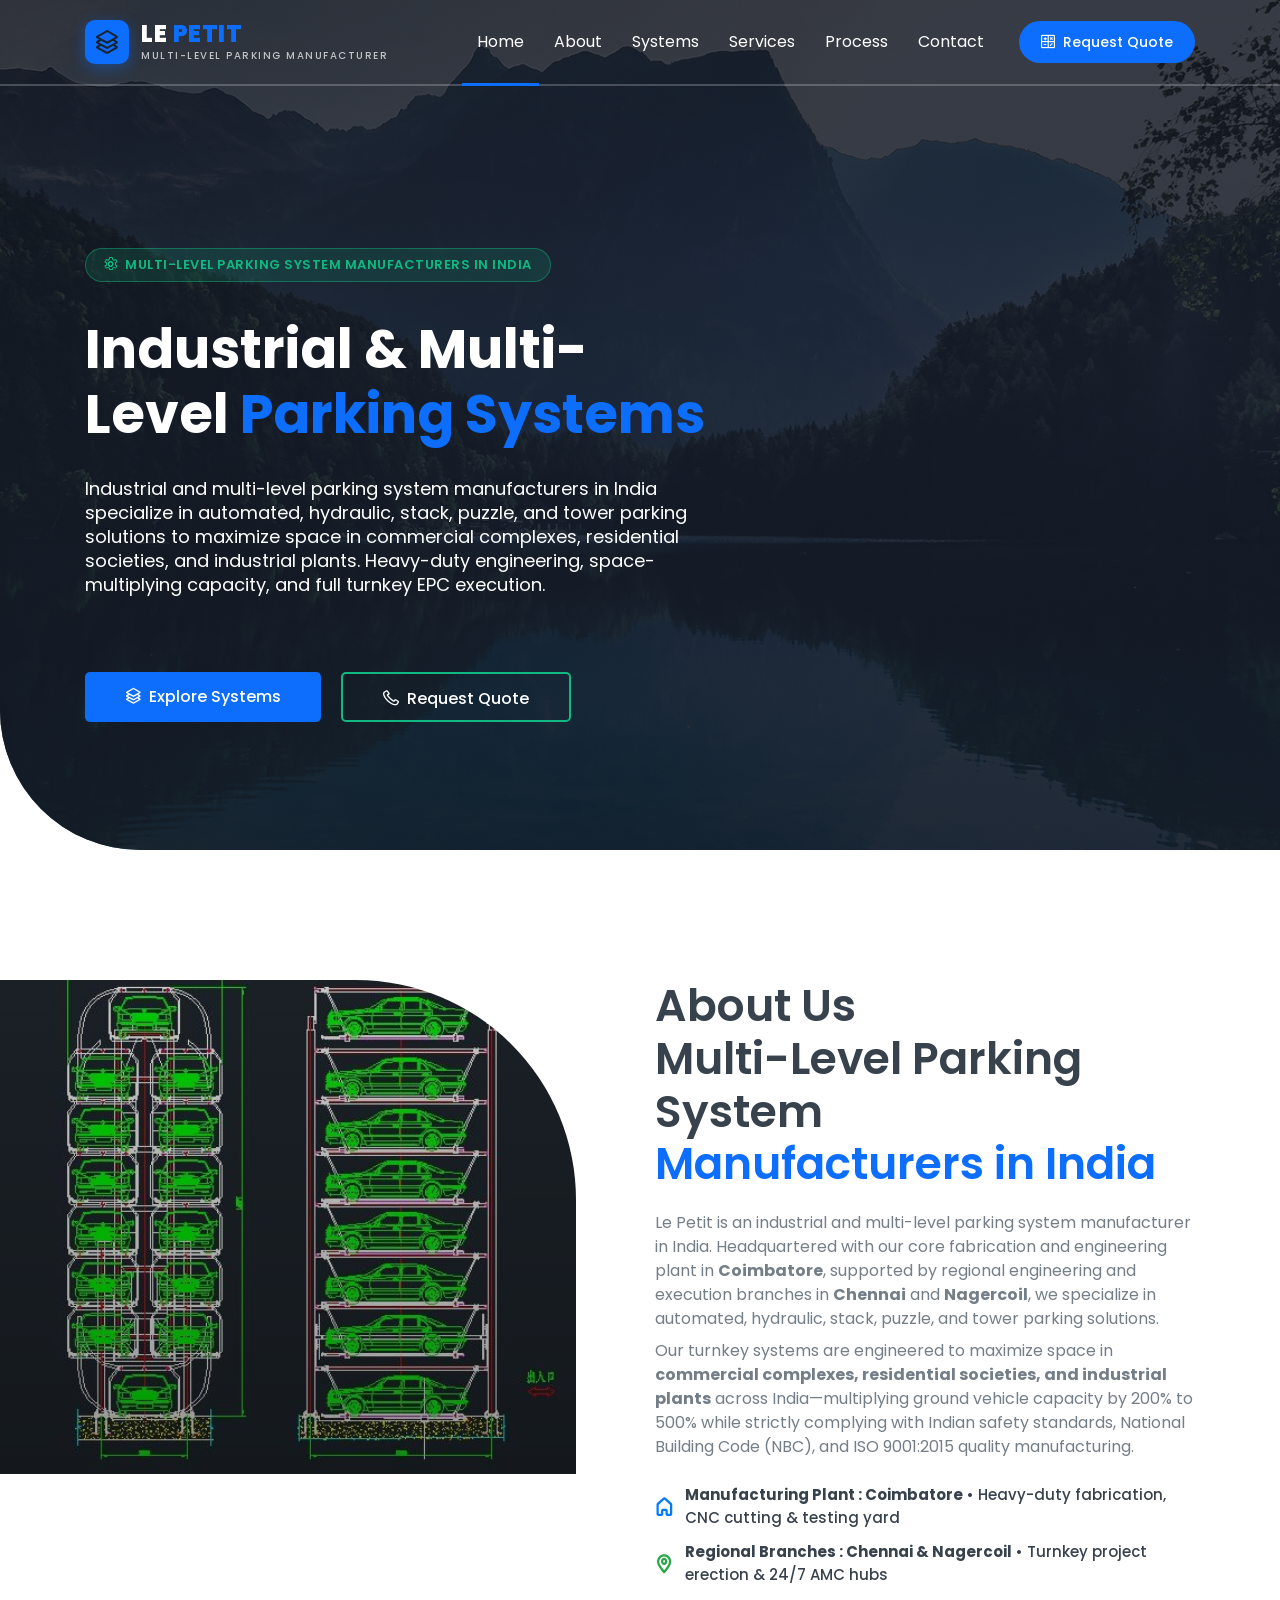
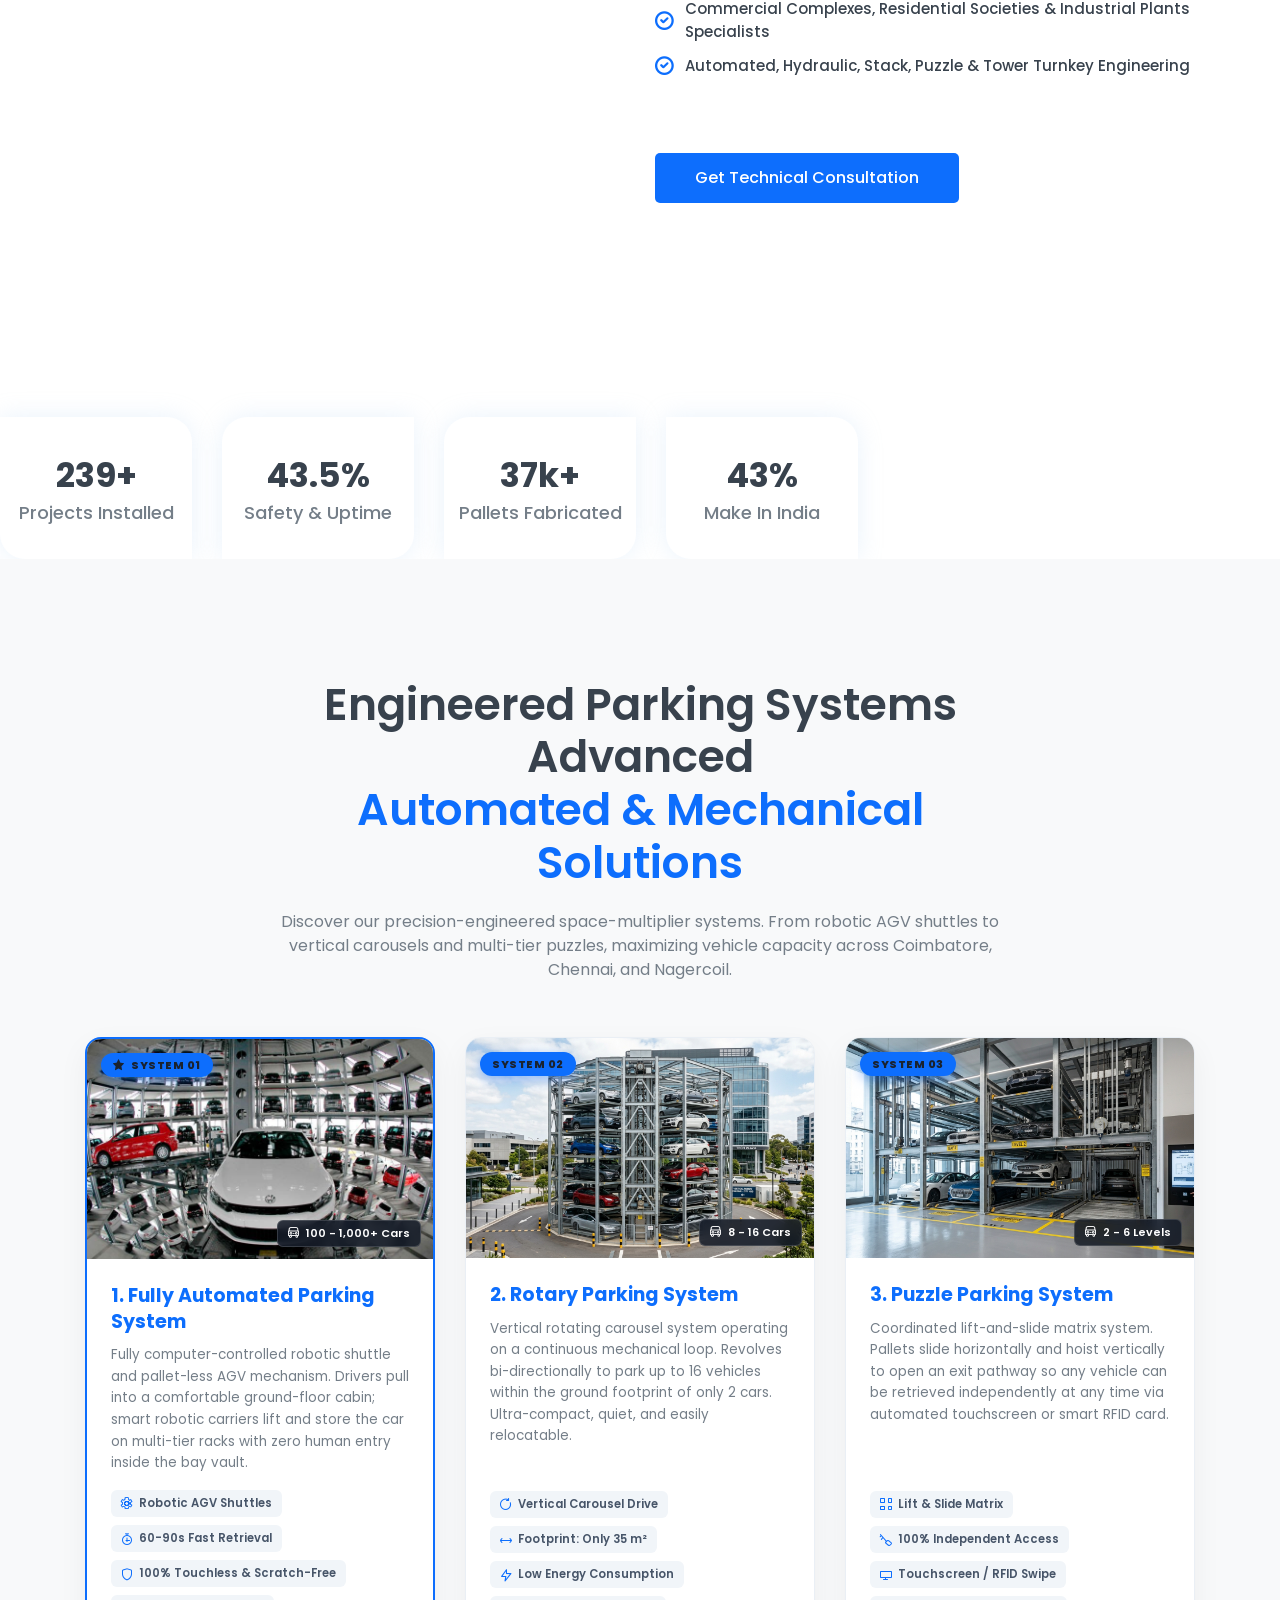
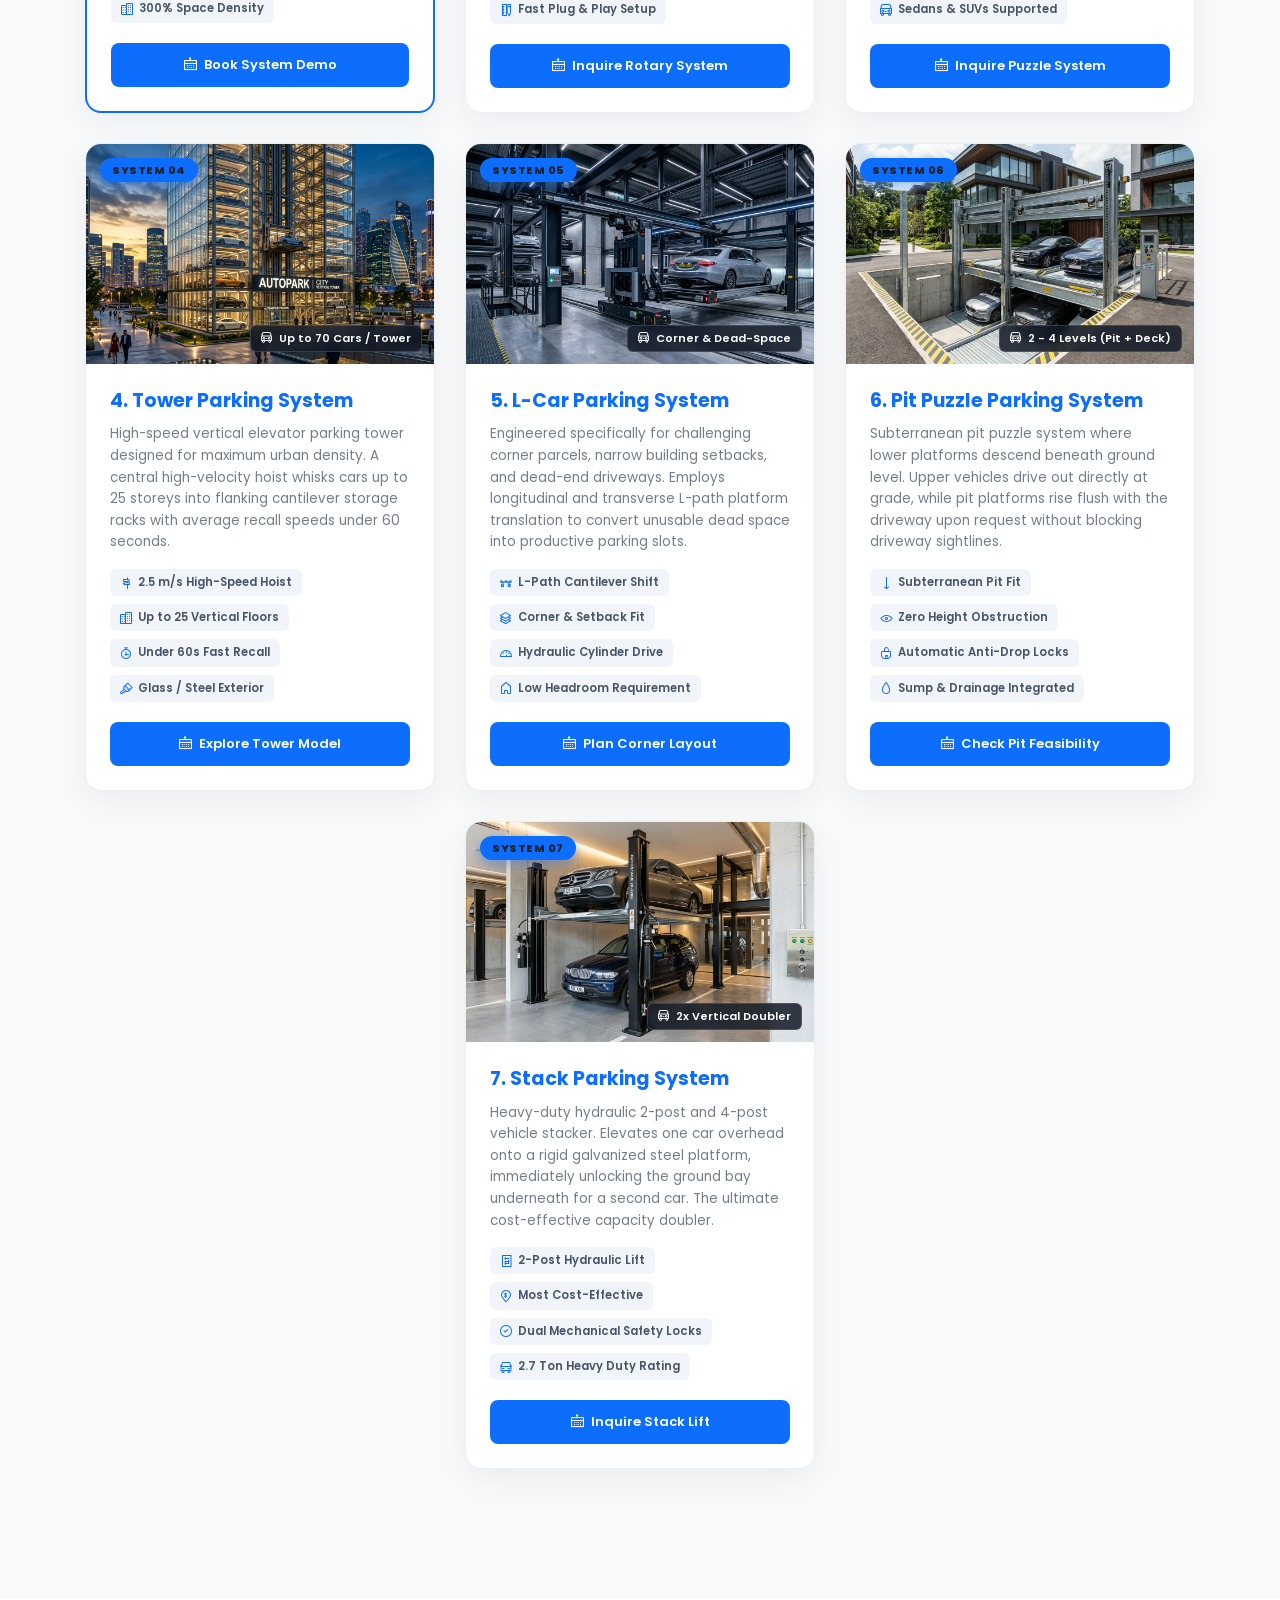
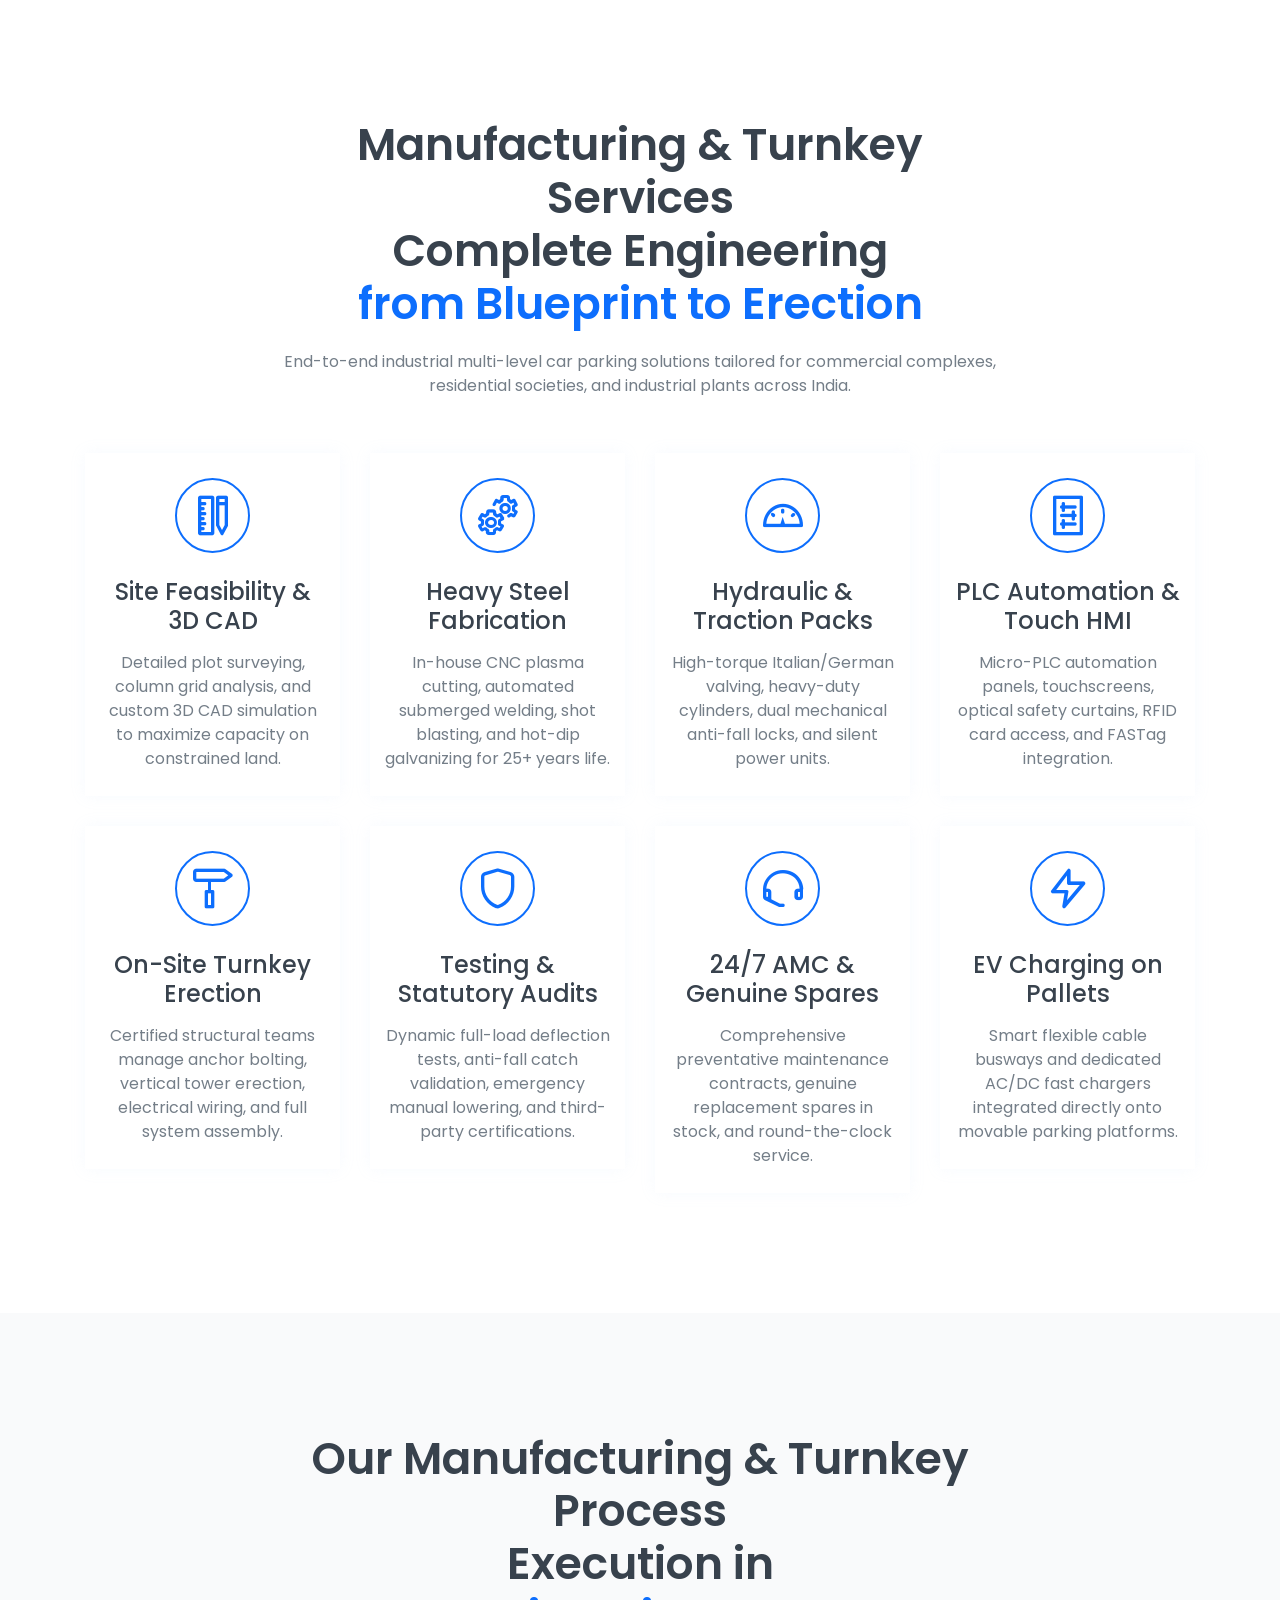
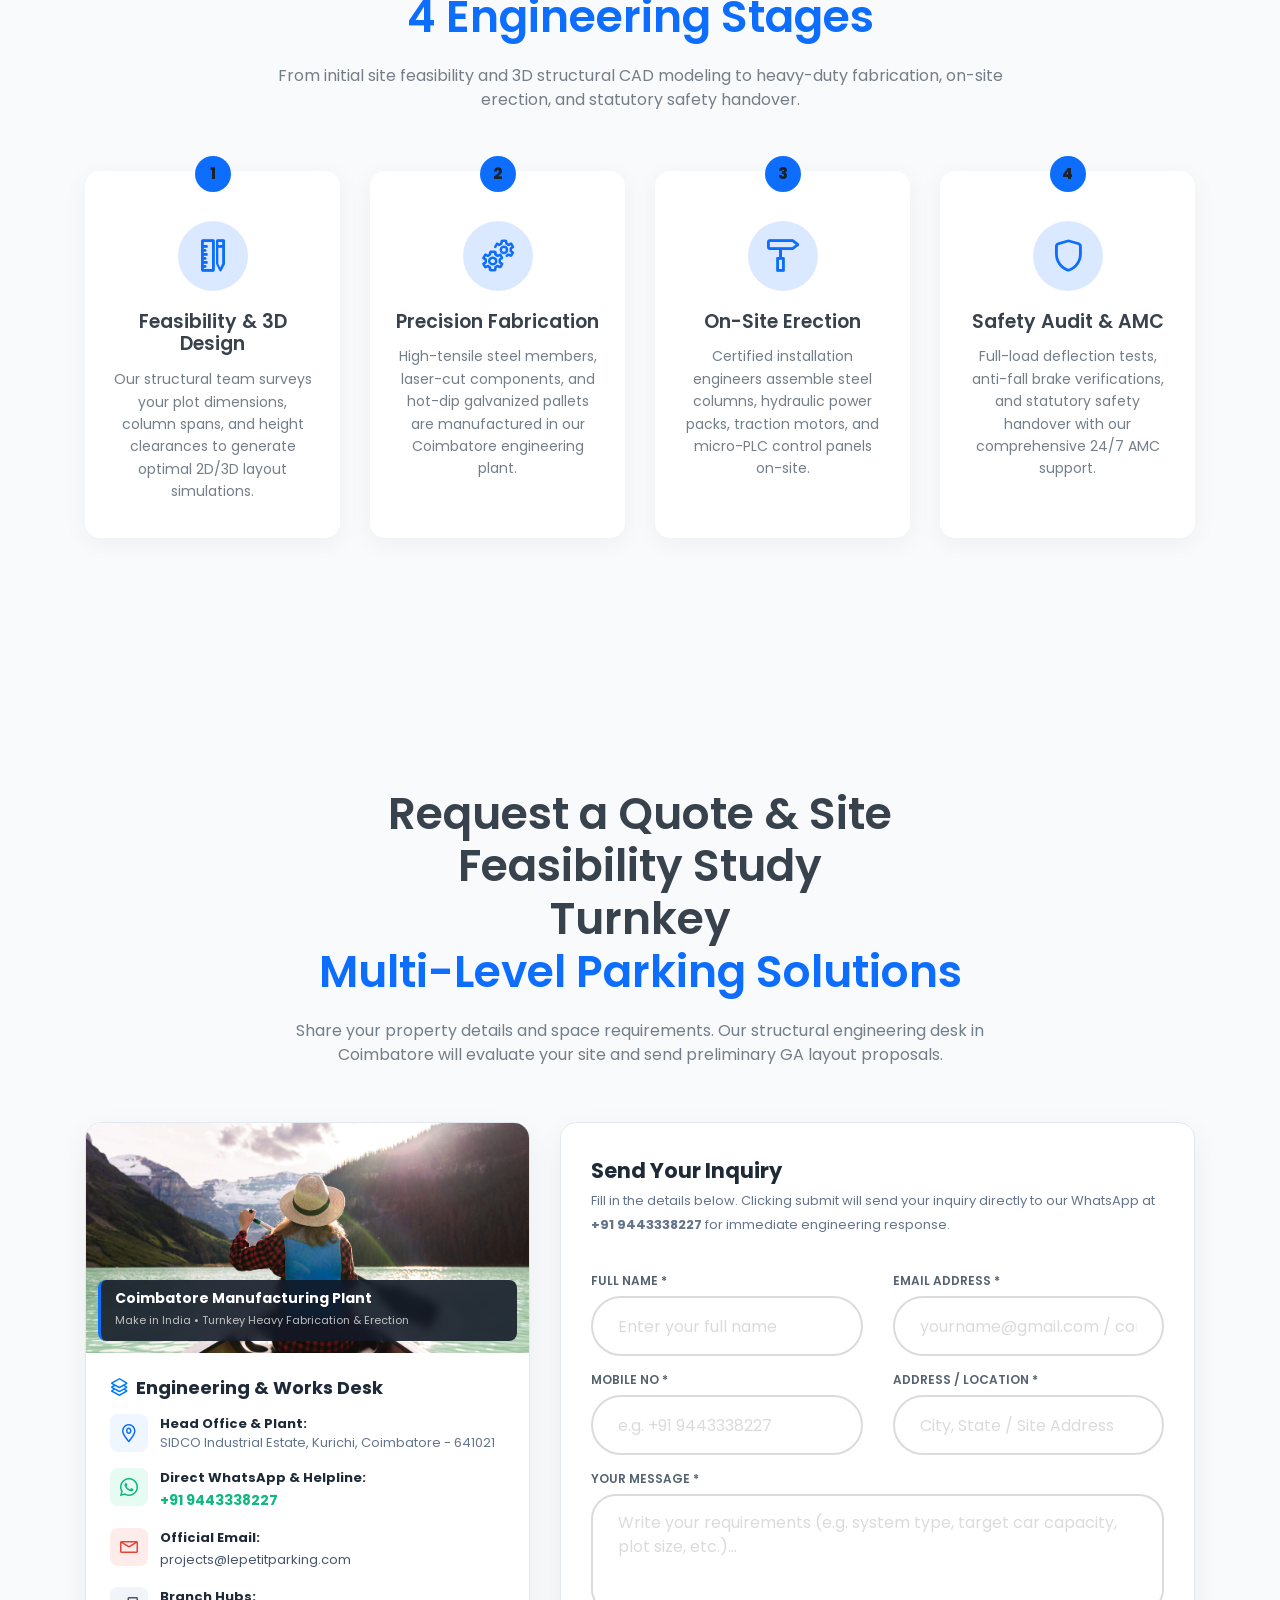
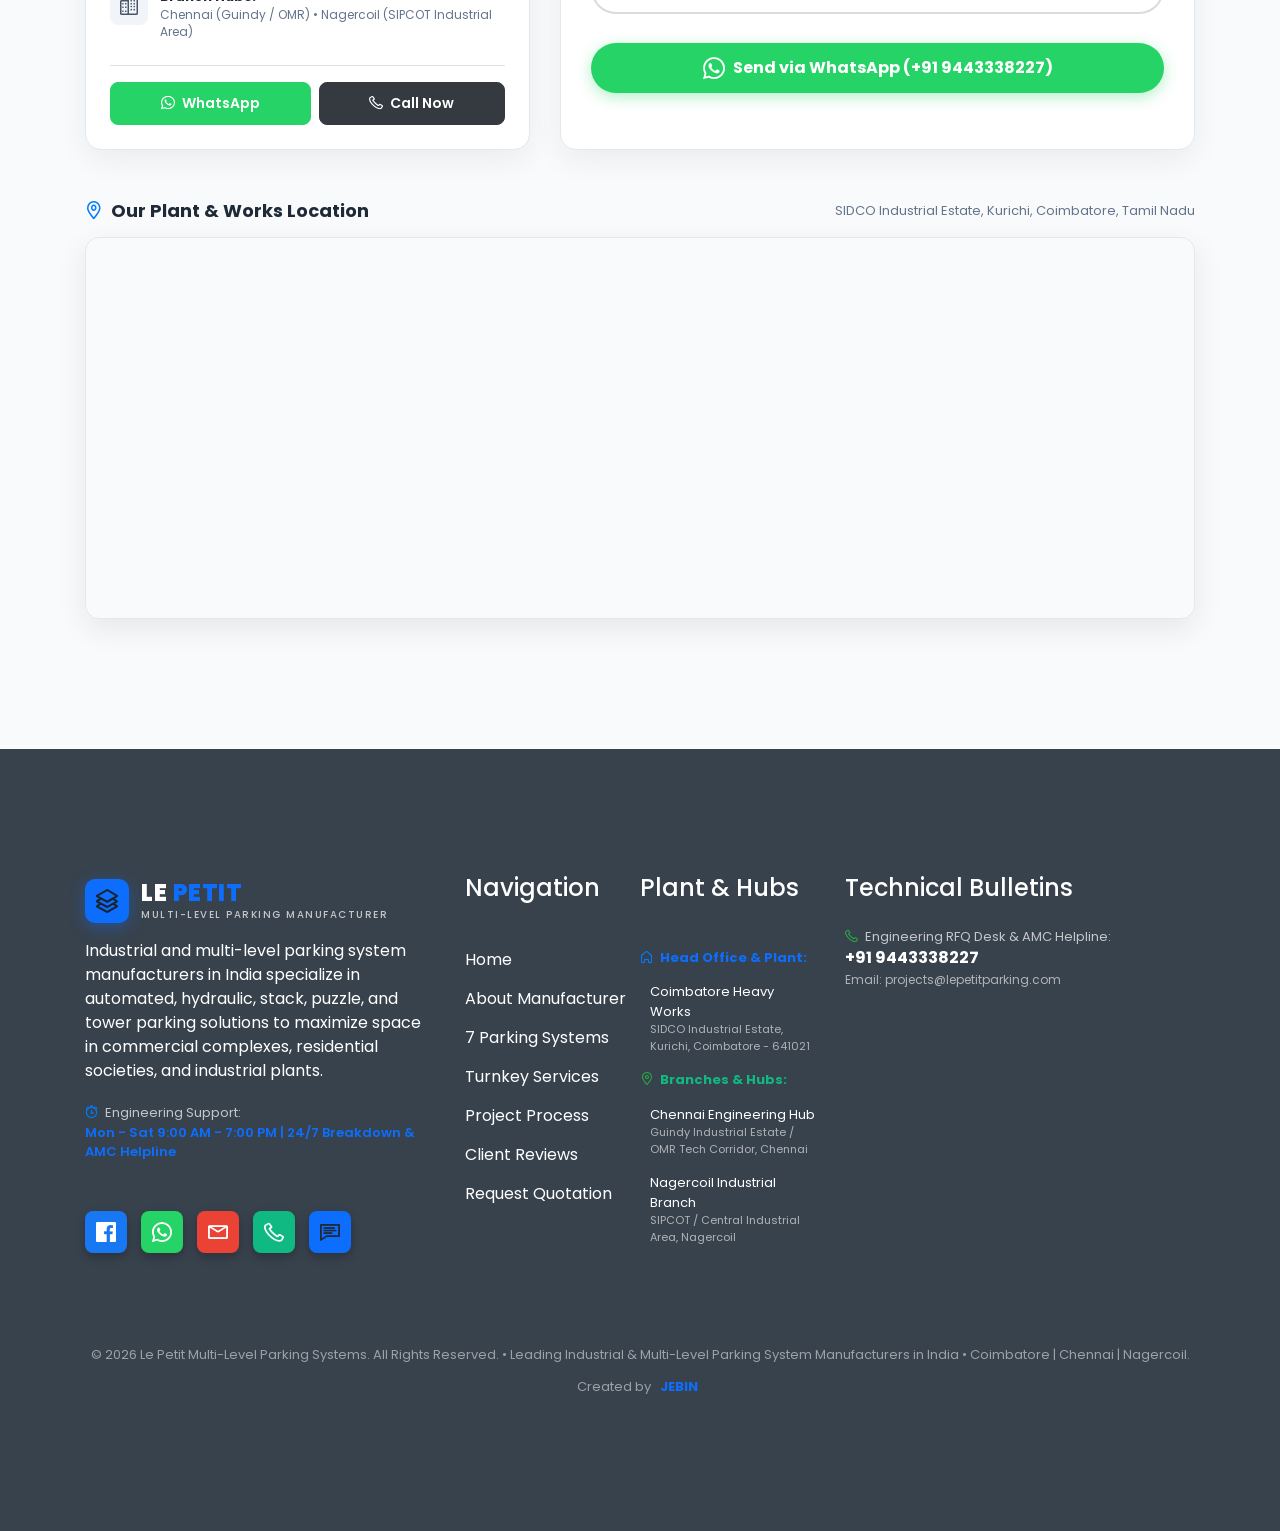
==== commit dd4f9496: "first" ====
--- a/index-2.html
+++ b/index-2.html
@@ -98,9 +98,7 @@
                                     <li class="nav-item">
                                         <a class="page-scroll" href="#how-it-works">Process</a>
                                     </li>
-                                    <li class="nav-item">
-                                        <a class="page-scroll" href="#testimonial">Reviews</a>
-                                    </li>
+
                                     <li class="nav-item">
                                         <a class="page-scroll" href="#contact">Contact</a>
                                     </li>
@@ -110,7 +108,8 @@
                                             class="lni lni-calculator mr-1"></i> Request Quote</a>
                                 </div>
                                 <div class="nav_btn d-none d-lg-block">
-                                    <a class="main-btn page-scroll" href="#contact"><i class="lni lni-calculator mr-1"></i>
+                                    <a class="main-btn page-scroll" href="#contact"><i
+                                            class="lni lni-calculator mr-1"></i>
                                         Request Quote</a>
                                 </div>
                             </div> <!-- navbar collapse -->
@@ -123,7 +122,8 @@
         <div id="home" class="header_slider">
             <div class="single_slider d-block d-lg-flex align-items-center">
                 <!-- Responsive Background Video -->
-                <video class="hero_bg_video" autoplay muted loop playsinline webkit-playsinline poster="assets/images/hero-area.jpg">
+                <video class="hero_bg_video" autoplay muted loop playsinline webkit-playsinline
+                    poster="assets/images/hero-area.jpg">
                     <source src="assets/images/car1.mp4" type="video/mp4">
                     Your browser does not support the video tag.
                 </video>
@@ -143,70 +143,22 @@
                                     Industrial &amp; Multi-Level <span>Parking Systems</span>
                                 </h2>
                                 <p class="wow fadeInLeftBig" data-wow-duration="1.3s" data-wow-delay="0.5s">
-                                    Industrial and multi-level parking system manufacturers in India specialize in automated, hydraulic, stack, puzzle, and tower parking solutions to maximize space in commercial complexes, residential societies, and industrial plants. Heavy-duty engineering, space-multiplying capacity, and full turnkey EPC execution.
+                                    Industrial and multi-level parking system manufacturers in India specialize in
+                                    automated, hydraulic, stack, puzzle, and tower parking solutions to maximize space
+                                    in commercial complexes, residential societies, and industrial plants. Heavy-duty
+                                    engineering, space-multiplying capacity, and full turnkey EPC execution.
                                 </p>
                                 <div class="slider_btns mt-30 wow fadeInLeftBig" data-wow-duration="1.3s"
                                     data-wow-delay="0.7s">
                                     <a href="#systems" class="main-btn mr-3 page-scroll"><i
                                             class="lni lni-layers mr-1"></i> Explore Systems</a>
                                     <a href="#contact" class="main-btn btn-outline page-scroll"
-                                        style="background: transparent; border: 2px solid #EEC41E; color: #fff;"><i
+                                        style="background: transparent; border: 2px solid #10B981; color: #fff;"><i
                                             class="lni lni-phone mr-1"></i> Request Quote</a>
                                 </div>
                             </div> <!-- slider content -->
                         </div>
 
-                        <!-- Quick Feasibility & Capacity Study Card -->
-                        <div class="col-lg-5 col-md-12 mt-4 mt-lg-0 wow fadeInRightBig" data-wow-duration="1.3s"
-                            data-wow-delay="0.5s">
-                            <div class="hero_search_box">
-                                <h4 class="mb-2" style="color: #1F2A38; font-size: 20px; font-weight: 700;">
-                                    <i class="lni lni-apartment text-warning mr-1"></i> Free Site Feasibility Study
-                                </h4>
-                                <p style="font-size: 13px; color: #64748B; margin-bottom: 20px;">
-                                    Maximize space in commercial, residential &amp; industrial properties.
-                                </p>
-                                <div class="row">
-                                    <div class="col-12 mb-3">
-                                        <label><i class="lni lni-briefcase mr-1"></i> Facility / Sector</label>
-                                        <select id="quickSector" class="form-control">
-                                            <option value="Commercial Complex">Commercial Complexes &amp; Malls</option>
-                                            <option value="Residential Society">Residential Societies &amp; Towers</option>
-                                            <option value="Industrial Plant">Industrial Plants &amp; Factories</option>
-                                            <option value="IT Tech Park">IT Parks &amp; Corporate Hubs</option>
-                                            <option value="Hospitality / Hotel">Hospitals &amp; Healthcare</option>
-                                        </select>
-                                    </div>
-                                    <div class="col-12 mb-3">
-                                        <label><i class="lni lni-cogs mr-1"></i> Preferred Parking System</label>
-                                        <select id="quickSystem" class="form-control">
-                                            <option value="Recommend Best System">Recommend Best System for Plot</option>
-                                            <option value="Fully Automated Parking System">1. Fully Automated Parking System</option>
-                                            <option value="Rotary Parking System">2. Rotary Parking System</option>
-                                            <option value="Puzzle Parking System">3. Puzzle Parking System</option>
-                                            <option value="Tower Parking System">4. Tower Parking System</option>
-                                            <option value="L-Car Parking System">5. L-Car Parking System</option>
-                                            <option value="Pit Puzzle Parking System">6. Pit Puzzle Parking System</option>
-                                            <option value="Stack Parking System">7. Stack Parking System</option>
-                                        </select>
-                                    </div>
-                                    <div class="col-12 mb-3">
-                                        <label><i class="lni lni-car mr-1"></i> Target Car Capacity</label>
-                                        <select id="quickCapacity" class="form-control">
-                                            <option value="20 - 50 Cars">20 to 50 Vehicles (2x Multiplier)</option>
-                                            <option value="50 - 150 Cars" selected>50 to 150 Vehicles (3x Multiplier)</option>
-                                            <option value="150 - 300 Cars">150 to 300 Vehicles (4x Multiplier)</option>
-                                            <option value="300+ Cars">300+ Vehicles (Tower / Automated Vault)</option>
-                                        </select>
-                                    </div>
-                                    <div class="col-12 mt-2">
-                                        <a href="#contact" class="main-btn d-block text-center page-scroll" onclick="applyQuickInquiry()">
-                                            <i class="lni lni-calculator mr-1"></i> Get Feasibility Plan &amp; Quote
-                                        </a>
-                                    </div>
-                                </div>
-                            </div>
-                        </div>
                     </div> <!-- row -->
                 </div> <!-- container -->
             </div> <!-- single slider -->
@@ -218,35 +170,47 @@
     <section id="about" class="about_area pt-130 pb-130">
         <div class="about_wrapper">
             <div class="about_image bg_cover"
-                style="background-image: linear-gradient(rgba(0,0,0,0.2), rgba(0,0,0,0.4)), url(assets/images/aa1.jpg)">
+                style="background-image: linear-gradient(rgba(0,0,0,0.2), rgba(0,0,0,0.4)), url(assets/images/aa2.jpg)">
             </div>
             <div class="container">
                 <div class="row justify-content-end">
                     <div class="col-lg-6">
                         <div class="about_content">
                             <div class="section_title">
-                                <h3 class="title">About Us <br> Multi-Level Parking System <span>Manufacturers in India</span></h3>
+                                <h3 class="title">About Us <br> Multi-Level Parking System <span>Manufacturers in
+                                        India</span></h3>
                                 <p>
-                                    Le Petit is an industrial and multi-level parking system manufacturer in India. Headquartered with our core fabrication and engineering plant in <strong>Coimbatore</strong>, supported by regional engineering and execution branches in <strong>Chennai</strong> and <strong>Nagercoil</strong>, we specialize in automated, hydraulic, stack, puzzle, and tower parking solutions.
+                                    Le Petit is an industrial and multi-level parking system manufacturer in India.
+                                    Headquartered with our core fabrication and engineering plant in
+                                    <strong>Coimbatore</strong>, supported by regional engineering and execution
+                                    branches in <strong>Chennai</strong> and <strong>Nagercoil</strong>, we specialize
+                                    in automated, hydraulic, stack, puzzle, and tower parking solutions.
                                 </p>
                                 <p class="mt-2">
-                                    Our turnkey systems are engineered to maximize space in <strong>commercial complexes, residential societies, and industrial plants</strong> across India—multiplying ground vehicle capacity by 200% to 500% while strictly complying with Indian safety standards, National Building Code (NBC), and ISO 9001:2015 quality manufacturing.
+                                    Our turnkey systems are engineered to maximize space in <strong>commercial
+                                        complexes, residential societies, and industrial plants</strong> across
+                                    India—multiplying ground vehicle capacity by 200% to 500% while strictly complying
+                                    with Indian safety standards, National Building Code (NBC), and ISO 9001:2015
+                                    quality manufacturing.
                                 </p>
                             </div> <!-- section title -->
 
                             <!-- Feature list -->
                             <div class="about_features_list">
                                 <div class="feature_item">
-                                    <i class="lni lni-home text-warning"></i>
-                                    <span><strong>Manufacturing Plant : Coimbatore</strong> &bull; Heavy-duty fabrication, CNC cutting &amp; testing yard</span>
+                                    <i class="lni lni-home text-primary"></i>
+                                    <span><strong>Manufacturing Plant : Coimbatore</strong> &bull; Heavy-duty
+                                        fabrication, CNC cutting &amp; testing yard</span>
                                 </div>
                                 <div class="feature_item">
-                                    <i class="lni lni-map-marker text-warning"></i>
-                                    <span><strong>Regional Branches : Chennai &amp; Nagercoil</strong> &bull; Turnkey project erection &amp; 24/7 AMC hubs</span>
+                                    <i class="lni lni-map-marker text-success"></i>
+                                    <span><strong>Regional Branches : Chennai &amp; Nagercoil</strong> &bull; Turnkey
+                                        project erection &amp; 24/7 AMC hubs</span>
                                 </div>
                                 <div class="feature_item">
                                     <i class="lni lni-checkmark-circle"></i>
-                                    <span>Commercial Complexes, Residential Societies &amp; Industrial Plants Specialists</span>
+                                    <span>Commercial Complexes, Residential Societies &amp; Industrial Plants
+                                        Specialists</span>
                                 </div>
                                 <div class="feature_item">
                                     <i class="lni lni-checkmark-circle"></i>
@@ -257,45 +221,47 @@
                             <a href="#contact" class="main-btn page-scroll">Get Technical Consultation</a>
                         </div> <!-- about content -->
 
-                        <div class="about_counter d-flex flex-wrap mt-4">
-                            <div class="single_counter counter_1 d-flex justify-content-center align-items-center wow fadeInUpBig"
-                                data-wow-duration="1.3s" data-wow-delay="0.2s">
-                                <div class="counter_wrapper text-center">
-                                    <span class="counter">550</span><span>+</span>
-                                    <p>Projects Installed</p>
-                                </div>
-                            </div>
-
-                            <div class="single_counter counter_2 d-flex justify-content-center align-items-center wow fadeInUpBig"
-                                data-wow-duration="1.3s" data-wow-delay="0.5s">
-                                <div class="counter_wrapper text-center">
-                                    <span class="counter">99.8</span><span>%</span>
-                                    <p>Safety &amp; Uptime</p>
-                                </div>
-                            </div>
-
-                            <div class="single_counter counter_2 d-flex justify-content-center align-items-center wow fadeInUpBig"
-                                data-wow-duration="1.3s" data-wow-delay="0.8s">
-                                <div class="counter_wrapper text-center">
-                                    <span class="counter">85</span><span>k+</span>
-                                    <p>Pallets Fabricated</p>
-                                </div>
-                            </div>
-
-                            <div class="single_counter counter_1 d-flex justify-content-center align-items-center wow fadeInUpBig"
-                                data-wow-duration="1.3s" data-wow-delay="1.1s">
-                                <div class="counter_wrapper text-center">
-                                    <span class="counter">100</span><span>%</span>
-                                    <p>Make In India</p>
-                                </div>
-                            </div>
-                        </div> <!-- about_counter -->
+
                     </div>
                 </div> <!-- row -->
             </div> <!-- container -->
         </div> <!-- about wrapper -->
     </section>
     <!--====== ABOUT PART ENDS ======-->
+
+    <div class="about_counter d-flex flex-wrap mt-4">
+        <div class="single_counter counter_1 d-flex justify-content-center align-items-center wow fadeInUpBig"
+            data-wow-duration="1.3s" data-wow-delay="0.2s">
+            <div class="counter_wrapper text-center">
+                <span class="counter">550</span><span>+</span>
+                <p>Projects Installed</p>
+            </div>
+        </div>
+
+        <div class="single_counter counter_2 d-flex justify-content-center align-items-center wow fadeInUpBig"
+            data-wow-duration="1.3s" data-wow-delay="0.5s">
+            <div class="counter_wrapper text-center">
+                <span class="counter">99.8</span><span>%</span>
+                <p>Safety &amp; Uptime</p>
+            </div>
+        </div>
+
+        <div class="single_counter counter_2 d-flex justify-content-center align-items-center wow fadeInUpBig"
+            data-wow-duration="1.3s" data-wow-delay="0.8s">
+            <div class="counter_wrapper text-center">
+                <span class="counter">85</span><span>k+</span>
+                <p>Pallets Fabricated</p>
+            </div>
+        </div>
+
+        <div class="single_counter counter_1 d-flex justify-content-center align-items-center wow fadeInUpBig"
+            data-wow-duration="1.3s" data-wow-delay="1.1s">
+            <div class="counter_wrapper text-center">
+                <span class="counter">100</span><span>%</span>
+                <p>Make In India</p>
+            </div>
+        </div>
+    </div> <!-- about_counter -->
 
     <!--====== SMART PARKING SYSTEMS PART START ======-->
     <section id="systems" class="systems_area pt-120 pb-130">
@@ -303,8 +269,11 @@
             <div class="row justify-content-center">
                 <div class="col-lg-8">
                     <div class="section_title text-center pb-25">
-                        <h3 class="title">Engineered Parking Systems <br> Advanced <span>Automated &amp; Mechanical Solutions</span></h3>
-                        <p>Discover our precision-engineered space-multiplier systems. From robotic AGV shuttles to vertical carousels and multi-tier puzzles, maximizing vehicle capacity across Coimbatore, Chennai, and Nagercoil.</p>
+                        <h3 class="title">Engineered Parking Systems <br> Advanced <span>Automated &amp; Mechanical
+                                Solutions</span></h3>
+                        <p>Discover our precision-engineered space-multiplier systems. From robotic AGV shuttles to
+                            vertical carousels and multi-tier puzzles, maximizing vehicle capacity across Coimbatore,
+                            Chennai, and Nagercoil.</p>
                     </div> <!-- section title -->
                 </div>
             </div> <!-- row -->
@@ -312,24 +281,31 @@
             <div class="row justify-content-center">
                 <!-- System 1: Fully Automated Parking System -->
                 <div class="col-lg-4 col-md-6 col-sm-12">
-                    <div class="single_system_card featured_system wow fadeInUp" data-wow-duration="1.2s" data-wow-delay="0.2s">
+                    <div class="single_system_card featured_system wow fadeInUp" data-wow-duration="1.2s"
+                        data-wow-delay="0.2s">
                         <div class="system_image_wrapper">
                             <span class="system_num_badge"><i class="lni lni-star-filled mr-1"></i> System 01</span>
                             <span class="system_capacity_tag"><i class="lni lni-car mr-1"></i> 100 - 1,000+ Cars</span>
                             <img src="assets/images/aa1.jpg" alt="1. Fully Automated Parking System">
                         </div>
                         <div class="system_content">
-                            <h4 class="system_title"><a href="javascript:void(0)">1. Fully Automated Parking System</a></h4>
+                            <h4 class="system_title"><a href="javascript:void(0)">1. Fully Automated Parking System</a>
+                            </h4>
                             <p class="system_desc">
-                                Fully computer-controlled robotic shuttle and pallet-less AGV mechanism. Drivers pull into a comfortable ground-floor cabin; smart robotic carriers lift and store the car on multi-tier racks with zero human entry inside the bay vault.
+                                Fully computer-controlled robotic shuttle and pallet-less AGV mechanism. Drivers pull
+                                into a comfortable ground-floor cabin; smart robotic carriers lift and store the car on
+                                multi-tier racks with zero human entry inside the bay vault.
                             </p>
                             <div class="system_specs">
                                 <span class="system_spec_tag"><i class="lni lni-cog"></i> Robotic AGV Shuttles</span>
                                 <span class="system_spec_tag"><i class="lni lni-timer"></i> 60-90s Fast Retrieval</span>
-                                <span class="system_spec_tag"><i class="lni lni-shield"></i> 100% Touchless &amp; Scratch-Free</span>
-                                <span class="system_spec_tag"><i class="lni lni-apartment"></i> 300% Space Density</span>
+                                <span class="system_spec_tag"><i class="lni lni-shield"></i> 100% Touchless &amp;
+                                    Scratch-Free</span>
+                                <span class="system_spec_tag"><i class="lni lni-apartment"></i> 300% Space
+                                    Density</span>
                             </div>
-                            <a href="#contact" class="main-btn page-scroll" onclick="selectSystem('1. Fully Automated Parking System')">
+                            <a href="#contact" class="main-btn page-scroll"
+                                onclick="selectSystem('1. Fully Automated Parking System')">
                                 <i class="lni lni-calendar mr-1"></i> Book System Demo
                             </a>
                         </div>
@@ -347,15 +323,21 @@
                         <div class="system_content">
                             <h4 class="system_title"><a href="javascript:void(0)">2. Rotary Parking System</a></h4>
                             <p class="system_desc">
-                                Vertical rotating carousel system operating on a continuous mechanical loop. Revolves bi-directionally to park up to 16 vehicles within the ground footprint of only 2 cars. Ultra-compact, quiet, and easily relocatable.
+                                Vertical rotating carousel system operating on a continuous mechanical loop. Revolves
+                                bi-directionally to park up to 16 vehicles within the ground footprint of only 2 cars.
+                                Ultra-compact, quiet, and easily relocatable.
                             </p>
                             <div class="system_specs">
-                                <span class="system_spec_tag"><i class="lni lni-spinner-arrow"></i> Vertical Carousel Drive</span>
-                                <span class="system_spec_tag"><i class="lni lni-arrows-horizontal"></i> Footprint: Only 35 m²</span>
+                                <span class="system_spec_tag"><i class="lni lni-spinner-arrow"></i> Vertical Carousel
+                                    Drive</span>
+                                <span class="system_spec_tag"><i class="lni lni-arrows-horizontal"></i> Footprint: Only
+                                    35 m²</span>
                                 <span class="system_spec_tag"><i class="lni lni-bolt"></i> Low Energy Consumption</span>
-                                <span class="system_spec_tag"><i class="lni lni-ruler-pencil"></i> Fast Plug &amp; Play Setup</span>
+                                <span class="system_spec_tag"><i class="lni lni-ruler-pencil"></i> Fast Plug &amp; Play
+                                    Setup</span>
                             </div>
-                            <a href="#contact" class="main-btn page-scroll" onclick="selectSystem('2. Rotary Parking System')">
+                            <a href="#contact" class="main-btn page-scroll"
+                                onclick="selectSystem('2. Rotary Parking System')">
                                 <i class="lni lni-calendar mr-1"></i> Inquire Rotary System
                             </a>
                         </div>
@@ -373,15 +355,21 @@
                         <div class="system_content">
                             <h4 class="system_title"><a href="javascript:void(0)">3. Puzzle Parking System</a></h4>
                             <p class="system_desc">
-                                Coordinated lift-and-slide matrix system. Pallets slide horizontally and hoist vertically to open an exit pathway so any vehicle can be retrieved independently at any time via automated touchscreen or smart RFID card.
+                                Coordinated lift-and-slide matrix system. Pallets slide horizontally and hoist
+                                vertically to open an exit pathway so any vehicle can be retrieved independently at any
+                                time via automated touchscreen or smart RFID card.
                             </p>
                             <div class="system_specs">
-                                <span class="system_spec_tag"><i class="lni lni-grid-alt"></i> Lift &amp; Slide Matrix</span>
+                                <span class="system_spec_tag"><i class="lni lni-grid-alt"></i> Lift &amp; Slide
+                                    Matrix</span>
                                 <span class="system_spec_tag"><i class="lni lni-key"></i> 100% Independent Access</span>
-                                <span class="system_spec_tag"><i class="lni lni-display"></i> Touchscreen / RFID Swipe</span>
-                                <span class="system_spec_tag"><i class="lni lni-car"></i> Sedans &amp; SUVs Supported</span>
+                                <span class="system_spec_tag"><i class="lni lni-display"></i> Touchscreen / RFID
+                                    Swipe</span>
+                                <span class="system_spec_tag"><i class="lni lni-car"></i> Sedans &amp; SUVs
+                                    Supported</span>
                             </div>
-                            <a href="#contact" class="main-btn page-scroll" onclick="selectSystem('3. Puzzle Parking System')">
+                            <a href="#contact" class="main-btn page-scroll"
+                                onclick="selectSystem('3. Puzzle Parking System')">
                                 <i class="lni lni-calendar mr-1"></i> Inquire Puzzle System
                             </a>
                         </div>
@@ -393,21 +381,28 @@
                     <div class="single_system_card wow fadeInUp" data-wow-duration="1.2s" data-wow-delay="0.3s">
                         <div class="system_image_wrapper">
                             <span class="system_num_badge">System 04</span>
-                            <span class="system_capacity_tag"><i class="lni lni-car mr-1"></i> Up to 70 Cars / Tower</span>
+                            <span class="system_capacity_tag"><i class="lni lni-car mr-1"></i> Up to 70 Cars /
+                                Tower</span>
                             <img src="assets/images/tower-parking.jpg" alt="4. Tower Parking System">
                         </div>
                         <div class="system_content">
                             <h4 class="system_title"><a href="javascript:void(0)">4. Tower Parking System</a></h4>
                             <p class="system_desc">
-                                High-speed vertical elevator parking tower designed for maximum urban density. A central high-velocity hoist whisks cars up to 25 storeys into flanking cantilever storage racks with average recall speeds under 60 seconds.
+                                High-speed vertical elevator parking tower designed for maximum urban density. A central
+                                high-velocity hoist whisks cars up to 25 storeys into flanking cantilever storage racks
+                                with average recall speeds under 60 seconds.
                             </p>
                             <div class="system_specs">
-                                <span class="system_spec_tag"><i class="lni lni-direction-alt"></i> 2.5 m/s High-Speed Hoist</span>
-                                <span class="system_spec_tag"><i class="lni lni-apartment"></i> Up to 25 Vertical Floors</span>
+                                <span class="system_spec_tag"><i class="lni lni-direction-alt"></i> 2.5 m/s High-Speed
+                                    Hoist</span>
+                                <span class="system_spec_tag"><i class="lni lni-apartment"></i> Up to 25 Vertical
+                                    Floors</span>
                                 <span class="system_spec_tag"><i class="lni lni-timer"></i> Under 60s Fast Recall</span>
-                                <span class="system_spec_tag"><i class="lni lni-brush"></i> Glass / Steel Exterior</span>
+                                <span class="system_spec_tag"><i class="lni lni-brush"></i> Glass / Steel
+                                    Exterior</span>
                             </div>
-                            <a href="#contact" class="main-btn page-scroll" onclick="selectSystem('4. Tower Parking System')">
+                            <a href="#contact" class="main-btn page-scroll"
+                                onclick="selectSystem('4. Tower Parking System')">
                                 <i class="lni lni-calendar mr-1"></i> Explore Tower Model
                             </a>
                         </div>
@@ -419,21 +414,29 @@
                     <div class="single_system_card wow fadeInUp" data-wow-duration="1.2s" data-wow-delay="0.5s">
                         <div class="system_image_wrapper">
                             <span class="system_num_badge">System 05</span>
-                            <span class="system_capacity_tag"><i class="lni lni-car mr-1"></i> Corner &amp; Dead-Space</span>
+                            <span class="system_capacity_tag"><i class="lni lni-car mr-1"></i> Corner &amp;
+                                Dead-Space</span>
                             <img src="assets/images/lcar-parking.jpg" alt="5. L-Car Parking System">
                         </div>
                         <div class="system_content">
                             <h4 class="system_title"><a href="javascript:void(0)">5. L-Car Parking System</a></h4>
                             <p class="system_desc">
-                                Engineered specifically for challenging corner parcels, narrow building setbacks, and dead-end driveways. Employs longitudinal and transverse L-path platform translation to convert unusable dead space into productive parking slots.
+                                Engineered specifically for challenging corner parcels, narrow building setbacks, and
+                                dead-end driveways. Employs longitudinal and transverse L-path platform translation to
+                                convert unusable dead space into productive parking slots.
                             </p>
                             <div class="system_specs">
-                                <span class="system_spec_tag"><i class="lni lni-vector"></i> L-Path Cantilever Shift</span>
-                                <span class="system_spec_tag"><i class="lni lni-layers"></i> Corner &amp; Setback Fit</span>
-                                <span class="system_spec_tag"><i class="lni lni-dashboard"></i> Hydraulic Cylinder Drive</span>
-                                <span class="system_spec_tag"><i class="lni lni-home"></i> Low Headroom Requirement</span>
+                                <span class="system_spec_tag"><i class="lni lni-vector"></i> L-Path Cantilever
+                                    Shift</span>
+                                <span class="system_spec_tag"><i class="lni lni-layers"></i> Corner &amp; Setback
+                                    Fit</span>
+                                <span class="system_spec_tag"><i class="lni lni-dashboard"></i> Hydraulic Cylinder
+                                    Drive</span>
+                                <span class="system_spec_tag"><i class="lni lni-home"></i> Low Headroom
+                                    Requirement</span>
                             </div>
-                            <a href="#contact" class="main-btn page-scroll" onclick="selectSystem('5. L-Car Parking System')">
+                            <a href="#contact" class="main-btn page-scroll"
+                                onclick="selectSystem('5. L-Car Parking System')">
                                 <i class="lni lni-calendar mr-1"></i> Plan Corner Layout
                             </a>
                         </div>
@@ -445,21 +448,28 @@
                     <div class="single_system_card wow fadeInUp" data-wow-duration="1.2s" data-wow-delay="0.7s">
                         <div class="system_image_wrapper">
                             <span class="system_num_badge">System 06</span>
-                            <span class="system_capacity_tag"><i class="lni lni-car mr-1"></i> 2 - 4 Levels (Pit + Deck)</span>
+                            <span class="system_capacity_tag"><i class="lni lni-car mr-1"></i> 2 - 4 Levels (Pit +
+                                Deck)</span>
                             <img src="assets/images/pit-puzzle-parking.jpg" alt="6. Pit Puzzle Parking System">
                         </div>
                         <div class="system_content">
                             <h4 class="system_title"><a href="javascript:void(0)">6. Pit Puzzle Parking System</a></h4>
                             <p class="system_desc">
-                                Subterranean pit puzzle system where lower platforms descend beneath ground level. Upper vehicles drive out directly at grade, while pit platforms rise flush with the driveway upon request without blocking driveway sightlines.
+                                Subterranean pit puzzle system where lower platforms descend beneath ground level. Upper
+                                vehicles drive out directly at grade, while pit platforms rise flush with the driveway
+                                upon request without blocking driveway sightlines.
                             </p>
                             <div class="system_specs">
-                                <span class="system_spec_tag"><i class="lni lni-arrow-down"></i> Subterranean Pit Fit</span>
+                                <span class="system_spec_tag"><i class="lni lni-arrow-down"></i> Subterranean Pit
+                                    Fit</span>
                                 <span class="system_spec_tag"><i class="lni lni-eye"></i> Zero Height Obstruction</span>
-                                <span class="system_spec_tag"><i class="lni lni-lock"></i> Automatic Anti-Drop Locks</span>
-                                <span class="system_spec_tag"><i class="lni lni-drop"></i> Sump &amp; Drainage Integrated</span>
+                                <span class="system_spec_tag"><i class="lni lni-lock"></i> Automatic Anti-Drop
+                                    Locks</span>
+                                <span class="system_spec_tag"><i class="lni lni-drop"></i> Sump &amp; Drainage
+                                    Integrated</span>
                             </div>
-                            <a href="#contact" class="main-btn page-scroll" onclick="selectSystem('6. Pit Puzzle Parking System')">
+                            <a href="#contact" class="main-btn page-scroll"
+                                onclick="selectSystem('6. Pit Puzzle Parking System')">
                                 <i class="lni lni-calendar mr-1"></i> Check Pit Feasibility
                             </a>
                         </div>
@@ -471,21 +481,29 @@
                     <div class="single_system_card wow fadeInUp" data-wow-duration="1.2s" data-wow-delay="0.4s">
                         <div class="system_image_wrapper">
                             <span class="system_num_badge">System 07</span>
-                            <span class="system_capacity_tag"><i class="lni lni-car mr-1"></i> 2x Vertical Doubler</span>
+                            <span class="system_capacity_tag"><i class="lni lni-car mr-1"></i> 2x Vertical
+                                Doubler</span>
                             <img src="assets/images/stack-parking.jpg" alt="7. Stack Parking System">
                         </div>
                         <div class="system_content">
                             <h4 class="system_title"><a href="javascript:void(0)">7. Stack Parking System</a></h4>
                             <p class="system_desc">
-                                Heavy-duty hydraulic 2-post and 4-post vehicle stacker. Elevates one car overhead onto a rigid galvanized steel platform, immediately unlocking the ground bay underneath for a second car. The ultimate cost-effective capacity doubler.
+                                Heavy-duty hydraulic 2-post and 4-post vehicle stacker. Elevates one car overhead onto a
+                                rigid galvanized steel platform, immediately unlocking the ground bay underneath for a
+                                second car. The ultimate cost-effective capacity doubler.
                             </p>
                             <div class="system_specs">
-                                <span class="system_spec_tag"><i class="lni lni-control-panel"></i> 2-Post Hydraulic Lift</span>
-                                <span class="system_spec_tag"><i class="lni lni-money-location"></i> Most Cost-Effective</span>
-                                <span class="system_spec_tag"><i class="lni lni-checkmark-circle"></i> Dual Mechanical Safety Locks</span>
-                                <span class="system_spec_tag"><i class="lni lni-car-alt"></i> 2.7 Ton Heavy Duty Rating</span>
+                                <span class="system_spec_tag"><i class="lni lni-control-panel"></i> 2-Post Hydraulic
+                                    Lift</span>
+                                <span class="system_spec_tag"><i class="lni lni-money-location"></i> Most
+                                    Cost-Effective</span>
+                                <span class="system_spec_tag"><i class="lni lni-checkmark-circle"></i> Dual Mechanical
+                                    Safety Locks</span>
+                                <span class="system_spec_tag"><i class="lni lni-car-alt"></i> 2.7 Ton Heavy Duty
+                                    Rating</span>
                             </div>
-                            <a href="#contact" class="main-btn page-scroll" onclick="selectSystem('7. Stack Parking System')">
+                            <a href="#contact" class="main-btn page-scroll"
+                                onclick="selectSystem('7. Stack Parking System')">
                                 <i class="lni lni-calendar mr-1"></i> Inquire Stack Lift
                             </a>
                         </div>
@@ -502,8 +520,10 @@
             <div class="row justify-content-center">
                 <div class="col-lg-8">
                     <div class="section_title text-center pb-25">
-                        <h3 class="title">Manufacturing &amp; Turnkey Services <br> Complete Engineering <span>from Blueprint to Erection</span></h3>
-                        <p>End-to-end industrial multi-level car parking solutions tailored for commercial complexes, residential societies, and industrial plants across India.</p>
+                        <h3 class="title">Manufacturing &amp; Turnkey Services <br> Complete Engineering <span>from
+                                Blueprint to Erection</span></h3>
+                        <p>End-to-end industrial multi-level car parking solutions tailored for commercial complexes,
+                            residential societies, and industrial plants across India.</p>
                     </div> <!-- section title -->
                 </div>
             </div> <!-- row -->
@@ -518,7 +538,8 @@
                         </div>
                         <div class="services_content">
                             <h4 class="title">Site Feasibility &amp; 3D CAD</h4>
-                            <p>Detailed plot surveying, column grid analysis, and custom 3D CAD simulation to maximize capacity on constrained land.</p>
+                            <p>Detailed plot surveying, column grid analysis, and custom 3D CAD simulation to maximize
+                                capacity on constrained land.</p>
                         </div>
                     </div>
                 </div>
@@ -532,7 +553,8 @@
                         </div>
                         <div class="services_content">
                             <h4 class="title">Heavy Steel Fabrication</h4>
-                            <p>In-house CNC plasma cutting, automated submerged welding, shot blasting, and hot-dip galvanizing for 25+ years life.</p>
+                            <p>In-house CNC plasma cutting, automated submerged welding, shot blasting, and hot-dip
+                                galvanizing for 25+ years life.</p>
                         </div>
                     </div>
                 </div>
@@ -546,7 +568,8 @@
                         </div>
                         <div class="services_content">
                             <h4 class="title">Hydraulic &amp; Traction Packs</h4>
-                            <p>High-torque Italian/German valving, heavy-duty cylinders, dual mechanical anti-fall locks, and silent power units.</p>
+                            <p>High-torque Italian/German valving, heavy-duty cylinders, dual mechanical anti-fall
+                                locks, and silent power units.</p>
                         </div>
                     </div>
                 </div>
@@ -560,7 +583,8 @@
                         </div>
                         <div class="services_content">
                             <h4 class="title">PLC Automation &amp; Touch HMI</h4>
-                            <p>Micro-PLC automation panels, touchscreens, optical safety curtains, RFID card access, and FASTag integration.</p>
+                            <p>Micro-PLC automation panels, touchscreens, optical safety curtains, RFID card access, and
+                                FASTag integration.</p>
                         </div>
                     </div>
                 </div>
@@ -574,7 +598,8 @@
                         </div>
                         <div class="services_content">
                             <h4 class="title">On-Site Turnkey Erection</h4>
-                            <p>Certified structural teams manage anchor bolting, vertical tower erection, electrical wiring, and full system assembly.</p>
+                            <p>Certified structural teams manage anchor bolting, vertical tower erection, electrical
+                                wiring, and full system assembly.</p>
                         </div>
                     </div>
                 </div>
@@ -588,7 +613,8 @@
                         </div>
                         <div class="services_content">
                             <h4 class="title">Testing &amp; Statutory Audits</h4>
-                            <p>Dynamic full-load deflection tests, anti-fall catch validation, emergency manual lowering, and third-party certifications.</p>
+                            <p>Dynamic full-load deflection tests, anti-fall catch validation, emergency manual
+                                lowering, and third-party certifications.</p>
                         </div>
                     </div>
                 </div>
@@ -602,7 +628,8 @@
                         </div>
                         <div class="services_content">
                             <h4 class="title">24/7 AMC &amp; Genuine Spares</h4>
-                            <p>Comprehensive preventative maintenance contracts, genuine replacement spares in stock, and round-the-clock service.</p>
+                            <p>Comprehensive preventative maintenance contracts, genuine replacement spares in stock,
+                                and round-the-clock service.</p>
                         </div>
                     </div>
                 </div>
@@ -616,7 +643,8 @@
                         </div>
                         <div class="services_content">
                             <h4 class="title">EV Charging on Pallets</h4>
-                            <p>Smart flexible cable busways and dedicated AC/DC fast chargers integrated directly onto movable parking platforms.</p>
+                            <p>Smart flexible cable busways and dedicated AC/DC fast chargers integrated directly onto
+                                movable parking platforms.</p>
                         </div>
                     </div>
                 </div>
@@ -631,8 +659,10 @@
             <div class="row justify-content-center">
                 <div class="col-lg-8">
                     <div class="section_title text-center pb-35">
-                        <h3 class="title">Our Manufacturing &amp; Turnkey Process <br> Execution in <span>4 Engineering Stages</span></h3>
-                        <p>From initial site feasibility and 3D structural CAD modeling to heavy-duty fabrication, on-site erection, and statutory safety handover.</p>
+                        <h3 class="title">Our Manufacturing &amp; Turnkey Process <br> Execution in <span>4 Engineering
+                                Stages</span></h3>
+                        <p>From initial site feasibility and 3D structural CAD modeling to heavy-duty fabrication,
+                            on-site erection, and statutory safety handover.</p>
                     </div>
                 </div>
             </div> <!-- row -->
@@ -646,7 +676,8 @@
                             <i class="lni lni-ruler-pencil"></i>
                         </div>
                         <h4 class="step_title">Feasibility &amp; 3D Design</h4>
-                        <p class="step_desc">Our structural team surveys your plot dimensions, column spans, and height clearances to generate optimal 2D/3D layout simulations.</p>
+                        <p class="step_desc">Our structural team surveys your plot dimensions, column spans, and height
+                            clearances to generate optimal 2D/3D layout simulations.</p>
                     </div>
                 </div>
 
@@ -658,7 +689,8 @@
                             <i class="lni lni-cogs"></i>
                         </div>
                         <h4 class="step_title">Precision Fabrication</h4>
-                        <p class="step_desc">High-tensile steel members, laser-cut components, and hot-dip galvanized pallets are manufactured in our Coimbatore engineering plant.</p>
+                        <p class="step_desc">High-tensile steel members, laser-cut components, and hot-dip galvanized
+                            pallets are manufactured in our Coimbatore engineering plant.</p>
                     </div>
                 </div>
 
@@ -670,7 +702,8 @@
                             <i class="lni lni-hammer"></i>
                         </div>
                         <h4 class="step_title">On-Site Erection</h4>
-                        <p class="step_desc">Certified installation engineers assemble steel columns, hydraulic power packs, traction motors, and micro-PLC control panels on-site.</p>
+                        <p class="step_desc">Certified installation engineers assemble steel columns, hydraulic power
+                            packs, traction motors, and micro-PLC control panels on-site.</p>
                     </div>
                 </div>
 
@@ -682,7 +715,8 @@
                             <i class="lni lni-shield"></i>
                         </div>
                         <h4 class="step_title">Safety Audit &amp; AMC</h4>
-                        <p class="step_desc">Full-load deflection tests, anti-fall brake verifications, and statutory safety handover with our comprehensive 24/7 AMC support.</p>
+                        <p class="step_desc">Full-load deflection tests, anti-fall brake verifications, and statutory
+                            safety handover with our comprehensive 24/7 AMC support.</p>
                     </div>
                 </div>
             </div> <!-- row -->
@@ -690,130 +724,6 @@
     </section>
     <!--====== HOW IT WORKS / PROJECT PROCESS PART ENDS ======-->
 
-    <!--====== TESTIMONIAL PART START ======-->
-    <section id="testimonial" class="testimonial_area pt-120 pb-120">
-        <div class="container">
-            <div class="row justify-content-center">
-                <div class="col-lg-8">
-                    <div class="section_title text-center pb-25">
-                        <h3 class="title">Client Testimonials &amp; Projects <br> Trusted Across <span>Commercial, Residential &amp; Industrial Sectors</span></h3>
-                        <p>See why developers, resident welfare associations, and industrial plant managers across India partner with Le Petit for multi-level parking solutions.</p>
-                    </div>
-                </div>
-            </div> <!-- row -->
-
-            <div class="row">
-                <!-- Testimonial 1: Commercial Complex -->
-                <div class="col-lg-4 col-md-6">
-                    <div class="single_testimonial">
-                        <i class="lni lni-quotation"></i>
-                        <div class="testimonial_rating">
-                            <i class="lni lni-star-filled"></i>
-                            <i class="lni lni-star-filled"></i>
-                            <i class="lni lni-star-filled"></i>
-                            <i class="lni lni-star-filled"></i>
-                            <i class="lni lni-star-filled"></i>
-                        </div>
-                        <p>"Our commercial complex in Chennai faced severe parking bottlenecks with tenants and retail visitors. Le Petit designed and erected a 320-car Puzzle &amp; Tower Parking System that multiplied our vehicle capacity by 350% on our existing basement footprint."</p>
-                        <h4 class="author_name">Rajesh Sundaram</h4>
-                        <span class="sub_title">Director of Infrastructure &bull; Express Tech Towers, Chennai</span>
-                    </div>
-                </div>
-
-                <!-- Testimonial 2: Residential Society -->
-                <div class="col-lg-4 col-md-6">
-                    <div class="single_testimonial">
-                        <i class="lni lni-quotation"></i>
-                        <div class="testimonial_rating">
-                            <i class="lni lni-star-filled"></i>
-                            <i class="lni lni-star-filled"></i>
-                            <i class="lni lni-star-filled"></i>
-                            <i class="lni lni-star-filled"></i>
-                            <i class="lni lni-star-filled"></i>
-                        </div>
-                        <p>"With over 180 apartment flats in Coimbatore and limited open area, parking conflicts were a daily struggle. Le Petit's hydraulic pit puzzle and stack parking doubled our residential capacity with zero driveway blockage and whisper-quiet operation."</p>
-                        <h4 class="author_name">Col. M. Balakrishnan</h4>
-                        <span class="sub_title">RWA President &bull; Prestige Green Residency, Coimbatore</span>
-                    </div>
-                </div>
-
-                <!-- Testimonial 3: Industrial Plant -->
-                <div class="col-lg-4 col-md-6">
-                    <div class="single_testimonial">
-                        <i class="lni lni-quotation"></i>
-                        <div class="testimonial_rating">
-                            <i class="lni lni-star-filled"></i>
-                            <i class="lni lni-star-filled"></i>
-                            <i class="lni lni-star-filled"></i>
-                            <i class="lni lni-star-filled"></i>
-                            <i class="lni lni-star-filled"></i>
-                        </div>
-                        <p>"At our manufacturing plant in Tamil Nadu, our staff vehicle fleet expanded beyond the factory grounds. Le Petit fabricated and commissioned a heavy-duty 240-car automated pallet stack system with integrated EV chargers, delivered ahead of schedule."</p>
-                        <h4 class="author_name">K. Anantharaman</h4>
-                        <span class="sub_title">Head of Plant Logistics &bull; Apex Automotive Systems, Nagercoil Hub</span>
-                    </div>
-                </div>
-            </div> <!-- row -->
-        </div> <!-- container -->
-    </section>
-    <!--====== TESTIMONIAL PART ENDS ======-->
-
-    <!--====== BLOG / PARKING GUIDES PART START ======-->
-    <section id="blog" class="blog_area pt-120 pb-130" style="background-color: #F9FAFB;">
-        <div class="container">
-            <div class="row justify-content-center">
-                <div class="col-lg-8">
-                    <div class="section_title text-center pb-25">
-                        <h3 class="title">Engineering Insights &amp; Articles <br> Multi-Level Parking <span>Industry Whitepapers</span></h3>
-                        <p>Learn how automated and hydraulic parking technologies optimize land utilization and deliver rapid ROI for builders, RWAs, and industrial developers.</p>
-                    </div>
-                </div>
-            </div> <!-- row -->
-            <div class="row">
-                <div class="col-lg-6">
-                    <div class="single_blog mt-30">
-                        <div class="blog_image">
-                            <img src="assets/images/blog-1.jpg" alt="Automated Parking Systems India">
-                        </div>
-                        <div class="blog_content">
-                            <div class="blog_meta">
-                                <ul>
-                                    <li>Author: <a href="javascript:void(0)">Senior Structural Engineering Division</a></li>
-                                    <li>Technical Whitepaper</li>
-                                </ul>
-                            </div>
-                            <h4 class="blog_title"><a href="javascript:void(0)">Comparing Puzzle vs. Tower Parking: Choosing the Right Multi-Level System for Your Plot</a></h4>
-                            <p>An in-depth engineering analysis comparing capital investment, footprint utilization, cycle times, and electrical loads between lift-and-slide puzzle systems and high-speed elevator tower parking decks.</p>
-                        </div>
-                    </div> <!-- single blog -->
-                </div>
-                <div class="col-lg-6">
-                    <div class="single_blog d-sm-flex mt-30">
-                        <div class="blog_image">
-                            <img src="assets/images/blog-2.jpg" alt="Building Code Safety Norms">
-                        </div>
-                        <div class="blog_content blog_content_2 media-body">
-                            <h4 class="blog_title"><a href="javascript:void(0)">National Building Code (NBC) &amp; Fire Safety Guidelines for Multi-Level Car Parking in India</a></h4>
-                            <p>Key regulatory compliance requirements covering fire suppression sprinklers, ventilation air changes, and emergency battery lowering for commercial and residential parking approval.</p>
-                            <a href="#contact" class="more page-scroll">Consult Engineers</a>
-                        </div>
-                    </div> <!-- single blog -->
-
-                    <div class="single_blog d-sm-flex mt-30">
-                        <div class="blog_image">
-                            <img src="assets/images/blog-3.jpg" alt="EV Charging Integration">
-                        </div>
-                        <div class="blog_content blog_content_2 media-body">
-                            <h4 class="blog_title"><a href="javascript:void(0)">Integrating EV Charging Infrastructure Onto Movable Mechanical Parking Pallets</a></h4>
-                            <p>Solving the challenge of dynamic cable management to provide continuous AC/DC fast charging for electric vehicles parked on automated and stacker decks.</p>
-                            <a href="#contact" class="more page-scroll">Inquire EV Tech</a>
-                        </div>
-                    </div> <!-- single blog -->
-                </div>
-            </div> <!-- row -->
-        </div> <!-- container -->
-    </section>
-    <!--====== BLOG / PARKING GUIDES PART ENDS ======-->
 
     <!--====== CONTACT & RFQ CONSULTATION PART START ======-->
     <section id="contact" class="contact_area pt-120 pb-130">
@@ -822,164 +732,183 @@
                 <div class="col-lg-8">
                     <div class="section_title text-center pb-25">
                         <h3 class="title">Request a Quote &amp; Site Feasibility Study <br> Turnkey <span>Multi-Level Parking Solutions</span></h3>
-                        <p>Share your property layout, car capacity targets, or architectural drawings. Our senior structural engineers will deliver a customized proposal with 2D/3D layout simulations within 24 hours.</p>
+                        <p>Share your property details and space requirements. Our structural engineering desk in Coimbatore will evaluate your site and send preliminary GA layout proposals.</p>
                     </div>
                 </div>
             </div> <!-- row -->
-            <div class="contact_form">
-                <form id="industrialRfqForm" onsubmit="handleRfqSubmit(event)">
-                    <div class="row">
-                        <!-- Contact Person Name -->
-                        <div class="col-lg-6">
-                            <div class="single_form">
-                                <label style="font-size:12px; font-weight:600; color:#556270; text-transform:uppercase;">Contact Person Full Name *</label>
-                                <input type="text" name="name" id="rfqName" placeholder="e.g. S. Karthikeyan" required>
+
+            <div class="contact_box_wrapper mt-30">
+                <div class="row align-items-stretch">
+                    <!-- Left Side: Facility Image & Contact Info -->
+                    <div class="col-lg-5 col-md-12 mb-4 mb-lg-0">
+                        <div class="contact_image_card h-100" style="background: #fff; border-radius: 16px; overflow: hidden; box-shadow: 0 10px 30px rgba(0,0,0,0.06); border: 1px solid #E2E8F0; display: flex; flex-direction: column;">
+                            <div class="contact_image_holder position-relative" style="height: 230px; overflow: hidden;">
+                                <img src="assets/images/about_image.jpg" alt="Le Petit Multi-Level Parking Works" style="width: 100%; height: 100%; object-fit: cover;">
+                                <div style="position: absolute; bottom: 12px; left: 12px; right: 12px; background: rgba(18, 25, 38, 0.88); backdrop-filter: blur(4px); padding: 10px 14px; border-radius: 8px; color: #fff; border-left: 3px solid #0D6EFD;">
+                                    <h6 style="color: #fff; font-size: 14px; font-weight: 700; margin: 0;">Coimbatore Manufacturing Plant</h6>
+                                    <small style="color: rgba(255,255,255,0.7); font-size: 11px;">Make in India &bull; Turnkey Heavy Fabrication &amp; Erection</small>
+                                </div>
                             </div>
-                        </div>
-                        <!-- Company / Organization -->
-                        <div class="col-lg-6">
-                            <div class="single_form">
-                                <label style="font-size:12px; font-weight:600; color:#556270; text-transform:uppercase;">Company / Society / Factory *</label>
-                                <input type="text" name="company" id="rfqCompany" placeholder="e.g. Prestige Tech Park / Green Meadows RWA" required>
+
+                            <div class="p-4 flex-grow-1 d-flex flex-column justify-content-between">
+                                <div>
+                                    <h5 style="color: #1F2A38; font-weight: 700; font-size: 18px; margin-bottom: 16px;">
+                                        <i class="lni lni-layers text-primary mr-1"></i> Engineering &amp; Works Desk
+                                    </h5>
+                                    
+                                    <div class="d-flex align-items-start mb-3">
+                                        <div style="width: 38px; height: 38px; border-radius: 8px; background: #EFF6FF; color: #0D6EFD; display: flex; align-items: center; justify-content: center; font-size: 18px; margin-right: 12px; flex-shrink: 0;">
+                                            <i class="lni lni-map-marker"></i>
+                                        </div>
+                                        <div>
+                                            <strong style="color: #1F2A38; font-size: 13px; display: block;">Head Office &amp; Plant:</strong>
+                                            <p style="color: #64748B; font-size: 13px; margin: 0; line-height: 1.4;">SIDCO Industrial Estate, Kurichi, Coimbatore - 641021</p>
+                                        </div>
+                                    </div>
+
+                                    <div class="d-flex align-items-start mb-3">
+                                        <div style="width: 38px; height: 38px; border-radius: 8px; background: #E6FBF2; color: #10B981; display: flex; align-items: center; justify-content: center; font-size: 18px; margin-right: 12px; flex-shrink: 0;">
+                                            <i class="lni lni-whatsapp"></i>
+                                        </div>
+                                        <div>
+                                            <strong style="color: #1F2A38; font-size: 13px; display: block;">Direct WhatsApp &amp; Helpline:</strong>
+                                            <a href="https://wa.me/919443338227" target="_blank" rel="noopener noreferrer" style="color: #10B981; font-weight: 700; font-size: 14px; text-decoration: none;">+91 9443338227</a>
+                                        </div>
+                                    </div>
+
+                                    <div class="d-flex align-items-start mb-3">
+                                        <div style="width: 38px; height: 38px; border-radius: 8px; background: #FEECEB; color: #EA4335; display: flex; align-items: center; justify-content: center; font-size: 18px; margin-right: 12px; flex-shrink: 0;">
+                                            <i class="lni lni-envelope"></i>
+                                        </div>
+                                        <div>
+                                            <strong style="color: #1F2A38; font-size: 13px; display: block;">Official Email:</strong>
+                                            <a href="mailto:projects@lepetitparking.com" style="color: #475569; font-size: 13px; text-decoration: none;">projects@lepetitparking.com</a>
+                                        </div>
+                                    </div>
+
+                                    <div class="d-flex align-items-start">
+                                        <div style="width: 38px; height: 38px; border-radius: 8px; background: #F1F5F9; color: #475569; display: flex; align-items: center; justify-content: center; font-size: 18px; margin-right: 12px; flex-shrink: 0;">
+                                            <i class="lni lni-apartment"></i>
+                                        </div>
+                                        <div>
+                                            <strong style="color: #1F2A38; font-size: 13px; display: block;">Branch Hubs:</strong>
+                                            <p style="color: #64748B; font-size: 12px; margin: 0; line-height: 1.4;">Chennai (Guindy / OMR) &bull; Nagercoil (SIPCOT Industrial Area)</p>
+                                        </div>
+                                    </div>
+                                </div>
+
+                                <div class="mt-4 pt-3 border-top d-flex justify-content-between">
+                                    <a href="https://wa.me/919443338227?text=Hello%20Le%20Petit%20Parking%20Systems,%20I%20would%20like%20to%20inquire%20about%20multi-level%20parking%20systems" target="_blank" rel="noopener noreferrer" class="btn btn-sm btn-success flex-grow-1 mr-2" style="background: #25D366; border-color: #25D366; padding: 10px 14px; font-weight: 600; border-radius: 8px;">
+                                        <i class="lni lni-whatsapp mr-1"></i> WhatsApp
+                                    </a>
+                                    <a href="tel:+919443338227" class="btn btn-sm btn-dark flex-grow-1" style="padding: 10px 14px; font-weight: 600; border-radius: 8px;">
+                                        <i class="lni lni-phone mr-1"></i> Call Now
+                                    </a>
+                                </div>
                             </div>
                         </div>
-                        <!-- Phone Number -->
-                        <div class="col-lg-6">
-                            <div class="single_form">
-                                <label style="font-size:12px; font-weight:600; color:#556270; text-transform:uppercase;">Mobile / WhatsApp Number *</label>
-                                <input type="tel" name="phone" id="rfqPhone" placeholder="e.g. +91 98765 43210" required>
-                            </div>
-                        </div>
-                        <!-- Email Address -->
-                        <div class="col-lg-6">
-                            <div class="single_form">
-                                <label style="font-size:12px; font-weight:600; color:#556270; text-transform:uppercase;">Official Email Address *</label>
-                                <input type="email" name="email" id="rfqEmail" placeholder="e.g. karthik@company.com" required>
-                            </div>
-                        </div>
-
-                        <!-- Project Location City -->
-                        <div class="col-lg-6">
-                            <div class="single_form">
-                                <label style="font-size:12px; font-weight:600; color:#556270; text-transform:uppercase;">Project City &amp; State *</label>
-                                <input type="text" name="location" id="rfqLocation" placeholder="e.g. Coimbatore, Chennai, Bengaluru, Mumbai" required>
-                            </div>
-                        </div>
-
-                        <!-- Sector / Facility Type -->
-                        <div class="col-lg-6">
-                            <div class="single_form">
-                                <label style="font-size:12px; font-weight:600; color:#556270; text-transform:uppercase;">Sector / Property Type *</label>
-                                <select id="rfqSector">
-                                    <option value="Commercial Complex">Commercial Complex / Shopping Mall</option>
-                                    <option value="Residential Society">Residential Society / High-Rise Apartment Tower</option>
-                                    <option value="Industrial Plant">Industrial Plant / Automotive Factory / Logistics Hub</option>
-                                    <option value="IT Tech Park">IT Tech Park / Corporate Commercial Office</option>
-                                    <option value="Hospitality / Hospital">Hospital / Healthcare Facility / Hotel</option>
-                                </select>
-                            </div>
-                        </div>
-
-                        <!-- Preferred Parking System -->
-                        <div class="col-lg-6">
-                            <div class="single_form">
-                                <label style="font-size:12px; font-weight:600; color:#556270; text-transform:uppercase;">Preferred Parking System</label>
-                                <select id="rfqSystem">
-                                    <option value="Recommend Best System">Recommend Best System for Plot</option>
-                                    <option value="1. Fully Automated Parking System">1. Fully Automated Parking System</option>
-                                    <option value="2. Rotary Parking System">2. Rotary Parking System</option>
-                                    <option value="3. Puzzle Parking System">3. Puzzle Parking System (2-7 Levels)</option>
-                                    <option value="4. Tower Parking System">4. Tower Parking System (High-Speed Hoist)</option>
-                                    <option value="5. L-Car Parking System">5. L-Car Parking System (Corner/Dead Space)</option>
-                                    <option value="6. Pit Puzzle Parking System">6. Pit Puzzle Parking System (Subterranean)</option>
-                                    <option value="7. Stack Parking System">7. Stack Parking System (2-Post/4-Post Doubler)</option>
-                                </select>
-                            </div>
-                        </div>
-
-                        <!-- Target Car Capacity -->
-                        <div class="col-lg-6">
-                            <div class="single_form">
-                                <label style="font-size:12px; font-weight:600; color:#556270; text-transform:uppercase;">Estimated Vehicle Capacity Required</label>
-                                <select id="rfqCapacity">
-                                    <option value="20 - 50 Cars">20 to 50 Cars (2x Capacity Multiplier)</option>
-                                    <option value="50 - 150 Cars" selected>50 to 150 Cars (3x Capacity Multiplier)</option>
-                                    <option value="150 - 300 Cars">150 to 300 Cars (4x Capacity Multiplier)</option>
-                                    <option value="300 - 500+ Cars">300 to 500+ Cars (Automated Central Tower)</option>
-                                </select>
-                            </div>
-                        </div>
-
-                        <!-- Project Stage -->
-                        <div class="col-lg-6">
-                            <div class="single_form">
-                                <label style="font-size:12px; font-weight:600; color:#556270; text-transform:uppercase;">Current Project Stage</label>
-                                <select id="rfqStage">
-                                    <option value="New Construction (Planning Phase)">New Construction (Planning / Architectural Drawing Phase)</option>
-                                    <option value="Building Under Construction">Building Under Construction (Civil Structure Active)</option>
-                                    <option value="Existing Building Retrofit">Existing Facility Retrofit (Need Space Expansion)</option>
-                                    <option value="Budgetary Estimation">Tendering / Budgetary Estimation</option>
-                                </select>
-                            </div>
-                        </div>
-
-                        <!-- EV Charging Pallet Option -->
-                        <div class="col-lg-6">
-                            <div class="single_form">
-                                <label style="font-size:12px; font-weight:600; color:#556270; text-transform:uppercase;">EV Charging Infrastructure</label>
-                                <select id="rfqEvOption">
-                                    <option value="Yes - Integrated EV Pallets">Yes &bull; Include Integrated EV Charging Pallets</option>
-                                    <option value="Future Provision Only">Provision Only &bull; Future EV Busway Ready</option>
-                                    <option value="Standard Mechanical Only">Standard Mechanical Parking Only (No EV)</option>
-                                </select>
-                            </div>
-                        </div>
-
-                        <!-- Project Specifications & Dimensions -->
-                        <div class="col-lg-12">
-                            <div class="single_form">
-                                <label style="font-size:12px; font-weight:600; color:#556270; text-transform:uppercase;">Project Details, Plot Dimensions &amp; Special Requirements</label>
-                                <textarea name="message" id="rfqNotes" placeholder="Describe your available footprint (Length x Width x Clear Height), driveway turning radius, vehicle types (Sedans vs SUVs), or any architectural constraints..."></textarea>
-                            </div>
-                        </div>
-
-                        <!-- Submit Button -->
-                        <div class="col-lg-12">
-                            <div class="single_form">
-                                <button type="submit" class="main-btn" style="width: 100%; font-size: 16px; padding: 15px 0;">
-                                    <i class="lni lni-calculator mr-1"></i> Submit Request for Feasibility Study &amp; Quotation
-                                </button>
-                            </div>
-                        </div>
-                    </div> <!-- row -->
-
-                    <!-- Success Alert for Enterprise RFQ -->
-                    <div id="rfqSuccessAlert" style="display:none; margin-top:25px; padding:25px; background:#F8FAFC; border:2px solid #EEC41E; border-radius:14px;">
-                        <div class="d-flex align-items-center justify-content-between mb-2">
-                            <h4 style="color:#1F2A38; font-size:20px; font-weight:700;"><i class="lni lni-checkmark-circle text-success mr-2"></i> Quotation &amp; Feasibility Request Received!</h4>
-                            <span class="badge badge-warning text-dark font-weight-bold p-2" style="font-size:14px;" id="rfqRefCode">REF #LP-IND-2026</span>
-                        </div>
-                        <p id="rfqDetails" class="mb-3" style="color:#475569; font-size:14px; line-height:1.6;">
-                            Thank you! Your industrial multi-level parking inquiry has been forwarded directly to our Senior Structural Engineering Division in Coimbatore. We will review your site specifications and contact you within 24 hours with a preliminary 2D CAD layout and commercial estimate.
-                        </p>
-                        <div class="p-3 bg-white rounded border d-flex flex-wrap align-items-center justify-content-between">
-                            <div>
-                                <small class="text-muted d-block" style="text-transform:uppercase; font-size:11px; font-weight:600;">Inquiry Reference</small>
-                                <strong id="rfqInquiryNumber" style="letter-spacing:1px; font-size:17px; color:#1F2A38;">LP-IND-9481</strong>
-                            </div>
-                            <div>
-                                <small class="text-muted d-block" style="text-transform:uppercase; font-size:11px; font-weight:600;">Status</small>
-                                <span class="badge badge-success font-weight-bold p-2" style="font-size:12px;">Assigned to Engineering Team</span>
-                            </div>
-                            <div>
-                                <a href="tel:+914222347384" class="btn btn-sm btn-outline-dark">
-                                    <i class="lni lni-phone mr-1"></i> Call Engineering Desk
-                                </a>
-                            </div>
-                        </div>
-                    </div>
-                </form>
-            </div> <!-- contact_form -->
+                    </div>
+
+                    <!-- Right Side: Simplified Contact Form -->
+                    <div class="col-lg-7 col-md-12">
+                        <div class="contact_form h-100" style="background: #fff; padding: 35px 30px; border-radius: 16px; box-shadow: 0 10px 30px rgba(0,0,0,0.06); border: 1px solid #E2E8F0;">
+                            <h4 style="color: #1F2A38; font-weight: 700; font-size: 21px; margin-bottom: 6px;">
+                                Send Your Inquiry
+                            </h4>
+                            <p style="color: #64748B; font-size: 13px; margin-bottom: 20px;">
+                                Fill in the details below. Clicking submit will send your inquiry directly to our WhatsApp at <strong>+91 9443338227</strong> for immediate engineering response.
+                            </p>
+
+                            <form id="industrialRfqForm" onsubmit="handleRfqSubmit(event)">
+                                <div class="row">
+                                    <!-- 1. Full Name -->
+                                    <div class="col-md-6 col-12">
+                                        <div class="single_form" style="margin-top: 15px;">
+                                            <label style="font-size:12px; font-weight:600; color:#556270; text-transform:uppercase; margin-bottom: 6px; display: block;">Full Name *</label>
+                                            <input type="text" name="name" id="rfqName" placeholder="Enter your full name" required>
+                                        </div>
+                                    </div>
+
+                                    <!-- 2. Email Address -->
+                                    <div class="col-md-6 col-12">
+                                        <div class="single_form" style="margin-top: 15px;">
+                                            <label style="font-size:12px; font-weight:600; color:#556270; text-transform:uppercase; margin-bottom: 6px; display: block;">Email Address *</label>
+                                            <input type="email" name="email" id="rfqEmail" placeholder="yourname@gmail.com / corporate email" required>
+                                        </div>
+                                    </div>
+
+                                    <!-- 3. Mobile Number -->
+                                    <div class="col-md-6 col-12">
+                                        <div class="single_form" style="margin-top: 15px;">
+                                            <label style="font-size:12px; font-weight:600; color:#556270; text-transform:uppercase; margin-bottom: 6px; display: block;">Mobile No *</label>
+                                            <input type="tel" name="phone" id="rfqPhone" placeholder="e.g. +91 9443338227" required>
+                                        </div>
+                                    </div>
+
+                                    <!-- 4. Address -->
+                                    <div class="col-md-6 col-12">
+                                        <div class="single_form" style="margin-top: 15px;">
+                                            <label style="font-size:12px; font-weight:600; color:#556270; text-transform:uppercase; margin-bottom: 6px; display: block;">Address / Location *</label>
+                                            <input type="text" name="address" id="rfqAddress" placeholder="City, State / Site Address" required>
+                                        </div>
+                                    </div>
+
+                                    <!-- 5. Message -->
+                                    <div class="col-12">
+                                        <div class="single_form" style="margin-top: 15px;">
+                                            <label style="font-size:12px; font-weight:600; color:#556270; text-transform:uppercase; margin-bottom: 6px; display: block;">Your Message *</label>
+                                            <textarea name="message" id="rfqMessage" style="height: 120px;" placeholder="Write your requirements (e.g. system type, target car capacity, plot size, etc.)..." required></textarea>
+                                        </div>
+                                    </div>
+
+                                    <!-- 6. Submit Button -->
+                                    <div class="col-12">
+                                        <div class="single_form" style="margin-top: 22px;">
+                                            <button type="submit" class="main-btn" style="width: 100%; font-size: 16px; padding: 15px 0; background: #25D366; border-color: #25D366; color: #fff; font-weight: 700; border-radius: 50px; display: flex; align-items: center; justify-content: center; box-shadow: 0 4px 15px rgba(37, 211, 102, 0.35);">
+                                                <i class="lni lni-whatsapp mr-2" style="font-size: 22px;"></i> Send via WhatsApp (+91 9443338227)
+                                            </button>
+                                        </div>
+                                    </div>
+                                </div> <!-- row -->
+
+                                <!-- Success Alert -->
+                                <div id="rfqSuccessAlert" style="display:none; margin-top:20px; padding:20px; background:#F8FAFC; border:2px solid #25D366; border-radius:12px;">
+                                    <div class="d-flex align-items-center justify-content-between mb-2">
+                                        <h5 style="color:#1F2A38; font-size:17px; font-weight:700; margin:0;"><i class="lni lni-checkmark-circle text-success mr-2"></i> Inquiry Prepared!</h5>
+                                        <span class="badge badge-success text-white font-weight-bold p-2" style="font-size:12px;" id="rfqRefCode">REF #LP-IND-2026</span>
+                                    </div>
+                                    <p id="rfqDetails" class="mb-0" style="color:#475569; font-size:13px; line-height:1.5;">
+                                        Thank you! Your inquiry details are ready. Opening WhatsApp to connect directly with <strong>+91 9443338227</strong>...
+                                    </p>
+                                </div>
+                            </form>
+                        </div> <!-- contact_form -->
+                    </div>
+                </div> <!-- row -->
+
+                <!-- Google Map Iframe Section -->
+                <div class="row mt-50">
+                    <div class="col-12">
+                        <div class="map_heading mb-3 d-flex align-items-center justify-content-between flex-wrap">
+                            <h5 style="color: #1F2A38; font-weight: 700; font-size: 18px; margin: 0;">
+                                <i class="lni lni-map-marker text-primary mr-1"></i> Our Plant &amp; Works Location
+                            </h5>
+                            <span style="color: #64748B; font-size: 13px;">SIDCO Industrial Estate, Kurichi, Coimbatore, Tamil Nadu</span>
+                        </div>
+                        <div class="map_wrapper" style="border-radius: 14px; overflow: hidden; box-shadow: 0 10px 30px rgba(0,0,0,0.08); border: 1px solid #E2E8F0;">
+                            <iframe 
+                                src="https://www.google.com/maps/embed?pb=!1m18!1m12!1m3!1d31331.42845648589!2d76.9455325!3d10.9388836!2m3!1f0!2f0!3f0!3m2!1i1024!2i768!4f13.1!3m3!1m2!1s0x3ba85a2176ff809d%3A0xe67db5092eb2957f!2sSIDCO%20Industrial%20Estate%2C%20Kurichi%2C%20Coimbatore%2C%20Tamil%20Nadu!5e0!3m2!1sen!2sin!4v1700000000000!5m2!1sen!2sin" 
+                                width="100%" 
+                                height="380" 
+                                style="border:0; display:block;" 
+                                allowfullscreen="" 
+                                loading="lazy" 
+                                referrerpolicy="no-referrer-when-downgrade">
+                            </iframe>
+                        </div>
+                    </div>
+                </div> <!-- map row -->
+            </div> <!-- contact_box_wrapper -->
         </div> <!-- container -->
     </section>
     <!--====== CONTACT & RFQ CONSULTATION PART ENDS ======-->
@@ -1002,20 +931,32 @@
                                 </div>
                             </a>
                             <p class="mt-3">
-                                Industrial and multi-level parking system manufacturers in India specialize in automated, hydraulic, stack, puzzle, and tower parking solutions to maximize space in commercial complexes, residential societies, and industrial plants.
+                                Industrial and multi-level parking system manufacturers in India specialize in
+                                automated, hydraulic, stack, puzzle, and tower parking solutions to maximize space in
+                                commercial complexes, residential societies, and industrial plants.
                             </p>
                             <div class="footer_hours">
-                                <i class="lni lni-alarm-clock mr-1 text-warning"></i> Engineering Support: <span>Mon - Sat 9:00 AM - 7:00 PM | 24/7 Breakdown &amp; AMC Helpline</span>
+                                <i class="lni lni-alarm-clock mr-1 text-primary"></i> Engineering Support: <span>Mon -
+                                    Sat 9:00 AM - 7:00 PM | 24/7 Breakdown &amp; AMC Helpline</span>
                             </div>
                             <ul class="social mt-4">
-                                <li><a class="social_1" href="javascript:void(0)" title="Facebook"><i
+                                <li><a class="social_facebook" href="https://www.facebook.com/" target="_blank"
+                                        rel="noopener noreferrer" title="Facebook - Le Petit Parking"><i
                                             class="lni lni-facebook-original"></i></a></li>
-                                <li><a class="social_2" href="javascript:void(0)" title="Twitter"><i
-                                            class="lni lni-twitter-original"></i></a></li>
-                                <li><a class="social_3" href="javascript:void(0)" title="Instagram"><i
-                                            class="lni lni-instagram-original"></i></a></li>
-                                <li><a class="social_4" href="javascript:void(0)" title="LinkedIn"><i
-                                            class="lni lni-linkedin-original"></i></a></li>
+                                <li><a class="social_whatsapp"
+                                        href="https://wa.me/919443338227?text=Hello%20Le%20Petit%20Parking%20Systems,%20I%20would%20like%20to%20inquire%20about%20multi-level%20parking%20systems"
+                                        target="_blank" rel="noopener noreferrer"
+                                        title="WhatsApp Chat (+91 9443338227)"><i class="lni lni-whatsapp"></i></a></li>
+                                <li><a class="social_gmail"
+                                        href="mailto:projects@lepetitparking.com?subject=Inquiry%20for%20Multi-Level%20Parking%20System&body=Hello%20Le%20Petit%20Team,%0D%0A%0D%0AI%20would%20like%20to%20request%20a%20feasibility%20study%20and%20quotation%20for%20a%20multi-level%20parking%20system.%0D%0A%0D%0AMy%20Phone:%20+91%209443338227"
+                                        title="Gmail / Email (projects@lepetitparking.com)"><i
+                                            class="lni lni-envelope"></i></a></li>
+                                <li><a class="social_call" href="tel:+919443338227" title="Call Now (+91 9443338227)"><i
+                                            class="lni lni-phone"></i></a></li>
+                                <li><a class="social_sms"
+                                        href="sms:+919443338227?body=Hello%20Le%20Petit,%20I%20need%20details%20about%20multi-level%20parking%20systems."
+                                        title="Normal SMS / Message (+91 9443338227)"><i
+                                            class="lni lni-comments-alt"></i></a></li>
                             </ul>
                         </div> <!-- footer about -->
                     </div>
@@ -1039,23 +980,26 @@
                             <div class="footer_link mt-45">
                                 <h4 class="footer_title">Plant &amp; Hubs</h4>
                                 <ul class="link" style="font-size: 13px;">
-                                    <li style="color: #EEC41E; font-weight: 700;">
-                                        <i class="lni lni-home mr-1"></i> Head Office &amp; Plant:
+                                    <li style="color: #0D6EFD; font-weight: 700;">
+                                        <i class="lni lni-home mr-1 text-primary"></i> Head Office &amp; Plant:
                                     </li>
                                     <li style="color: #fff; padding-left: 10px; margin-bottom: 8px;">
                                         Coimbatore Heavy Works<br>
-                                        <span style="font-size: 11px; color: rgba(255,255,255,0.6);">SIDCO Industrial Estate, Kurichi, Coimbatore - 641021</span>
+                                        <span style="font-size: 11px; color: rgba(255,255,255,0.6);">SIDCO Industrial
+                                            Estate, Kurichi, Coimbatore - 641021</span>
                                     </li>
-                                    <li style="color: #EEC41E; font-weight: 700;">
-                                        <i class="lni lni-map-marker mr-1"></i> Branches &amp; Hubs:
+                                    <li style="color: #10B981; font-weight: 700;">
+                                        <i class="lni lni-map-marker mr-1 text-success"></i> Branches &amp; Hubs:
                                     </li>
                                     <li style="color: #fff; padding-left: 10px; margin-bottom: 4px;">
                                         Chennai Engineering Hub<br>
-                                        <span style="font-size: 11px; color: rgba(255,255,255,0.6);">Guindy Industrial Estate / OMR Tech Corridor, Chennai</span>
+                                        <span style="font-size: 11px; color: rgba(255,255,255,0.6);">Guindy Industrial
+                                            Estate / OMR Tech Corridor, Chennai</span>
                                     </li>
                                     <li style="color: #fff; padding-left: 10px;">
                                         Nagercoil Industrial Branch<br>
-                                        <span style="font-size: 11px; color: rgba(255,255,255,0.6);">SIPCOT / Central Industrial Area, Nagercoil</span>
+                                        <span style="font-size: 11px; color: rgba(255,255,255,0.6);">SIPCOT / Central
+                                            Industrial Area, Nagercoil</span>
                                     </li>
                                 </ul>
                             </div> <!-- footer link -->
@@ -1066,27 +1010,24 @@
                     <div class="col-lg-4 col-md-6 order-md-2 order-lg-3">
                         <div class="footer_subscribe mt-45">
                             <h4 class="footer_title">Technical Bulletins</h4>
-                            <p>Subscribe to receive GA layout drawings, civil pit guidelines, structural load data, and NBC parking regulatory updates.</p>
-                            <div class="subscribe_form">
-                                <form action="javascript:void(0)"
-                                    onsubmit="alert('Thank you! Technical product catalog and GA layout specifications have been sent to your email.')">
-                                    <input type="email" placeholder="Enter corporate email" required>
-                                    <button type="submit"><i class="lni lni-arrow-right"></i></button>
-                                </form>
-                            </div>
+
                             <div class="mt-4" style="color: rgba(255,255,255,0.7); font-size:13px;">
-                                <i class="lni lni-phone text-warning mr-1"></i> Engineering RFQ Desk &amp; AMC Helpline:
+                                <i class="lni lni-phone text-success mr-1"></i> Engineering RFQ Desk &amp; AMC Helpline:
                                 <br>
-                                <strong class="text-white" style="font-size:16px;">+91 (422) 234-PETIT (7384)</strong>
+                                <strong class="text-white" style="font-size:16px;">+91 9443338227</strong>
                                 <br>
-                                <span style="font-size: 12px; color: rgba(255,255,255,0.6);">Email: projects@lepetitparking.com</span>
+                                <span style="font-size: 12px; color: rgba(255,255,255,0.6);">Email:
+                                    projects@lepetitparking.com</span>
                             </div>
                         </div> <!-- footer subscribe -->
                     </div>
                 </div> <!-- row -->
             </div> <!-- container -->
             <p class="text-center mt-90" style="color: rgba(255,255,255,0.5); font-size:13px;">
-                &copy; 2026 Le Petit Multi-Level Parking Systems. All Rights Reserved. &bull; Leading Industrial &amp; Multi-Level Parking System Manufacturers in India &bull; Coimbatore | Chennai | Nagercoil.
+                &copy; 2026 Le Petit Multi-Level Parking Systems. All Rights Reserved. &bull; Leading Industrial &amp;
+                Multi-Level Parking System Manufacturers in India &bull; Coimbatore | Chennai | Nagercoil.
+                <br class="d-none d-md-block">
+                <span style="display: inline-block; margin-top: 6px;">Created by <a href="https://jebindevp.github.io/JebinJoseph/" target="_blank" rel="noopener noreferrer" style="color: #0D6EFD; font-weight: 700; text-decoration: none; padding: 2px 6px; border-radius: 4px; transition: all 0.3s ease;" onmouseover="this.style.color='#fff'; this.style.backgroundColor='#0D6EFD';" onmouseout="this.style.color='#0D6EFD'; this.style.backgroundColor='transparent';">JEBIN</a></span>
             </p>
         </div> <!-- footer widget -->
     </section>
@@ -1163,65 +1104,23 @@
             if (areaDisplay) areaDisplay.innerText = savedPercent + '% Space Saved (~' + savedArea.toLocaleString('en-IN') + ' sq.m)';
         }
 
-        // Apply Hero Feasibility settings to RFQ consultation form
+        // Apply Hero Feasibility settings to Contact message
         function applyQuickInquiry() {
             var sector = document.getElementById('heroProjectSector') ? document.getElementById('heroProjectSector').value : 'commercial';
             var system = document.getElementById('heroSystemType') ? document.getElementById('heroSystemType').value : 'puzzle';
             var capacity = document.getElementById('heroCarCapacity') ? document.getElementById('heroCarCapacity').value : '40';
 
-            var rfqSector = document.getElementById('rfqSector');
-            if (rfqSector) rfqSector.value = sector;
-
-            var rfqSys = document.getElementById('rfqSystemType');
-            if (rfqSys) {
-                if (system === 'automated') rfqSys.value = 'Fully Automated Parking System';
-                else if (system === 'rotary') rfqSys.value = 'Rotary Parking System';
-                else if (system === 'puzzle') rfqSys.value = 'Puzzle Parking System';
-                else if (system === 'tower') rfqSys.value = 'Tower Parking System';
-                else if (system === 'l-car') rfqSys.value = 'L-Car Parking System';
-                else if (system === 'pit-puzzle') rfqSys.value = 'Pit Puzzle Parking System';
-                else if (system === 'stack') rfqSys.value = 'Stack Parking System (Hydraulic)';
-                else rfqSys.value = system;
-            }
-
-            var rfqCap = document.getElementById('rfqCapacity');
-            if (rfqCap) rfqCap.value = capacity;
-
-            var rfqNotes = document.getElementById('rfqNotes');
-            if (rfqNotes) {
-                rfqNotes.value = 'Project Feasibility Inquiry:\nSector: ' + sector.toUpperCase() + '\nPreferred System: ' + system.toUpperCase() + '\nTarget Capacity: ' + capacity + ' Cars\nPlease share GA layout drawing and estimated turnkey CAPEX proposal.';
-            }
-
-            if (window.jQuery && jQuery.fn.niceSelect) {
-                jQuery('select').niceSelect('update');
+            var rfqMsg = document.getElementById('rfqMessage');
+            if (rfqMsg) {
+                rfqMsg.value = 'Project Feasibility Inquiry:\n• Sector: ' + sector.toUpperCase() + '\n• Preferred System: ' + system.toUpperCase() + '\n• Target Capacity: ' + capacity + ' Cars\nPlease share GA layout drawing and turnkey CAPEX estimate.';
             }
         }
 
-        // Pre-select Parking System for RFQ from the 7 Systems Grid
+        // Pre-select Parking System for Inquiry from the 7 Systems Grid
         function selectSystemForRfq(systemName, defaultCapacity) {
-            var rfqSys = document.getElementById('rfqSystemType');
-            if (rfqSys) {
-                for (var i = 0; i < rfqSys.options.length; i++) {
-                    if (rfqSys.options[i].text.toLowerCase().indexOf(systemName.toLowerCase().split(' ')[0]) !== -1 ||
-                        rfqSys.options[i].value.toLowerCase().indexOf(systemName.toLowerCase().split(' ')[0]) !== -1) {
-                        rfqSys.selectedIndex = i;
-                        break;
-                    }
-                }
-            }
-
-            var rfqCap = document.getElementById('rfqCapacity');
-            if (rfqCap && defaultCapacity) {
-                rfqCap.value = defaultCapacity;
-            }
-
-            var rfqNotes = document.getElementById('rfqNotes');
-            if (rfqNotes) {
-                rfqNotes.value = 'Inquiry for ' + systemName + ':\nPlease provide GA layout drawings, civil pit depth specifications, power requirements, and turnkey quotation for manufacturing & erection.';
-            }
-
-            if (window.jQuery && jQuery.fn.niceSelect) {
-                jQuery('select').niceSelect('update');
+            var rfqMsg = document.getElementById('rfqMessage');
+            if (rfqMsg) {
+                rfqMsg.value = 'Inquiry for ' + systemName + ' (Approx ' + (defaultCapacity || 30) + ' Cars):\nPlease provide GA layout drawings, civil pit depth specifications, power requirements, and turnkey quotation for manufacturing & erection.';
             }
         }
 
@@ -1230,25 +1129,23 @@
             selectSystemForRfq(systemName, 30);
         }
 
-        // Handle RFQ Consultation Form Submission
+        // Handle Form Submission -> Send to WhatsApp (+91 9443338227)
         function handleRfqSubmit(event) {
             event.preventDefault();
-            var name = document.getElementById('rfqFullName') ? document.getElementById('rfqFullName').value : 'Client Representative';
-            var company = document.getElementById('rfqCompany') ? document.getElementById('rfqCompany').value : 'Organization';
-            var phone = document.getElementById('rfqPhone') ? document.getElementById('rfqPhone').value : '+91 98765 43210';
-            var city = document.getElementById('rfqCity') ? document.getElementById('rfqCity').value : 'Coimbatore';
-            var sector = document.getElementById('rfqSector') ? document.getElementById('rfqSector').value : 'Commercial Complex';
-            var system = document.getElementById('rfqSystemType') ? document.getElementById('rfqSystemType').value : 'Puzzle Parking System';
-            var capacity = document.getElementById('rfqCapacity') ? document.getElementById('rfqCapacity').value : '50';
+            var name = document.getElementById('rfqName') ? document.getElementById('rfqName').value.trim() : '';
+            var email = document.getElementById('rfqEmail') ? document.getElementById('rfqEmail').value.trim() : '';
+            var phone = document.getElementById('rfqPhone') ? document.getElementById('rfqPhone').value.trim() : '';
+            var address = document.getElementById('rfqAddress') ? document.getElementById('rfqAddress').value.trim() : '';
+            var message = document.getElementById('rfqMessage') ? document.getElementById('rfqMessage').value.trim() : '';
 
             var refNumber = 'LP-IND-' + Math.floor(1000 + Math.random() * 9000);
 
             var codeEl = document.getElementById('rfqRefCode');
-            if (codeEl) codeEl.innerText = refNumber;
-
-            var detailsEl = document.getElementById('rfqSuccessDetails');
+            if (codeEl) codeEl.innerText = 'REF #' + refNumber;
+
+            var detailsEl = document.getElementById('rfqDetails');
             if (detailsEl) {
-                detailsEl.innerHTML = 'Thank you, <strong>' + name + '</strong> (' + company + '). Your Request for Quotation &amp; Feasibility Study for <strong>' + capacity + ' Pallets (' + system + ')</strong> in <strong>' + city + '</strong> has been logged under Reference <strong class="text-warning">' + refNumber + '</strong>. Our Coimbatore Manufacturing &amp; Design Desk will contact you within 24 business hours with initial GA layouts and budget estimate.';
+                detailsEl.innerHTML = 'Thank you, <strong>' + name + '</strong>! Your inquiry (Reference: <strong class="text-success">#' + refNumber + '</strong>) has been generated. Opening WhatsApp now to connect directly with <strong>+91 9443338227</strong>...';
             }
 
             var alertBox = document.getElementById('rfqSuccessAlert');
@@ -1256,6 +1153,21 @@
                 alertBox.style.display = 'block';
                 alertBox.scrollIntoView({ behavior: 'smooth', block: 'center' });
             }
+
+            // Build WhatsApp Message and open in new tab
+            var waText = "🚗 *New Inquiry - Le Petit Multi-Level Parking Systems*\n" +
+                         "📋 *Ref:* #" + refNumber + "\n\n" +
+                         "👤 *Name:* " + name + "\n" +
+                         "📱 *Mobile:* " + phone + "\n" +
+                         "📧 *Email:* " + email + "\n" +
+                         "📍 *Address:* " + address + "\n\n" +
+                         "📝 *Message / Requirement:*\n" + message;
+
+            var waUrl = "https://wa.me/919443338227?text=" + encodeURIComponent(waText);
+
+            setTimeout(function () {
+                window.open(waUrl, '_blank');
+            }, 500);
         }
 
         // Initialize Feasibility Calculator on load
--- a/assets/css/style.css
+++ b/assets/css/style.css
@@ -1,4 +1,4 @@
-/*-----------------------------------------------------------------------------------
+﻿/*-----------------------------------------------------------------------------------
 
     Template Name: TraveLand - Tour and Travel Agency Template
     Author: UIdeck
@@ -51,10 +51,10 @@
 a:focus,
 a:hover {
   text-decoration: none;
-  color: #EEC41E;
-}
-
-a{color: #EEC41E;}
+  color: #0D6EFD;
+}
+
+a{color: #0D6EFD;}
 
 i,
 span,
@@ -151,25 +151,25 @@
   z-index: 5;
   -webkit-transition: all 0.4s ease-out 0s;
   transition: all 0.4s ease-out 0s;
-  background-color: #EEC41E;
+  background-color: #0D6EFD;
 }
 
 .main-btn:hover {
-  background-color: rgba(238, 196, 30, 0.8);
+  background-color: #0A58CA;
   color: #fff;
-  -webkit-box-shadow: 0px 3px 22px 0px rgba(238, 196, 30, 0.3);
-  box-shadow: 0px 3px 22px 0px rgba(238, 196, 30, 0.3);
+  -webkit-box-shadow: 0px 3px 22px 0px rgba(13, 110, 253, 0.35);
+  box-shadow: 0px 3px 22px 0px rgba(13, 110, 253, 0.35);
 }
 
 .main-btn.main-btn-2 {
   background-color: #fff;
-  color: #EEC41E;
-  border-color: #EEC41E;
+  color: #0D6EFD;
+  border-color: #0D6EFD;
 }
 
 .main-btn.main-btn-2:hover {
-  background-color: #EEC41E;
-  border-color: #EEC41E;
+  background-color: #0D6EFD;
+  border-color: #0D6EFD;
   color: #fff;
 }
 
@@ -198,7 +198,7 @@
 }
 
 .section_title .title span {
-  color: #EEC41E;
+  color: #0D6EFD;
 }
 
 .section_title p {
@@ -287,7 +287,7 @@
   height: 100%;
   border-style: solid;
   /* Spinner Color */
-  border-color: #EEC41E #EEC41E #F9FAFB;
+  border-color: #0D6EFD #10B981 #F9FAFB;
   border-radius: 50%;
   border-width: 6px;
 }
@@ -598,7 +598,7 @@
   left: 0;
   width: 0;
   height: 3px;
-  background-color: #EEC41E;
+  background-color: #0D6EFD;
   -webkit-transition: all 0.3s ease-out 0s;
   transition: all 0.3s ease-out 0s;
 }
@@ -701,7 +701,7 @@
 
 .navbar-nav .nav-item .sub-menu li a.active, .navbar-nav .nav-item .sub-menu li a:hover {
   padding-left: 25px;
-  color: #EEC41E;
+  color: #0D6EFD;
 }
 
 .navbar-nav .sub-nav-toggler {
@@ -758,7 +758,7 @@
 }
 
 .sticky .navbar-nav .nav-item.active > a, .sticky .navbar-nav .nav-item:hover > a {
-  color: #EEC41E;
+  color: #0D6EFD;
 }
 
 /*===== SLIDER & RESPONSIVE BACKGROUND VIDEO =====*/
@@ -868,7 +868,7 @@
 
 .slider_content .slider_title span {
   display: contents;
-  color: #EEC41E;
+  color: #0D6EFD;
 }
 
 .slider_content p {
@@ -895,8 +895,8 @@
 }
 
 .about_image {
-  width: 48%;
-  height: 100%;
+  width: 45%;
+  height: 60%;
   position: absolute;
   top: 0;
   left: 0;
@@ -1049,8 +1049,8 @@
 
 /* Featured / Popular Card default state */
 .single_destination.featured_package {
-  border: 2px solid #EEC41E;
-  box-shadow: 0 12px 30px rgba(238, 196, 30, 0.15);
+  border: 2px solid #0D6EFD;
+  box-shadow: 0 12px 30px rgba(13, 110, 253, 0.15);
 }
 
 /* Card Header & Icon Area */
@@ -1087,7 +1087,7 @@
   position: absolute;
   top: 14px;
   left: 14px;
-  background: #EEC41E;
+  background: #0D6EFD;
   color: #121926;
   font-size: 11px;
   font-weight: 700;
@@ -1095,7 +1095,7 @@
   border-radius: 20px;
   text-transform: uppercase;
   letter-spacing: 0.5px;
-  box-shadow: 0 4px 12px rgba(238, 196, 30, 0.35);
+  box-shadow: 0 4px 12px rgba(13, 110, 253, 0.35);
   z-index: 2;
   -webkit-transition: all 0.3s ease;
   transition: all 0.3s ease;
@@ -1165,7 +1165,7 @@
 }
 
 .single_destination .destination_content .price .currency {
-  color: #EEC41E;
+  color: #0D6EFD;
   font-size: 24px;
   font-weight: 700;
 }
@@ -1235,9 +1235,9 @@
 }
 
 .single_destination.featured_package .package_btn {
-  background-color: #EEC41E;
+  background-color: #0D6EFD;
   color: #121926;
-  border-color: #EEC41E;
+  border-color: #0D6EFD;
 }
 
 /*======================================================
@@ -1245,8 +1245,8 @@
 ======================================================*/
 .single_destination:hover {
   background-color: #121A24 !important;
-  border-color: #EEC41E !important;
-  box-shadow: 0 22px 45px rgba(0, 0, 0, 0.45), 0 0 25px rgba(238, 196, 30, 0.25) !important;
+  border-color: #0D6EFD !important;
+  box-shadow: 0 22px 45px rgba(0, 0, 0, 0.45), 0 0 25px rgba(13, 110, 253, 0.25) !important;
   -webkit-transform: translateY(-9px);
   transform: translateY(-9px);
 }
@@ -1257,10 +1257,10 @@
 }
 
 .single_destination:hover .destination_image .dest_icon_circle {
-  background: #EEC41E !important;
+  background: #0D6EFD !important;
   color: #121A24 !important;
-  border-color: #EEC41E !important;
-  box-shadow: 0 0 20px rgba(238, 196, 30, 0.55) !important;
+  border-color: #0D6EFD !important;
+  box-shadow: 0 0 20px rgba(13, 110, 253, 0.55) !important;
   -webkit-transform: scale(1.12);
   transform: scale(1.12);
 }
@@ -1279,11 +1279,11 @@
 }
 
 .single_destination:hover .destination_content .price {
-  color: #EEC41E !important;
+  color: #0D6EFD !important;
 }
 
 .single_destination:hover .destination_content .price .currency {
-  color: #EEC41E !important;
+  color: #0D6EFD !important;
 }
 
 .single_destination:hover .destination_content .price .period {
@@ -1296,14 +1296,14 @@
 }
 
 .single_destination:hover .package_features li i {
-  color: #EEC41E !important;
+  color: #0D6EFD !important;
 }
 
 .single_destination:hover .package_btn {
-  background-color: #EEC41E !important;
+  background-color: #0D6EFD !important;
   color: #121926 !important;
-  border-color: #EEC41E !important;
-  box-shadow: 0 6px 20px rgba(238, 196, 30, 0.45) !important;
+  border-color: #0D6EFD !important;
+  box-shadow: 0 6px 20px rgba(13, 110, 253, 0.45) !important;
   font-weight: 700 !important;
 }
 
@@ -1334,12 +1334,12 @@
 .single_service .services_icon i {
   width: 75px;
   height: 75px;
-  border: 2px solid #EEC41E;
+  border: 2px solid #0D6EFD;
   line-height: 71px;
   text-align: center;
   border-radius: 50%;
   font-size: 40px;
-  color: #EEC41E;
+  color: #0D6EFD;
   -webkit-transition: all 0.3s ease-out 0s;
   transition: all 0.3s ease-out 0s;
 }
@@ -1375,7 +1375,7 @@
 }
 
 .single_service:hover .services_icon i {
-  background: #EEC41E;
+  background: #0D6EFD;
   color: #fff;
 }
 
@@ -1397,7 +1397,7 @@
   height: 73px;
   line-height: 73px;
   text-align: center;
-  background-color: #EEC41E;
+  background-color: #0D6EFD;
   color: #fff;
   border-radius: 50%;
   font-size: 30px;
@@ -1444,7 +1444,7 @@
   height: 100%;
   -webkit-transform: skewX(-30deg) translateX(-100%);
   transform: skewX(-30deg) translateX(-100%);
-  background-color: rgba(238, 196, 30, 0.9);
+  background-color: #0A58CA;
   -webkit-transition: all 0.3s ease-out 0s;
   transition: all 0.3s ease-out 0s;
 }
@@ -1540,7 +1540,7 @@
 
 .single_team .team_content .social li a:hover {
   background-color: #fff;
-  color: #EEC41E;
+  color: #0D6EFD;
 }
 
 .single_team:hover .team_image::before {
@@ -1602,7 +1602,7 @@
 .single_testimonial i {
   font-size: 60px;
   line-height: 60px;
-  color: #EEC41E;
+  color: #0D6EFD;
   position: absolute;
   top: 30px;
   right: 30px;
@@ -1643,7 +1643,7 @@
   width: 15px;
   height: 15px;
   background: none;
-  border: 2px solid #EEC41E;
+  border: 2px solid #0D6EFD;
   border-radius: 50%;
   font-size: 0;
   -webkit-transition: all 0.3s ease-out 0s;
@@ -1653,7 +1653,7 @@
 }
 
 .testimonial_active .slick-dots li.slick-active button {
-  background-color: #EEC41E;
+  background-color: #0D6EFD;
 }
 
 /*===========================
@@ -1734,7 +1734,7 @@
 }
 
 .single_blog .blog_content .blog_title a:hover {
-  color: #EEC41E;
+  color: #0D6EFD;
 }
 
 .single_blog .blog_content p {
@@ -1743,7 +1743,7 @@
 
 .single_blog .blog_content .more {
   margin-top: 15px;
-  color: #EEC41E;
+  color: #0D6EFD;
   font-size: 16px;
   font-weight: 500;
 }
@@ -1911,7 +1911,7 @@
 
 .single_form input:focus,
 .single_form textarea:focus {
-  border-color: #EEC41E;
+  border-color: #0D6EFD;
 }
 
 .single_form textarea {
@@ -1926,8 +1926,8 @@
 }
 
 .single_form .main-btn:hover {
-  -webkit-box-shadow: 0px 3px 22px 0px rgba(238, 196, 30, 0.3);
-  box-shadow: 0px 3px 22px 0px rgba(238, 196, 30, 0.3);
+  -webkit-box-shadow: 0px 3px 22px 0px rgba(13, 110, 253, 0.35);
+  box-shadow: 0px 3px 22px 0px rgba(13, 110, 253, 0.35);
 }
 
 .single_form .nice-select {
@@ -1949,7 +1949,7 @@
 }
 
 .single_form .nice-select:focus {
-  border-color: #EEC41E;
+  border-color: #0D6EFD;
 }
 
 .single_form .nice-select .current {
@@ -1985,37 +1985,77 @@
 
 .footer_about .social li {
   display: inline-block;
-  margin-top: 35px;
+  margin-top: 25px;
 }
 
 .footer_about .social li + li {
-  margin-left: 15px;
+  margin-left: 10px;
 }
 
 .footer_about .social li a {
-  width: 35px;
-  height: 35px;
-  line-height: 35px;
+  width: 42px;
+  height: 42px;
+  display: inline-flex;
+  align-items: center;
+  justify-content: center;
   text-align: center;
-  font-size: 18px;
+  font-size: 20px;
   color: #fff;
-  border-radius: 5px;
-}
-
+  border-radius: 8px;
+  transition: all 0.35s cubic-bezier(0.175, 0.885, 0.32, 1.275);
+  position: relative;
+  text-decoration: none;
+  box-shadow: 0 4px 10px rgba(0, 0, 0, 0.25);
+}
+
+.footer_about .social li a:hover {
+  transform: translateY(-5px) scale(1.12);
+  color: #fff;
+}
+
+/* Individual Channel Styles & Hover Glow Effects */
+.footer_about .social li a.social_facebook,
 .footer_about .social li .social_1 {
-  background-color: #4977D9;
-}
-
-.footer_about .social li .social_2 {
-  background-color: #55ACEE;
-}
-
-.footer_about .social li .social_3 {
-  background-color: #E4405F;
-}
-
-.footer_about .social li .social_4 {
-  background-color: #0077B5;
+  background: #1877F2;
+}
+.footer_about .social li a.social_facebook:hover,
+.footer_about .social li .social_1:hover {
+  background: #0d6efd;
+  box-shadow: 0 8px 20px rgba(24, 119, 242, 0.55);
+}
+
+.footer_about .social li a.social_whatsapp {
+  background: #25D366;
+}
+.footer_about .social li a.social_whatsapp:hover {
+  background: #20bd5a;
+  box-shadow: 0 8px 20px rgba(37, 211, 102, 0.55);
+}
+
+.footer_about .social li a.social_gmail {
+  background: #EA4335;
+}
+.footer_about .social li a.social_gmail:hover {
+  background: #d93025;
+  box-shadow: 0 8px 20px rgba(234, 67, 53, 0.55);
+}
+
+.footer_about .social li a.social_call {
+  background: #10B981;
+}
+.footer_about .social li a.social_call:hover {
+  background: #059669;
+  box-shadow: 0 8px 20px rgba(16, 185, 129, 0.55);
+}
+
+.footer_about .social li a.social_sms {
+  background: #0D6EFD;
+  color: #1F2A38;
+}
+.footer_about .social li a.social_sms:hover {
+  background: #f7d23d;
+  color: #1F2A38;
+  box-shadow: 0 8px 20px rgba(13, 110, 253, 0.55);
 }
 
 .footer_title {
@@ -2050,7 +2090,7 @@
 }
 
 .footer_link .link li a:hover {
-  color: #EEC41E;
+  color: #0D6EFD;
 }
 
 .footer_subscribe p {
@@ -2078,7 +2118,7 @@
   border: 0;
   font-size: 28px;
   color: #fff;
-  background-color: #EEC41E;
+  background-color: #0D6EFD;
   border-radius: 5px;
   position: absolute;
   right: 10px;
@@ -2096,7 +2136,7 @@
   height: 40px;
   line-height: 40px;
   border-radius: 5px;
-  background-color: #EEC41E;
+  background-color: #0D6EFD;
   text-align: center;
   z-index: 99;
   -webkit-transition: all 0.3s ease-out 0s;
@@ -2106,7 +2146,7 @@
 
 .back-to-top:hover {
   color: #fff;
-  background-color: #EEC41E;
+  background-color: #0D6EFD;
 }
 
 /*==================================================
@@ -2125,7 +2165,7 @@
 .footer_about .logo_icon {
   width: 44px;
   height: 44px;
-  background: #EEC41E;
+  background: #0D6EFD;
   color: #1a222d;
   border-radius: 10px;
   display: flex;
@@ -2133,7 +2173,7 @@
   justify-content: center;
   font-size: 24px;
   font-weight: 800;
-  box-shadow: 0 4px 15px rgba(238, 196, 30, 0.4);
+  box-shadow: 0 4px 15px rgba(13, 110, 253, 0.4);
 }
 .navbar-brand .logo_title,
 .footer_about .logo_title {
@@ -2146,7 +2186,7 @@
 }
 .navbar-brand .logo_title span,
 .footer_about .logo_title span {
-  color: #EEC41E;
+  color: #0D6EFD;
 }
 .navbar-brand .logo_subtitle,
 .footer_about .logo_subtitle {
@@ -2183,9 +2223,7 @@
 /* Hero Badge & Search Widget */
 .hero_badge {
   display: inline-block;
-  background: rgba(238, 196, 30, 0.18);
-  border: 1px solid rgba(238, 196, 30, 0.45);
-  color: #EEC41E;
+  background: rgba(16, 185, 129, 0.15); border: 1px solid rgba(16, 185, 129, 0.45); color: #10B981;
   padding: 6px 18px;
   border-radius: 50px;
   font-size: 13px;
@@ -2257,7 +2295,7 @@
   font-size: 15px;
 }
 .about_features_list .feature_item i {
-  color: #EEC41E;
+  color: #0D6EFD;
   font-size: 18px;
   font-weight: 700;
 }
@@ -2286,11 +2324,11 @@
 .single_system_card:hover {
   transform: translateY(-7px);
   box-shadow: 0 18px 45px rgba(0, 0, 0, 0.12);
-  border-color: #EEC41E;
+  border-color: #0D6EFD;
 }
 
 .single_system_card.featured_system {
-  border: 2px solid #EEC41E;
+  border: 2px solid #0D6EFD;
 }
 
 .system_image_wrapper {
@@ -2315,7 +2353,7 @@
   position: absolute;
   top: 14px;
   left: 14px;
-  background: #EEC41E;
+  background: #0D6EFD;
   color: #1a222d;
   font-weight: 800;
   font-size: 11px;
@@ -2323,7 +2361,7 @@
   letter-spacing: 0.5px;
   padding: 4px 12px;
   border-radius: 20px;
-  box-shadow: 0 4px 12px rgba(238, 196, 30, 0.4);
+  box-shadow: 0 4px 12px rgba(13, 110, 253, 0.4);
   z-index: 2;
 }
 
@@ -2385,7 +2423,7 @@
 }
 
 .system_spec_tag i {
-  color: #EEC41E;
+  color: #0D6EFD;
   font-size: 12px;
 }
 
@@ -2402,7 +2440,7 @@
 
 .system_content .main-btn:hover {
   background: #1a222d;
-  color: #EEC41E;
+  color: #0D6EFD;
 }
 
 
@@ -2440,7 +2478,7 @@
 .legend_dot.avail { background: #28a745; }
 .legend_dot.occup { background: #dc3545; }
 .legend_dot.ev { background: #17a2b8; }
-.legend_dot.vip { background: #EEC41E; }
+.legend_dot.vip { background: #0D6EFD; }
 
 .floor_tabs {
   display: flex;
@@ -2460,9 +2498,9 @@
 }
 .floor_btn.active,
 .floor_btn:hover {
-  background: #EEC41E;
+  background: #0D6EFD;
   color: #1a222d;
-  border-color: #EEC41E;
+  border-color: #0D6EFD;
 }
 
 .parking_bays_grid {
@@ -2531,15 +2569,15 @@
 }
 
 .bay_slot.vip {
-  border-color: #EEC41E;
+  border-color: #0D6EFD;
   color: #b89308;
-  background: rgba(238, 196, 30, 0.1);
+  background: rgba(13, 110, 253, 0.1);
 }
 .bay_slot.vip:hover {
-  background: #EEC41E;
+  background: #0D6EFD;
   color: #1a222d;
   transform: translateY(-3px);
-  box-shadow: 0 6px 15px rgba(238, 196, 30, 0.35);
+  box-shadow: 0 6px 15px rgba(13, 110, 253, 0.35);
 }
 
 .slot_selected_bar {
@@ -2561,7 +2599,7 @@
 .slot_selected_bar .info_val {
   font-size: 18px;
   font-weight: 700;
-  color: #EEC41E;
+  color: #0D6EFD;
 }
 
 /* How It Works Steps */
@@ -2586,7 +2624,7 @@
   transform: translateX(-50%);
   width: 36px;
   height: 36px;
-  background: #EEC41E;
+  background: #0D6EFD;
   color: #1a222d;
   font-weight: 800;
   border-radius: 50%;
@@ -2597,8 +2635,8 @@
   width: 70px;
   height: 70px;
   margin: 15px auto 20px;
-  background: rgba(238, 196, 30, 0.15);
-  color: #EEC41E;
+  background: rgba(13, 110, 253, 0.15);
+  color: #0D6EFD;
   border-radius: 50%;
   display: flex;
   align-items: center;
@@ -2618,7 +2656,7 @@
 
 /* Testimonial Enhancements */
 .testimonial_rating {
-  color: #EEC41E;
+  color: #0D6EFD;
   margin-bottom: 12px;
   font-size: 16px;
 }
@@ -2647,7 +2685,7 @@
   color: #38424D;
 }
 .pricing_summary_row.total .cost_amount {
-  color: #EEC41E;
+  color: #0D6EFD;
 }
 
 /* Booking Alert */
@@ -2673,7 +2711,7 @@
   color: rgba(255, 255, 255, 0.7);
 }
 .footer_hours span {
-  color: #EEC41E;
+  color: #0D6EFD;
   font-weight: 600;
 }
 
@@ -2763,7 +2801,7 @@
   }
   .header_navbar .navbar-nav .nav-item.active > a,
   .header_navbar .navbar-nav .nav-item:hover > a {
-    color: #EEC41E !important;
+    color: #0D6EFD !important;
   }
   .header_navbar .mobile_menu_cta {
     margin-top: 15px;
